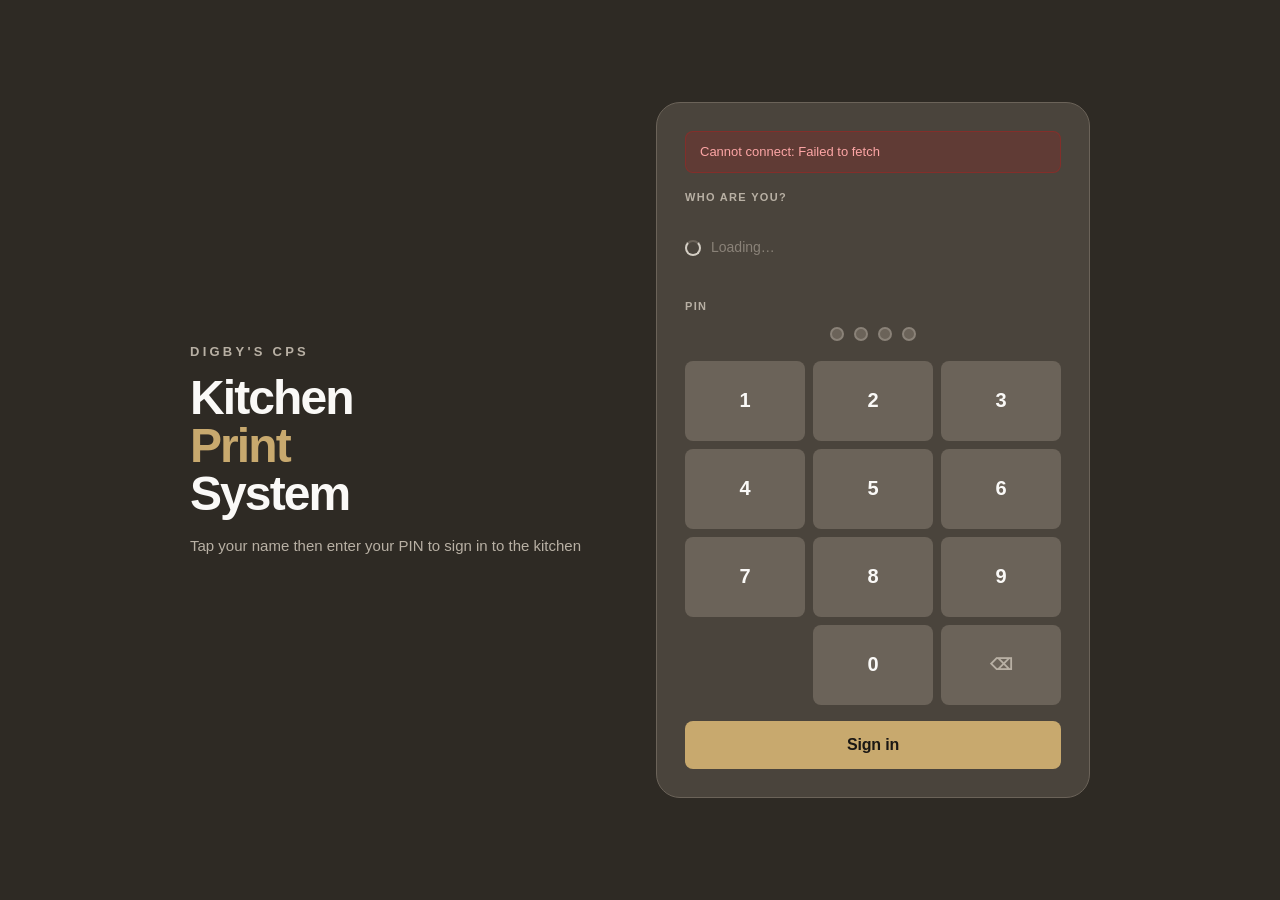
==== index.html @ 254bd501 "index.html" ====
<!DOCTYPE html>
<html lang="en">
<head>
<meta charset="UTF-8">
<meta name="viewport" content="width=device-width,initial-scale=1,viewport-fit=cover">
<meta name="apple-mobile-web-app-capable" content="yes">
<title>Digby's CPS</title>
<style>
/* ── RESET ───────────────────────────────────────────── */
*{box-sizing:border-box;margin:0;padding:0;-webkit-tap-highlight-color:transparent}
:root{
  /* Linen-stone palette */
  --stone-50:#faf9f7;
  --stone-100:#f2f0ec;
  --stone-200:#e8e4dd;
  --stone-300:#d4cec4;
  --stone-400:#b8b0a4;
  --stone-500:#8a8278;
  --stone-600:#6b6359;
  --stone-700:#4a443c;
  --stone-800:#2e2a24;
  --stone-900:#1a1714;

  --ink:var(--stone-900);
  --ink-2:var(--stone-700);
  --ink-3:var(--stone-500);
  --ink-4:var(--stone-400);
  --surface:var(--stone-50);
  --bg:var(--stone-100);
  --border:var(--stone-200);
  --border-2:var(--stone-300);

  --red:#b91c1c;
  --red-mid:#dc2626;
  --red-bg:#fef2f2;
  --red-border:#fecaca;
  --amber:#92400e;
  --amber-bg:#fffbeb;
  --amber-border:#fcd34d;
  --green:#14532d;
  --green-bg:#f0fdf4;
  --green-border:#86efac;
  --blue:#1e3a8a;
  --blue-bg:#eff6ff;
  --blue-border:#bfdbfe;

  --ff:-apple-system,'Helvetica Neue',sans-serif;
  --fmono:'SF Mono','Fira Code',monospace;
  --safe:env(safe-area-inset-bottom,0px);
  --nav-h:58px;

  --r-sm:8px;
  --r:12px;
  --r-lg:18px;
  --r-xl:24px;

  --shadow-sm:0 1px 2px rgba(0,0,0,.06);
  --shadow:0 2px 8px rgba(0,0,0,.08),0 1px 2px rgba(0,0,0,.04);
  --shadow-lg:0 8px 24px rgba(0,0,0,.10),0 2px 6px rgba(0,0,0,.06);
}

html{height:100%;overflow:hidden}
body{
  font-family:var(--ff);
  background:var(--bg);
  color:var(--ink);
  height:100%;overflow:hidden;
  font-size:15px;line-height:1.5;
  -webkit-font-smoothing:antialiased;
}

::-webkit-scrollbar{width:4px;height:4px}
::-webkit-scrollbar-thumb{background:var(--border-2);border-radius:2px}

/* ════════════════════════════════════════════════════
   SCREEN SYSTEM
════════════════════════════════════════════════════ */
.screen{
  position:fixed;inset:0;
  display:flex;flex-direction:column;
  background:var(--bg);
  opacity:0;pointer-events:none;
  transition:opacity .2s ease;
  overflow:hidden;
}
.screen.active{opacity:1;pointer-events:all}

/* ════════════════════════════════════════════════════
   LOGIN
════════════════════════════════════════════════════ */
#s-login{
  background:var(--stone-800);
  display:flex;align-items:center;justify-content:center;
  padding:24px;
}

.login-wrap{
  width:100%;max-width:900px;
  display:grid;grid-template-columns:1fr 1fr;
  gap:32px;align-items:center;
}

.login-brand{color:var(--stone-50)}
.login-logo{
  font-size:13px;font-weight:700;letter-spacing:.25em;text-transform:uppercase;
  color:var(--stone-400);margin-bottom:12px;
}
.login-title{
  font-size:48px;font-weight:800;letter-spacing:-.04em;line-height:1;
  color:var(--stone-50);margin-bottom:8px;
}
.login-title em{color:#c8a96e;font-style:normal}
.login-sub{font-size:15px;color:var(--stone-400);line-height:1.6}

.login-panel{
  background:var(--stone-700);
  border:1px solid var(--stone-600);
  border-radius:var(--r-xl);padding:28px;
}
.login-err{
  background:rgba(185,28,28,.2);border:1px solid rgba(185,28,28,.4);
  color:#fca5a5;border-radius:var(--r-sm);padding:10px 14px;
  font-size:13px;margin-bottom:16px;display:none;
}
.login-step-label{
  font-size:11px;font-weight:700;letter-spacing:.12em;text-transform:uppercase;
  color:var(--stone-400);margin-bottom:12px;
}

/* Staff grid */
.staff-grid-login{
  display:grid;grid-template-columns:repeat(auto-fill,minmax(120px,1fr));
  gap:8px;margin-bottom:20px;
}
.staff-card-login{
  background:var(--stone-600);border:2px solid var(--stone-600);
  border-radius:var(--r);padding:14px 10px;
  text-align:center;cursor:pointer;transition:all .15s;
}
.staff-card-login:hover{background:var(--stone-500);border-color:var(--stone-500)}
.staff-card-login.selected{background:transparent;border-color:#c8a96e}
.sc-avatar{
  width:44px;height:44px;border-radius:50%;
  display:flex;align-items:center;justify-content:center;
  font-size:15px;font-weight:800;margin:0 auto 8px;
}
.sc-name{font-size:13px;font-weight:600;color:var(--stone-50);line-height:1.2}

/* PIN keypad */
.pin-display{
  display:flex;gap:10px;justify-content:center;margin-bottom:20px;
}
.pin-dot{
  width:14px;height:14px;border-radius:50%;
  background:var(--stone-600);border:2px solid var(--stone-500);
  transition:all .15s;
}
.pin-dot.filled{background:#c8a96e;border-color:#c8a96e}

.keypad{
  display:grid;grid-template-columns:repeat(3,1fr);gap:8px;margin-bottom:16px;
}
.key{
  background:var(--stone-600);border:none;border-radius:var(--r-sm);
  padding:16px;font-family:var(--ff);font-size:20px;font-weight:600;
  color:var(--stone-50);cursor:pointer;transition:all .12s;
  aspect-ratio:1.5;display:flex;align-items:center;justify-content:center;
}
.key:active{background:var(--stone-500);transform:scale(.96)}
.key.del{font-size:16px;color:var(--stone-400)}
.key.empty{background:transparent;cursor:default}

.login-submit{
  width:100%;background:#c8a96e;color:var(--stone-900);
  border:none;border-radius:var(--r-sm);padding:15px;
  font-family:var(--ff);font-size:16px;font-weight:700;
  cursor:pointer;transition:all .15s;letter-spacing:-.01em;
}
.login-submit:hover{background:#d4b87a}
.login-submit:active{transform:scale(.98)}

/* Mobile login */
@media(max-width:680px){
  .login-wrap{grid-template-columns:1fr;gap:24px}
  .login-brand{text-align:center}
  .login-title{font-size:36px}
}

/* ════════════════════════════════════════════════════
   APP SHELL
════════════════════════════════════════════════════ */
#s-app{display:flex;flex-direction:row}

/* DESKTOP: sidebar + main */
.app-sidebar{
  width:260px;flex-shrink:0;
  background:var(--stone-800);
  display:flex;flex-direction:column;
  height:100vh;overflow-y:auto;
}
.app-main{
  flex:1;display:flex;flex-direction:column;
  overflow:hidden;height:100vh;
}

/* SIDEBAR */
.sidebar-brand{
  padding:28px 24px 20px;
  border-bottom:1px solid var(--stone-700);
}
.sb-logo{font-size:11px;font-weight:700;letter-spacing:.2em;text-transform:uppercase;color:var(--stone-500);margin-bottom:4px}
.sb-name{font-size:20px;font-weight:800;color:var(--stone-50);letter-spacing:-.02em}
.sb-name em{color:#c8a96e;font-style:normal}

.sidebar-user{
  padding:16px 20px;border-bottom:1px solid var(--stone-700);
  display:flex;align-items:center;gap:12px;cursor:pointer;
  transition:background .15s;
}
.sidebar-user:hover{background:var(--stone-700)}
.su-avatar{width:36px;height:36px;border-radius:50%;display:flex;align-items:center;justify-content:center;font-size:12px;font-weight:800;flex-shrink:0}
.su-name{font-size:14px;font-weight:600;color:var(--stone-200)}
.su-role{font-size:12px;color:var(--stone-500);margin-top:1px}

.sidebar-nav{padding:12px 0;flex:1}
.sn-section{
  font-size:10px;font-weight:700;letter-spacing:.15em;text-transform:uppercase;
  color:var(--stone-600);padding:14px 24px 6px;
}
.sn-item{
  display:flex;align-items:center;gap:12px;
  padding:11px 24px;cursor:pointer;color:var(--stone-400);
  font-size:14px;font-weight:500;transition:all .12s;
  border-left:3px solid transparent;
}
.sn-item:hover{background:var(--stone-700);color:var(--stone-200)}
.sn-item.on{background:rgba(200,169,110,.1);color:#c8a96e;border-left-color:#c8a96e;font-weight:600}
.sn-item svg{width:16px;height:16px;stroke:currentColor;fill:none;stroke-width:2;stroke-linecap:round;stroke-linejoin:round;flex-shrink:0;opacity:.8}

.sidebar-bottom{padding:16px 20px;border-top:1px solid var(--stone-700)}
.sb-signout{
  display:flex;align-items:center;gap:8px;color:var(--stone-500);
  font-size:13px;cursor:pointer;transition:color .15s;
}
.sb-signout:hover{color:var(--stone-300)}
.sb-signout svg{width:14px;height:14px;stroke:currentColor;fill:none;stroke-width:2;stroke-linecap:round;stroke-linejoin:round}

/* MOBILE: bottom nav */
.mobile-nav{
  display:none;
  background:var(--stone-800);border-top:1px solid var(--stone-700);
  flex-shrink:0;padding-bottom:var(--safe);
}
.mn-tabs{display:flex}
.mn-tab{
  flex:1;display:flex;flex-direction:column;align-items:center;
  gap:3px;padding:10px 4px;cursor:pointer;
  color:var(--stone-600);transition:color .15s;
  background:none;border:none;font-family:var(--ff);
  position:relative;
}
.mn-tab.on{color:#c8a96e}
.mn-tab.on::after{content:'';position:absolute;top:0;left:20%;right:20%;height:2px;background:#c8a96e;border-radius:0 0 2px 2px}
.mn-tab svg{width:20px;height:20px;stroke:currentColor;fill:none;stroke-width:1.8;stroke-linecap:round;stroke-linejoin:round}
.mn-tab-lbl{font-size:10px;font-weight:600;letter-spacing:.03em}

@media(max-width:768px){
  .app-sidebar{display:none}
  .mobile-nav{display:block}
  #s-app{flex-direction:column}
  .app-main{height:auto;flex:1}
}

/* ════════════════════════════════════════════════════
   MAIN CONTENT PANELS
════════════════════════════════════════════════════ */
.panel{display:none;flex:1;overflow:hidden;flex-direction:column}
.panel.on{display:flex}

/* TOP BAR */
.top-bar{
  flex-shrink:0;
  background:var(--surface);
  border-bottom:1px solid var(--border);
  padding:0 24px;height:64px;
  display:flex;align-items:center;gap:16px;
}
.top-bar-title{font-size:20px;font-weight:700;letter-spacing:-.02em;color:var(--ink);flex:1}
.top-bar-sub{font-size:13px;color:var(--ink-3);margin-top:2px}

/* ════════════════════════════════════════════════════
   WIZARD PANEL (Chef mode)
════════════════════════════════════════════════════ */
#panel-wizard{
  background:var(--bg);
}

.wizard-layout{
  flex:1;display:flex;overflow:hidden;
}

/* Progress sidebar */
.wizard-steps{
  width:220px;flex-shrink:0;
  background:var(--surface);
  border-right:1px solid var(--border);
  padding:24px 0;overflow-y:auto;
}
.ws-item{
  display:flex;align-items:flex-start;gap:14px;
  padding:14px 20px;cursor:pointer;
  transition:background .12s;
}
.ws-item:hover:not(.active){background:var(--bg)}
.ws-item.active{background:var(--stone-100)}
.ws-item.done .ws-num{background:var(--green);border-color:var(--green);color:#fff}
.ws-item.active .ws-num{background:var(--ink);border-color:var(--ink);color:#fff}
.ws-num{
  width:26px;height:26px;border-radius:50%;flex-shrink:0;
  border:2px solid var(--border-2);
  display:flex;align-items:center;justify-content:center;
  font-size:12px;font-weight:700;color:var(--ink-4);
  transition:all .15s;
}
.ws-body{flex:1;min-width:0}
.ws-label{font-size:12px;font-weight:700;color:var(--ink-3);text-transform:uppercase;letter-spacing:.06em}
.ws-item.active .ws-label{color:var(--ink)}
.ws-value{font-size:13px;color:var(--ink-2);margin-top:3px;white-space:nowrap;overflow:hidden;text-overflow:ellipsis;font-weight:500}
.ws-item.active .ws-value{color:var(--ink-3)}

/* Step content area */
.wizard-content{
  flex:1;overflow-y:auto;-webkit-overflow-scrolling:touch;
  padding:24px;
}

.step{display:none}
.step.on{display:block}

.step-title{
  font-size:24px;font-weight:800;letter-spacing:-.03em;color:var(--ink);
  margin-bottom:6px;
}
.step-hint{font-size:14px;color:var(--ink-3);margin-bottom:24px}

/* ── STEP 1: PRODUCT ── */
.filter-row{display:flex;flex-wrap:wrap;gap:8px;margin-bottom:16px}
.filter-chip{
  padding:7px 14px;border-radius:20px;
  font-size:13px;font-weight:600;
  background:var(--surface);border:1.5px solid var(--border-2);
  color:var(--ink-3);cursor:pointer;transition:all .12s;
  white-space:nowrap;
}
.filter-chip:hover{border-color:var(--stone-400);color:var(--ink-2)}
.filter-chip.on{background:var(--ink);border-color:var(--ink);color:#fff}

.search-bar{
  display:flex;align-items:center;gap:12px;
  background:var(--surface);border:2px solid var(--border-2);
  border-radius:var(--r);padding:0 16px;margin-bottom:16px;
  transition:border-color .15s;
}
.search-bar:focus-within{border-color:var(--stone-500)}
.search-bar svg{width:18px;height:18px;stroke:var(--ink-4);fill:none;stroke-width:2;stroke-linecap:round;stroke-linejoin:round;flex-shrink:0}
.search-input{
  flex:1;border:none;background:none;padding:14px 0;
  font-family:var(--ff);font-size:16px;color:var(--ink);outline:none;
}
.search-input::placeholder{color:var(--ink-4)}
.search-x{background:none;border:none;color:var(--ink-4);font-size:20px;cursor:pointer;padding:2px;line-height:1;display:none}

.product-grid{
  display:grid;
  grid-template-columns:repeat(auto-fill,minmax(200px,1fr));
  gap:10px;
}
.product-card{
  background:var(--surface);border:1.5px solid var(--border);
  border-radius:var(--r);padding:16px;cursor:pointer;
  transition:all .12s;
}
.product-card:hover{border-color:var(--stone-400);box-shadow:var(--shadow)}
.product-card:active{transform:scale(.98)}
.pc-name{font-size:15px;font-weight:700;color:var(--ink);margin-bottom:4px;line-height:1.3}
.pc-cat{font-size:12px;color:var(--ink-4);font-weight:500;text-transform:uppercase;letter-spacing:.06em;margin-bottom:6px}
.pc-tags{display:flex;gap:4px;flex-wrap:wrap}
.pc-tag{
  font-size:10px;font-weight:600;padding:2px 7px;border-radius:4px;
  background:var(--bg);color:var(--ink-3);
}
.pc-tag.al{background:var(--red-bg);color:var(--red)}
.pc-tag.mt{background:var(--amber-bg);color:var(--amber)}

/* ── STEP 2: JOB CODE ── */
.job-grid{
  display:grid;
  grid-template-columns:repeat(auto-fill,minmax(180px,1fr));
  gap:10px;margin-bottom:16px;
}
.job-card{
  background:var(--surface);border:1.5px solid var(--border);
  border-radius:var(--r);padding:16px;cursor:pointer;
  transition:all .12s;
}
.job-card:hover{border-color:var(--stone-400);box-shadow:var(--shadow)}
.job-card:active{transform:scale(.98)}
.job-card.selected{border-color:var(--ink);background:var(--ink)}
.jc-code{font-size:16px;font-weight:700;color:var(--ink);font-family:var(--fmono);letter-spacing:.04em;margin-bottom:4px}
.jc-desc{font-size:12px;color:var(--ink-3)}
.job-card.selected .jc-code{color:#fff}
.job-card.selected .jc-desc{color:rgba(255,255,255,.6)}
.skip-btn{
  display:inline-flex;align-items:center;gap:6px;
  padding:10px 16px;border-radius:var(--r-sm);
  font-size:13px;font-weight:600;color:var(--ink-3);
  background:transparent;border:1.5px solid var(--border-2);
  cursor:pointer;transition:all .12s;margin-top:8px;font-family:var(--ff);
}
.skip-btn:hover{color:var(--ink-2);border-color:var(--stone-400)}

/* ── STEP 3: SECTION ── */
.section-grid{
  display:grid;
  grid-template-columns:repeat(auto-fill,minmax(160px,1fr));
  gap:10px;
}
.section-card{
  background:var(--surface);border:1.5px solid var(--border);
  border-radius:var(--r);padding:20px 16px;cursor:pointer;
  transition:all .12s;text-align:center;
}
.section-card:hover{border-color:var(--stone-400);box-shadow:var(--shadow)}
.section-card:active{transform:scale(.98)}
.section-card.selected{border-color:var(--ink);background:var(--ink)}
.sc-icon{font-size:28px;margin-bottom:8px}
.sc-name{font-size:14px;font-weight:700;color:var(--ink)}
.section-card.selected .sc-name{color:#fff}

/* ── STEP 4: ALLERGENS ── */
.allergen-wrap{display:flex;flex-wrap:wrap;gap:8px;margin-bottom:24px}
.achip{
  padding:10px 16px;border-radius:var(--r-sm);
  font-size:14px;font-weight:500;
  border:1.5px solid var(--border-2);
  color:var(--ink-3);background:var(--surface);
  cursor:pointer;transition:all .12s;user-select:none;
}
.achip:active{transform:scale(.96)}
.achip.contains{background:var(--red-bg);border-color:var(--red-border);color:var(--red);font-weight:700}
.achip.may{background:var(--blue-bg);border-color:var(--blue-border);color:var(--blue);font-weight:700}
.achip.na-chip{background:var(--green-bg);border-color:var(--green-border);color:var(--green);font-weight:700}
.achip.locked{opacity:.25;pointer-events:none}
.allergen-legend{display:flex;gap:16px;margin-bottom:16px;flex-wrap:wrap}
.al-leg{display:flex;align-items:center;gap:6px;font-size:13px;color:var(--ink-3)}
.al-leg-dot{width:8px;height:8px;border-radius:50%}

/* ── STEP 5: REVIEW ── */
.review-grid{display:grid;grid-template-columns:1fr 1fr;gap:16px;margin-bottom:16px}
.review-field{display:flex;flex-direction:column;gap:6px}
.rf-label{font-size:11px;font-weight:700;letter-spacing:.1em;text-transform:uppercase;color:var(--ink-4)}
.rf-input{
  background:var(--surface);border:1.5px solid var(--border-2);
  border-radius:var(--r-sm);padding:11px 14px;
  font-family:var(--ff);font-size:15px;font-weight:500;
  color:var(--ink);outline:none;transition:border-color .15s;
  -webkit-appearance:none;
}
.rf-input:focus{border-color:var(--stone-500)}
.rf-input.danger{color:var(--red);font-weight:700}
.review-full{grid-column:1/-1}
.notes-input{
  width:100%;background:var(--surface);border:1.5px solid var(--border-2);
  border-radius:var(--r-sm);padding:12px 14px;
  font-family:var(--ff);font-size:15px;color:var(--ink);
  outline:none;resize:none;min-height:72px;line-height:1.5;
  transition:border-color .15s;
}
.notes-input:focus{border-color:var(--stone-500)}
.notes-input::placeholder{color:var(--ink-4)}

/* Allergen summary in review */
.al-summary{
  padding:14px 16px;border-radius:var(--r-sm);margin-bottom:16px;
}
.al-summary.has-al{background:var(--red-bg);border:1.5px solid var(--red-border)}
.al-summary.no-al{background:var(--green-bg);border:1.5px solid var(--green-border)}
.al-summary.clear{background:var(--bg);border:1.5px solid var(--border)}
.al-sum-title{font-size:11px;font-weight:700;letter-spacing:.1em;text-transform:uppercase;margin-bottom:4px}
.al-summary.has-al .al-sum-title{color:var(--red)}
.al-summary.no-al .al-sum-title{color:var(--green)}
.al-summary.clear .al-sum-title{color:var(--ink-4)}
.al-sum-text{font-size:14px;font-weight:500}
.al-summary.has-al .al-sum-text{color:var(--red)}
.al-summary.no-al .al-sum-text{color:var(--green)}
.al-summary.clear .al-sum-text{color:var(--ink-3)}

/* QTY */
.qty-row{display:flex;align-items:center;gap:16px;margin-bottom:20px}
.qty-label{font-size:14px;font-weight:600;color:var(--ink-2)}
.qty-ctrl{display:flex;align-items:center;border:1.5px solid var(--border-2);border-radius:var(--r-sm);overflow:hidden}
.qty-b{
  width:44px;height:44px;border:none;background:var(--bg);
  font-size:22px;cursor:pointer;color:var(--ink-2);
  display:flex;align-items:center;justify-content:center;
  transition:background .1s;font-family:var(--ff);
}
.qty-b:active{background:var(--border-2)}
.qty-n{
  width:52px;height:44px;text-align:center;border:none;
  background:var(--surface);font-size:18px;font-weight:700;
  font-family:var(--fmono);color:var(--ink);outline:none;
}

/* Print button */
.print-btn{
  width:100%;height:56px;background:var(--stone-900);color:#fff;
  border:none;border-radius:var(--r);
  font-family:var(--ff);font-size:17px;font-weight:700;
  cursor:pointer;transition:all .15s;
  display:flex;align-items:center;justify-content:center;gap:10px;
  letter-spacing:-.01em;
}
.print-btn:hover{background:var(--stone-700)}
.print-btn:active:not(:disabled){transform:scale(.99)}
.print-btn:disabled{opacity:.5;cursor:not-allowed;transform:none}
.status-opt{
  padding:10px 18px;border-radius:var(--r-sm);font-size:14px;font-weight:600;
  border:1.5px solid var(--border-2);color:var(--ink-3);background:var(--surface);
  cursor:pointer;transition:all .12s;user-select:none;
}
.status-opt:hover{border-color:var(--stone-400);color:var(--ink-2)}
.status-opt.on{background:var(--stone-800);border-color:var(--stone-800);color:#fff}
.print-btn svg{width:20px;height:20px;stroke:#fff;fill:none;stroke-width:2;stroke-linecap:round;stroke-linejoin:round}

/* Nav between steps */
.step-nav{
  display:flex;gap:10px;margin-top:24px;padding-top:20px;
  border-top:1px solid var(--border);
}
.btn-back{
  padding:11px 20px;border-radius:var(--r-sm);
  font-size:14px;font-weight:600;cursor:pointer;
  background:transparent;border:1.5px solid var(--border-2);
  color:var(--ink-2);font-family:var(--ff);transition:all .12s;
}
.btn-back:hover{background:var(--surface);border-color:var(--stone-400)}
.btn-next{
  padding:11px 24px;border-radius:var(--r-sm);
  font-size:14px;font-weight:700;cursor:pointer;
  background:var(--stone-800);border:none;
  color:#fff;font-family:var(--ff);transition:all .12s;
}
.btn-next:hover{background:var(--stone-700)}

/* ════════════════════════════════════════════════════
   QUEUE PANEL
════════════════════════════════════════════════════ */
.panel-scroll{flex:1;overflow-y:auto;padding:24px}

.queue-empty{
  display:flex;flex-direction:column;align-items:center;
  justify-content:center;height:50vh;color:var(--ink-4);text-align:center;
}
.queue-empty svg{width:52px;height:52px;stroke:var(--border-2);fill:none;stroke-width:1.5;stroke-linecap:round;stroke-linejoin:round;margin-bottom:16px}
.queue-empty h2{font-size:18px;color:var(--ink-3);font-weight:600;margin-bottom:6px}
.queue-empty p{font-size:14px}

.qcard{
  background:var(--surface);border:1.5px solid var(--border);
  border-radius:var(--r);padding:18px;margin-bottom:12px;
  box-shadow:var(--shadow-sm);
}
.qcard-top{display:flex;align-items:flex-start;gap:12px;margin-bottom:10px}
.qcard-name{font-size:17px;font-weight:700;color:var(--ink);flex:1;line-height:1.2}
.qbadge{
  flex-shrink:0;font-size:11px;font-weight:700;padding:4px 10px;
  border-radius:20px;letter-spacing:.04em;text-transform:uppercase;
}
.qb-p{background:var(--amber-bg);color:var(--amber);border:1px solid var(--amber-border)}
.qb-ok{background:var(--green-bg);color:var(--green);border:1px solid var(--green-border)}
.qb-fail{background:var(--red-bg);color:var(--red);border:1px solid var(--red-border)}
.qcard-meta{display:flex;flex-wrap:wrap;gap:5px 14px;font-size:13px;color:var(--ink-3);margin-bottom:12px}
.qcard-actions{display:flex;gap:8px;justify-content:flex-end}

/* ════════════════════════════════════════════════════
   HISTORY PANEL
════════════════════════════════════════════════════ */
.hist-filters{
  padding:0 24px 16px;display:flex;gap:8px;flex-wrap:wrap;
}
.hist-scroll{flex:1;overflow-y:auto}
.hist-day{
  font-size:11px;font-weight:700;letter-spacing:.1em;text-transform:uppercase;
  color:var(--ink-4);padding:14px 24px 6px;background:var(--bg);
  position:sticky;top:0;z-index:1;
}
.hist-item{
  background:var(--surface);border-bottom:1px solid var(--border);
  padding:14px 24px;display:flex;gap:14px;align-items:flex-start;
  cursor:pointer;transition:background .08s;
}
.hist-item:hover{background:var(--stone-100)}
.hist-body{flex:1;min-width:0}
.hist-product{font-size:15px;font-weight:700;color:var(--ink)}
.hist-sub{font-size:13px;color:var(--ink-3);margin-top:2px;overflow:hidden;text-overflow:ellipsis;white-space:nowrap}
.hist-note{font-size:12px;color:var(--amber);margin-top:3px;font-style:italic}
.hist-right{flex-shrink:0;text-align:right}
.hist-qty{font-size:24px;font-weight:800;color:var(--ink);line-height:1}
.hist-ql{font-size:10px;color:var(--ink-4);text-transform:uppercase;letter-spacing:.06em}
.hist-time{font-size:11px;font-family:var(--fmono);color:var(--ink-4);margin-top:4px}

/* ════════════════════════════════════════════════════
   MANAGER PANEL
════════════════════════════════════════════════════ */
.manager-scroll{flex:1;overflow-y:auto}
.mgr-section{
  font-size:11px;font-weight:700;letter-spacing:.12em;text-transform:uppercase;
  color:var(--ink-4);padding:20px 24px 8px;
}
.mgr-item{
  background:var(--surface);border-bottom:1px solid var(--border);
  display:flex;align-items:center;padding:16px 24px;gap:14px;
  cursor:pointer;transition:background .08s;
}
.mgr-item:first-of-type{border-top:1px solid var(--border)}
.mgr-item:hover{background:var(--stone-100)}
.mgr-icon{
  width:42px;height:42px;border-radius:var(--r-sm);
  display:flex;align-items:center;justify-content:center;flex-shrink:0;
}
.mgr-icon svg{width:20px;height:20px;stroke:currentColor;fill:none;stroke-width:1.8;stroke-linecap:round;stroke-linejoin:round}
.mgr-body{flex:1}
.mgr-title{font-size:15px;font-weight:600;color:var(--ink)}
.mgr-sub{font-size:13px;color:var(--ink-3);margin-top:2px}
.mgr-arrow svg{width:16px;height:16px;stroke:var(--ink-4);fill:none;stroke-width:2;stroke-linecap:round;stroke-linejoin:round}

/* ════════════════════════════════════════════════════
   DETAIL SCREENS (sub-panels)
════════════════════════════════════════════════════ */
.detail-screen{
  position:absolute;inset:0;
  background:var(--bg);
  display:flex;flex-direction:column;
  opacity:0;pointer-events:none;
  transition:opacity .2s;
  z-index:10;
}
.detail-screen.open{opacity:1;pointer-events:all}

.ds-top{
  flex-shrink:0;background:var(--surface);
  border-bottom:1px solid var(--border);
  height:64px;display:flex;align-items:center;padding:0 24px;gap:14px;
}
.ds-back{
  width:36px;height:36px;border-radius:50%;
  background:var(--bg);border:1.5px solid var(--border-2);
  display:flex;align-items:center;justify-content:center;
  cursor:pointer;color:var(--ink-2);flex-shrink:0;
  transition:all .12s;
}
.ds-back:hover{background:var(--border)}
.ds-back svg{width:18px;height:18px;stroke:currentColor;fill:none;stroke-width:2;stroke-linecap:round;stroke-linejoin:round}
.ds-title{font-size:18px;font-weight:700;color:var(--ink);flex:1}
.ds-scroll{flex:1;overflow-y:auto;padding:20px 24px}

/* Form rows */
.form-section{
  background:var(--surface);border:1.5px solid var(--border);
  border-radius:var(--r);overflow:hidden;margin-bottom:16px;
  box-shadow:var(--shadow-sm);
}
.form-section-title{
  padding:12px 16px;border-bottom:1px solid var(--border);
  font-size:11px;font-weight:700;letter-spacing:.1em;text-transform:uppercase;color:var(--ink-3);
}
.form-row{
  display:flex;align-items:center;padding:13px 16px;
  border-bottom:1px solid var(--border);gap:10px;
}
.form-row:last-child{border-bottom:none}
.fr-label{font-size:14px;font-weight:500;color:var(--ink-3);width:110px;flex-shrink:0}
.fr-input,.fr-select{
  flex:1;border:none;background:none;
  font-family:var(--ff);font-size:15px;font-weight:500;
  color:var(--ink);outline:none;-webkit-appearance:none;
}

/* Status dots */
.status-row{
  display:flex;align-items:center;gap:14px;
  background:var(--surface);border:1.5px solid var(--border);
  border-radius:var(--r);padding:14px 16px;margin-bottom:10px;
  box-shadow:var(--shadow-sm);
}
.s-dot{width:10px;height:10px;border-radius:50%;flex-shrink:0}
.s-dot.on{background:var(--green)}
.s-dot.off{background:var(--red)}
.s-dot.unk{background:var(--stone-400)}
.s-text strong{display:block;font-size:14px;font-weight:600;color:var(--ink)}
.s-text small{font-size:12px;color:var(--ink-3)}

/* Staff grid */
.staff-grid{display:grid;grid-template-columns:repeat(auto-fill,minmax(160px,1fr));gap:10px;margin-bottom:20px}
.s-card{
  background:var(--surface);border:1.5px solid var(--border);
  border-radius:var(--r);padding:14px;display:flex;align-items:center;gap:10px;
}
.s-av{width:38px;height:38px;border-radius:50%;display:flex;align-items:center;justify-content:center;font-size:12px;font-weight:800;flex-shrink:0}
.s-name{font-size:14px;font-weight:600;color:var(--ink)}
.s-role{font-size:12px;color:var(--ink-4);margin-top:1px}

/* JC builder */
.jcb{
  background:var(--surface);border:1.5px solid var(--border);
  border-radius:var(--r);padding:20px;margin-bottom:16px;
}
.jcb-row{display:grid;grid-template-columns:1fr 1fr;gap:12px;margin-bottom:12px}
.jcb-field{display:flex;flex-direction:column;gap:5px}
.jcb-label{font-size:11px;font-weight:700;letter-spacing:.08em;text-transform:uppercase;color:var(--ink-4)}
.jcb-input{
  background:var(--bg);border:1.5px solid var(--border-2);border-radius:var(--r-sm);
  padding:10px 12px;font-family:var(--ff);font-size:14px;font-weight:500;
  color:var(--ink);outline:none;transition:border-color .15s;
}
.jcb-input:focus{border-color:var(--stone-500)}
.jc-preview-box{
  background:var(--bg);border:2px solid var(--border-2);border-radius:var(--r-sm);
  padding:14px 16px;font-family:var(--fmono);font-size:24px;font-weight:700;
  color:var(--ink);letter-spacing:.06em;margin-bottom:16px;
}

/* Chips in admin */
.chip-wrap{display:flex;flex-wrap:wrap;gap:7px;padding:14px 16px}
.a-chip-admin{
  padding:8px 14px;border-radius:var(--r-sm);
  font-size:14px;font-weight:500;border:1.5px solid var(--border-2);
  color:var(--ink-3);background:var(--bg);cursor:pointer;transition:all .12s;
}
.a-chip-admin:active{transform:scale(.96)}
.a-chip-admin.contains{background:var(--red-bg);border-color:var(--red-border);color:var(--red);font-weight:700}
.a-chip-admin.may{background:var(--blue-bg);border-color:var(--blue-border);color:var(--blue);font-weight:700}

/* Menu type chips */
.mt-chip{
  display:inline-flex;align-items:center;gap:6px;
  padding:7px 12px;border-radius:20px;
  background:var(--amber-bg);border:1px solid var(--amber-border);
  color:var(--amber);font-size:13px;font-weight:600;margin:3px;
}
.mt-remove{background:none;border:none;cursor:pointer;color:var(--amber);font-size:16px;line-height:1;opacity:.6}
.mt-remove:hover{opacity:1}

/* Custom label */
.cl-row{
  display:flex;align-items:center;gap:10px;
  background:var(--surface);border:1.5px solid var(--border);
  border-radius:var(--r-sm);padding:12px 14px;margin-bottom:8px;
}
.cl-inp{flex:1;border:none;background:none;font-family:var(--ff);font-size:15px;color:var(--ink);outline:none}
.cl-inp::placeholder{color:var(--ink-4)}
.cl-slider{width:72px;accent-color:var(--stone-700);flex-shrink:0}
.cl-sz{font-size:11px;font-family:var(--fmono);color:var(--ink-4);width:30px;text-align:right}

/* Backup rows */
.backup-row{
  background:var(--surface);border-bottom:1px solid var(--border);
  padding:16px 24px;display:flex;align-items:center;gap:14px;
}
.backup-row:first-of-type{border-top:1px solid var(--border)}
.br-body{flex:1}
.br-title{font-size:15px;font-weight:600;color:var(--ink)}
.br-sub{font-size:13px;color:var(--ink-3);margin-top:2px}

/* Audit */
.audit-row{padding:14px 24px;border-bottom:1px solid var(--border);background:var(--surface)}
.ar-who{font-size:14px;font-weight:700;color:var(--ink)}
.ar-what{font-size:13px;color:var(--ink-2);margin-top:2px}
.ar-when{font-size:11px;font-family:var(--fmono);color:var(--ink-4);margin-top:3px}

/* ════════════════════════════════════════════════════
   UNIVERSAL COMPONENTS
════════════════════════════════════════════════════ */
.btn{
  display:inline-flex;align-items:center;gap:7px;
  padding:10px 18px;border-radius:var(--r-sm);
  font-size:14px;font-weight:700;cursor:pointer;border:none;
  transition:all .12s;font-family:var(--ff);white-space:nowrap;
}
.btn:active{transform:scale(.97)}
.btn-dark{background:var(--stone-800);color:#fff}
.btn-dark:hover{background:var(--stone-700)}
.btn-outline{background:var(--surface);color:var(--ink);border:1.5px solid var(--border-2)}
.btn-outline:hover{border-color:var(--stone-400);background:var(--bg)}
.btn-red{background:var(--red-bg);color:var(--red);border:1.5px solid var(--red-border)}
.btn-red:hover{background:var(--red);color:#fff}
.btn-green{background:var(--green-bg);color:var(--green);border:1.5px solid var(--green-border)}
.btn-sm{padding:7px 14px;font-size:13px;border-radius:var(--r-sm)}
.btn-xs{padding:5px 10px;font-size:12px;border-radius:6px}
.btn svg{width:14px;height:14px;stroke:currentColor;fill:none;stroke-width:2;stroke-linecap:round;stroke-linejoin:round}
.btn-row{display:flex;gap:8px;flex-wrap:wrap;margin-top:14px}

.sec-label{
  font-size:11px;font-weight:700;letter-spacing:.12em;text-transform:uppercase;
  color:var(--ink-4);margin-bottom:10px;display:block;
}
.helper{font-size:13px;color:var(--ink-4);line-height:1.6;margin-bottom:16px}
.divider{height:1px;background:var(--border);margin:20px 0}

.loading{display:flex;align-items:center;gap:10px;padding:20px 0;color:var(--ink-3);font-size:14px}
.spin{width:16px;height:16px;border:2px solid var(--border-2);border-top-color:var(--stone-600);border-radius:50%;animation:spin .6s linear infinite;flex-shrink:0}
@keyframes spin{to{transform:rotate(360deg)}}

.toast{
  position:fixed;bottom:24px;left:50%;
  transform:translateX(-50%) translateY(10px);
  background:var(--stone-800);color:#fff;
  padding:11px 22px;border-radius:22px;
  font-size:14px;font-weight:600;
  opacity:0;transition:all .22s;z-index:9999;
  pointer-events:none;white-space:nowrap;
  box-shadow:var(--shadow-lg);
}
.toast.show{opacity:1;transform:translateX(-50%) translateY(0)}
.toast.ok{background:var(--green)}
.toast.err{background:var(--red)}

/* ── PLATE LABELS ──────────────────────────────── */
.plate-layout{display:grid;grid-template-columns:1fr 1fr;gap:0;flex:1;overflow:hidden;min-height:0}
@media(max-width:768px){.plate-layout{grid-template-columns:1fr;overflow-y:auto}}
.plate-left{overflow-y:auto;-webkit-overflow-scrolling:touch;padding:24px;display:flex;flex-direction:column;gap:16px;min-height:0}
.plate-right{background:var(--stone-800);padding:24px;overflow-y:auto;-webkit-overflow-scrolling:touch;display:flex;flex-direction:column;gap:16px;min-height:0;border-left:1px solid var(--stone-700)}
.plate-section{background:var(--surface);border:1.5px solid var(--border);border-radius:var(--r);overflow:hidden;box-shadow:var(--shadow-sm)}
.plate-section-title{padding:11px 16px;border-bottom:1px solid var(--border);font-size:11px;font-weight:700;letter-spacing:.1em;text-transform:uppercase;color:var(--ink-3)}
.plate-field-row{display:flex;align-items:center;padding:12px 16px;border-bottom:1px solid var(--border);gap:10px}
.plate-field-row:last-child{border-bottom:none}
.pfl{font-size:14px;font-weight:500;color:var(--ink-3);width:100px;flex-shrink:0}
.pf-inp{flex:1;border:none;background:none;font-family:var(--ff);font-size:15px;font-weight:500;color:var(--ink);outline:none}
.pf-inp::placeholder{color:var(--ink-4)}
.pf-sel{flex:1;border:none;background:none;font-family:var(--ff);font-size:15px;font-weight:500;color:var(--ink);outline:none;-webkit-appearance:none}

/* Urgency toggle */
.urgency-opts{display:flex;gap:8px;padding:12px 16px;flex-wrap:wrap}
.urg-opt{
  padding:8px 16px;border-radius:var(--r-sm);font-size:13px;font-weight:700;
  cursor:pointer;border:1.5px solid var(--border-2);color:var(--ink-3);
  background:var(--surface);transition:all .12s;user-select:none;
}
.urg-opt.on.allergy{background:var(--red);border-color:var(--red);color:#fff}
.urg-opt.on.intolerance{background:#d97706;border-color:#d97706;color:#fff}
.urg-opt.on.dislike{background:var(--stone-500);border-color:var(--stone-500);color:#fff}

/* Dietary quick chips */
.diet-chips{display:flex;flex-wrap:wrap;gap:7px;padding:12px 16px}
.diet-chip{
  padding:8px 14px;border-radius:var(--r-sm);font-size:13px;font-weight:600;
  border:1.5px solid var(--border-2);color:var(--ink-3);background:var(--surface);
  cursor:pointer;transition:all .12s;user-select:none;
}
.diet-chip.on{background:var(--stone-800);border-color:var(--stone-800);color:#fff}
.diet-chip.on.al{background:var(--red);border-color:var(--red);color:#fff}

/* Guest queue on right */
.guest-queue-title{font-size:12px;font-weight:700;letter-spacing:.1em;text-transform:uppercase;color:var(--stone-400);margin-bottom:12px}
.guest-card{
  background:rgba(255,255,255,.06);border:1px solid rgba(255,255,255,.1);
  border-radius:var(--r);padding:14px;margin-bottom:10px;
}
.gc-top{display:flex;align-items:flex-start;gap:10px;margin-bottom:8px}
.gc-name{font-size:16px;font-weight:700;color:#fff;flex:1}
.gc-urgency{
  font-size:10px;font-weight:800;padding:3px 9px;border-radius:20px;
  text-transform:uppercase;letter-spacing:.08em;flex-shrink:0;
}
.gc-allergy{background:var(--red);color:#fff}
.gc-intolerance{background:#d97706;color:#fff}
.gc-dislike{background:var(--stone-500);color:#fff}
.gc-dietary{font-size:14px;font-weight:700;color:#fff;margin-bottom:4px}
.gc-table{font-size:13px;color:rgba(255,255,255,.5);font-family:var(--fmono)}
.gc-dish{font-size:12px;color:rgba(255,255,255,.4);margin-top:4px;font-style:italic}
.gc-actions{display:flex;gap:6px;margin-top:10px;justify-content:flex-end}
.queue-empty-plate{
  text-align:center;padding:40px 20px;color:var(--stone-600);
}
.queue-empty-plate svg{width:40px;height:40px;stroke:var(--stone-700);fill:none;stroke-width:1.5;stroke-linecap:round;stroke-linejoin:round;margin-bottom:12px}
.queue-empty-plate p{font-size:14px}

/* Plate label preview mock */
.plate-preview-mock{
  background:#fff;border-radius:6px;overflow:hidden;
  box-shadow:0 2px 12px rgba(0,0,0,.3);
  margin-bottom:16px;
}
.pm-urgency-bar{padding:10px 14px;text-align:center;font-size:14px;font-weight:800;letter-spacing:.12em;text-transform:uppercase}
.pm-allergy-bar{background:var(--red);color:#fff}
.pm-intolerance-bar{background:#d97706;color:#fff}
.pm-dislike-bar{background:var(--stone-500);color:#fff}
.pm-name{font-size:22px;font-weight:800;color:var(--ink);padding:12px 14px 4px;letter-spacing:-.02em}
.pm-dietary{font-size:18px;font-weight:700;padding:0 14px 4px;color:var(--ink)}
.pm-table{font-size:16px;font-weight:700;padding:0 14px 10px;color:var(--ink-2);font-family:var(--fmono)}
.pm-rule{height:1px;background:var(--rule);margin:0 14px}
.pm-dish{font-size:12px;color:var(--ink-3);padding:8px 14px;line-height:1.5;font-style:italic}
.pm-footer{padding:5px 14px;background:var(--bg);font-size:9px;color:var(--ink-4);font-family:var(--fmono)}

@media(max-width:768px){
  .wizard-steps{display:none}
  .review-grid{grid-template-columns:1fr}
  .product-grid{grid-template-columns:1fr 1fr}
  .job-grid{grid-template-columns:1fr 1fr}
  .section-grid{grid-template-columns:1fr 1fr 1fr}
  .wizard-content{padding:16px}
  .panel-scroll{padding:16px}
  .ds-scroll{padding:16px}
  .toast{bottom:calc(var(--safe) + 70px)}
}
</style>
</head>
<body>

<!-- ═══════════ LOGIN ═══════════ -->
<div class="screen active" id="s-login">
  <div class="login-wrap">
    <div class="login-brand">
      <div class="login-logo">Digby's CPS</div>
      <div class="login-title">Kitchen<br><em>Print</em><br>System</div>
      <div class="login-sub" style="margin-top:16px">Tap your name then enter your PIN to sign in to the kitchen</div>
    </div>
    <div class="login-panel">
      <div id="login-err" class="login-err"></div>

      <div class="login-step-label">Who are you?</div>
      <div class="staff-grid-login" id="login-staff-grid">
        <div class="loading"><div class="spin"></div>Loading…</div>
      </div>

      <div class="login-step-label">PIN</div>
      <div class="pin-display" id="pin-display">
        <div class="pin-dot" id="pd-0"></div>
        <div class="pin-dot" id="pd-1"></div>
        <div class="pin-dot" id="pd-2"></div>
        <div class="pin-dot" id="pd-3"></div>
      </div>
      <div class="keypad" id="keypad">
        <button class="key" onclick="kp('1')">1</button>
        <button class="key" onclick="kp('2')">2</button>
        <button class="key" onclick="kp('3')">3</button>
        <button class="key" onclick="kp('4')">4</button>
        <button class="key" onclick="kp('5')">5</button>
        <button class="key" onclick="kp('6')">6</button>
        <button class="key" onclick="kp('7')">7</button>
        <button class="key" onclick="kp('8')">8</button>
        <button class="key" onclick="kp('9')">9</button>
        <button class="key empty"></button>
        <button class="key" onclick="kp('0')">0</button>
        <button class="key del" onclick="kpDel()">⌫</button>
      </div>
      <button class="login-submit" onclick="doLogin()">Sign in</button>
    </div>
  </div>
</div>

<!-- ═══════════ APP ═══════════ -->
<div class="screen" id="s-app">

  <!-- SIDEBAR (desktop) -->
  <div class="app-sidebar">
    <div class="sidebar-brand">
      <div class="sb-logo">Digby's CPS</div>
      <div class="sb-name">Kitchen <em>Print</em></div>
    </div>
    <div class="sidebar-user" onclick="doLogout()">
      <div class="su-avatar" id="sb-avatar"></div>
      <div>
        <div class="su-name" id="sb-name"></div>
        <div class="su-role">Tap to sign out</div>
      </div>
    </div>
    <nav class="sidebar-nav">
      <div class="sn-section">Kitchen</div>
      <div class="sn-item on" id="sn-wizard" onclick="switchPanel('wizard')">
        <svg viewBox="0 0 24 24"><polyline points="6 9 6 2 18 2 18 9"/><path d="M6 18H4a2 2 0 0 1-2-2v-5a2 2 0 0 1 2-2h16a2 2 0 0 1 2 2v5a2 2 0 0 1-2 2h-2"/><rect x="6" y="14" width="12" height="8"/></svg>
        Print Label
      </div>
      <div class="sn-item" id="sn-queue" onclick="switchPanel('queue')">
        <svg viewBox="0 0 24 24"><line x1="8" y1="6" x2="21" y2="6"/><line x1="8" y1="12" x2="21" y2="12"/><line x1="8" y1="18" x2="21" y2="18"/><line x1="3" y1="6" x2="3.01" y2="6"/><line x1="3" y1="12" x2="3.01" y2="12"/><line x1="3" y1="18" x2="3.01" y2="18"/></svg>
        Print Queue
      </div>
      <div class="sn-item" id="sn-history" onclick="switchPanel('history')">
        <svg viewBox="0 0 24 24"><circle cx="12" cy="12" r="10"/><polyline points="12 6 12 12 16 14"/></svg>
        History
      </div>
      <div class="sn-section">Management</div>
      <div class="sn-item" id="sn-plate" onclick="switchPanel('plate')">
        <svg viewBox="0 0 24 24"><circle cx="12" cy="12" r="10"/><circle cx="12" cy="12" r="6"/><circle cx="12" cy="12" r="2"/></svg>
        Plate Labels
      </div>
      <div class="sn-item" id="sn-manager" onclick="switchPanel('manager')">
        <svg viewBox="0 0 24 24"><circle cx="12" cy="12" r="3"/><path d="M19.07 4.93a10 10 0 0 1 0 14.14M5.93 4.93a10 10 0 0 0 0 14.14"/></svg>
        Manage
      </div>
    </nav>
    <div class="sidebar-bottom">
      <div class="sb-signout" onclick="doLogout()">
        <svg viewBox="0 0 24 24"><path d="M9 21H5a2 2 0 0 1-2-2V5a2 2 0 0 1 2-2h4"/><polyline points="16 17 21 12 16 7"/><line x1="21" y1="12" x2="9" y2="12"/></svg>
        Sign out
      </div>
    </div>
  </div>

  <!-- MAIN -->
  <div class="app-main">

    <!-- ══ WIZARD PANEL ══ -->
    <div class="panel on" id="panel-wizard">
      <div class="top-bar">
        <div>
          <div class="top-bar-title">Print a Label</div>
          <div class="top-bar-sub" id="wizard-sub">Step through each section to build your label</div>
        </div>
        <button class="btn btn-outline btn-sm" onclick="resetWizard()">Start over</button>
      </div>
      <div class="wizard-layout">

        <!-- Progress steps sidebar -->
        <div class="wizard-steps">
          <div class="ws-item active" id="ws-1" onclick="jumpStep(1)">
            <div class="ws-num" id="wn-1">1</div>
            <div class="ws-body"><div class="ws-label">Product</div><div class="ws-value" id="wv-1">Select a product</div></div>
          </div>
          <div class="ws-item" id="ws-2" onclick="jumpStep(2)">
            <div class="ws-num" id="wn-2">2</div>
            <div class="ws-body"><div class="ws-label">Job Code</div><div class="ws-value" id="wv-2">Select a job code</div></div>
          </div>
          <div class="ws-item" id="ws-3" onclick="jumpStep(3)">
            <div class="ws-num" id="wn-3">3</div>
            <div class="ws-body"><div class="ws-label">Section</div><div class="ws-value" id="wv-3">Select a section</div></div>
          </div>
          <div class="ws-item" id="ws-4" onclick="jumpStep(4)">
            <div class="ws-num" id="wn-4">4</div>
            <div class="ws-body"><div class="ws-label">Allergens</div><div class="ws-value" id="wv-4">Review allergens</div></div>
          </div>
          <div class="ws-item" id="ws-5" onclick="jumpStep(5)">
            <div class="ws-num" id="wn-5">5</div>
            <div class="ws-body"><div class="ws-label">Weight & Portions</div><div class="ws-value" id="wv-5">Skip or add weight</div></div>
          </div>
          <div class="ws-item" id="ws-6" onclick="jumpStep(6)">
            <div class="ws-num" id="wn-6">6</div>
            <div class="ws-body"><div class="ws-label">Review & Print</div><div class="ws-value" id="wv-6">Confirm and print</div></div>
          </div>
        </div>

        <!-- Step content -->
        <div class="wizard-content">

          <!-- STEP 1: PRODUCT -->
          <div class="step on" id="step-1">
            <div class="step-title">What are you labelling?</div>
            <div class="step-hint">Filter by type or search — tap a product to continue</div>

            <div class="filter-row" id="s1-filters">
              <div class="filter-chip on" onclick="filterProducts('',this)">All</div>
            </div>

            <div class="search-bar">
              <svg viewBox="0 0 24 24"><circle cx="11" cy="11" r="8"/><path d="m21 21-4.35-4.35"/></svg>
              <input class="search-input" id="s1-search" type="search" placeholder="Search products…" oninput="onProductSearch(this.value)" autocomplete="off" autocorrect="off">
              <button class="search-x" id="s1-x" onclick="clearProductSearch()">×</button>
            </div>

            <div class="product-grid" id="s1-results">
              <div class="loading"><div class="spin"></div>Loading…</div>
            </div>
          </div>

          <!-- STEP 2: JOB CODE -->
          <div class="step" id="step-2">
            <div class="step-title">Which event is this for?</div>
            <div class="step-hint">Select a job code or skip if not needed</div>

            <div class="job-grid" id="s2-jobs"></div>

            <div class="search-bar" style="margin-top:8px">
              <svg viewBox="0 0 24 24"><circle cx="11" cy="11" r="8"/><path d="m21 21-4.35-4.35"/></svg>
              <input class="search-input" id="s2-search" type="search" placeholder="Search job codes…" oninput="onJobSearch(this.value)" autocomplete="off">
            </div>

            <div class="step-nav">
              <button class="btn-back" onclick="goStep(1)">← Back</button>
              <button class="skip-btn" onclick="skipJob()">Skip — no job code →</button>
            </div>
          </div>

          <!-- STEP 3: SECTION -->
          <div class="step" id="step-3">
            <div class="step-title">Which section?</div>
            <div class="step-hint">Tap your prep station</div>

            <div class="section-grid">
              <div class="section-card" onclick="pickSection('Canapés',this)">
                <div class="sc-icon">🥂</div>
                <div class="sc-name">Canapés</div>
              </div>
              <div class="section-card" onclick="pickSection('Starters',this)">
                <div class="sc-icon">🥗</div>
                <div class="sc-name">Starters</div>
              </div>
              <div class="section-card" onclick="pickSection('Mains',this)">
                <div class="sc-icon">🍽️</div>
                <div class="sc-name">Mains</div>
              </div>
              <div class="section-card" onclick="pickSection('Dessert',this)">
                <div class="sc-icon">🍮</div>
                <div class="sc-name">Dessert</div>
              </div>
              <div class="section-card" onclick="pickSection('Evening Grazing',this)">
                <div class="sc-icon">🧀</div>
                <div class="sc-name">Evening Grazing</div>
              </div>
              <div class="section-card" onclick="pickSection('Tasting Menu',this)">
                <div class="sc-icon">⭐</div>
                <div class="sc-name">Tasting Menu</div>
              </div>
            </div>

            <div class="step-nav">
              <button class="btn-back" onclick="goStep(2)">← Back</button>
              <button class="skip-btn" onclick="skipSection()">Skip — no section →</button>
            </div>
          </div>

          <!-- STEP 4: ALLERGENS -->
          <div class="step" id="step-4">
            <div class="step-title">Allergens</div>
            <div class="step-hint">Auto-loaded from the product — tap to override if needed</div>

            <div class="allergen-legend">
              <span class="al-leg"><span class="al-leg-dot" style="background:var(--red)"></span>Contains</span>
              <span class="al-leg"><span class="al-leg-dot" style="background:var(--blue)"></span>May contain</span>
              <span class="al-leg"><span class="al-leg-dot" style="background:var(--green)"></span>N/A — None</span>
            </div>

            <div class="allergen-wrap" id="s4-chips"></div>

            <div class="step-nav">
              <button class="btn-back" onclick="goStep(3)">← Back</button>
              <button class="btn-next" onclick="goStep(5)">Next →</button>
            </div>
          </div>

          <!-- STEP 5: WEIGHT & PORTIONS -->
          <div class="step" id="step-5">
            <div class="step-title">Weight & Portions</div>
            <div class="step-hint">Optional — select a mode or skip</div>

            <div style="display:flex;gap:8px;margin-bottom:24px;flex-wrap:wrap">
              <div class="status-opt on" onclick="setWeightMode('none',this)" data-wm="none">Skip</div>
              <div class="status-opt" onclick="setWeightMode('weight',this)" data-wm="weight">⚖️ Weight</div>
              <div class="status-opt" onclick="setWeightMode('portions',this)" data-wm="portions">🍽️ Portions</div>
            </div>

            <!-- WEIGHT MODE -->
            <div id="wm-weight" style="display:none">
              <div class="review-grid">
                <div class="review-field">
                  <span class="rf-label">Total weight</span>
                  <input type="number" class="rf-input" id="w-total" placeholder="e.g. 2.5" step="0.001" min="0">
                </div>
                <div class="review-field">
                  <span class="rf-label">Unit</span>
                  <select class="rf-input" id="w-unit">
                    <option value="kg">kg</option>
                    <option value="g">g</option>
                  </select>
                </div>
              </div>
            </div>

            <!-- PORTIONS MODE -->
            <div id="wm-portions" style="display:none">
              <div class="review-grid">
                <div class="review-field">
                  <span class="rf-label">Number of portions</span>
                  <input type="number" class="rf-input" id="w-portions" placeholder="e.g. 14" min="1" step="1">
                </div>
                <div class="review-field">
                  <span class="rf-label">Portion weight — optional</span>
                  <div style="display:flex;gap:8px;align-items:center">
                    <input type="number" class="rf-input" id="w-portion-size" placeholder="e.g. 180" min="0" step="1" style="flex:1">
                    <select class="rf-input" id="w-portion-unit" style="width:70px">
                      <option value="g">g</option>
                      <option value="kg">kg</option>
                    </select>
                  </div>
                </div>
              </div>
              <!-- Live preview -->
              <div id="w-preview" style="margin-top:12px;padding:14px 16px;background:var(--surface);border:1.5px solid var(--border-2);border-radius:var(--r-sm);font-size:15px;font-weight:600;color:var(--ink);min-height:48px"></div>
            </div>

            <div class="step-nav">
              <button class="btn-back" onclick="goStep(4)">← Back</button>
              <button class="btn-next" onclick="goStep(6)">Next →</button>
            </div>
          </div>

          <!-- STEP 6: REVIEW & PRINT -->
          <div class="step" id="step-6">
            <div class="step-title">Review & Print</div>
            <div class="step-hint">Check everything — edit any field before printing</div>

            <!-- Allergen summary -->
            <div class="al-summary clear" id="rv-al-summary">
              <div class="al-sum-title">Allergens</div>
              <div class="al-sum-text" id="rv-al-text">No allergens declared</div>
            </div>

            <!-- Fields -->
            <div class="review-grid">
              <div class="review-field" id="rv-prep-row">
                <span class="rf-label">Prep date</span>
                <input type="date" class="rf-input" id="rv-prep">
              </div>
              <div class="review-field" id="rv-status-date-row" style="display:none">
                <span class="rf-label" id="rv-status-date-label">Frozen on</span>
                <input type="date" class="rf-input" id="rv-status-date">
              </div>
              <div class="review-field review-full">
                <span class="rf-label" id="rv-useby-label">Use by — auto</span>
                <input type="date" class="rf-input danger" id="rv-useby">
              </div>
              <div class="review-field">
                <span class="rf-label">Prepared by</span>
                <input type="text" class="rf-input" id="rv-prepby">
              </div>
              <div class="review-field">
                <span class="rf-label">Section</span>
                <select class="rf-input" id="rv-section">
                  <option value="">— No section —</option>
                  <option>Canapés</option><option>Starters</option><option>Mains</option>
                  <option>Dessert</option><option>Evening Grazing</option><option>Tasting Menu</option>
                </select>
              </div>
              <div class="review-field">
                <span class="rf-label">Job code</span>
                <select class="rf-input" id="rv-job"><option value="">— No job code —</option></select>
              </div>
              <div class="review-field review-full">
                <span class="rf-label">Label status</span>
                <div style="display:flex;gap:8px;flex-wrap:wrap;margin-top:4px">
                  <div class="status-opt on" onclick="setLabelStatus('')" data-val="">Fresh</div>
                  <div class="status-opt" onclick="setLabelStatus('FROZEN')" data-val="FROZEN">❄️ Frozen</div>
                  <div class="status-opt" onclick="setLabelStatus('THAWED')" data-val="THAWED">💧 Thawed</div>
                </div>
              </div>
            </div>

            <div class="review-field review-full" style="margin-bottom:20px">
              <span class="rf-label">Notes — optional, prints on label</span>
              <textarea class="notes-input" id="rv-notes" placeholder="e.g. Made without alliums · Client nut free…"></textarea>
            </div>

            <div class="qty-row">
              <span class="qty-label">Quantity</span>
              <div class="qty-ctrl">
                <button class="qty-b" onclick="adjQty(-1)">−</button>
                <input class="qty-n" id="rv-qty" type="number" value="1" min="1" max="50">
                <button class="qty-b" onclick="adjQty(1)">+</button>
              </div>
            </div>

            <button class="print-btn" id="print-btn" onclick="doPrint()">
              <svg viewBox="0 0 24 24"><polyline points="6 9 6 2 18 2 18 9"/><path d="M6 18H4a2 2 0 0 1-2-2v-5a2 2 0 0 1 2-2h16a2 2 0 0 1 2 2v5a2 2 0 0 1-2 2h-2"/><rect x="6" y="14" width="12" height="8"/></svg>
              Print label
            </button>

            <div class="step-nav">
              <button class="btn-back" onclick="goStep(4)">← Back</button>
            </div>
          </div>

        </div>
      </div>
    </div>

    <!-- ══ QUEUE PANEL ══ -->
    <div class="panel" id="panel-queue">
      <div class="top-bar">
        <div class="top-bar-title">Print Queue</div>
        <span id="queue-count" style="font-size:13px;color:var(--ink-3)"></span>
      </div>
      <div class="panel-scroll" id="queue-scroll"></div>
    </div>

    <!-- ══ HISTORY PANEL ══ -->
    <div class="panel" id="panel-history">
      <div class="top-bar">
        <div class="top-bar-title">Print History</div>
        <button class="btn btn-outline btn-sm" onclick="exportHistory()">Export CSV</button>
      </div>
      <div class="hist-filters">
        <div class="filter-chip on" onclick="histFilter('all',this)">All</div>
        <div class="filter-chip" onclick="histFilter('me',this)">My labels</div>
        <div class="filter-chip" onclick="histFilter('today',this)">Today</div>
      </div>
      <div class="hist-scroll" id="hist-scroll">
        <div class="loading" style="padding:24px"><div class="spin"></div>Loading…</div>
      </div>
    </div>

    <!-- ══ MANAGER PANEL ══ -->
    <div class="panel" id="panel-manager" style="position:relative">
      <div class="top-bar"><div class="top-bar-title">Management</div></div>
      <div class="manager-scroll">
        <div class="mgr-section">Products & Events</div>
        <div class="mgr-item" onclick="openDS('ds-products')">
          <div class="mgr-icon" style="background:#fef2f2;color:var(--red)"><svg viewBox="0 0 24 24"><path d="M3 6h18M3 12h18M3 18h18"/></svg></div>
          <div class="mgr-body"><div class="mgr-title">Products</div><div class="mgr-sub">Allergens, shelf life and categories</div></div>
          <div class="mgr-arrow"><svg viewBox="0 0 24 24"><polyline points="9 18 15 12 9 6"/></svg></div>
        </div>
        <div class="mgr-item" onclick="openDS('ds-menu-types')">
          <div class="mgr-icon" style="background:var(--amber-bg);color:var(--amber)"><svg viewBox="0 0 24 24"><rect x="3" y="3" width="7" height="7"/><rect x="14" y="3" width="7" height="7"/><rect x="14" y="14" width="7" height="7"/><rect x="3" y="14" width="7" height="7"/></svg></div>
          <div class="mgr-body"><div class="mgr-title">Menu Types</div><div class="mgr-sub">Weddings, Tasting Menus, Wakes…</div></div>
          <div class="mgr-arrow"><svg viewBox="0 0 24 24"><polyline points="9 18 15 12 9 6"/></svg></div>
        </div>
        <div class="mgr-item" onclick="openDS('ds-jobcodes')">
          <div class="mgr-icon" style="background:var(--blue-bg);color:var(--blue)"><svg viewBox="0 0 24 24"><rect x="2" y="7" width="20" height="14" rx="2"/><path d="M16 21V5a2 2 0 0 0-2-2h-4a2 2 0 0 0-2 2v16"/></svg></div>
          <div class="mgr-body"><div class="mgr-title">Job Codes</div><div class="mgr-sub">Build and manage event codes</div></div>
          <div class="mgr-arrow"><svg viewBox="0 0 24 24"><polyline points="9 18 15 12 9 6"/></svg></div>
        </div>
        <div class="mgr-section">Team</div>
        <div class="mgr-item" onclick="openDS('ds-staff')">
          <div class="mgr-icon" style="background:var(--green-bg);color:var(--green)"><svg viewBox="0 0 24 24"><path d="M17 21v-2a4 4 0 0 0-4-4H5a4 4 0 0 0-4 4v2"/><circle cx="9" cy="7" r="4"/><path d="M23 21v-2a4 4 0 0 0-3-3.87"/><path d="M16 3.13a4 4 0 0 1 0 7.75"/></svg></div>
          <div class="mgr-body"><div class="mgr-title">Staff</div><div class="mgr-sub">Add and manage your kitchen team</div></div>
          <div class="mgr-arrow"><svg viewBox="0 0 24 24"><polyline points="9 18 15 12 9 6"/></svg></div>
        </div>
        <div class="mgr-section">System</div>
        <div class="mgr-item" onclick="openDS('ds-printer')">
          <div class="mgr-icon" style="background:var(--stone-100);color:var(--ink-2)"><svg viewBox="0 0 24 24"><polyline points="6 9 6 2 18 2 18 9"/><path d="M6 18H4a2 2 0 0 1-2-2v-5a2 2 0 0 1 2-2h16a2 2 0 0 1 2 2v5a2 2 0 0 1-2 2h-2"/><rect x="6" y="14" width="12" height="8"/></svg></div>
          <div class="mgr-body"><div class="mgr-title">Printer & Status</div><div class="mgr-sub">Brother QL · Raspberry Pi · ngrok</div></div>
          <div class="mgr-arrow"><svg viewBox="0 0 24 24"><polyline points="9 18 15 12 9 6"/></svg></div>
        </div>
        <div class="mgr-item" onclick="openDS('ds-custom')">
          <div class="mgr-icon" style="background:var(--stone-100);color:var(--ink-2)"><svg viewBox="0 0 24 24"><path d="M12 20h9"/><path d="M16.5 3.5a2.121 2.121 0 0 1 3 3L7 19l-4 1 1-4L16.5 3.5z"/></svg></div>
          <div class="mgr-body"><div class="mgr-title">Custom Labels</div><div class="mgr-sub">Freeform labels for storage</div></div>
          <div class="mgr-arrow"><svg viewBox="0 0 24 24"><polyline points="9 18 15 12 9 6"/></svg></div>
        </div>
        <div class="mgr-item" onclick="openDS('ds-backup')">
          <div class="mgr-icon" style="background:var(--stone-100);color:var(--ink-2)"><svg viewBox="0 0 24 24"><path d="M21 15v4a2 2 0 0 1-2 2H5a2 2 0 0 1-2-2v-4"/><polyline points="7 10 12 15 17 10"/><line x1="12" y1="15" x2="12" y2="3"/></svg></div>
          <div class="mgr-body"><div class="mgr-title">Backup & Export</div><div class="mgr-sub">Download your data as CSV</div></div>
          <div class="mgr-arrow"><svg viewBox="0 0 24 24"><polyline points="9 18 15 12 9 6"/></svg></div>
        </div>
        <div class="mgr-item" id="audit-mgr-item" onclick="openDS('ds-audit')" style="display:none">
          <div class="mgr-icon" style="background:var(--red-bg);color:var(--red)"><svg viewBox="0 0 24 24"><path d="M14 2H6a2 2 0 0 0-2 2v16a2 2 0 0 0 2 2h12a2 2 0 0 0 2-2V8z"/><polyline points="14 2 14 8 20 8"/></svg></div>
          <div class="mgr-body"><div class="mgr-title">Audit Log</div><div class="mgr-sub">All admin changes — manager only</div></div>
          <div class="mgr-arrow"><svg viewBox="0 0 24 24"><polyline points="9 18 15 12 9 6"/></svg></div>
        </div>
      </div>

      <!-- DETAIL SCREENS inside manager -->
      <div class="detail-screen" id="ds-products">
        <div class="ds-top">
          <div class="ds-back" onclick="closeDS('ds-products')"><svg viewBox="0 0 24 24"><polyline points="15 18 9 12 15 6"/></svg></div>
          <div class="ds-title">Products</div>
          <button class="btn btn-dark btn-sm" onclick="openAddProduct()">+ Add</button>
        </div>
        <div style="padding:12px 24px;background:var(--surface);border-bottom:1px solid var(--border)">
          <input type="search" id="prod-search-admin" style="width:100%;background:var(--bg);border:1.5px solid var(--border-2);border-radius:var(--r-sm);padding:10px 14px;font-family:var(--ff);font-size:15px;outline:none" placeholder="Search products…" oninput="renderProdAdmin(this.value)">
        </div>
        <div class="ds-scroll" style="padding:0" id="prod-admin-list"><div class="loading" style="padding:24px"><div class="spin"></div>Loading…</div></div>
      </div>

      <div class="detail-screen" id="ds-product-edit">
        <div class="ds-top">
          <div class="ds-back" onclick="closeDS('ds-product-edit')"><svg viewBox="0 0 24 24"><polyline points="15 18 9 12 15 6"/></svg></div>
          <div class="ds-title" id="pe-ds-title">Edit Product</div>
          <button class="btn btn-dark btn-sm" onclick="saveProd()">Save</button>
        </div>
        <div class="ds-scroll">
          <input type="hidden" id="pe-id">
          <div class="form-section">
            <div class="form-section-title">Details</div>
            <div class="form-row"><span class="fr-label">Name</span><input class="fr-input" id="pe-name" type="text"></div>
            <div class="form-row"><span class="fr-label">Category</span><select class="fr-select" id="pe-cat"><option>Canapés</option><option>Starters</option><option>Mains</option><option>Desserts</option><option>Evening Grazing</option><option>Tasting Menu</option><option>Sauces & Dressings</option><option>Stocks & Soups</option><option>Pastry</option><option>Other</option></select></div>
            <div class="form-row"><span class="fr-label">Menu type</span><select class="fr-select" id="pe-menu"></select></div>
            <div class="form-row"><span class="fr-label">Shelf life</span><input class="fr-input" id="pe-shelf" type="number" min="1" style="width:80px"> hours</div>
          </div>
          <div class="form-section">
            <div class="form-section-title">Allergens — tap: Contains → May contain → Clear</div>
            <div class="chip-wrap" id="pe-chips"></div>
          </div>
        </div>
      </div>

      <div class="detail-screen" id="ds-menu-types">
        <div class="ds-top"><div class="ds-back" onclick="closeDS('ds-menu-types')"><svg viewBox="0 0 24 24"><polyline points="15 18 9 12 15 6"/></svg></div><div class="ds-title">Menu Types</div></div>
        <div class="ds-scroll">
          <p class="helper">Tag products by event type. Shows in search filters — never prints on labels.</p>
          <div id="mt-list-admin" style="margin-bottom:16px"></div>
          <div class="form-section">
            <div class="form-section-title">Add menu type</div>
            <div class="form-row"><span class="fr-label">Name</span><input class="fr-input" id="new-mt" type="text" placeholder="e.g. Corporate"></div>
          </div>
          <div class="btn-row"><button class="btn btn-dark" onclick="addMT()">+ Add</button></div>
        </div>
      </div>

      <div class="detail-screen" id="ds-jobcodes">
        <div class="ds-top"><div class="ds-back" onclick="closeDS('ds-jobcodes')"><svg viewBox="0 0 24 24"><polyline points="15 18 9 12 15 6"/></svg></div><div class="ds-title">Job Codes</div></div>
        <div class="ds-scroll">
          <p class="helper">Type the client's full name — initials are generated automatically.</p>
          <div class="jcb">
            <div class="jcb-row">
              <div class="jcb-field"><span class="jcb-label">Client full name</span><input class="jcb-input" id="jc-client" type="text" placeholder="e.g. Douglas Faulconbridge" oninput="buildJC()"></div>
              <div class="jcb-field"><span class="jcb-label">Event date</span><input class="jcb-input" id="jc-date" type="date" oninput="buildJC()"></div>
            </div>
            <div class="jcb-row">
              <div class="jcb-field"><span class="jcb-label">Event type</span>
                <select class="jcb-input" id="jc-type" onchange="buildJC()">
                  <option value="TM">TM — Tasting Menu</option><option value="CAN">CAN — Canapés</option><option value="BUF">BUF — Buffet</option><option value="WED">WED — Wedding</option><option value="CORP">CORP — Corporate</option><option value="GAL">GAL — Gala Dinner</option><option value="GRZ">GRZ — Grazing</option><option value="PRIV">PRIV — Private Dining</option><option value="WAK">WAK — Wake</option>
                </select>
              </div>
              <div class="jcb-field"><span class="jcb-label">Description</span><input class="jcb-input" id="jc-desc" type="text" placeholder="e.g. Gig at The Garage"></div>
            </div>
            <div class="jcb-label" style="margin-bottom:6px">Generated code</div>
            <div class="jc-preview-box" id="jc-out">———</div>
            <button class="btn btn-dark btn-sm" onclick="saveJC()">+ Save code</button>
          </div>
          <span class="sec-label">Saved codes</span>
          <div id="jc-list"><div class="loading"><div class="spin"></div>Loading…</div></div>
        </div>
      </div>

      <div class="detail-screen" id="ds-staff">
        <div class="ds-top"><div class="ds-back" onclick="closeDS('ds-staff')"><svg viewBox="0 0 24 24"><polyline points="15 18 9 12 15 6"/></svg></div><div class="ds-title">Staff</div></div>
        <div class="ds-scroll">
          <div class="staff-grid" id="staff-grid-admin"><div class="loading"><div class="spin"></div>Loading…</div></div>
          <div class="divider"></div>
          <span class="sec-label">Add staff member</span>
          <div class="form-section">
            <div class="form-row"><span class="fr-label">Full name</span><input class="fr-input" id="ns-name" type="text" placeholder="e.g. Sarah Jones"></div>
            <div class="form-row"><span class="fr-label">PIN</span><input class="fr-input" id="ns-pin" type="text" placeholder="4 digits" maxlength="4" style="font-family:var(--fmono);letter-spacing:.2em"></div>
          </div>
          <div class="btn-row"><button class="btn btn-dark" onclick="addStaff()">+ Add to team</button></div>
        </div>
      </div>

      <div class="detail-screen" id="ds-printer">
        <div class="ds-top"><div class="ds-back" onclick="closeDS('ds-printer')"><svg viewBox="0 0 24 24"><polyline points="15 18 9 12 15 6"/></svg></div><div class="ds-title">Printer & System</div><button class="btn btn-outline btn-sm" onclick="checkStatus()">↻ Check</button></div>
        <div class="ds-scroll">
          <span class="sec-label">Live status</span>
          <div class="status-row"><div class="s-dot unk" id="pi-dot"></div><div class="s-text"><strong>Raspberry Pi print server</strong><small id="pi-msg">Tap Check to test</small></div></div>
          <div class="status-row"><div class="s-dot unk" id="pr-dot"></div><div class="s-text"><strong>Brother QL-820NWBc</strong><small id="pr-msg">Tap Check to test</small></div></div>
          <div class="divider"></div>
          <span class="sec-label">Settings</span>
          <div class="form-section">
            <div class="form-row"><span class="fr-label">Printer IP</span><input class="fr-input" id="set-ip" value="192.168.1.127"></div>
            <div class="form-row"><span class="fr-label">Roll</span><select class="fr-select"><option>DK-2251 — Black & red</option><option>DK-2205 — Black only</option></select></div>
            <div class="form-row"><span class="fr-label">Server URL</span><input class="fr-input" id="set-url" value="https://palatable-shack-scallion.ngrok-free.dev/print"></div>
          </div>
          <div class="btn-row">
            <button class="btn btn-green" onclick="testPrint()">Send test print</button>
            <button class="btn btn-dark" onclick="saveSettings()">Save settings</button>
          </div>
          <div class="divider"></div>
          <span class="sec-label">Safe shutdown</span>
          <div class="form-section" style="margin:0 12px 12px">
            <div style="padding:14px 16px">
              <p style="font-size:13px;color:var(--ink-3);margin-bottom:14px;line-height:1.6">Safely shut down the Raspberry Pi before unplugging it. Wait for the green light to stop flashing before removing power.</p>
              <button class="btn btn-red" onclick="shutdownPi()">
                <svg viewBox="0 0 24 24" width="14" height="14" fill="none" stroke="currentColor" stroke-width="2" stroke-linecap="round" stroke-linejoin="round"><path d="M18.36 6.64a9 9 0 1 1-12.73 0"/><line x1="12" y1="2" x2="12" y2="12"/></svg>
                Shut down Pi safely
              </button>
            </div>
          </div>
          <div class="divider"></div>
          <div class="form-section"><div style="padding:14px 16px;font-family:var(--fmono);font-size:12px;color:var(--ink-3);line-height:2.4"><div>Printer · 192.168.1.127</div><div>Pi &nbsp;&nbsp;&nbsp;&nbsp;· 192.168.1.175:3000</div><div>Tunnel · palatable-shack-scallion.ngrok-free.dev</div><div>Roll &nbsp;&nbsp;· DK-2251 black & red</div></div></div>
        </div>
      </div>

      <div class="detail-screen" id="ds-custom">
        <div class="ds-top"><div class="ds-back" onclick="closeDS('ds-custom')"><svg viewBox="0 0 24 24"><polyline points="15 18 9 12 15 6"/></svg></div><div class="ds-title">Custom Labels</div></div>
        <div class="ds-scroll">
          <p class="helper">Type anything on each row. Drag the slider to change the text size.</p>
          <div id="cl-rows"></div>
          <div class="btn-row">
            <button class="btn btn-outline btn-sm" onclick="addCLRow()">+ Add row</button>
            <button class="btn btn-red btn-sm" onclick="clearCL()">Clear all</button>
          </div>
          <div class="divider"></div>
          <div class="form-section">
            <div class="form-row"><span class="fr-label">Section</span><select class="fr-select" id="cl-sec"><option value="">—</option><option>Canapés</option><option>Starters</option><option>Mains</option><option>Dessert</option><option>Evening Grazing</option><option>Tasting Menu</option></select></div>
            <div class="form-row"><span class="fr-label">Job code</span><select class="fr-select" id="cl-job"><option value="">—</option></select></div>
            <div class="form-row"><span class="fr-label">Quantity</span><input class="fr-input" id="cl-qty" type="number" value="1" min="1" max="50" style="width:70px"></div>
          </div>
          <div class="btn-row"><button class="btn btn-dark" onclick="printCustom()">Print custom label</button></div>
          <div class="divider"></div>
          <span class="sec-label">Preview</span>
          <div style="background:var(--surface);border:1.5px solid var(--border);border-radius:var(--r);padding:16px;min-height:80px" id="cl-preview"><span style="color:var(--ink-4);font-size:13px;font-style:italic">Add rows to preview…</span></div>
        </div>
      </div>

      <div class="detail-screen" id="ds-backup">
        <div class="ds-top"><div class="ds-back" onclick="closeDS('ds-backup')"><svg viewBox="0 0 24 24"><polyline points="15 18 9 12 15 6"/></svg></div><div class="ds-title">Backup & Export</div></div>
        <div class="ds-scroll" style="padding:0">
          <p class="helper" style="padding:16px 24px 8px">Download your data as CSV. Restore via Supabase → Table Editor → Import from CSV.</p>
          <div class="backup-row"><div class="br-body"><div class="br-title">Products</div><div class="br-sub">All products, allergens and shelf life</div></div><button class="btn btn-outline btn-sm" onclick="exportTbl('products')">Download</button></div>
          <div class="backup-row"><div class="br-body"><div class="br-title">Staff</div><div class="br-sub">All staff (PINs excluded)</div></div><button class="btn btn-outline btn-sm" onclick="exportTbl('staff')">Download</button></div>
          <div class="backup-row"><div class="br-body"><div class="br-title">Job codes</div><div class="br-sub">All saved job codes</div></div><button class="btn btn-outline btn-sm" onclick="exportTbl('job_codes')">Download</button></div>
          <div class="backup-row"><div class="br-body"><div class="br-title">Print history</div><div class="br-sub">Every label ever printed</div></div><button class="btn btn-outline btn-sm" onclick="exportHistory()">Download</button></div>
        </div>
      </div>

      <div class="detail-screen" id="ds-audit">
        <div class="ds-top"><div class="ds-back" onclick="closeDS('ds-audit')"><svg viewBox="0 0 24 24"><polyline points="15 18 9 12 15 6"/></svg></div><div class="ds-title">Audit Log</div><button class="btn btn-outline btn-sm" onclick="exportAudit()">Export</button></div>
        <div class="ds-scroll" style="padding:0" id="audit-log"></div>
      </div>

    </div>

    <!-- ══ PLATE LABELS PANEL ══ -->
    <div class="panel" id="panel-plate">
      <div class="top-bar">
        <div><div class="top-bar-title">Plate Labels</div><div class="top-bar-sub">Dietary guest labels for service</div></div>
        <button class="btn btn-outline btn-sm" onclick="clearPlateForm()">Clear</button>
      </div>
      <div class="plate-layout">

        <!-- LEFT: Build a guest label -->
        <div class="plate-left">

          <!-- Guest details -->
          <div class="plate-section">
            <div class="plate-section-title">Guest details</div>
            <div class="plate-field-row"><span class="pfl">Guest name</span><input class="pf-inp" id="pl-name" type="text" placeholder="e.g. John Doe" oninput="updatePlatePreview()"></div>
            <div class="plate-field-row">
              <span class="pfl">Table</span>
              <input class="pf-inp" id="pl-table" type="text" placeholder="4" style="width:60px;flex:none" oninput="updatePlatePreview()">
              <span style="font-size:14px;font-weight:500;color:var(--ink-3);margin:0 12px">Position</span>
              <input class="pf-inp" id="pl-pos" type="text" placeholder="3" style="width:60px;flex:none" oninput="updatePlatePreview()">
            </div>
          </div>

          <!-- Urgency -->
          <div class="plate-section">
            <div class="plate-section-title">Type</div>
            <div class="urgency-opts">
              <div class="urg-opt on allergy" onclick="setUrgency('allergy',this)">⚠️ Allergy</div>
              <div class="urg-opt intolerance" onclick="setUrgency('intolerance',this)">Intolerance</div>
              <div class="urg-opt dislike" onclick="setUrgency('dislike',this)">Dislike</div>
            </div>
          </div>

          <!-- Dietary requirements -->
          <div class="plate-section">
            <div class="plate-section-title">Dietary requirement — tap to select, tap again to deselect</div>
            <div class="diet-chips" id="pl-quick-chips">
              <div class="diet-chip" onclick="toggleDietChip(this)">Vegan</div>
              <div class="diet-chip" onclick="toggleDietChip(this)">Vegetarian</div>
              <div class="diet-chip" onclick="toggleDietChip(this)">Gluten Free</div>
              <div class="diet-chip" onclick="toggleDietChip(this)">Lactose Free</div>
              <div class="diet-chip" onclick="toggleDietChip(this)">Gluten</div>
              <div class="diet-chip" onclick="toggleDietChip(this)">Crustaceans</div>
              <div class="diet-chip" onclick="toggleDietChip(this)">Eggs</div>
              <div class="diet-chip" onclick="toggleDietChip(this)">Fish</div>
              <div class="diet-chip" onclick="toggleDietChip(this)">Peanuts</div>
              <div class="diet-chip" onclick="toggleDietChip(this)">Soya</div>
              <div class="diet-chip" onclick="toggleDietChip(this)">Milk</div>
              <div class="diet-chip" onclick="toggleDietChip(this)">Nuts</div>
              <div class="diet-chip" onclick="toggleDietChip(this)">Celery</div>
              <div class="diet-chip" onclick="toggleDietChip(this)">Mustard</div>
              <div class="diet-chip" onclick="toggleDietChip(this)">Sesame</div>
              <div class="diet-chip" onclick="toggleDietChip(this)">Sulphites</div>
              <div class="diet-chip" onclick="toggleDietChip(this)">Lupin</div>
              <div class="diet-chip" onclick="toggleDietChip(this)">Molluscs</div>
            </div>
            <div class="plate-field-row" style="border-top:1px solid var(--border)">
              <span class="pfl">Custom</span>
              <input class="pf-inp" id="pl-custom-diet" type="text" placeholder="e.g. No alliums, No garlic…" oninput="updatePlatePreview()">
            </div>
          </div>

          <!-- Dish description -->
          <div class="plate-section">
            <div class="plate-section-title">Dish description</div>
            <div class="plate-field-row">
              <textarea class="pf-inp" id="pl-dish" placeholder="e.g. Gluten free bread, chilli honey butter" rows="2" style="resize:none;line-height:1.5;padding:4px 0" oninput="updatePlatePreview()"></textarea>
            </div>
          </div>

          <!-- Add to queue button -->
          <button class="print-btn" onclick="addToPlateQueue()">
            <svg viewBox="0 0 24 24"><line x1="12" y1="5" x2="12" y2="19"/><line x1="5" y1="12" x2="19" y2="12"/></svg>
            Add guest to queue
          </button>

        </div>

        <!-- RIGHT: Queue + preview -->
        <div class="plate-right">

          <!-- Live preview -->
          <div>
            <div class="guest-queue-title">Label preview</div>
            <div class="plate-preview-mock" id="plate-preview">
              <div class="pm-urgency-bar pm-allergy-bar" id="pp-urgency">ALLERGY</div>
              <div class="pm-name" id="pp-name">Guest name</div>
              <div class="pm-dietary" id="pp-dietary">Dietary requirement</div>
              <div class="pm-table" id="pp-table">T— · P—</div>
              <div class="pm-rule"></div>
              <div class="pm-dish" id="pp-dish">Dish description</div>
              <div class="pm-footer">Digby's CPS · Plate Label</div>
            </div>
          </div>

          <!-- Guest queue -->
          <div>
            <div class="guest-queue-title" id="queue-title-plate">Queue — 0 guests</div>
            <div id="plate-queue-list">
              <div class="queue-empty-plate">
                <svg viewBox="0 0 24 24"><circle cx="12" cy="12" r="10"/><circle cx="12" cy="12" r="6"/></svg>
                <p>Add guests above then print all at once</p>
              </div>
            </div>
          </div>

          <!-- Print all button -->
          <button class="print-btn" onclick="printAllPlateLabels()" id="plate-print-all-btn" style="opacity:.4;cursor:not-allowed" disabled>
            <svg viewBox="0 0 24 24"><polyline points="6 9 6 2 18 2 18 9"/><path d="M6 18H4a2 2 0 0 1-2-2v-5a2 2 0 0 1 2-2h16a2 2 0 0 1 2 2v5a2 2 0 0 1-2 2h-2"/><rect x="6" y="14" width="12" height="8"/></svg>
            Print all labels
          </button>

        </div>
      </div>
    </div>

    <!-- MOBILE NAV -->
    <nav class="mobile-nav">
      <div class="mn-tabs">
        <button class="mn-tab on" id="mn-wizard" onclick="switchPanel('wizard')">
          <svg viewBox="0 0 24 24"><polyline points="6 9 6 2 18 2 18 9"/><path d="M6 18H4a2 2 0 0 1-2-2v-5a2 2 0 0 1 2-2h16a2 2 0 0 1 2 2v5a2 2 0 0 1-2 2h-2"/><rect x="6" y="14" width="12" height="8"/></svg>
          <span class="mn-tab-lbl">Print</span>
        </button>
        <button class="mn-tab" id="mn-queue" onclick="switchPanel('queue')">
          <svg viewBox="0 0 24 24"><line x1="8" y1="6" x2="21" y2="6"/><line x1="8" y1="12" x2="21" y2="12"/><line x1="8" y1="18" x2="21" y2="18"/><line x1="3" y1="6" x2="3.01" y2="6"/><line x1="3" y1="12" x2="3.01" y2="12"/><line x1="3" y1="18" x2="3.01" y2="18"/></svg>
          <span class="mn-tab-lbl">Queue</span>
        </button>
        <button class="mn-tab" id="mn-history" onclick="switchPanel('history')">
          <svg viewBox="0 0 24 24"><circle cx="12" cy="12" r="10"/><polyline points="12 6 12 12 16 14"/></svg>
          <span class="mn-tab-lbl">History</span>
        </button>
        <button class="mn-tab" id="mn-manager" onclick="switchPanel('manager')">
          <svg viewBox="0 0 24 24"><circle cx="12" cy="12" r="3"/><path d="M19.07 4.93a10 10 0 0 1 0 14.14M5.93 4.93a10 10 0 0 0 0 14.14"/></svg>
          <span class="mn-tab-lbl">Manage</span>
        </button>
      </div>
    </nav>

  </div>
</div>

<div class="toast" id="toast"></div>

<script>
/* ═══════════ CONFIG ═══════════ */
var DB='https://jaajrllkozknilvmdezt.supabase.co';
var AK='eyJhbGciOiJIUzI1NiIsInR5cCI6IkpXVCJ9.eyJpc3MiOiJzdXBhYmFzZSIsInJlZiI6ImphYWpybGxrb3prbmlsdm1kZXp0Iiwicm9sZSI6ImFub24iLCJpYXQiOjE3NzcwMjQxNDAsImV4cCI6MjA5MjYwMDE0MH0.09U5cba3JxRmysrn2X3TxPqr-q6jJE4QhyeKQwEK03M';
var PRINT_URL='https://palatable-shack-scallion.ngrok-free.dev/print';
var STATUS_URL='https://palatable-shack-scallion.ngrok-free.dev/status';
var AL=['Gluten','Crustaceans','Eggs','Fish','Peanuts','Soya','Milk','Nuts','Celery','Mustard','Sesame','Sulphites','Lupin','Molluscs'];
var COLS=['#7c1d0d','#1e40af','#065f46','#6b21a8','#b45309','#064e3b','#7f1d1d','#1e3a5f'];
var MGR='James Brierley',MPIN='1810';

/* ═══════════ STATE ═══════════ */
var U=null,prods=[],jobs=[],staff=[],mts=[],pQueue=[];
var histAll=[],histMode='all';
var clRows=[];
var pinStr='';
var selStaffIdx=null;
var peCS={c:[],m:[]};

/* Wizard state */
var W={prod:null,job:null,section:null,al:{c:[],m:[],na:false},step:1,labelStatus:'',weightMode:'none',weightData:{}};

/* ═══════════ SUPABASE ═══════════ */
async function sb(method,table,body,qs){
  var r=await fetch(DB+'/rest/v1/'+table+(qs?'?'+qs:''),{
    method,headers:{'apikey':AK,'Authorization':'Bearer '+AK,'Content-Type':'application/json','Prefer':'return=representation'},
    body:body?JSON.stringify(body):undefined
  });
  if(!r.ok)throw new Error(await r.text());
  try{return await r.json();}catch(e){return[];}
}

/* ═══════════ AUDIT ═══════════ */
function alog(a,d){
  try{var l=JSON.parse(localStorage.getItem('_dcps_a')||'[]');l.unshift({who:U?U.name:'?',action:a,detail:d,when:new Date().toLocaleString('en-GB',{day:'2-digit',month:'short',year:'numeric',hour:'2-digit',minute:'2-digit'})});localStorage.setItem('_dcps_a',JSON.stringify(l.slice(0,2000)));}catch(e){}
}

/* ═══════════ MENU TYPES ═══════════ */
function loadMTs(){var s=localStorage.getItem('_dcps_mts');mts=s?JSON.parse(s):['Weddings','Tasting Menu','Bespoke','Wakes','Private Dining'];}
function saveMTs(){localStorage.setItem('_dcps_mts',JSON.stringify(mts));}
function renderMTSel(id){var el=document.getElementById(id);if(!el)return;var c=el.value;el.innerHTML='<option value="">— No menu type —</option>';mts.forEach(t=>{var o=document.createElement('option');o.value=t;o.textContent=t;el.appendChild(o);});el.value=c||'';}
function renderMTAdmin(){
  var el=document.getElementById('mt-list-admin');if(!el)return;
  el.innerHTML=mts.length?mts.map((t,i)=>`<div style="display:flex;align-items:center;gap:10px;padding:10px 16px;background:var(--surface);border:1.5px solid var(--border);border-radius:var(--r-sm);margin-bottom:8px"><span style="flex:1;font-size:15px;font-weight:500">${t}</span><button class="btn btn-red btn-xs" onclick="removeMT(${i})">Remove</button></div>`).join(''):'<p class="helper">No menu types yet</p>';
}
function addMT(){var v=document.getElementById('new-mt').value.trim();if(!v){toast('Enter a name','err');return;}mts.push(v);saveMTs();renderMTAdmin();renderMTSel('pe-menu');buildStep1Filters();alog('Added menu type',v);document.getElementById('new-mt').value='';toast(v+' added');}
function removeMT(i){var n=mts[i];mts.splice(i,1);saveMTs();renderMTAdmin();renderMTSel('pe-menu');buildStep1Filters();alog('Removed menu type',n);toast('Removed');}

/* ═══════════ LOGIN ═══════════ */
async function loadLoginStaff(){
  try{
    staff=await sb('GET','staff','','order=name.asc');
    var g=document.getElementById('login-staff-grid');
    g.innerHTML=staff.map((s,i)=>{
      var col=s.color||COLS[i%COLS.length];
      var ini=s.initials||(s.name.split(' ').map(w=>w[0]).join('').slice(0,2).toUpperCase());
      return`<div class="staff-card-login" onclick="selectStaff(${i})" id="slc-${i}">
        <div class="sc-avatar" style="background:${col}30;color:${col}">${ini}</div>
        <div class="sc-name">${s.name.split(' ')[0]}</div>
      </div>`;
    }).join('');
  }catch(e){showLE('Cannot connect: '+e.message);}
}

function selectStaff(i){
  selStaffIdx=i;pinStr='';updatePinDisplay();
  document.querySelectorAll('.staff-card-login').forEach(c=>c.classList.remove('selected'));
  document.getElementById('slc-'+i).classList.add('selected');
}

var pinBuf='';
function kp(v){
  if(pinBuf.length>=4)return;
  pinBuf+=v;updatePinDisplay();
  if(pinBuf.length===4)setTimeout(doLogin,120);
}
function kpDel(){pinBuf=pinBuf.slice(0,-1);updatePinDisplay();}
function updatePinDisplay(){
  for(var i=0;i<4;i++){var d=document.getElementById('pd-'+i);if(d)d.className='pin-dot'+(i<pinBuf.length?' filled':'');}
}

// Also accept keyboard input
document.addEventListener('keydown',function(e){
  if(document.getElementById('s-login').classList.contains('active')){
    if(e.key>='0'&&e.key<='9')kp(e.key);
    else if(e.key==='Backspace')kpDel();
    else if(e.key==='Enter')doLogin();
  }
});

function doLogin(){
  if(selStaffIdx===null){showLE('Tap your name first.');pinBuf='';updatePinDisplay();return;}
  var s=staff[selStaffIdx];
  if(pinBuf!==s.pin){showLE('Incorrect PIN.');pinBuf='';updatePinDisplay();return;}
  U=s;U.isManager=(s.name===MGR&&pinBuf===MPIN);
  if(U.isManager){document.getElementById('audit-mgr-item').style.display='flex';}
  document.getElementById('s-login').classList.remove('active');
  document.getElementById('s-app').classList.add('active');
  boot();
}
function showLE(m){var e=document.getElementById('login-err');e.textContent=m;e.style.display='block';setTimeout(()=>e.style.display='none',3000);}
function doLogout(){if(!confirm('Sign out?'))return;location.reload();}

/* ═══════════ BOOT ═══════════ */
async function boot(){
  loadMTs();
  var col=U.color||COLS[0];
  var ini=U.initials||(U.name.split(' ').map(w=>w[0]).join('').slice(0,2).toUpperCase());
  var av=document.getElementById('sb-avatar');
  av.textContent=ini;av.style.background=col+'30';av.style.color=col;av.style.border='2px solid '+col+'60';
  document.getElementById('sb-name').textContent=U.name;
  await Promise.all([loadProds(),loadJobs()]);
  buildStep1Filters();
  renderStep1('');
  renderStep2Jobs('');
}

/* ═══════════ PANEL NAVIGATION ═══════════ */
function switchPanel(id){
  ['wizard','queue','history','manager','plate'].forEach(p=>{
    document.getElementById('panel-'+p).classList.toggle('on',p===id);
    var sn=document.getElementById('sn-'+p);if(sn)sn.classList.toggle('on',p===id);
    var mn=document.getElementById('mn-'+p);if(mn)mn.classList.toggle('on',p===id);
  });
  if(id==='queue')renderQueue();
  if(id==='history')loadHistory();
}

/* ═══════════ DETAIL SCREENS ═══════════ */
function openDS(id){
  document.getElementById(id).classList.add('open');
  if(id==='ds-products')renderProdAdmin('');
  if(id==='ds-staff')renderStaffAdmin();
  if(id==='ds-jobcodes'){renderJCList();buildJC();}
  if(id==='ds-menu-types')renderMTAdmin();
  if(id==='ds-audit')renderAudit();
  if(id==='ds-custom'){initCLIfNeeded();populateCLJob();}
}
function closeDS(id){document.getElementById(id).classList.remove('open');}

/* ═══════════ WIZARD ═══════════ */
function goStep(n){
  if(n>1&&!W.prod){toast('Select a product first','err');return;}
  W.step=n;
  document.querySelectorAll('.step').forEach(s=>s.classList.remove('on'));
  document.getElementById('step-'+n).classList.add('on');
  for(var i=1;i<=6;i++){
    var ws=document.getElementById('ws-'+i);if(!ws)continue;
    ws.classList.toggle('active',i===n);
    ws.classList.toggle('done',i<n);
    document.getElementById('wn-'+i).textContent=i<n?'✓':i;
  }
  if(n===5)updateWeightPreview();
  if(n===6)buildReview();
  document.querySelector('.wizard-content').scrollTop=0;
}

function jumpStep(n){if(n<=W.step||W.prod)goStep(n);}

function resetWizard(){
  W={prod:null,job:null,section:null,al:{c:[],m:[],na:false},step:1,labelStatus:'',weightMode:'none',weightData:{}};
  document.querySelectorAll('#step-2 .job-card').forEach(c=>c.classList.remove('selected'));
  document.querySelectorAll('#step-3 .section-card').forEach(c=>c.classList.remove('selected'));
  for(var i=1;i<=6;i++){
    var wv=document.getElementById('wv-'+i);
    var ws=document.getElementById('ws-'+i);
    var wn=document.getElementById('wn-'+i);
    if(wv)wv.textContent=['Select a product','Select a job code','Select a section','Review allergens','Skip or add weight','Confirm and print'][i-1];
    if(ws)ws.classList.remove('done');
    if(wn)wn.textContent=i;
  }
  // Reset weight state
  W.weightMode='none';W.weightData={};
  document.querySelectorAll('[data-wm]').forEach(o=>o.classList.toggle('on',o.dataset.wm==='none'));
  var ww=document.getElementById('wm-weight');if(ww)ww.style.display='none';
  var wp=document.getElementById('wm-portions');if(wp)wp.style.display='none';
  var wt=document.getElementById('w-total');if(wt)wt.value='';
  var wpo=document.getElementById('w-portions');if(wpo)wpo.value='';
  var wps=document.getElementById('w-portion-size');if(wps)wps.value='';
  clearProductSearch();
  goStep(1);
}

/* STEP 1 */
function buildStep1Filters(){
  var el=document.getElementById('s1-filters');if(!el)return;
  var all=['All',...new Set([...mts,...prods.map(p=>p.category)])].filter(Boolean);
  el.innerHTML=all.map((f,i)=>`<div class="filter-chip${i===0?' on':''}" onclick="filterProducts('${f==='All'?'':f}',this)">${f}</div>`).join('');
}
function filterProducts(filter,el){
  document.querySelectorAll('#s1-filters .filter-chip').forEach(c=>c.classList.remove('on'));
  el.classList.add('on');
  document.getElementById('s1-search').value='';
  document.getElementById('s1-x').style.display='none';
  renderStep1('',filter);
}
function onProductSearch(v){
  document.getElementById('s1-x').style.display=v?'block':'none';
  renderStep1(v,'');
  if(v){document.querySelectorAll('#s1-filters .filter-chip').forEach(c=>c.classList.remove('on'));document.querySelector('#s1-filters .filter-chip').classList.add('on');}
}
function clearProductSearch(){
  document.getElementById('s1-search').value='';
  document.getElementById('s1-x').style.display='none';
  renderStep1('','');
  document.querySelectorAll('#s1-filters .filter-chip').forEach((c,i)=>c.classList.toggle('on',i===0));
}
function renderStep1(q,filter){
  var el=document.getElementById('s1-results');if(!el)return;
  var list=prods;
  if(filter)list=list.filter(p=>p.category===filter||p.menu_type===filter);
  if(q)list=list.filter(p=>p.name.toLowerCase().includes(q.toLowerCase())||p.category.toLowerCase().includes(q.toLowerCase())||(p.menu_type&&p.menu_type.toLowerCase().includes(q.toLowerCase())));
  if(!list.length){el.innerHTML='<div style="grid-column:1/-1;color:var(--ink-4);padding:20px;font-size:14px">No products found</div>';return;}
  el.innerHTML=list.map(p=>{
    var al=p.contains?p.contains.split(',').slice(0,2).map(x=>x.trim()).join(', '):'';
    return`<div class="product-card" onclick="pickProduct(${p.id})">
      <div class="pc-cat">${p.category}</div>
      <div class="pc-name">${p.name}</div>
      <div class="pc-tags">
        ${p.menu_type?`<span class="pc-tag mt">${p.menu_type}</span>`:''}
        ${p.contains?`<span class="pc-tag al">⚠ Allergens</span>`:''}
        <span class="pc-tag">${p.shelf_life_hours}h</span>
      </div>
    </div>`;
  }).join('');
}

function pickProduct(id){
  W.prod=prods.find(p=>p.id==id);if(!W.prod)return;
  // Load allergens from product
  var c=W.prod.contains?W.prod.contains.split(',').map(x=>x.trim()).filter(Boolean):[];
  var m=W.prod.may_contain?W.prod.may_contain.split(',').map(x=>x.trim()).filter(Boolean):[];
  W.al={c:[...c],m:[...m],na:false};
  document.getElementById('wv-1').textContent=W.prod.name;
  buildAllergenChips();
  goStep(2);
}

/* STEP 2 */
function renderStep2Jobs(q){
  var el=document.getElementById('s2-jobs');if(!el)return;
  var list=q?jobs.filter(j=>j.code.toLowerCase().includes(q)||j.description.toLowerCase().includes(q)):jobs.slice(0,8);
  if(!list.length){el.innerHTML='<div style="grid-column:1/-1;color:var(--ink-4);font-size:14px">No job codes found</div>';return;}
  el.innerHTML=list.map(j=>`<div class="job-card${W.job&&W.job.code===j.code?' selected':''}" onclick="pickJob('${j.code}','${j.description.replace(/'/g,"\\'")}')">
    <div class="jc-code">${j.code}</div>
    <div class="jc-desc">${j.description}</div>
  </div>`).join('');
}
function onJobSearch(v){renderStep2Jobs(v.toLowerCase());}
function pickJob(code,desc){
  W.job={code,description:desc};
  document.querySelectorAll('.job-card').forEach(c=>c.classList.remove('selected'));
  event.currentTarget.classList.add('selected');
  document.getElementById('wv-2').textContent=code;
  setTimeout(()=>goStep(3),200);
}
function skipJob(){W.job=null;document.getElementById('wv-2').textContent='No job code';goStep(3);}

/* STEP 3 */
function pickSection(name,el){
  W.section=name;
  document.querySelectorAll('.section-card').forEach(c=>c.classList.remove('selected'));
  el.classList.add('selected');
  document.getElementById('wv-3').textContent=name;
  setTimeout(()=>goStep(4),200);
}
function skipSection(){W.section=null;document.getElementById('wv-4').textContent='No section';goStep(4);}

/* STEP 4 ALLERGENS */
function buildAllergenChips(){
  var el=document.getElementById('s4-chips');if(!el)return;el.innerHTML='';
  // N/A chip
  var na=document.createElement('div');
  na.className='achip na-chip'+(W.al.na?' na':'');
  na.textContent='N/A — No allergens';
  na.onclick=function(){
    W.al.na=!W.al.na;
    if(W.al.na){W.al.c=[];W.al.m=[];el.querySelectorAll('.achip:not(.na-chip)').forEach(c=>{c.classList.remove('contains','may');c.classList.add('locked');c.dataset.s='none';});}
    else{el.querySelectorAll('.achip:not(.na-chip)').forEach(c=>c.classList.remove('locked'));}
    na.classList.toggle('na-chip',true);
    na.style.background=W.al.na?'var(--green)':'';
    na.style.color=W.al.na?'#fff':'';
    na.style.borderColor=W.al.na?'var(--green)':'';
  };
  if(W.al.na){na.style.background='var(--green)';na.style.color='#fff';na.style.borderColor='var(--green)';}
  el.appendChild(na);
  AL.forEach(a=>{
    var ch=document.createElement('div');ch.className='achip';ch.textContent=a;ch.dataset.s='none';
    if(W.al.na)ch.classList.add('locked');
    else if(W.al.c.includes(a)){ch.dataset.s='contains';ch.classList.add('contains');}
    else if(W.al.m.includes(a)){ch.dataset.s='may';ch.classList.add('may');}
    ch.onclick=function(){
      if(ch.classList.contains('locked'))return;
      var s=ch.dataset.s;
      if(s==='none'){ch.dataset.s='contains';ch.classList.add('contains');ch.classList.remove('may');}
      else if(s==='contains'){ch.dataset.s='may';ch.classList.remove('contains');ch.classList.add('may');}
      else{ch.dataset.s='none';ch.classList.remove('contains','may');}
      W.al.c=[];W.al.m=[];
      el.querySelectorAll('.achip:not(.na-chip)').forEach(c=>{if(c.dataset.s==='contains')W.al.c.push(c.textContent);if(c.dataset.s==='may')W.al.m.push(c.textContent);});
    };
    el.appendChild(ch);
  });
  document.getElementById('wv-4').textContent=W.al.na?'N/A':(W.al.c.length||W.al.m.length)?W.al.c.slice(0,2).join(', '):'No allergens';
}

/* STEP 5 REVIEW */
function buildReview(){
  var today=new Date().toISOString().split('T')[0];
  document.getElementById('rv-prep').value=today;
  var useby='';
  if(W.prod){try{var d=new Date(today+'T00:00:00');d.setHours(d.getHours()+parseInt(W.prod.shelf_life_hours));useby=d.toISOString().split('T')[0];}catch(e){}}
  document.getElementById('rv-useby').value=useby;
  document.getElementById('rv-prepby').value=U.name;
  // Populate section select
  var secSel=document.getElementById('rv-section');
  if(secSel){for(var i=0;i<secSel.options.length;i++){if(secSel.options[i].value===(W.section||'')){secSel.selectedIndex=i;break;}}}
  // Populate job select
  var jobSel=document.getElementById('rv-job');
  if(jobSel){jobSel.innerHTML='<option value="">— No job code —</option>';jobs.forEach(j=>{var o=document.createElement('option');o.value=j.code;o.textContent=j.code+' · '+j.description;jobSel.appendChild(o);});if(W.job)jobSel.value=W.job.code;}
  // Restore status (may have been set by reprFromHistory before buildReview is called)
  document.querySelectorAll('.status-opt').forEach(o=>{o.classList.toggle('on',o.dataset.val===(W.labelStatus||''));});
  // If status is set, recalculate use-by after a tick
  if(W.labelStatus){setTimeout(()=>setLabelStatus(W.labelStatus),60);}
  document.getElementById('rv-notes').value='';
  document.getElementById('rv-qty').value=1;
  // Allergen summary
  var sum=document.getElementById('rv-al-summary');
  var txt=document.getElementById('rv-al-text');
  if(W.al.na){sum.className='al-summary no-al';txt.textContent='No allergens — N/A';}
  else if(W.al.c.length||W.al.m.length){
    sum.className='al-summary has-al';
    var t='';if(W.al.c.length)t+='Contains: '+W.al.c.join(', ');
    if(W.al.m.length)t+=(t?'\n':'')+'May contain: '+W.al.m.join(', ');
    txt.textContent=t;txt.style.whiteSpace='pre-line';
  }else{sum.className='al-summary clear';txt.textContent='No allergens declared';}
  document.getElementById('wv-6').textContent='Ready to print';
}

function adjQty(d){var el=document.getElementById('rv-qty');el.value=Math.max(1,Math.min(50,(parseInt(el.value)||1)+d));}

/* ═══════════ PRINT ═══════════ */
function setLabelStatus(val){
  W.labelStatus=val;
  document.querySelectorAll('.status-opt').forEach(o=>o.classList.toggle('on',o.dataset.val===val));
  var today=new Date().toISOString().split('T')[0];
  var prepRow=document.getElementById('rv-prep-row');
  var prepLbl=document.getElementById('rv-useby-label');
  var useby=document.getElementById('rv-useby');
  var prep=document.getElementById('rv-prep');
  var sdRow=document.getElementById('rv-status-date-row');
  var sdLbl=document.getElementById('rv-status-date-label');
  var sd=document.getElementById('rv-status-date');
  if(!useby)return;
  if(val==='THAWED'){
    if(prepRow)prepRow.style.display='none';
    if(prepLbl)prepLbl.textContent='Use by';
    if(sdRow)sdRow.style.display='';
    if(sdLbl)sdLbl.textContent='Thawed on';
    if(sd&&!sd.value)sd.value=today;
    var d=new Date();d.setDate(d.getDate()+3);
    useby.value=d.toISOString().split('T')[0];
  } else if(val==='FROZEN'){
    if(prepRow)prepRow.style.display='none';
    if(prepLbl)prepLbl.textContent='Use by';
    if(sdRow)sdRow.style.display='';
    if(sdLbl)sdLbl.textContent='Frozen on';
    if(sd&&!sd.value)sd.value=today;
    var d=new Date();d.setMonth(d.getMonth()+3);
    useby.value=d.toISOString().split('T')[0];
  } else {
    if(prepRow)prepRow.style.display='';
    if(prepLbl)prepLbl.textContent='Use by — auto';
    if(sdRow)sdRow.style.display='none';
    if(sd)sd.value='';
    if(W.prod&&prep&&prep.value){
      var d=new Date(prep.value+'T00:00:00');
      d.setHours(d.getHours()+parseInt(W.prod.shelf_life_hours||72));
      useby.value=d.toISOString().split('T')[0];
    }
  }
}
function setWeightMode(mode,el){
  W.weightMode=mode;
  document.querySelectorAll('[data-wm]').forEach(o=>o.classList.toggle('on',o.dataset.wm===mode));
  document.getElementById('wm-weight').style.display=mode==='weight'?'block':'none';
  document.getElementById('wm-portions').style.display=mode==='portions'?'block':'none';
  if(mode==='weight'||mode==='portions'){
    // Add live update listeners
    ['w-total','w-unit','w-portions','w-portion-size','w-portion-unit'].forEach(id=>{
      var el=document.getElementById(id);
      if(el&&!el._wlistener){el._wlistener=true;el.addEventListener('input',updateWeightPreview);}
    });
  }
  updateWeightPreview();
  document.getElementById('wv-5').textContent=mode==='none'?'Skipped':buildWeightDisplay()||'Enter details';
}

function buildWeightDisplay(){
  var mode=W.weightMode;
  if(mode==='weight'){
    var total=document.getElementById('w-total')?.value;
    var unit=document.getElementById('w-unit')?.value||'kg';
    if(!total)return null;
    return total+unit;
  } else if(mode==='portions'){
    var portions=document.getElementById('w-portions')?.value;
    var size=document.getElementById('w-portion-size')?.value;
    var sunit=document.getElementById('w-portion-unit')?.value||'g';
    if(!portions)return null;
    if(size)return '×'+portions+' portions · '+size+sunit+' each';
    return '×'+portions+' portions';
  }
  return null;
}

function updateWeightPreview(){
  var prev=document.getElementById('w-preview');if(!prev)return;
  var d=buildWeightDisplay();
  prev.textContent=d||'Fill in the details above…';
  prev.style.color=d?'var(--ink)':'var(--ink-4)';
  var wv=document.getElementById('wv-5');
  if(wv)wv.textContent=W.weightMode==='none'?'Skipped':(d||'Enter details');
}

async function doPrint(){
  var btn=document.getElementById('print-btn');
  btn.disabled=true;
  btn.innerHTML='<div class="spin" style="border-top-color:#fff;width:18px;height:18px;border-width:2px"></div> Sending…';

  var now=new Date().toLocaleTimeString('en-GB',{hour:'2-digit',minute:'2-digit'});
  var notes=document.getElementById('rv-notes').value.trim();
  var job={
    localId:Date.now().toString(),status:'pending',
    product_name:W.prod.name,
    staff_name:document.getElementById('rv-prepby').value||U.name,
    section:document.getElementById('rv-section').value||null,
    job_code:document.getElementById('rv-job').value||null,
    quantity:parseInt(document.getElementById('rv-qty').value)||1,
    date_prepped:document.getElementById('rv-prep').value,
    date_useby:document.getElementById('rv-useby').value,
    contains:W.al.na?null:(W.al.c.join(', ')||null),
    may_contain:W.al.na?null:(W.al.m.join(', ')||null),
    no_allergens:W.al.na,
    status:W.labelStatus||null,
    weight_mode:W.weightMode||null,
    weight_display:buildWeightDisplay()||null,
    status_date:document.getElementById('rv-status-date')?document.getElementById('rv-status-date').value||null:null,
    notes:notes||null,printed_at:now
  };

  pQueue.unshift(job);

  try{
    await sb('POST','print_jobs',{
      product_name:job.product_name,staff_name:job.staff_name,
      section:job.section,job_code:job.job_code,quantity:job.quantity,
      date_prepped:job.date_prepped,date_useby:job.date_useby,
      contains:job.contains,may_contain:job.may_contain,
      notes:job.notes,printed_at:job.printed_at,
      label_status:job.status||null
    },'');
    var ok=await sendToPI(job);
    job.status=ok?'printed':'failed';
    toast(ok?(job.quantity+' label'+(job.quantity>1?'s':'')+' printed ✓'):'Saved — check printer connection',ok?'ok':'err');
  }catch(e){
    job.status='failed';
    toast('Error: '+e.message,'err');
  }

  // Reset button and wizard for next label
  btn.disabled=false;
  btn.innerHTML='<svg viewBox="0 0 24 24" width="20" height="20" fill="none" stroke="#fff" stroke-width="2" stroke-linecap="round" stroke-linejoin="round"><polyline points="6 9 6 2 18 2 18 9"/><path d="M6 18H4a2 2 0 0 1-2-2v-5a2 2 0 0 1 2-2h16a2 2 0 0 1 2 2v5a2 2 0 0 1-2 2h-2"/><rect x="6" y="14" width="12" height="8"/></svg>Print label';
  resetWizard();
}

async function sendToPI(job){
  try{var r=await fetch(PRINT_URL,{method:'POST',headers:{'Content-Type':'application/json','ngrok-skip-browser-warning':'true'},body:JSON.stringify(job),signal:AbortSignal.timeout(15000)});var d=await r.json();return d.success;}
  catch(e){return false;}
}

/* ═══════════ QUEUE ═══════════ */
function renderQueue(){
  var el=document.getElementById('queue-scroll');
  var pending=pQueue.filter(j=>j.status==='pending');
  document.getElementById('queue-count').textContent=pending.length?pending.length+' pending':'';
  if(!pending.length){el.innerHTML='<div class="queue-empty"><svg viewBox="0 0 24 24"><polyline points="6 9 6 2 18 2 18 9"/><path d="M6 18H4a2 2 0 0 1-2-2v-5a2 2 0 0 1 2-2h16a2 2 0 0 1 2 2v5a2 2 0 0 1-2 2h-2"/><rect x="6" y="14" width="12" height="8"/></svg><h2>Queue is clear</h2><p>Jobs appear here when sent to the printer</p></div>';return;}
  el.innerHTML=pending.map(j=>`<div class="qcard">
    <div class="qcard-top"><span class="qcard-name">${j.product_name}</span><span class="qbadge qb-p">Pending</span></div>
    <div class="qcard-meta"><span>👤 ${j.staff_name}</span>${j.job_code?`<span style="font-family:var(--fmono);font-size:12px">${j.job_code}</span>`:''}<span>×${j.quantity}</span><span style="font-family:var(--fmono);font-size:11px">${j.printed_at}</span></div>
    ${j.notes?`<div style="font-size:13px;color:var(--amber);background:var(--amber-bg);border-radius:6px;padding:6px 10px;margin-bottom:10px;font-style:italic">📝 ${j.notes}</div>`:''}
    <div class="qcard-actions">
      <button class="btn btn-red btn-sm" onclick="cancelQ('${j.localId}')">Cancel</button>
    </div>
  </div>`).join('');
}
function cancelQ(lid){if(!confirm('Cancel this job?'))return;pQueue=pQueue.filter(j=>j.localId!==lid);renderQueue();toast('Cancelled');}

/* ═══════════ HISTORY ═══════════ */
function fd(s){if(!s)return'—';try{return new Date(s+'T00:00:00').toLocaleDateString('en-GB',{day:'2-digit',month:'short',year:'numeric'});}catch(e){return s;}}
async function loadHistory(){
  var el=document.getElementById('hist-scroll');el.innerHTML='<div class="loading" style="padding:24px"><div class="spin"></div>Loading…</div>';
  try{histAll=await sb('GET','print_jobs','','order=created_at.desc&limit=200');renderHistory();}
  catch(e){el.innerHTML='<p style="padding:24px;color:var(--red)">Could not load</p>';}
}
function histFilter(f,el){histMode=f;document.querySelectorAll('#panel-history .filter-chip').forEach(c=>c.classList.remove('on'));el.classList.add('on');renderHistory();}
function renderHistory(){
  var el=document.getElementById('hist-scroll');
  var list=histAll;
  var today=new Date().toISOString().split('T')[0];
  if(histMode==='me')list=list.filter(j=>j.staff_name===U.name);
  if(histMode==='today')list=list.filter(j=>j.date_prepped===today);
  if(!list.length){el.innerHTML='<p style="padding:24px;color:var(--ink-4);font-size:14px">Nothing to show</p>';return;}
  var groups={};list.forEach(j=>{var k=j.date_prepped||'Unknown';(groups[k]=groups[k]||[]).push(j);});
  el.innerHTML=Object.keys(groups).map(date=>`
    <div class="hist-day">${fd(date)}</div>
    ${groups[date].map((j,ji)=>{
      var idx=histAll.indexOf(j);
      return `<div class="hist-item" onclick="reprFromHistIdx(${idx})" style="cursor:pointer" title="Tap to reprint">
        <div class="hist-body">
          <div class="hist-product">${j.product_name}</div>
          <div class="hist-sub">${j.staff_name}${j.section?' · '+j.section:''}${j.job_code?' · '+j.job_code:''}</div>
          ${j.notes?`<div class="hist-note">📝 ${j.notes}</div>`:''}
        </div>
        <div class="hist-right">
          <div class="hist-qty">×${j.quantity}</div>
          <div class="hist-ql">labels</div>
          <div class="hist-time">${j.printed_at||''}</div>
          <div style="font-size:11px;color:var(--stone-400);margin-top:4px">Tap to reprint</div>
        </div>
      </div>`;
    }).join('')}`).join('');
}

/* ═══════════ REPRINT FROM HISTORY ═══════════ */
function reprFromHistIdx(idx){
  var j=histAll[idx];
  if(!j)return;
  reprFromHistory(j);
}
function reprFromHistory(j){
  // Find product
  var p=prods.find(x=>x.name===j.product_name);
  // Go to wizard step 5 directly with all data pre-filled
  if(p){
    W.prod=p;
    var c=p.contains?p.contains.split(',').map(x=>x.trim()).filter(Boolean):[];
    var m=p.may_contain?p.may_contain.split(',').map(x=>x.trim()).filter(Boolean):[];
    W.al={c:[...c],m:[...m],na:j.no_allergens||false};
  }else{
    W.prod={name:j.product_name,shelf_life_hours:72,contains:j.contains||'',may_contain:j.may_contain||''};
    var c=j.contains?j.contains.split(',').map(x=>x.trim()).filter(Boolean):[];
    var m=j.may_contain?j.may_contain.split(',').map(x=>x.trim()).filter(Boolean):[];
    W.al={c:[...c],m:[...m],na:j.no_allergens||false};
  }
  W.job=j.job_code?{code:j.job_code,description:j.job_code}:null;
  W.section=j.section||null;
  W.labelStatus='';
  // Restore label status
  W.labelStatus=j.label_status||j.status_label||'';
  // Switch to wizard
  switchPanel('wizard');
  // Go to step 5
  for(var i=1;i<=5;i++){
    var ws=document.getElementById('ws-'+i);
    ws.classList.toggle('active',i===5);
    ws.classList.toggle('done',i<5);
    document.getElementById('wn-'+i).textContent=i<5?'✓':5;
  }
  document.querySelectorAll('.step').forEach(s=>s.classList.remove('on'));
  document.getElementById('step-5').classList.add('on');
  W.step=5;
  buildAllergenChips();
  buildReview();
  // Override dates with history values
  setTimeout(()=>{
    if(j.date_prepped)document.getElementById('rv-prep').value=j.date_prepped;
    if(j.date_useby)document.getElementById('rv-useby').value=j.date_useby;
    if(j.staff_name)document.getElementById('rv-prepby').value=j.staff_name;
    if(j.notes)document.getElementById('rv-notes').value=j.notes;
    if(j.quantity)document.getElementById('rv-qty').value=j.quantity;
    document.getElementById('wv-1').textContent=j.product_name;
    document.getElementById('wv-2').textContent=j.job_code||'No job code';
    document.getElementById('wv-3').textContent=j.section||'No section';
  },50);
  toast('Loaded — check details and print');
}

/* ═══════════ DATA LOADING ═══════════ */
async function loadProds(){try{prods=await sb('GET','products','','order=name.asc');}catch(e){toast('Could not load products','err');}}
async function loadJobs(){try{jobs=await sb('GET','job_codes','','order=created_at.desc');renderStep2Jobs('');}catch(e){}}

/* ═══════════ PRODUCTS ADMIN ═══════════ */
function renderProdAdmin(q){
  var el=document.getElementById('prod-admin-list');if(!el)return;
  var list=prods.filter(p=>p.name.toLowerCase().includes((q||'').toLowerCase()));
  if(!list.length){el.innerHTML='<p style="padding:20px;color:var(--ink-4)">No products yet</p>';return;}
  el.innerHTML=list.map(p=>`<div style="background:var(--surface);border-bottom:1px solid var(--border);padding:14px 24px;display:flex;align-items:center;gap:12px">
    <div style="flex:1;min-width:0">
      <div style="font-size:15px;font-weight:600;color:var(--ink)">${p.name}</div>
      <div style="font-size:13px;color:var(--ink-3);margin-top:2px;overflow:hidden;text-overflow:ellipsis;white-space:nowrap">${p.category}${p.menu_type?' · '+p.menu_type:''} · ${p.shelf_life_hours}h${p.contains?' · ⚠ '+p.contains:''}</div>
    </div>
    <button class="btn btn-outline btn-xs" onclick="editProd('${p.id}')">Edit</button>
    <button class="btn btn-red btn-xs" onclick="delProd('${p.id}')">Del</button>
  </div>`).join('');
}

function openAddProduct(){
  document.getElementById('pe-id').value='';
  document.getElementById('pe-name').value='';
  document.getElementById('pe-shelf').value=72;
  document.getElementById('pe-cat').selectedIndex=0;
  renderMTSel('pe-menu');
  peCS={c:[],m:[]};
  buildAdminChips([],[]);
  document.getElementById('pe-ds-title').textContent='Add Product';
  openDS('ds-product-edit');
}
function editProd(id){
  var p=prods.find(x=>String(x.id)===String(id));if(!p)return;
  document.getElementById('pe-id').value=p.id;
  document.getElementById('pe-name').value=p.name;
  document.getElementById('pe-shelf').value=p.shelf_life_hours;
  var cs=document.getElementById('pe-cat');for(var i=0;i<cs.options.length;i++)if(cs.options[i].value===p.category){cs.selectedIndex=i;break;}
  renderMTSel('pe-menu');
  var ms=document.getElementById('pe-menu');for(var i=0;i<ms.options.length;i++)if(ms.options[i].value===(p.menu_type||'')){ms.selectedIndex=i;break;}
  var c=p.contains?p.contains.split(',').map(x=>x.trim()).filter(Boolean):[];
  var m=p.may_contain?p.may_contain.split(',').map(x=>x.trim()).filter(Boolean):[];
  peCS={c:[...c],m:[...m]};
  buildAdminChips(c,m);
  document.getElementById('pe-ds-title').textContent='Edit Product';
  openDS('ds-product-edit');
}
function buildAdminChips(contains,may){
  var el=document.getElementById('pe-chips');if(!el)return;el.innerHTML='';
  AL.forEach(a=>{
    var ch=document.createElement('div');ch.className='a-chip-admin';ch.textContent=a;ch.dataset.s='none';
    if(contains.includes(a)){ch.dataset.s='contains';ch.classList.add('contains');}
    else if(may.includes(a)){ch.dataset.s='may';ch.classList.add('may');}
    ch.onclick=function(){
      var s=ch.dataset.s;
      if(s==='none'){ch.dataset.s='contains';ch.classList.add('contains');ch.classList.remove('may');}
      else if(s==='contains'){ch.dataset.s='may';ch.classList.remove('contains');ch.classList.add('may');}
      else{ch.dataset.s='none';ch.classList.remove('contains','may');}
      peCS.c=[];peCS.m=[];
      el.querySelectorAll('.a-chip-admin').forEach(c=>{if(c.dataset.s==='contains')peCS.c.push(c.textContent);if(c.dataset.s==='may')peCS.m.push(c.textContent);});
    };
    el.appendChild(ch);
  });
}
async function saveProd(){
  var id=document.getElementById('pe-id').value;
  var name=document.getElementById('pe-name').value.trim();
  if(!name){toast('Enter a name','err');return;}
  var body={name,category:document.getElementById('pe-cat').value,menu_type:document.getElementById('pe-menu').value||null,shelf_life_hours:parseInt(document.getElementById('pe-shelf').value)||72,contains:peCS.c.join(', ')||null,may_contain:peCS.m.join(', ')||null};
  try{
    if(id){await sb('PATCH','products',body,'id=eq.'+id);alog('Edited product',name);}
    else{await sb('POST','products',body,'');alog('Added product',name);}
    toast(name+(id?' updated':' added'),'ok');closeDS('ds-product-edit');
    await loadProds();renderProdAdmin('');buildStep1Filters();renderStep1('','');
  }catch(e){toast('Save failed: '+e.message,'err');}
}
async function delProd(id){
  var p=prods.find(x=>String(x.id)===String(id));
  if(!confirm('Delete '+(p?p.name:'this product')+'?'))return;
  try{await sb('DELETE','products','','id=eq.'+id);alog('Deleted product',p?p.name:'');toast('Deleted');await loadProds();renderProdAdmin('');buildStep1Filters();}
  catch(e){toast('Delete failed','err');}
}

/* ═══════════ JOB CODES ═══════════ */
function buildJC(){
  var client=document.getElementById('jc-client')?.value.trim()||'';
  var date=document.getElementById('jc-date')?.value||'';
  var type=document.getElementById('jc-type')?.value||'TM';
  var ini=client.split(/\s+/).filter(Boolean).map(w=>w[0].toUpperCase()).join('').slice(0,3)||'XXX';
  var dp='DDMMYY';if(date){var d=new Date(date);dp=('0'+d.getDate()).slice(-2)+('0'+(d.getMonth()+1)).slice(-2)+String(d.getFullYear()).slice(-2);}
  document.getElementById('jc-out').textContent=ini+dp+type;
}
async function saveJC(){
  var client=document.getElementById('jc-client').value.trim();var date=document.getElementById('jc-date').value;
  if(!client||!date){toast('Enter client and date','err');return;}
  var ini=client.split(/\s+/).filter(Boolean).map(w=>w[0].toUpperCase()).join('').slice(0,3);
  var d=new Date(date);var dp=('0'+d.getDate()).slice(-2)+('0'+(d.getMonth()+1)).slice(-2)+String(d.getFullYear()).slice(-2);
  var code=ini+dp+document.getElementById('jc-type').value;
  var desc=document.getElementById('jc-desc').value.trim()||client;
  try{await sb('POST','job_codes',{code,description:desc},'');alog('Added job code',code);toast(code+' saved','ok');document.getElementById('jc-client').value='';document.getElementById('jc-date').value='';document.getElementById('jc-desc').value='';buildJC();await loadJobs();renderJCList();}
  catch(e){toast('Save failed','err');}
}
function renderJCList(){
  var el=document.getElementById('jc-list');if(!el)return;
  if(!jobs.length){el.innerHTML='<p class="helper">No job codes yet</p>';return;}
  el.innerHTML=jobs.map(j=>`<div style="display:flex;align-items:center;gap:12px;padding:12px 16px;background:var(--surface);border:1.5px solid var(--border);border-radius:var(--r-sm);margin-bottom:8px"><div style="flex:1"><div style="font-family:var(--fmono);font-size:15px;font-weight:700">${j.code}</div><div style="font-size:13px;color:var(--ink-3);margin-top:2px">${j.description}</div></div><button class="btn btn-red btn-xs" onclick="delJC('${j.id}')">Remove</button></div>`).join('');
}
async function delJC(id){var j=jobs.find(x=>String(x.id)===String(id));try{await sb('DELETE','job_codes','','id=eq.'+id);alog('Deleted job code',j?j.code:'');toast('Removed');await loadJobs();renderJCList();}catch(e){toast('Delete failed','err');}}

/* ═══════════ STAFF ═══════════ */
function renderStaffAdmin(){
  var el=document.getElementById('staff-grid-admin');if(!el)return;
  if(!staff.length){el.innerHTML='<p class="helper">No staff yet</p>';return;}
  el.innerHTML=staff.map((s,i)=>{var col=s.color||COLS[i%COLS.length];var ini=s.initials||(s.name.split(' ').map(w=>w[0]).join('').slice(0,2).toUpperCase());return`<div class="s-card"><div class="s-av" style="background:${col}25;color:${col};border:2px solid ${col}50">${ini}</div><div><div class="s-name">${s.name}${s.name===MGR?' ★':''}</div><div class="s-role">PIN: ••••</div></div></div>`;}).join('');
}
async function addStaff(){
  var name=document.getElementById('ns-name').value.trim();var pin=document.getElementById('ns-pin').value.trim();
  if(!name||!pin){toast('Enter name and PIN','err');return;}
  if(pin.length!==4||isNaN(pin)){toast('PIN must be 4 digits','err');return;}
  var parts=name.split(' ');var ini=(parts[0][0]+(parts[1]?parts[1][0]:parts[0][1]||'')).toUpperCase();var col=COLS[staff.length%COLS.length];
  try{await sb('POST','staff',{name,pin,initials:ini,color:col},'');alog('Added staff',name);toast(name+' added','ok');document.getElementById('ns-name').value='';document.getElementById('ns-pin').value='';staff=await sb('GET','staff','','order=name.asc');renderStaffAdmin();await loadLoginStaff();}
  catch(e){toast('Save failed','err');}
}

/* ═══════════ PRINTER ═══════════ */
async function checkStatus(){
  ['pi','pr'].forEach(k=>{document.getElementById(k+'-dot').className='s-dot unk';document.getElementById(k+'-msg').textContent='Checking…';});
  try{var r=await fetch(STATUS_URL,{headers:{'ngrok-skip-browser-warning':'true'},signal:AbortSignal.timeout(5000)});var d=await r.json();document.getElementById('pi-dot').className='s-dot on';document.getElementById('pi-msg').textContent='Online — 192.168.1.175:3000';document.getElementById('pr-dot').className='s-dot '+(d.printer?'on':'off');document.getElementById('pr-msg').textContent=d.printer?'Online — Brother QL-820NWBc ready':'Offline — check printer is on and on Wi-Fi';}
  catch(e){document.getElementById('pi-dot').className='s-dot off';document.getElementById('pi-msg').textContent='Offline — check Pi is powered on';document.getElementById('pr-dot').className='s-dot off';document.getElementById('pr-msg').textContent='Cannot check — Pi unreachable';}
}
async function testPrint(){toast('Sending test…');var ok=await sendToPI({product_name:'TEST',staff_name:U.name,section:'Test',job_code:'TEST',quantity:1,date_prepped:new Date().toISOString().split('T')[0],date_useby:new Date().toISOString().split('T')[0],contains:null,may_contain:null,notes:'Test print from Digbys CPS',printed_at:new Date().toLocaleTimeString('en-GB',{hour:'2-digit',minute:'2-digit'})});if(ok)toast('Test printed ✓','ok');}
async function shutdownPi(){
  if(!confirm('This will shut down the Raspberry Pi. You will need to physically unplug and replug it to restart. Continue?'))return;
  try{
    var r=await fetch(PRINT_URL.replace('/print','/shutdown'),{
      method:'POST',
      headers:{'Content-Type':'application/json','ngrok-skip-browser-warning':'true'},
      signal:AbortSignal.timeout(8000)
    });
    toast('Pi is shutting down — wait for green light to stop before unplugging','ok');
    setTimeout(()=>{
      document.getElementById('pi-dot').className='s-dot off';
      document.getElementById('pi-msg').textContent='Shut down — safe to unplug';
      document.getElementById('pr-dot').className='s-dot off';
      document.getElementById('pr-msg').textContent='Offline';
    },5000);
  }catch(e){
    // Timeout is expected as Pi shuts down mid-request
    toast('Pi is shutting down — wait for green light to stop before unplugging','ok');
    setTimeout(()=>{
      document.getElementById('pi-dot').className='s-dot off';
      document.getElementById('pi-msg').textContent='Shut down — safe to unplug';
    },5000);
  }
}
function saveSettings(){PRINT_URL=document.getElementById('set-url').value;STATUS_URL=PRINT_URL.replace('/print','/status');alog('Updated printer settings','URL: '+PRINT_URL);toast('Saved','ok');}

/* ═══════════ CUSTOM LABELS ═══════════ */
var clInit=false;
function initCLIfNeeded(){if(!clInit){clRows=[];addCLRow();addCLRow();clInit=true;}renderCLRows();}
function addCLRow(){clRows.push({text:'',size:28});renderCLRows();}
function clearCL(){clRows=[];addCLRow();addCLRow();}
function renderCLRows(){
  var wrap=document.getElementById('cl-rows');if(!wrap)return;wrap.innerHTML='';
  clRows.forEach((row,i)=>{
    var d=document.createElement('div');d.className='cl-row';
    d.innerHTML=`<input class="cl-inp" type="text" placeholder="Line ${i+1}…" value="${row.text.replace(/"/g,'&quot;')}"><input type="range" class="cl-slider" min="12" max="72" value="${row.size}"><span class="cl-sz">${row.size}pt</span><button class="btn btn-red btn-xs" style="flex-shrink:0">✕</button>`;
    var ti=d.querySelector('.cl-inp'),ri=d.querySelector('.cl-slider'),sl=d.querySelector('.cl-sz'),del=d.querySelector('.btn');
    ti.oninput=()=>{clRows[i].text=ti.value;renderCLPreview();};
    ri.oninput=()=>{clRows[i].size=parseInt(ri.value);sl.textContent=ri.value+'pt';renderCLPreview();};
    del.onclick=()=>{clRows.splice(i,1);renderCLRows();};
    wrap.appendChild(d);
  });renderCLPreview();
}
function renderCLPreview(){var el=document.getElementById('cl-preview');if(!el)return;var has=clRows.some(r=>r.text.trim());if(!has){el.innerHTML='<span style="color:var(--ink-4);font-size:13px;font-style:italic">Add rows to preview…</span>';return;}el.innerHTML=clRows.filter(r=>r.text.trim()).map(r=>`<div style="font-size:${r.size}px;font-weight:700;color:var(--ink);line-height:1.2;margin-bottom:6px">${r.text}</div>`).join('');}
function populateCLJob(){var sel=document.getElementById('cl-job');if(!sel)return;var c=sel.value;sel.innerHTML='<option value="">—</option>'+jobs.map(j=>`<option value="${j.code}">${j.code}</option>`).join('');sel.value=c||'';}
async function printCustom(){
  var has=clRows.some(r=>r.text.trim());if(!has){toast('Add some text first','err');return;}
  var now=new Date().toLocaleTimeString('en-GB',{hour:'2-digit',minute:'2-digit'});
  var lines=clRows.filter(r=>r.text.trim());
  var job={custom:true,lines,staff_name:U.name,section:document.getElementById('cl-sec').value||null,job_code:document.getElementById('cl-job').value||null,quantity:parseInt(document.getElementById('cl-qty').value)||1,printed_at:now};
  toast('Printing…');var ok=await sendToPI(job);
  if(ok){toast('Custom label printed ✓','ok');await sb('POST','print_jobs',{product_name:'[Custom] '+lines[0].text,staff_name:U.name,section:job.section,job_code:job.job_code,quantity:job.quantity,date_prepped:new Date().toISOString().split('T')[0],date_useby:null,contains:null,may_contain:null,notes:'Custom label',printed_at:now},'');}
}

/* ═══════════ AUDIT ═══════════ */
function renderAudit(){var el=document.getElementById('audit-log');if(!el)return;var l=JSON.parse(localStorage.getItem('_dcps_a')||'[]');if(!l.length){el.innerHTML='<p style="padding:20px;color:var(--ink-4)">No entries yet</p>';return;}el.innerHTML=l.map(e=>`<div class="audit-row"><div class="ar-who">${e.who}</div><div class="ar-what">${e.action} — ${e.detail}</div><div class="ar-when">${e.when}</div></div>`).join('');}
function exportAudit(){var l=JSON.parse(localStorage.getItem('_dcps_a')||'[]');if(!l.length){toast('No entries','err');return;}dlCSV('Who,Action,Detail,When\n'+l.map(e=>`"${e.who}","${e.action}","${e.detail}","${e.when}"`).join('\n'),'digbys-audit.csv');toast('Exported');}

/* ═══════════ EXPORT ═══════════ */
async function exportTbl(t){try{var data=await sb('GET',t,'','order=created_at.asc');if(!data.length){toast('No data','err');return;}var keys=Object.keys(data[0]).filter(k=>k!=='pin');dlCSV(keys.join(',')+'\n'+data.map(row=>keys.map(k=>`"${(row[k]??'').toString().replace(/"/g,'""')}"`).join(',')).join('\n'),'digbys-'+t+'.csv');toast('Exported');}catch(e){toast('Export failed','err');}}
async function exportHistory(){try{var data=await sb('GET','print_jobs','','order=created_at.desc');if(!data.length){toast('No history','err');return;}var keys=['product_name','staff_name','section','job_code','quantity','date_prepped','date_useby','contains','may_contain','notes','printed_at'];dlCSV(keys.join(',')+'\n'+data.map(j=>keys.map(k=>`"${(j[k]??'').toString().replace(/"/g,'""')}"`).join(',')).join('\n'),'digbys-history.csv');toast('Exported');}catch(e){toast('Export failed','err');}}
function dlCSV(csv,name){var b=new Blob([csv],{type:'text/csv'});var u=URL.createObjectURL(b);var a=document.createElement('a');a.href=u;a.download=name;a.click();URL.revokeObjectURL(u);}

/* ═══════════ PLATE LABELS ═══════════ */
var plateQueue=[];
var plateUrgency='allergy';

function setUrgency(u,el){
  plateUrgency=u;
  document.querySelectorAll('.urg-opt').forEach(o=>o.classList.remove('on'));
  el.classList.add('on');
  updatePlatePreview();
}

function toggleDietChip(el){
  el.classList.toggle('on');
  updatePlatePreview();
}

function getSelectedDiets(){
  var chips=[];
  document.querySelectorAll('#pl-quick-chips .diet-chip.on').forEach(c=>chips.push(c.textContent));
  var custom=document.getElementById('pl-custom-diet').value.trim();
  if(custom)chips.push(custom);
  return chips;
}

function updatePlatePreview(){
  var name=document.getElementById('pl-name').value||'Guest name';
  var table=document.getElementById('pl-table').value||'—';
  var pos=document.getElementById('pl-pos').value||'—';
  var dish=document.getElementById('pl-dish').value||'Dish description';
  var diets=getSelectedDiets();
  var dietary=diets.length?diets.join(' · '):'Dietary requirement';

  document.getElementById('pp-name').textContent=name;
  document.getElementById('pp-dietary').textContent=dietary;
  document.getElementById('pp-table').textContent='T'+table+' · P'+pos;
  document.getElementById('pp-dish').textContent=dish;

  var bar=document.getElementById('pp-urgency');
  var labels={allergy:'⚠ ALLERGY',intolerance:'INTOLERANCE',dislike:'DISLIKE'};
  var cols={allergy:'pm-allergy-bar',intolerance:'pm-intolerance-bar',dislike:'pm-dislike-bar'};
  bar.textContent=labels[plateUrgency];
  bar.className='pm-urgency-bar '+cols[plateUrgency];
}

function addToPlateQueue(){
  var name=document.getElementById('pl-name').value.trim();
  var table=document.getElementById('pl-table').value.trim();
  var pos=document.getElementById('pl-pos').value.trim();
  var dish=document.getElementById('pl-dish').value.trim();
  var diets=getSelectedDiets();
  if(!name){toast('Enter a guest name','err');return;}
  if(!diets.length&&!document.getElementById('pl-custom-diet').value.trim()){toast('Select at least one dietary requirement','err');return;}
  if(!table||!pos){toast('Enter table and position','err');return;}
  plateQueue.push({name,table,pos,dish,dietary:diets,urgency:plateUrgency,id:Date.now()});
  renderPlateQueue();
  // Clear form for next guest
  document.getElementById('pl-name').value='';
  document.getElementById('pl-pos').value='';
  document.getElementById('pl-dish').value='';
  document.getElementById('pl-custom-diet').value='';
  document.querySelectorAll('#pl-quick-chips .diet-chip').forEach(c=>c.classList.remove('on'));
  updatePlatePreview();
  toast(name+' added to queue');
}

function renderPlateQueue(){
  var el=document.getElementById('plate-queue-list');
  var title=document.getElementById('queue-title-plate');
  var btn=document.getElementById('plate-print-all-btn');
  title.textContent='Queue — '+plateQueue.length+' guest'+(plateQueue.length!==1?'s':'');
  btn.disabled=!plateQueue.length;
  btn.style.opacity=plateQueue.length?'1':'.4';
  btn.style.cursor=plateQueue.length?'pointer':'not-allowed';
  if(!plateQueue.length){
    el.innerHTML='<div class="queue-empty-plate"><svg viewBox="0 0 24 24"><circle cx="12" cy="12" r="10"/><circle cx="12" cy="12" r="6"/></svg><p>Add guests above then print all at once</p></div>';
    return;
  }
  var urgCols={allergy:'gc-allergy',intolerance:'gc-intolerance',dislike:'gc-dislike'};
  var urgLabels={allergy:'⚠ Allergy',intolerance:'Intolerance',dislike:'Dislike'};
  el.innerHTML=plateQueue.map(g=>`
    <div class="guest-card">
      <div class="gc-top">
        <span class="gc-name">${g.name}</span>
        <span class="gc-urgency ${urgCols[g.urgency]}">${urgLabels[g.urgency]}</span>
      </div>
      <div class="gc-dietary">${g.dietary.join(' · ')}</div>
      <div class="gc-table">T${g.table} · P${g.pos}</div>
      ${g.dish?`<div class="gc-dish">${g.dish}</div>`:''}
      <div class="gc-actions">
        <button class="btn btn-red btn-xs" onclick="removePlateGuest(${g.id})">Remove</button>
      </div>
    </div>`).join('');
}

function removePlateGuest(id){
  plateQueue=plateQueue.filter(g=>g.id!==id);
  renderPlateQueue();
}

function clearPlateForm(){
  document.getElementById('pl-name').value='';
  document.getElementById('pl-table').value='';
  document.getElementById('pl-pos').value='';
  document.getElementById('pl-dish').value='';
  document.getElementById('pl-custom-diet').value='';
  document.querySelectorAll('#pl-quick-chips .diet-chip').forEach(c=>c.classList.remove('on'));
  plateQueue=[];
  renderPlateQueue();
  updatePlatePreview();
}

async function printAllPlateLabels(){
  if(!plateQueue.length){toast('No guests in queue','err');return;}
  var btn=document.getElementById('plate-print-all-btn');
  btn.disabled=true;btn.innerHTML='<div class="spin" style="border-top-color:#fff;width:18px;height:18px;border-width:2px"></div> Printing…';
  var now=new Date().toLocaleTimeString('en-GB',{hour:'2-digit',minute:'2-digit'});
  var ok=true;
  for(var g of plateQueue){
    var job={
      plate:true,
      guest_name:g.name,
      table:g.table,
      position:g.pos,
      dietary:g.dietary.join(' · '),
      dish:g.dish||'',
      urgency:g.urgency,
      printed_at:now,
      quantity:1
    };
    var r=await sendToPI(job);
    if(!r)ok=false;
  }
  if(ok){
    toast(plateQueue.length+' plate label'+(plateQueue.length!==1?'s':'')+' printed ✓','ok');
    plateQueue=[];renderPlateQueue();
  }else{
    toast('Some labels failed — check printer','err');
  }
  btn.disabled=false;
  btn.innerHTML='<svg viewBox="0 0 24 24" width="20" height="20" fill="none" stroke="#fff" stroke-width="2" stroke-linecap="round" stroke-linejoin="round"><polyline points="6 9 6 2 18 2 18 9"/><path d="M6 18H4a2 2 0 0 1-2-2v-5a2 2 0 0 1 2-2h16a2 2 0 0 1 2 2v5a2 2 0 0 1-2 2h-2"/><rect x="6" y="14" width="12" height="8"/></svg>Print all labels';
}

/* ═══════════ TOAST ═══════════ */
function toast(msg,type=''){var t=document.getElementById('toast');t.textContent=msg;t.className='toast'+(type==='ok'?' ok':type==='err'?' err':'');t.classList.add('show');clearTimeout(t._t);t._t=setTimeout(()=>t.classList.remove('show'),2600);}

/* BOOT */
loadLoginStaff();
</script>
</body>
</html>
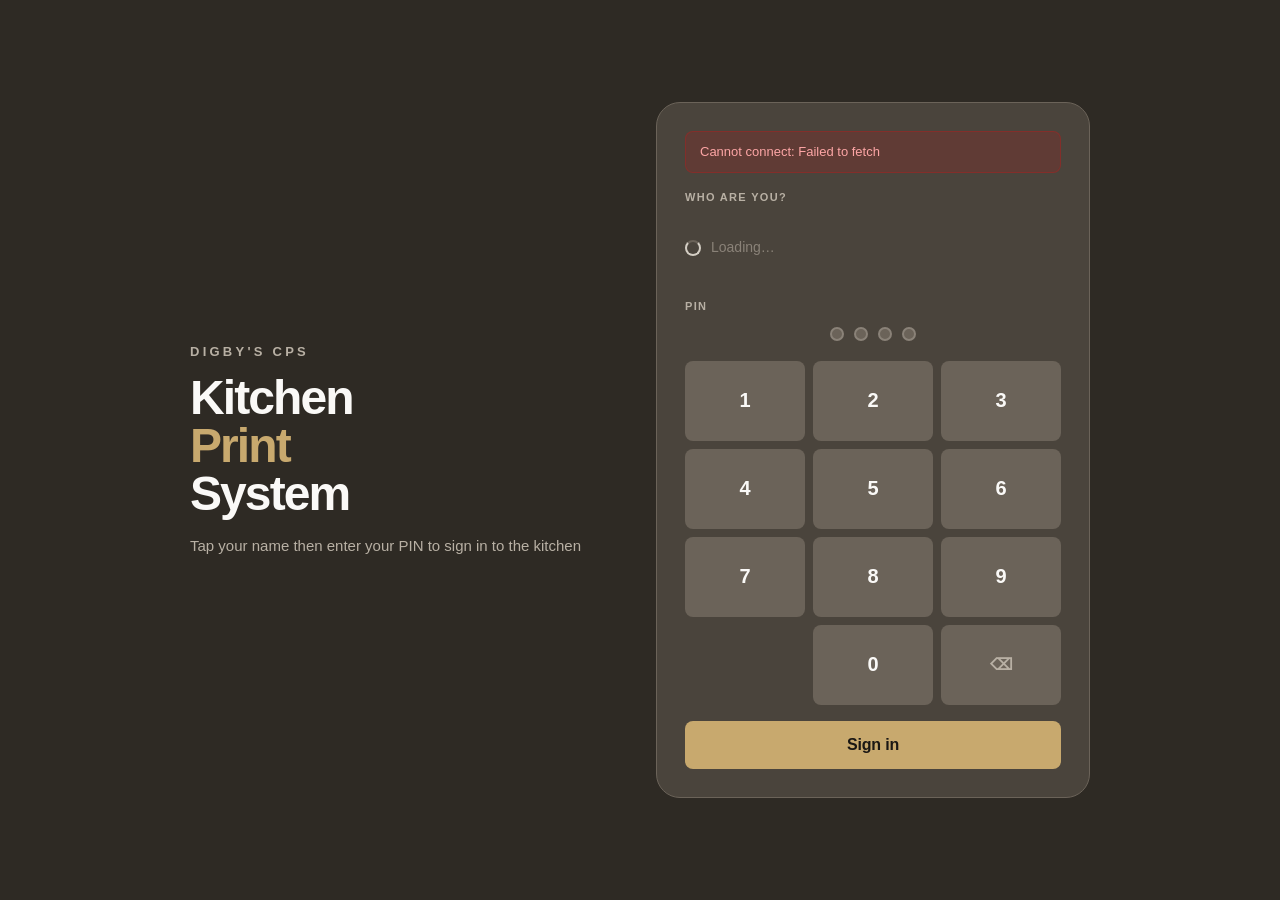
==== commit 67a41a21: "index.html" ====
--- a/index.html
+++ b/index.html
@@ -829,34 +829,35 @@
 /* ── PLATE LABELS ──────────────────────────────── */
 .plate-layout{display:grid;grid-template-columns:1fr 1fr;gap:0;flex:1;overflow:hidden;min-height:0}
 @media(max-width:768px){.plate-layout{grid-template-columns:1fr;overflow-y:auto}}
-.plate-left{overflow-y:auto;-webkit-overflow-scrolling:touch;padding:24px;display:flex;flex-direction:column;gap:16px;min-height:0}
+.plate-left{overflow-y:auto;-webkit-overflow-scrolling:touch;padding:20px;display:flex;flex-direction:column;gap:12px;min-height:0;min-width:0;overflow-x:hidden}
 .plate-right{background:var(--stone-800);padding:24px;overflow-y:auto;-webkit-overflow-scrolling:touch;display:flex;flex-direction:column;gap:16px;min-height:0;border-left:1px solid var(--stone-700)}
-.plate-section{background:var(--surface);border:1.5px solid var(--border);border-radius:var(--r);overflow:hidden;box-shadow:var(--shadow-sm)}
+.plate-section{background:var(--surface);border:1.5px solid var(--border);border-radius:var(--r);overflow:hidden;box-shadow:var(--shadow-sm);min-width:0;width:100%}
 .plate-section-title{padding:11px 16px;border-bottom:1px solid var(--border);font-size:11px;font-weight:700;letter-spacing:.1em;text-transform:uppercase;color:var(--ink-3)}
-.plate-field-row{display:flex;align-items:center;padding:12px 16px;border-bottom:1px solid var(--border);gap:10px}
+.plate-field-row{display:flex;align-items:center;padding:10px 14px;border-bottom:1px solid var(--border);gap:8px;min-width:0;overflow:hidden}
 .plate-field-row:last-child{border-bottom:none}
-.pfl{font-size:14px;font-weight:500;color:var(--ink-3);width:100px;flex-shrink:0}
-.pf-inp{flex:1;border:none;background:none;font-family:var(--ff);font-size:15px;font-weight:500;color:var(--ink);outline:none}
+.pfl{font-size:13px;font-weight:500;color:var(--ink-3);width:80px;flex-shrink:0}
+.pf-inp{flex:1;min-width:0;border:none;background:none;font-family:var(--ff);font-size:14px;font-weight:500;color:var(--ink);outline:none;width:100%}
 .pf-inp::placeholder{color:var(--ink-4)}
 .pf-sel{flex:1;border:none;background:none;font-family:var(--ff);font-size:15px;font-weight:500;color:var(--ink);outline:none;-webkit-appearance:none}
 
 /* Urgency toggle */
-.urgency-opts{display:flex;gap:8px;padding:12px 16px;flex-wrap:wrap}
+.urgency-opts{display:flex;gap:8px;padding:12px 16px;flex-wrap:wrap;width:100%;box-sizing:border-box}
 .urg-opt{
-  padding:8px 16px;border-radius:var(--r-sm);font-size:13px;font-weight:700;
+  padding:8px 14px;border-radius:var(--r-sm);font-size:13px;font-weight:700;
   cursor:pointer;border:1.5px solid var(--border-2);color:var(--ink-3);
   background:var(--surface);transition:all .12s;user-select:none;
+  white-space:nowrap;flex-shrink:0;
 }
 .urg-opt.on.allergy{background:var(--red);border-color:var(--red);color:#fff}
 .urg-opt.on.intolerance{background:#d97706;border-color:#d97706;color:#fff}
 .urg-opt.on.dislike{background:var(--stone-500);border-color:var(--stone-500);color:#fff}
 
 /* Dietary quick chips */
-.diet-chips{display:flex;flex-wrap:wrap;gap:7px;padding:12px 16px}
+.diet-chips{display:flex;flex-wrap:wrap;gap:6px;padding:12px 16px}
 .diet-chip{
-  padding:8px 14px;border-radius:var(--r-sm);font-size:13px;font-weight:600;
+  padding:6px 11px;border-radius:var(--r-sm);font-size:12px;font-weight:600;
   border:1.5px solid var(--border-2);color:var(--ink-3);background:var(--surface);
-  cursor:pointer;transition:all .12s;user-select:none;
+  cursor:pointer;transition:all .12s;user-select:none;white-space:nowrap;
 }
 .diet-chip.on{background:var(--stone-800);border-color:var(--stone-800);color:#fff}
 .diet-chip.on.al{background:var(--red);border-color:var(--red);color:#fff}
@@ -1574,9 +1575,10 @@
               <div class="diet-chip" onclick="toggleDietChip(this)">Lupin</div>
               <div class="diet-chip" onclick="toggleDietChip(this)">Molluscs</div>
             </div>
-            <div class="plate-field-row" style="border-top:1px solid var(--border)">
-              <span class="pfl">Custom</span>
-              <input class="pf-inp" id="pl-custom-diet" type="text" placeholder="e.g. No alliums, No garlic…" oninput="updatePlatePreview()">
+            <div style="padding:10px 14px;border-top:1px solid var(--border)">
+              <span style="font-size:11px;font-weight:700;letter-spacing:.08em;text-transform:uppercase;color:var(--ink-4);display:block;margin-bottom:6px">Custom requirement</span>
+              <input type="text" id="pl-custom-diet" placeholder="e.g. No alliums, No garlic…" oninput="updatePlatePreview()"
+                style="width:100%;border:1.5px solid var(--border-2);border-radius:var(--r-sm);padding:9px 12px;font-family:var(--ff);font-size:14px;color:var(--ink);outline:none;background:var(--bg);box-sizing:border-box">
             </div>
           </div>
 
@@ -1588,11 +1590,16 @@
             </div>
           </div>
 
-          <!-- Add to queue button -->
-          <button class="print-btn" onclick="addToPlateQueue()">
-            <svg viewBox="0 0 24 24"><line x1="12" y1="5" x2="12" y2="19"/><line x1="5" y1="12" x2="19" y2="12"/></svg>
-            Add guest to queue
-          </button>
+          <!-- Action buttons -->
+          <div style="display:flex;gap:10px">
+            <button class="print-btn" onclick="addToPlateQueue()" style="flex:2">
+              <svg viewBox="0 0 24 24"><line x1="12" y1="5" x2="12" y2="19"/><line x1="5" y1="12" x2="19" y2="12"/></svg>
+              Save to queue
+            </button>
+            <button class="print-btn" onclick="nextPlateGuest()" style="flex:1;background:var(--stone-600)">
+              Next guest
+            </button>
+          </div>
 
         </div>
 
@@ -2494,14 +2501,27 @@
   if(!table||!pos){toast('Enter table and position','err');return;}
   plateQueue.push({name,table,pos,dish,dietary:diets,urgency:plateUrgency,id:Date.now()});
   renderPlateQueue();
-  // Clear form for next guest
+  // Only clear dish description — keep all guest info for next course
+  document.getElementById('pl-dish').value='';
+  document.getElementById('pl-dish').focus();
+  updatePlatePreview();
+  toast('Label added — change dish for next course');
+}
+
+function nextPlateGuest(){
+  // Clear everything for a new guest
   document.getElementById('pl-name').value='';
+  document.getElementById('pl-table').value='';
   document.getElementById('pl-pos').value='';
   document.getElementById('pl-dish').value='';
   document.getElementById('pl-custom-diet').value='';
   document.querySelectorAll('#pl-quick-chips .diet-chip').forEach(c=>c.classList.remove('on'));
+  plateUrgency='allergy';
+  document.querySelectorAll('.urg-opt').forEach(o=>o.classList.remove('on'));
+  document.querySelector('.urg-opt.allergy').classList.add('on');
   updatePlatePreview();
-  toast(name+' added to queue');
+  document.getElementById('pl-name').focus();
+  toast('Ready for next guest');
 }
 
 function renderPlateQueue(){
@@ -2545,6 +2565,9 @@
   document.getElementById('pl-dish').value='';
   document.getElementById('pl-custom-diet').value='';
   document.querySelectorAll('#pl-quick-chips .diet-chip').forEach(c=>c.classList.remove('on'));
+  plateUrgency='allergy';
+  document.querySelectorAll('.urg-opt').forEach(o=>o.classList.remove('on'));
+  document.querySelector('.urg-opt.allergy').classList.add('on');
   plateQueue=[];
   renderPlateQueue();
   updatePlatePreview();
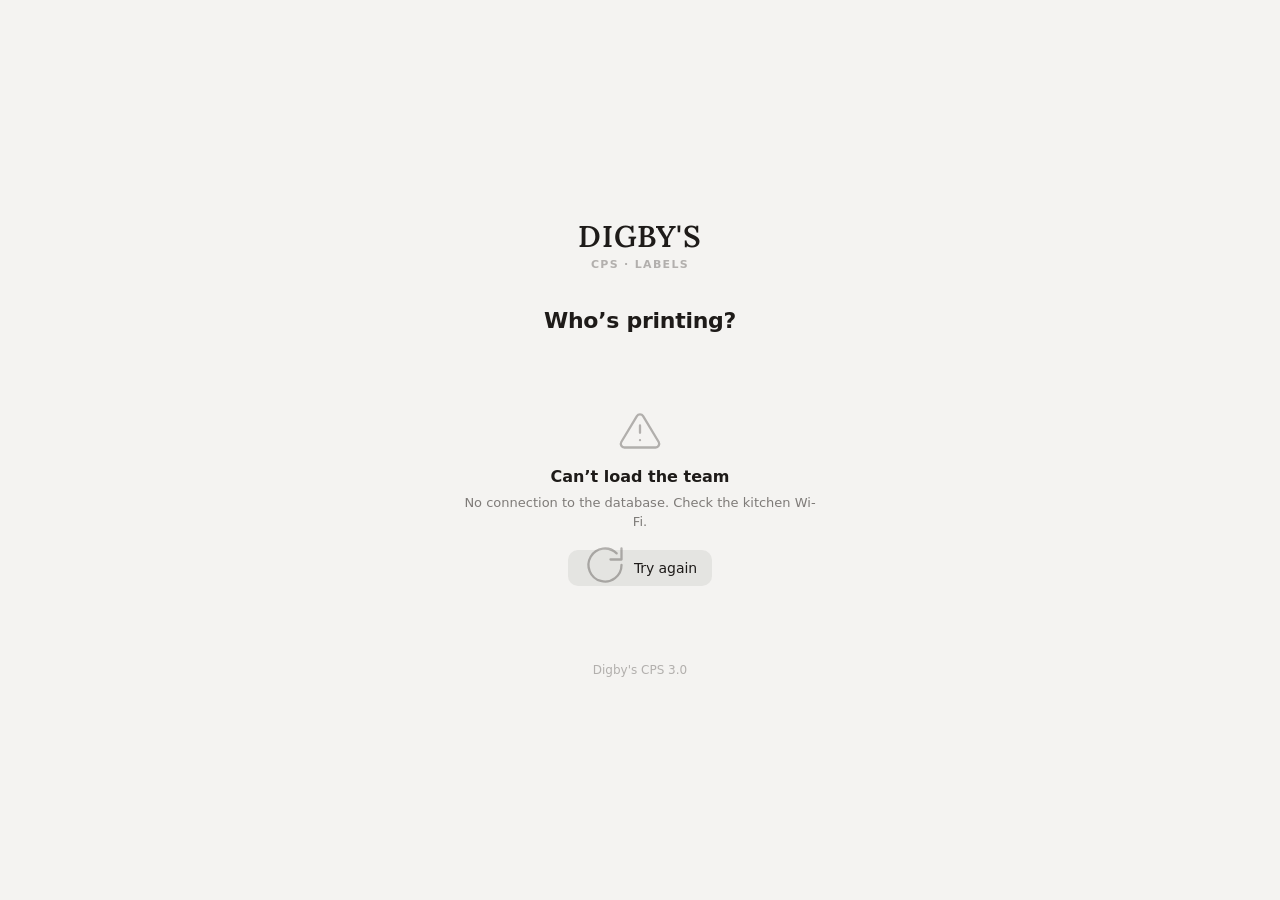
==== commit f8e308a9: "CPS 3.0: Kitchen Prep products, job codes and print requests; print server 2.0.1 - Kitchen Prep prod" ====
--- a/index.html
+++ b/index.html
@@ -1,2614 +1,3467 @@
 <!DOCTYPE html>
-<html lang="en">
+<html lang="en-GB">
 <head>
 <meta charset="UTF-8">
 <meta name="viewport" content="width=device-width,initial-scale=1,viewport-fit=cover">
+<title>Digby's CPS</title>
+<meta name="description" content="Prep, plate and container labels for Digby's kitchen.">
+<meta name="theme-color" content="#F4F3F1" media="(prefers-color-scheme: light)">
+<meta name="theme-color" content="#0F0E0D" media="(prefers-color-scheme: dark)">
 <meta name="apple-mobile-web-app-capable" content="yes">
-<title>Digby's CPS</title>
+<meta name="mobile-web-app-capable" content="yes">
+<meta name="apple-mobile-web-app-title" content="CPS">
+<meta name="apple-mobile-web-app-status-bar-style" content="default">
+<link rel="apple-touch-icon" href="/icons/apple-touch-icon.png">
+<link rel="icon" type="image/png" href="/icons/favicon-64.png">
+<link rel="manifest" href="/manifest.webmanifest">
+<link rel="preconnect" href="https://fonts.googleapis.com">
+<link rel="preconnect" href="https://fonts.gstatic.com" crossorigin>
+<link href="https://fonts.googleapis.com/css2?family=Lora:wght@600&display=swap" rel="stylesheet">
 <style>
-/* ── RESET ───────────────────────────────────────────── */
-*{box-sizing:border-box;margin:0;padding:0;-webkit-tap-highlight-color:transparent}
+/* ══════════════════════════════════════════════════════════════════════
+   DIGBY'S LABELS — the Kitchen Prep design system, tuned for printing.
+   Charcoal is the app's accent; red is kept for allergens only, exactly
+   as it prints. Every colour, radius and duration is decided here.
+   ══════════════════════════════════════════════════════════════════════ */
+*,*::before,*::after{box-sizing:border-box;margin:0;padding:0;}
 :root{
-  /* Linen-stone palette */
-  --stone-50:#faf9f7;
-  --stone-100:#f2f0ec;
-  --stone-200:#e8e4dd;
-  --stone-300:#d4cec4;
-  --stone-400:#b8b0a4;
-  --stone-500:#8a8278;
-  --stone-600:#6b6359;
-  --stone-700:#4a443c;
-  --stone-800:#2e2a24;
-  --stone-900:#1a1714;
-
-  --ink:var(--stone-900);
-  --ink-2:var(--stone-700);
-  --ink-3:var(--stone-500);
-  --ink-4:var(--stone-400);
-  --surface:var(--stone-50);
-  --bg:var(--stone-100);
-  --border:var(--stone-200);
-  --border-2:var(--stone-300);
-
-  --red:#b91c1c;
-  --red-mid:#dc2626;
-  --red-bg:#fef2f2;
-  --red-border:#fecaca;
-  --amber:#92400e;
-  --amber-bg:#fffbeb;
-  --amber-border:#fcd34d;
-  --green:#14532d;
-  --green-bg:#f0fdf4;
-  --green-border:#86efac;
-  --blue:#1e3a8a;
-  --blue-bg:#eff6ff;
-  --blue-border:#bfdbfe;
-
-  --ff:-apple-system,'Helvetica Neue',sans-serif;
-  --fmono:'SF Mono','Fira Code',monospace;
-  --safe:env(safe-area-inset-bottom,0px);
-  --nav-h:58px;
-
-  --r-sm:8px;
-  --r:12px;
-  --r-lg:18px;
-  --r-xl:24px;
-
-  --shadow-sm:0 1px 2px rgba(0,0,0,.06);
-  --shadow:0 2px 8px rgba(0,0,0,.08),0 1px 2px rgba(0,0,0,.04);
-  --shadow-lg:0 8px 24px rgba(0,0,0,.10),0 2px 6px rgba(0,0,0,.06);
-}
-
-html{height:100%;overflow:hidden}
-body{
-  font-family:var(--ff);
-  background:var(--bg);
-  color:var(--ink);
-  height:100%;overflow:hidden;
-  font-size:15px;line-height:1.5;
-  -webkit-font-smoothing:antialiased;
-}
-
-::-webkit-scrollbar{width:4px;height:4px}
-::-webkit-scrollbar-thumb{background:var(--border-2);border-radius:2px}
-
-/* ════════════════════════════════════════════════════
-   SCREEN SYSTEM
-════════════════════════════════════════════════════ */
-.screen{
-  position:fixed;inset:0;
-  display:flex;flex-direction:column;
-  background:var(--bg);
-  opacity:0;pointer-events:none;
-  transition:opacity .2s ease;
-  overflow:hidden;
-}
-.screen.active{opacity:1;pointer-events:all}
-
-/* ════════════════════════════════════════════════════
-   LOGIN
-════════════════════════════════════════════════════ */
-#s-login{
-  background:var(--stone-800);
-  display:flex;align-items:center;justify-content:center;
-  padding:24px;
-}
-
-.login-wrap{
-  width:100%;max-width:900px;
-  display:grid;grid-template-columns:1fr 1fr;
-  gap:32px;align-items:center;
-}
-
-.login-brand{color:var(--stone-50)}
-.login-logo{
-  font-size:13px;font-weight:700;letter-spacing:.25em;text-transform:uppercase;
-  color:var(--stone-400);margin-bottom:12px;
-}
-.login-title{
-  font-size:48px;font-weight:800;letter-spacing:-.04em;line-height:1;
-  color:var(--stone-50);margin-bottom:8px;
-}
-.login-title em{color:#c8a96e;font-style:normal}
-.login-sub{font-size:15px;color:var(--stone-400);line-height:1.6}
-
-.login-panel{
-  background:var(--stone-700);
-  border:1px solid var(--stone-600);
-  border-radius:var(--r-xl);padding:28px;
-}
-.login-err{
-  background:rgba(185,28,28,.2);border:1px solid rgba(185,28,28,.4);
-  color:#fca5a5;border-radius:var(--r-sm);padding:10px 14px;
-  font-size:13px;margin-bottom:16px;display:none;
-}
-.login-step-label{
-  font-size:11px;font-weight:700;letter-spacing:.12em;text-transform:uppercase;
-  color:var(--stone-400);margin-bottom:12px;
-}
-
-/* Staff grid */
-.staff-grid-login{
-  display:grid;grid-template-columns:repeat(auto-fill,minmax(120px,1fr));
-  gap:8px;margin-bottom:20px;
-}
-.staff-card-login{
-  background:var(--stone-600);border:2px solid var(--stone-600);
-  border-radius:var(--r);padding:14px 10px;
-  text-align:center;cursor:pointer;transition:all .15s;
-}
-.staff-card-login:hover{background:var(--stone-500);border-color:var(--stone-500)}
-.staff-card-login.selected{background:transparent;border-color:#c8a96e}
-.sc-avatar{
-  width:44px;height:44px;border-radius:50%;
-  display:flex;align-items:center;justify-content:center;
-  font-size:15px;font-weight:800;margin:0 auto 8px;
-}
-.sc-name{font-size:13px;font-weight:600;color:var(--stone-50);line-height:1.2}
-
-/* PIN keypad */
-.pin-display{
-  display:flex;gap:10px;justify-content:center;margin-bottom:20px;
-}
-.pin-dot{
-  width:14px;height:14px;border-radius:50%;
-  background:var(--stone-600);border:2px solid var(--stone-500);
-  transition:all .15s;
-}
-.pin-dot.filled{background:#c8a96e;border-color:#c8a96e}
-
-.keypad{
-  display:grid;grid-template-columns:repeat(3,1fr);gap:8px;margin-bottom:16px;
-}
-.key{
-  background:var(--stone-600);border:none;border-radius:var(--r-sm);
-  padding:16px;font-family:var(--ff);font-size:20px;font-weight:600;
-  color:var(--stone-50);cursor:pointer;transition:all .12s;
-  aspect-ratio:1.5;display:flex;align-items:center;justify-content:center;
-}
-.key:active{background:var(--stone-500);transform:scale(.96)}
-.key.del{font-size:16px;color:var(--stone-400)}
-.key.empty{background:transparent;cursor:default}
-
-.login-submit{
-  width:100%;background:#c8a96e;color:var(--stone-900);
-  border:none;border-radius:var(--r-sm);padding:15px;
-  font-family:var(--ff);font-size:16px;font-weight:700;
-  cursor:pointer;transition:all .15s;letter-spacing:-.01em;
-}
-.login-submit:hover{background:#d4b87a}
-.login-submit:active{transform:scale(.98)}
-
-/* Mobile login */
-@media(max-width:680px){
-  .login-wrap{grid-template-columns:1fr;gap:24px}
-  .login-brand{text-align:center}
-  .login-title{font-size:36px}
-}
-
-/* ════════════════════════════════════════════════════
-   APP SHELL
-════════════════════════════════════════════════════ */
-#s-app{display:flex;flex-direction:row}
-
-/* DESKTOP: sidebar + main */
-.app-sidebar{
-  width:260px;flex-shrink:0;
-  background:var(--stone-800);
-  display:flex;flex-direction:column;
-  height:100vh;overflow-y:auto;
-}
-.app-main{
-  flex:1;display:flex;flex-direction:column;
-  overflow:hidden;height:100vh;
-}
-
-/* SIDEBAR */
-.sidebar-brand{
-  padding:28px 24px 20px;
-  border-bottom:1px solid var(--stone-700);
-}
-.sb-logo{font-size:11px;font-weight:700;letter-spacing:.2em;text-transform:uppercase;color:var(--stone-500);margin-bottom:4px}
-.sb-name{font-size:20px;font-weight:800;color:var(--stone-50);letter-spacing:-.02em}
-.sb-name em{color:#c8a96e;font-style:normal}
-
-.sidebar-user{
-  padding:16px 20px;border-bottom:1px solid var(--stone-700);
-  display:flex;align-items:center;gap:12px;cursor:pointer;
-  transition:background .15s;
-}
-.sidebar-user:hover{background:var(--stone-700)}
-.su-avatar{width:36px;height:36px;border-radius:50%;display:flex;align-items:center;justify-content:center;font-size:12px;font-weight:800;flex-shrink:0}
-.su-name{font-size:14px;font-weight:600;color:var(--stone-200)}
-.su-role{font-size:12px;color:var(--stone-500);margin-top:1px}
-
-.sidebar-nav{padding:12px 0;flex:1}
-.sn-section{
-  font-size:10px;font-weight:700;letter-spacing:.15em;text-transform:uppercase;
-  color:var(--stone-600);padding:14px 24px 6px;
-}
-.sn-item{
-  display:flex;align-items:center;gap:12px;
-  padding:11px 24px;cursor:pointer;color:var(--stone-400);
-  font-size:14px;font-weight:500;transition:all .12s;
-  border-left:3px solid transparent;
-}
-.sn-item:hover{background:var(--stone-700);color:var(--stone-200)}
-.sn-item.on{background:rgba(200,169,110,.1);color:#c8a96e;border-left-color:#c8a96e;font-weight:600}
-.sn-item svg{width:16px;height:16px;stroke:currentColor;fill:none;stroke-width:2;stroke-linecap:round;stroke-linejoin:round;flex-shrink:0;opacity:.8}
-
-.sidebar-bottom{padding:16px 20px;border-top:1px solid var(--stone-700)}
-.sb-signout{
-  display:flex;align-items:center;gap:8px;color:var(--stone-500);
-  font-size:13px;cursor:pointer;transition:color .15s;
-}
-.sb-signout:hover{color:var(--stone-300)}
-.sb-signout svg{width:14px;height:14px;stroke:currentColor;fill:none;stroke-width:2;stroke-linecap:round;stroke-linejoin:round}
-
-/* MOBILE: bottom nav */
-.mobile-nav{
-  display:none;
-  background:var(--stone-800);border-top:1px solid var(--stone-700);
-  flex-shrink:0;padding-bottom:var(--safe);
-}
-.mn-tabs{display:flex}
-.mn-tab{
-  flex:1;display:flex;flex-direction:column;align-items:center;
-  gap:3px;padding:10px 4px;cursor:pointer;
-  color:var(--stone-600);transition:color .15s;
-  background:none;border:none;font-family:var(--ff);
-  position:relative;
-}
-.mn-tab.on{color:#c8a96e}
-.mn-tab.on::after{content:'';position:absolute;top:0;left:20%;right:20%;height:2px;background:#c8a96e;border-radius:0 0 2px 2px}
-.mn-tab svg{width:20px;height:20px;stroke:currentColor;fill:none;stroke-width:1.8;stroke-linecap:round;stroke-linejoin:round}
-.mn-tab-lbl{font-size:10px;font-weight:600;letter-spacing:.03em}
-
-@media(max-width:768px){
-  .app-sidebar{display:none}
-  .mobile-nav{display:block}
-  #s-app{flex-direction:column}
-  .app-main{height:auto;flex:1}
-}
-
-/* ════════════════════════════════════════════════════
-   MAIN CONTENT PANELS
-════════════════════════════════════════════════════ */
-.panel{display:none;flex:1;overflow:hidden;flex-direction:column}
-.panel.on{display:flex}
-
-/* TOP BAR */
-.top-bar{
-  flex-shrink:0;
-  background:var(--surface);
-  border-bottom:1px solid var(--border);
-  padding:0 24px;height:64px;
-  display:flex;align-items:center;gap:16px;
-}
-.top-bar-title{font-size:20px;font-weight:700;letter-spacing:-.02em;color:var(--ink);flex:1}
-.top-bar-sub{font-size:13px;color:var(--ink-3);margin-top:2px}
-
-/* ════════════════════════════════════════════════════
-   WIZARD PANEL (Chef mode)
-════════════════════════════════════════════════════ */
-#panel-wizard{
-  background:var(--bg);
-}
-
-.wizard-layout{
-  flex:1;display:flex;overflow:hidden;
-}
-
-/* Progress sidebar */
-.wizard-steps{
-  width:220px;flex-shrink:0;
-  background:var(--surface);
-  border-right:1px solid var(--border);
-  padding:24px 0;overflow-y:auto;
-}
-.ws-item{
-  display:flex;align-items:flex-start;gap:14px;
-  padding:14px 20px;cursor:pointer;
-  transition:background .12s;
-}
-.ws-item:hover:not(.active){background:var(--bg)}
-.ws-item.active{background:var(--stone-100)}
-.ws-item.done .ws-num{background:var(--green);border-color:var(--green);color:#fff}
-.ws-item.active .ws-num{background:var(--ink);border-color:var(--ink);color:#fff}
-.ws-num{
-  width:26px;height:26px;border-radius:50%;flex-shrink:0;
-  border:2px solid var(--border-2);
-  display:flex;align-items:center;justify-content:center;
-  font-size:12px;font-weight:700;color:var(--ink-4);
-  transition:all .15s;
-}
-.ws-body{flex:1;min-width:0}
-.ws-label{font-size:12px;font-weight:700;color:var(--ink-3);text-transform:uppercase;letter-spacing:.06em}
-.ws-item.active .ws-label{color:var(--ink)}
-.ws-value{font-size:13px;color:var(--ink-2);margin-top:3px;white-space:nowrap;overflow:hidden;text-overflow:ellipsis;font-weight:500}
-.ws-item.active .ws-value{color:var(--ink-3)}
-
-/* Step content area */
-.wizard-content{
-  flex:1;overflow-y:auto;-webkit-overflow-scrolling:touch;
-  padding:24px;
-}
-
-.step{display:none}
-.step.on{display:block}
-
-.step-title{
-  font-size:24px;font-weight:800;letter-spacing:-.03em;color:var(--ink);
-  margin-bottom:6px;
-}
-.step-hint{font-size:14px;color:var(--ink-3);margin-bottom:24px}
-
-/* ── STEP 1: PRODUCT ── */
-.filter-row{display:flex;flex-wrap:wrap;gap:8px;margin-bottom:16px}
-.filter-chip{
-  padding:7px 14px;border-radius:20px;
-  font-size:13px;font-weight:600;
-  background:var(--surface);border:1.5px solid var(--border-2);
-  color:var(--ink-3);cursor:pointer;transition:all .12s;
-  white-space:nowrap;
-}
-.filter-chip:hover{border-color:var(--stone-400);color:var(--ink-2)}
-.filter-chip.on{background:var(--ink);border-color:var(--ink);color:#fff}
-
-.search-bar{
-  display:flex;align-items:center;gap:12px;
-  background:var(--surface);border:2px solid var(--border-2);
-  border-radius:var(--r);padding:0 16px;margin-bottom:16px;
-  transition:border-color .15s;
-}
-.search-bar:focus-within{border-color:var(--stone-500)}
-.search-bar svg{width:18px;height:18px;stroke:var(--ink-4);fill:none;stroke-width:2;stroke-linecap:round;stroke-linejoin:round;flex-shrink:0}
-.search-input{
-  flex:1;border:none;background:none;padding:14px 0;
-  font-family:var(--ff);font-size:16px;color:var(--ink);outline:none;
-}
-.search-input::placeholder{color:var(--ink-4)}
-.search-x{background:none;border:none;color:var(--ink-4);font-size:20px;cursor:pointer;padding:2px;line-height:1;display:none}
-
-.product-grid{
-  display:grid;
-  grid-template-columns:repeat(auto-fill,minmax(200px,1fr));
-  gap:10px;
-}
-.product-card{
-  background:var(--surface);border:1.5px solid var(--border);
-  border-radius:var(--r);padding:16px;cursor:pointer;
-  transition:all .12s;
-}
-.product-card:hover{border-color:var(--stone-400);box-shadow:var(--shadow)}
-.product-card:active{transform:scale(.98)}
-.pc-name{font-size:15px;font-weight:700;color:var(--ink);margin-bottom:4px;line-height:1.3}
-.pc-cat{font-size:12px;color:var(--ink-4);font-weight:500;text-transform:uppercase;letter-spacing:.06em;margin-bottom:6px}
-.pc-tags{display:flex;gap:4px;flex-wrap:wrap}
-.pc-tag{
-  font-size:10px;font-weight:600;padding:2px 7px;border-radius:4px;
-  background:var(--bg);color:var(--ink-3);
-}
-.pc-tag.al{background:var(--red-bg);color:var(--red)}
-.pc-tag.mt{background:var(--amber-bg);color:var(--amber)}
-
-/* ── STEP 2: JOB CODE ── */
-.job-grid{
-  display:grid;
-  grid-template-columns:repeat(auto-fill,minmax(180px,1fr));
-  gap:10px;margin-bottom:16px;
-}
-.job-card{
-  background:var(--surface);border:1.5px solid var(--border);
-  border-radius:var(--r);padding:16px;cursor:pointer;
-  transition:all .12s;
-}
-.job-card:hover{border-color:var(--stone-400);box-shadow:var(--shadow)}
-.job-card:active{transform:scale(.98)}
-.job-card.selected{border-color:var(--ink);background:var(--ink)}
-.jc-code{font-size:16px;font-weight:700;color:var(--ink);font-family:var(--fmono);letter-spacing:.04em;margin-bottom:4px}
-.jc-desc{font-size:12px;color:var(--ink-3)}
-.job-card.selected .jc-code{color:#fff}
-.job-card.selected .jc-desc{color:rgba(255,255,255,.6)}
-.skip-btn{
-  display:inline-flex;align-items:center;gap:6px;
-  padding:10px 16px;border-radius:var(--r-sm);
-  font-size:13px;font-weight:600;color:var(--ink-3);
-  background:transparent;border:1.5px solid var(--border-2);
-  cursor:pointer;transition:all .12s;margin-top:8px;font-family:var(--ff);
-}
-.skip-btn:hover{color:var(--ink-2);border-color:var(--stone-400)}
-
-/* ── STEP 3: SECTION ── */
-.section-grid{
-  display:grid;
-  grid-template-columns:repeat(auto-fill,minmax(160px,1fr));
-  gap:10px;
-}
-.section-card{
-  background:var(--surface);border:1.5px solid var(--border);
-  border-radius:var(--r);padding:20px 16px;cursor:pointer;
-  transition:all .12s;text-align:center;
-}
-.section-card:hover{border-color:var(--stone-400);box-shadow:var(--shadow)}
-.section-card:active{transform:scale(.98)}
-.section-card.selected{border-color:var(--ink);background:var(--ink)}
-.sc-icon{font-size:28px;margin-bottom:8px}
-.sc-name{font-size:14px;font-weight:700;color:var(--ink)}
-.section-card.selected .sc-name{color:#fff}
-
-/* ── STEP 4: ALLERGENS ── */
-.allergen-wrap{display:flex;flex-wrap:wrap;gap:8px;margin-bottom:24px}
-.achip{
-  padding:10px 16px;border-radius:var(--r-sm);
-  font-size:14px;font-weight:500;
-  border:1.5px solid var(--border-2);
-  color:var(--ink-3);background:var(--surface);
-  cursor:pointer;transition:all .12s;user-select:none;
-}
-.achip:active{transform:scale(.96)}
-.achip.contains{background:var(--red-bg);border-color:var(--red-border);color:var(--red);font-weight:700}
-.achip.may{background:var(--blue-bg);border-color:var(--blue-border);color:var(--blue);font-weight:700}
-.achip.na-chip{background:var(--green-bg);border-color:var(--green-border);color:var(--green);font-weight:700}
-.achip.locked{opacity:.25;pointer-events:none}
-.allergen-legend{display:flex;gap:16px;margin-bottom:16px;flex-wrap:wrap}
-.al-leg{display:flex;align-items:center;gap:6px;font-size:13px;color:var(--ink-3)}
-.al-leg-dot{width:8px;height:8px;border-radius:50%}
-
-/* ── STEP 5: REVIEW ── */
-.review-grid{display:grid;grid-template-columns:1fr 1fr;gap:16px;margin-bottom:16px}
-.review-field{display:flex;flex-direction:column;gap:6px}
-.rf-label{font-size:11px;font-weight:700;letter-spacing:.1em;text-transform:uppercase;color:var(--ink-4)}
-.rf-input{
-  background:var(--surface);border:1.5px solid var(--border-2);
-  border-radius:var(--r-sm);padding:11px 14px;
-  font-family:var(--ff);font-size:15px;font-weight:500;
-  color:var(--ink);outline:none;transition:border-color .15s;
-  -webkit-appearance:none;
-}
-.rf-input:focus{border-color:var(--stone-500)}
-.rf-input.danger{color:var(--red);font-weight:700}
-.review-full{grid-column:1/-1}
-.notes-input{
-  width:100%;background:var(--surface);border:1.5px solid var(--border-2);
-  border-radius:var(--r-sm);padding:12px 14px;
-  font-family:var(--ff);font-size:15px;color:var(--ink);
-  outline:none;resize:none;min-height:72px;line-height:1.5;
-  transition:border-color .15s;
-}
-.notes-input:focus{border-color:var(--stone-500)}
-.notes-input::placeholder{color:var(--ink-4)}
-
-/* Allergen summary in review */
-.al-summary{
-  padding:14px 16px;border-radius:var(--r-sm);margin-bottom:16px;
-}
-.al-summary.has-al{background:var(--red-bg);border:1.5px solid var(--red-border)}
-.al-summary.no-al{background:var(--green-bg);border:1.5px solid var(--green-border)}
-.al-summary.clear{background:var(--bg);border:1.5px solid var(--border)}
-.al-sum-title{font-size:11px;font-weight:700;letter-spacing:.1em;text-transform:uppercase;margin-bottom:4px}
-.al-summary.has-al .al-sum-title{color:var(--red)}
-.al-summary.no-al .al-sum-title{color:var(--green)}
-.al-summary.clear .al-sum-title{color:var(--ink-4)}
-.al-sum-text{font-size:14px;font-weight:500}
-.al-summary.has-al .al-sum-text{color:var(--red)}
-.al-summary.no-al .al-sum-text{color:var(--green)}
-.al-summary.clear .al-sum-text{color:var(--ink-3)}
-
-/* QTY */
-.qty-row{display:flex;align-items:center;gap:16px;margin-bottom:20px}
-.qty-label{font-size:14px;font-weight:600;color:var(--ink-2)}
-.qty-ctrl{display:flex;align-items:center;border:1.5px solid var(--border-2);border-radius:var(--r-sm);overflow:hidden}
-.qty-b{
-  width:44px;height:44px;border:none;background:var(--bg);
-  font-size:22px;cursor:pointer;color:var(--ink-2);
-  display:flex;align-items:center;justify-content:center;
-  transition:background .1s;font-family:var(--ff);
-}
-.qty-b:active{background:var(--border-2)}
-.qty-n{
-  width:52px;height:44px;text-align:center;border:none;
-  background:var(--surface);font-size:18px;font-weight:700;
-  font-family:var(--fmono);color:var(--ink);outline:none;
-}
-
-/* Print button */
-.print-btn{
-  width:100%;height:56px;background:var(--stone-900);color:#fff;
-  border:none;border-radius:var(--r);
-  font-family:var(--ff);font-size:17px;font-weight:700;
-  cursor:pointer;transition:all .15s;
-  display:flex;align-items:center;justify-content:center;gap:10px;
-  letter-spacing:-.01em;
-}
-.print-btn:hover{background:var(--stone-700)}
-.print-btn:active:not(:disabled){transform:scale(.99)}
-.print-btn:disabled{opacity:.5;cursor:not-allowed;transform:none}
-.status-opt{
-  padding:10px 18px;border-radius:var(--r-sm);font-size:14px;font-weight:600;
-  border:1.5px solid var(--border-2);color:var(--ink-3);background:var(--surface);
-  cursor:pointer;transition:all .12s;user-select:none;
-}
-.status-opt:hover{border-color:var(--stone-400);color:var(--ink-2)}
-.status-opt.on{background:var(--stone-800);border-color:var(--stone-800);color:#fff}
-.print-btn svg{width:20px;height:20px;stroke:#fff;fill:none;stroke-width:2;stroke-linecap:round;stroke-linejoin:round}
-
-/* Nav between steps */
-.step-nav{
-  display:flex;gap:10px;margin-top:24px;padding-top:20px;
-  border-top:1px solid var(--border);
-}
-.btn-back{
-  padding:11px 20px;border-radius:var(--r-sm);
-  font-size:14px;font-weight:600;cursor:pointer;
-  background:transparent;border:1.5px solid var(--border-2);
-  color:var(--ink-2);font-family:var(--ff);transition:all .12s;
-}
-.btn-back:hover{background:var(--surface);border-color:var(--stone-400)}
-.btn-next{
-  padding:11px 24px;border-radius:var(--r-sm);
-  font-size:14px;font-weight:700;cursor:pointer;
-  background:var(--stone-800);border:none;
-  color:#fff;font-family:var(--ff);transition:all .12s;
-}
-.btn-next:hover{background:var(--stone-700)}
-
-/* ════════════════════════════════════════════════════
-   QUEUE PANEL
-════════════════════════════════════════════════════ */
-.panel-scroll{flex:1;overflow-y:auto;padding:24px}
-
-.queue-empty{
-  display:flex;flex-direction:column;align-items:center;
-  justify-content:center;height:50vh;color:var(--ink-4);text-align:center;
-}
-.queue-empty svg{width:52px;height:52px;stroke:var(--border-2);fill:none;stroke-width:1.5;stroke-linecap:round;stroke-linejoin:round;margin-bottom:16px}
-.queue-empty h2{font-size:18px;color:var(--ink-3);font-weight:600;margin-bottom:6px}
-.queue-empty p{font-size:14px}
-
-.qcard{
-  background:var(--surface);border:1.5px solid var(--border);
-  border-radius:var(--r);padding:18px;margin-bottom:12px;
-  box-shadow:var(--shadow-sm);
-}
-.qcard-top{display:flex;align-items:flex-start;gap:12px;margin-bottom:10px}
-.qcard-name{font-size:17px;font-weight:700;color:var(--ink);flex:1;line-height:1.2}
-.qbadge{
-  flex-shrink:0;font-size:11px;font-weight:700;padding:4px 10px;
-  border-radius:20px;letter-spacing:.04em;text-transform:uppercase;
-}
-.qb-p{background:var(--amber-bg);color:var(--amber);border:1px solid var(--amber-border)}
-.qb-ok{background:var(--green-bg);color:var(--green);border:1px solid var(--green-border)}
-.qb-fail{background:var(--red-bg);color:var(--red);border:1px solid var(--red-border)}
-.qcard-meta{display:flex;flex-wrap:wrap;gap:5px 14px;font-size:13px;color:var(--ink-3);margin-bottom:12px}
-.qcard-actions{display:flex;gap:8px;justify-content:flex-end}
-
-/* ════════════════════════════════════════════════════
-   HISTORY PANEL
-════════════════════════════════════════════════════ */
-.hist-filters{
-  padding:0 24px 16px;display:flex;gap:8px;flex-wrap:wrap;
-}
-.hist-scroll{flex:1;overflow-y:auto}
-.hist-day{
-  font-size:11px;font-weight:700;letter-spacing:.1em;text-transform:uppercase;
-  color:var(--ink-4);padding:14px 24px 6px;background:var(--bg);
-  position:sticky;top:0;z-index:1;
-}
-.hist-item{
-  background:var(--surface);border-bottom:1px solid var(--border);
-  padding:14px 24px;display:flex;gap:14px;align-items:flex-start;
-  cursor:pointer;transition:background .08s;
-}
-.hist-item:hover{background:var(--stone-100)}
-.hist-body{flex:1;min-width:0}
-.hist-product{font-size:15px;font-weight:700;color:var(--ink)}
-.hist-sub{font-size:13px;color:var(--ink-3);margin-top:2px;overflow:hidden;text-overflow:ellipsis;white-space:nowrap}
-.hist-note{font-size:12px;color:var(--amber);margin-top:3px;font-style:italic}
-.hist-right{flex-shrink:0;text-align:right}
-.hist-qty{font-size:24px;font-weight:800;color:var(--ink);line-height:1}
-.hist-ql{font-size:10px;color:var(--ink-4);text-transform:uppercase;letter-spacing:.06em}
-.hist-time{font-size:11px;font-family:var(--fmono);color:var(--ink-4);margin-top:4px}
-
-/* ════════════════════════════════════════════════════
-   MANAGER PANEL
-════════════════════════════════════════════════════ */
-.manager-scroll{flex:1;overflow-y:auto}
-.mgr-section{
-  font-size:11px;font-weight:700;letter-spacing:.12em;text-transform:uppercase;
-  color:var(--ink-4);padding:20px 24px 8px;
-}
-.mgr-item{
-  background:var(--surface);border-bottom:1px solid var(--border);
-  display:flex;align-items:center;padding:16px 24px;gap:14px;
-  cursor:pointer;transition:background .08s;
-}
-.mgr-item:first-of-type{border-top:1px solid var(--border)}
-.mgr-item:hover{background:var(--stone-100)}
-.mgr-icon{
-  width:42px;height:42px;border-radius:var(--r-sm);
-  display:flex;align-items:center;justify-content:center;flex-shrink:0;
-}
-.mgr-icon svg{width:20px;height:20px;stroke:currentColor;fill:none;stroke-width:1.8;stroke-linecap:round;stroke-linejoin:round}
-.mgr-body{flex:1}
-.mgr-title{font-size:15px;font-weight:600;color:var(--ink)}
-.mgr-sub{font-size:13px;color:var(--ink-3);margin-top:2px}
-.mgr-arrow svg{width:16px;height:16px;stroke:var(--ink-4);fill:none;stroke-width:2;stroke-linecap:round;stroke-linejoin:round}
-
-/* ════════════════════════════════════════════════════
-   DETAIL SCREENS (sub-panels)
-════════════════════════════════════════════════════ */
-.detail-screen{
-  position:absolute;inset:0;
-  background:var(--bg);
-  display:flex;flex-direction:column;
-  opacity:0;pointer-events:none;
-  transition:opacity .2s;
-  z-index:10;
-}
-.detail-screen.open{opacity:1;pointer-events:all}
-
-.ds-top{
-  flex-shrink:0;background:var(--surface);
-  border-bottom:1px solid var(--border);
-  height:64px;display:flex;align-items:center;padding:0 24px;gap:14px;
-}
-.ds-back{
-  width:36px;height:36px;border-radius:50%;
-  background:var(--bg);border:1.5px solid var(--border-2);
-  display:flex;align-items:center;justify-content:center;
-  cursor:pointer;color:var(--ink-2);flex-shrink:0;
-  transition:all .12s;
-}
-.ds-back:hover{background:var(--border)}
-.ds-back svg{width:18px;height:18px;stroke:currentColor;fill:none;stroke-width:2;stroke-linecap:round;stroke-linejoin:round}
-.ds-title{font-size:18px;font-weight:700;color:var(--ink);flex:1}
-.ds-scroll{flex:1;overflow-y:auto;padding:20px 24px}
-
-/* Form rows */
-.form-section{
-  background:var(--surface);border:1.5px solid var(--border);
-  border-radius:var(--r);overflow:hidden;margin-bottom:16px;
-  box-shadow:var(--shadow-sm);
-}
-.form-section-title{
-  padding:12px 16px;border-bottom:1px solid var(--border);
-  font-size:11px;font-weight:700;letter-spacing:.1em;text-transform:uppercase;color:var(--ink-3);
-}
-.form-row{
-  display:flex;align-items:center;padding:13px 16px;
-  border-bottom:1px solid var(--border);gap:10px;
-}
-.form-row:last-child{border-bottom:none}
-.fr-label{font-size:14px;font-weight:500;color:var(--ink-3);width:110px;flex-shrink:0}
-.fr-input,.fr-select{
-  flex:1;border:none;background:none;
-  font-family:var(--ff);font-size:15px;font-weight:500;
-  color:var(--ink);outline:none;-webkit-appearance:none;
-}
-
-/* Status dots */
-.status-row{
-  display:flex;align-items:center;gap:14px;
-  background:var(--surface);border:1.5px solid var(--border);
-  border-radius:var(--r);padding:14px 16px;margin-bottom:10px;
-  box-shadow:var(--shadow-sm);
-}
-.s-dot{width:10px;height:10px;border-radius:50%;flex-shrink:0}
-.s-dot.on{background:var(--green)}
-.s-dot.off{background:var(--red)}
-.s-dot.unk{background:var(--stone-400)}
-.s-text strong{display:block;font-size:14px;font-weight:600;color:var(--ink)}
-.s-text small{font-size:12px;color:var(--ink-3)}
-
-/* Staff grid */
-.staff-grid{display:grid;grid-template-columns:repeat(auto-fill,minmax(160px,1fr));gap:10px;margin-bottom:20px}
-.s-card{
-  background:var(--surface);border:1.5px solid var(--border);
-  border-radius:var(--r);padding:14px;display:flex;align-items:center;gap:10px;
-}
-.s-av{width:38px;height:38px;border-radius:50%;display:flex;align-items:center;justify-content:center;font-size:12px;font-weight:800;flex-shrink:0}
-.s-name{font-size:14px;font-weight:600;color:var(--ink)}
-.s-role{font-size:12px;color:var(--ink-4);margin-top:1px}
-
-/* JC builder */
-.jcb{
-  background:var(--surface);border:1.5px solid var(--border);
-  border-radius:var(--r);padding:20px;margin-bottom:16px;
-}
-.jcb-row{display:grid;grid-template-columns:1fr 1fr;gap:12px;margin-bottom:12px}
-.jcb-field{display:flex;flex-direction:column;gap:5px}
-.jcb-label{font-size:11px;font-weight:700;letter-spacing:.08em;text-transform:uppercase;color:var(--ink-4)}
-.jcb-input{
-  background:var(--bg);border:1.5px solid var(--border-2);border-radius:var(--r-sm);
-  padding:10px 12px;font-family:var(--ff);font-size:14px;font-weight:500;
-  color:var(--ink);outline:none;transition:border-color .15s;
-}
-.jcb-input:focus{border-color:var(--stone-500)}
-.jc-preview-box{
-  background:var(--bg);border:2px solid var(--border-2);border-radius:var(--r-sm);
-  padding:14px 16px;font-family:var(--fmono);font-size:24px;font-weight:700;
-  color:var(--ink);letter-spacing:.06em;margin-bottom:16px;
-}
-
-/* Chips in admin */
-.chip-wrap{display:flex;flex-wrap:wrap;gap:7px;padding:14px 16px}
-.a-chip-admin{
-  padding:8px 14px;border-radius:var(--r-sm);
-  font-size:14px;font-weight:500;border:1.5px solid var(--border-2);
-  color:var(--ink-3);background:var(--bg);cursor:pointer;transition:all .12s;
-}
-.a-chip-admin:active{transform:scale(.96)}
-.a-chip-admin.contains{background:var(--red-bg);border-color:var(--red-border);color:var(--red);font-weight:700}
-.a-chip-admin.may{background:var(--blue-bg);border-color:var(--blue-border);color:var(--blue);font-weight:700}
-
-/* Menu type chips */
-.mt-chip{
-  display:inline-flex;align-items:center;gap:6px;
-  padding:7px 12px;border-radius:20px;
-  background:var(--amber-bg);border:1px solid var(--amber-border);
-  color:var(--amber);font-size:13px;font-weight:600;margin:3px;
-}
-.mt-remove{background:none;border:none;cursor:pointer;color:var(--amber);font-size:16px;line-height:1;opacity:.6}
-.mt-remove:hover{opacity:1}
-
-/* Custom label */
-.cl-row{
-  display:flex;align-items:center;gap:10px;
-  background:var(--surface);border:1.5px solid var(--border);
-  border-radius:var(--r-sm);padding:12px 14px;margin-bottom:8px;
-}
-.cl-inp{flex:1;border:none;background:none;font-family:var(--ff);font-size:15px;color:var(--ink);outline:none}
-.cl-inp::placeholder{color:var(--ink-4)}
-.cl-slider{width:72px;accent-color:var(--stone-700);flex-shrink:0}
-.cl-sz{font-size:11px;font-family:var(--fmono);color:var(--ink-4);width:30px;text-align:right}
-
-/* Backup rows */
-.backup-row{
-  background:var(--surface);border-bottom:1px solid var(--border);
-  padding:16px 24px;display:flex;align-items:center;gap:14px;
-}
-.backup-row:first-of-type{border-top:1px solid var(--border)}
-.br-body{flex:1}
-.br-title{font-size:15px;font-weight:600;color:var(--ink)}
-.br-sub{font-size:13px;color:var(--ink-3);margin-top:2px}
-
-/* Audit */
-.audit-row{padding:14px 24px;border-bottom:1px solid var(--border);background:var(--surface)}
-.ar-who{font-size:14px;font-weight:700;color:var(--ink)}
-.ar-what{font-size:13px;color:var(--ink-2);margin-top:2px}
-.ar-when{font-size:11px;font-family:var(--fmono);color:var(--ink-4);margin-top:3px}
-
-/* ════════════════════════════════════════════════════
-   UNIVERSAL COMPONENTS
-════════════════════════════════════════════════════ */
-.btn{
-  display:inline-flex;align-items:center;gap:7px;
-  padding:10px 18px;border-radius:var(--r-sm);
-  font-size:14px;font-weight:700;cursor:pointer;border:none;
-  transition:all .12s;font-family:var(--ff);white-space:nowrap;
-}
-.btn:active{transform:scale(.97)}
-.btn-dark{background:var(--stone-800);color:#fff}
-.btn-dark:hover{background:var(--stone-700)}
-.btn-outline{background:var(--surface);color:var(--ink);border:1.5px solid var(--border-2)}
-.btn-outline:hover{border-color:var(--stone-400);background:var(--bg)}
-.btn-red{background:var(--red-bg);color:var(--red);border:1.5px solid var(--red-border)}
-.btn-red:hover{background:var(--red);color:#fff}
-.btn-green{background:var(--green-bg);color:var(--green);border:1.5px solid var(--green-border)}
-.btn-sm{padding:7px 14px;font-size:13px;border-radius:var(--r-sm)}
-.btn-xs{padding:5px 10px;font-size:12px;border-radius:6px}
-.btn svg{width:14px;height:14px;stroke:currentColor;fill:none;stroke-width:2;stroke-linecap:round;stroke-linejoin:round}
-.btn-row{display:flex;gap:8px;flex-wrap:wrap;margin-top:14px}
-
-.sec-label{
-  font-size:11px;font-weight:700;letter-spacing:.12em;text-transform:uppercase;
-  color:var(--ink-4);margin-bottom:10px;display:block;
-}
-.helper{font-size:13px;color:var(--ink-4);line-height:1.6;margin-bottom:16px}
-.divider{height:1px;background:var(--border);margin:20px 0}
-
-.loading{display:flex;align-items:center;gap:10px;padding:20px 0;color:var(--ink-3);font-size:14px}
-.spin{width:16px;height:16px;border:2px solid var(--border-2);border-top-color:var(--stone-600);border-radius:50%;animation:spin .6s linear infinite;flex-shrink:0}
+  color-scheme:light dark;
+  --sans:-apple-system,BlinkMacSystemFont,"SF Pro Text","SF Pro Display","Inter",system-ui,"Helvetica Neue",Arial,sans-serif;
+  --serif:'Lora',Georgia,serif;
+  --mono:ui-monospace,"SF Mono",Menlo,Consolas,monospace;
+  --fs-lt:34px;--fs-t1:28px;--fs-t2:22px;--fs-t3:19px;--fs-hl:16px;--fs-bd:15px;--fs-cl:14px;--fs-sh:13px;--fs-fn:12px;--fs-cp:11px;
+  --bg:#F4F3F1;--bg2:#FFFFFF;--bg3:#F4F3F1;--surface:#FFFFFF;
+  --material:rgba(246,245,243,.8);--material-strong:rgba(255,255,255,.88);
+  --label:#1E1B19;--label2:rgba(60,55,52,.64);--label3:rgba(60,55,52,.36);--label4:rgba(60,55,52,.18);
+  --sep:rgba(60,55,52,.15);--sep-strong:rgba(60,55,52,.28);
+  --fill:rgba(118,112,106,.12);--fill2:rgba(118,112,106,.17);--fill3:rgba(118,112,106,.09);--fill4:rgba(118,112,106,.05);
+  --accent:#2A2623;--accent-hover:#3D3733;--accent-tint:rgba(42,38,35,.08);--accent-tint2:rgba(42,38,35,.14);--on-accent:#FFFFFF;
+  --al:#B3261E;--al-tint:rgba(179,38,30,.10);--al-tint2:rgba(179,38,30,.16);
+  --may:#A95A07;--may-tint:rgba(199,122,18,.15);
+  --ok:#2F8F4E;--ok-tint:rgba(47,143,78,.13);
+  --warn:#B86E0A;--warn-tint:rgba(199,122,18,.14);
+  --kp:#2F66A8;--kp-tint:rgba(47,102,168,.11);
+  --frz:#23798A;--frz-tint:rgba(35,121,138,.12);
+  --r-xs:6px;--r-sm:8px;--r:10px;--r-md:12px;--r-lg:14px;--r-xl:18px;--r-pill:999px;
+  --ring:0 0 0 .5px rgba(60,55,52,.08);
+  --shadow-sm:0 1px 2px rgba(0,0,0,.06),0 0 0 .5px rgba(60,55,52,.07);
+  --shadow-md:0 4px 14px rgba(0,0,0,.08),0 0 0 .5px rgba(60,55,52,.07);
+  --shadow-lg:0 12px 40px rgba(0,0,0,.16),0 0 0 .5px rgba(60,55,52,.08);
+  --shadow-xl:0 24px 80px rgba(0,0,0,.28),0 0 0 .5px rgba(60,55,52,.10);
+  --paper:0 1px 2px rgba(0,0,0,.10),0 6px 22px rgba(0,0,0,.10),0 0 0 .5px rgba(0,0,0,.08);
+  --focus:0 0 0 3.5px rgba(42,38,35,.24);
+  --spring:cubic-bezier(.2,.8,.2,1);--ease-out:cubic-bezier(.16,1,.3,1);
+  --dur-xs:.12s;--dur:.18s;--dur-lg:.28s;--dur-xl:.42s;
+  --sidebar-w:232px;--gutter:24px;--side-w:380px;
+}
+@media (prefers-color-scheme:dark){
+  :root:not([data-theme="light"]){
+    --bg:#0F0E0D;--bg2:#1C1B1A;--bg3:#2A2826;--surface:#1C1B1A;
+    --material:rgba(22,21,20,.76);--material-strong:rgba(34,33,32,.9);
+    --label:#F3F1EE;--label2:rgba(235,230,225,.64);--label3:rgba(235,230,225,.36);--label4:rgba(235,230,225,.18);
+    --sep:rgba(200,195,190,.14);--sep-strong:rgba(200,195,190,.26);
+    --fill:rgba(140,134,128,.24);--fill2:rgba(140,134,128,.32);--fill3:rgba(140,134,128,.16);--fill4:rgba(140,134,128,.10);
+    --accent:#ECE7E1;--accent-hover:#FFFFFF;--accent-tint:rgba(236,231,225,.10);--accent-tint2:rgba(236,231,225,.16);--on-accent:#1A1817;
+    --al:#F0625A;--al-tint:rgba(240,98,90,.16);--al-tint2:rgba(240,98,90,.24);
+    --may:#E8A548;--may-tint:rgba(232,165,72,.16);
+    --ok:#4FBF74;--ok-tint:rgba(79,191,116,.16);--warn:#E3A03A;--warn-tint:rgba(227,160,58,.16);
+    --kp:#7FAEEB;--kp-tint:rgba(127,174,235,.15);--frz:#5BC0D2;--frz-tint:rgba(91,192,210,.15);
+    --ring:0 0 0 .5px rgba(255,255,255,.07);
+    --shadow-sm:0 1px 2px rgba(0,0,0,.4),0 0 0 .5px rgba(255,255,255,.05);
+    --shadow-md:0 4px 14px rgba(0,0,0,.5),0 0 0 .5px rgba(255,255,255,.06);
+    --shadow-lg:0 12px 40px rgba(0,0,0,.6),0 0 0 .5px rgba(255,255,255,.08);
+    --shadow-xl:0 24px 80px rgba(0,0,0,.7),0 0 0 .5px rgba(255,255,255,.10);
+    --paper:0 1px 2px rgba(0,0,0,.5),0 8px 26px rgba(0,0,0,.45);
+    --focus:0 0 0 3.5px rgba(236,231,225,.30);
+  }
+}
+:root[data-theme="dark"]{
+  --bg:#0F0E0D;--bg2:#1C1B1A;--bg3:#2A2826;--surface:#1C1B1A;
+  --material:rgba(22,21,20,.76);--material-strong:rgba(34,33,32,.9);
+  --label:#F3F1EE;--label2:rgba(235,230,225,.64);--label3:rgba(235,230,225,.36);--label4:rgba(235,230,225,.18);
+  --sep:rgba(200,195,190,.14);--sep-strong:rgba(200,195,190,.26);
+  --fill:rgba(140,134,128,.24);--fill2:rgba(140,134,128,.32);--fill3:rgba(140,134,128,.16);--fill4:rgba(140,134,128,.10);
+  --accent:#ECE7E1;--accent-hover:#FFFFFF;--accent-tint:rgba(236,231,225,.10);--accent-tint2:rgba(236,231,225,.16);--on-accent:#1A1817;
+  --al:#F0625A;--al-tint:rgba(240,98,90,.16);--al-tint2:rgba(240,98,90,.24);
+  --may:#E8A548;--may-tint:rgba(232,165,72,.16);
+  --ok:#4FBF74;--ok-tint:rgba(79,191,116,.16);--warn:#E3A03A;--warn-tint:rgba(227,160,58,.16);
+  --kp:#7FAEEB;--kp-tint:rgba(127,174,235,.15);--frz:#5BC0D2;--frz-tint:rgba(91,192,210,.15);
+  --ring:0 0 0 .5px rgba(255,255,255,.07);
+  --shadow-sm:0 1px 2px rgba(0,0,0,.4),0 0 0 .5px rgba(255,255,255,.05);
+  --shadow-md:0 4px 14px rgba(0,0,0,.5),0 0 0 .5px rgba(255,255,255,.06);
+  --shadow-lg:0 12px 40px rgba(0,0,0,.6),0 0 0 .5px rgba(255,255,255,.08);
+  --shadow-xl:0 24px 80px rgba(0,0,0,.7),0 0 0 .5px rgba(255,255,255,.10);
+  --paper:0 1px 2px rgba(0,0,0,.5),0 8px 26px rgba(0,0,0,.45);
+  --focus:0 0 0 3.5px rgba(236,231,225,.30);
+}
+
+/* ── Base ─────────────────────────────────────────── */
+html,body{height:100%;overflow:hidden;font-family:var(--sans);font-size:var(--fs-cl);line-height:1.45;color:var(--label);background:var(--bg);-webkit-font-smoothing:antialiased;-moz-osx-font-smoothing:grayscale;text-rendering:optimizeLegibility;-webkit-text-size-adjust:100%;-webkit-tap-highlight-color:transparent;}
+button,input,select,textarea{font-family:inherit;font-size:inherit;color:inherit;}
+a{color:var(--kp);text-decoration:none;}
+a.btn{color:var(--label);}
+button{cursor:pointer;background:none;border:none;text-align:inherit;}
+button:disabled{cursor:not-allowed;}
+b,strong{font-weight:600;}
+::selection{background:var(--accent-tint2);}
+:focus{outline:none;}
+:focus-visible{outline:none;box-shadow:var(--focus);}
+::-webkit-scrollbar{width:10px;height:10px;}
+::-webkit-scrollbar-track{background:transparent;}
+::-webkit-scrollbar-thumb{background:var(--label3);border-radius:99px;border:3px solid transparent;background-clip:padding-box;}
+*{scrollbar-width:thin;scrollbar-color:var(--label3) transparent;}
+[hidden]{display:none!important;}
+.ico{width:20px;height:20px;flex-shrink:0;stroke:currentColor;fill:none;stroke-width:1.75;stroke-linecap:round;stroke-linejoin:round;display:inline-block;vertical-align:-4px;}
+.ico-sm{width:16px;height:16px;vertical-align:-3px;}
+.ico-xs{width:13px;height:13px;vertical-align:-2px;}
+.ico-lg{width:28px;height:28px;}
+.num{font-variant-numeric:tabular-nums;}
+.mono{font-family:var(--mono);letter-spacing:-.01em;}
+.muted{color:var(--label2);}
+.faint{color:var(--label3);}
+.al-text{color:var(--al);}
+.nowrap{white-space:nowrap;}
+.grow{flex:1;min-width:0;}
+.sr{position:absolute;width:1px;height:1px;overflow:hidden;clip:rect(0 0 0 0);white-space:nowrap;}
+
+/* ── Buttons ─────────────────────────────────────── */
+.btn{display:inline-flex;align-items:center;justify-content:center;gap:7px;height:36px;padding:0 15px;border-radius:var(--r);background:var(--fill);color:var(--label);font-size:var(--fs-cl);font-weight:500;white-space:nowrap;line-height:1;letter-spacing:-.005em;transition:background var(--dur) var(--spring),color var(--dur) var(--spring),transform var(--dur-xs) var(--spring),opacity var(--dur) var(--spring);user-select:none;-webkit-user-select:none;}
+@media (hover:hover){.btn:hover:not(:disabled){background:var(--fill2);}}
+.btn:active:not(:disabled){transform:scale(.96);}
+.btn:disabled{opacity:.38;}
+.btn .ico{width:17px;height:17px;}
+.btn-sm{height:30px;padding:0 12px;font-size:var(--fs-sh);border-radius:var(--r-sm);}
+.btn-sm .ico{width:15px;height:15px;}
+.btn-xs{height:26px;padding:0 10px;font-size:var(--fs-fn);border-radius:var(--r-xs);gap:5px;}
+.btn-xs .ico{width:13px;height:13px;}
+.btn-lg{height:48px;padding:0 22px;font-size:var(--fs-hl);font-weight:600;border-radius:var(--r-md);}
+.btn-xl{height:56px;padding:0 26px;font-size:17px;font-weight:600;border-radius:var(--r-lg);}
+.btn-primary{background:var(--accent);color:var(--on-accent);font-weight:600;}
+@media (hover:hover){.btn-primary:hover:not(:disabled){background:var(--accent-hover);}}
+.btn-tint{background:var(--accent-tint);color:var(--label);font-weight:600;}
+.btn-plain{background:transparent;color:var(--label);}
+@media (hover:hover){.btn-plain:hover:not(:disabled){background:var(--fill3);}}
+.btn-link{background:transparent;color:var(--kp);padding:0 6px;height:auto;min-height:28px;font-weight:600;}
+@media (hover:hover){.btn-link:hover:not(:disabled){background:var(--kp-tint);}}
+.btn-danger{background:var(--al-tint);color:var(--al);font-weight:600;}
+@media (hover:hover){.btn-danger:hover:not(:disabled){background:var(--al-tint2);}}
+.btn-danger-solid{background:var(--al);color:#fff;font-weight:600;}
+.btn-icon{width:36px;padding:0;border-radius:50%;}
+.btn-icon.btn-sm{width:30px;}
+.btn-icon.btn-lg{width:48px;}
+.btn-block{width:100%;}
+.btn .spin{width:16px;height:16px;border-width:2px;}
+
+/* ── Forms ───────────────────────────────────────── */
+.fld{display:flex;flex-direction:column;gap:6px;min-width:0;}
+.fld-label{font-size:var(--fs-sh);font-weight:500;color:var(--label2);}
+.inp{width:100%;min-height:40px;padding:9px 12px;border:none;border-radius:var(--r);background:var(--fill);font-size:var(--fs-bd);color:var(--label);transition:background var(--dur) var(--spring),box-shadow var(--dur) var(--spring);appearance:none;-webkit-appearance:none;}
+@media (hover:hover){.inp:hover{background:var(--fill2);}}
+.inp:focus{background:var(--surface);box-shadow:var(--focus);}
+.inp::placeholder{color:var(--label3);}
+.inp-lg{min-height:52px;font-size:22px;font-weight:600;padding:8px 14px;border-radius:var(--r-md);}
+.inp-num{font-variant-numeric:tabular-nums;text-align:center;}
+textarea.inp{min-height:76px;resize:vertical;line-height:1.45;}
+input[type=date].inp{min-height:40px;}
+input[type=search]::-webkit-search-cancel-button,input[type=search]::-webkit-search-decoration{-webkit-appearance:none;appearance:none;display:none;}
+.search{position:relative;display:flex;align-items:center;}
+.search .ico{position:absolute;left:12px;color:var(--label3);pointer-events:none;}
+.search .inp{padding-left:38px;padding-right:38px;}
+.search-x{position:absolute;right:6px;width:28px;height:28px;border-radius:50%;display:inline-flex;align-items:center;justify-content:center;color:var(--label2);}
+.search-x .ico{position:static;width:15px;height:15px;color:inherit;}
+.search-x:hover{background:var(--fill3);}
+
+/* ── Segmented control (sliding thumb) ─────────────── */
+.seg{display:inline-flex;position:relative;align-items:stretch;background:var(--fill);border-radius:var(--r);padding:2px;isolation:isolate;max-width:100%;}
+.seg>button{position:relative;z-index:1;height:30px;padding:0 14px;border-radius:calc(var(--r) - 2px);font-size:var(--fs-sh);font-weight:500;color:var(--label);white-space:nowrap;display:inline-flex;align-items:center;justify-content:center;gap:6px;flex:1;transition:color var(--dur) var(--spring),opacity var(--dur) var(--spring);}
+.seg>button .ico{width:15px;height:15px;}
+@media (hover:hover){.seg>button:not(.on):hover{opacity:.7;}}
+.seg>button.on{font-weight:600;}
+.seg::before{content:'';position:absolute;z-index:0;top:2px;bottom:2px;left:var(--seg-x,2px);width:var(--seg-w,0px);border-radius:calc(var(--r) - 2px);background:var(--surface);box-shadow:0 1px 3px rgba(0,0,0,.12),0 0 0 .5px rgba(0,0,0,.04);transition:left var(--dur-lg) var(--spring),width var(--dur-lg) var(--spring);opacity:var(--seg-o,0);}
+:root[data-theme="dark"] .seg::before{background:rgba(255,255,255,.16);}
+@media (prefers-color-scheme:dark){:root:not([data-theme="light"]) .seg::before{background:rgba(255,255,255,.16);}}
+.seg-lg>button{height:40px;font-size:var(--fs-cl);padding:0 16px;}
+.seg-block{display:flex;width:100%;}
+
+/* ── Chips ────────────────────────────────────────── */
+.chips{display:flex;flex-wrap:wrap;gap:6px;}
+.chip-row{display:flex;gap:6px;overflow-x:auto;scrollbar-width:none;padding-bottom:2px;}
+.chip-row::-webkit-scrollbar{display:none;}
+.chip{display:inline-flex;align-items:center;gap:6px;height:32px;padding:0 14px;border-radius:var(--r-pill);background:var(--fill3);color:var(--label);font-size:var(--fs-sh);font-weight:500;white-space:nowrap;flex-shrink:0;transition:background var(--dur) var(--spring),color var(--dur) var(--spring),transform var(--dur-xs) var(--spring);user-select:none;-webkit-user-select:none;}
+@media (hover:hover){.chip:hover{background:var(--fill2);}}
+.chip:active{transform:scale(.96);}
+.chip.on{background:var(--label);color:var(--bg2);}
+.chip.on .faint{color:inherit;opacity:.62;}
+.chip .n{font-variant-numeric:tabular-nums;opacity:.6;font-weight:600;}
+/* allergen chips: contains = solid red, may = amber tint */
+.alc{display:inline-flex;align-items:center;gap:5px;height:34px;padding:0 13px;border-radius:var(--r-pill);background:var(--fill3);color:var(--label);font-size:var(--fs-sh);font-weight:500;transition:background var(--dur) var(--spring),color var(--dur) var(--spring),transform var(--dur-xs) var(--spring),opacity var(--dur);user-select:none;-webkit-user-select:none;}
+button.alc:active{transform:scale(.95);}
+@media (hover:hover){button.alc:hover:not(.c):not(.m){background:var(--fill2);}}
+.alc.c{background:var(--al);color:#fff;font-weight:600;}
+.alc.m{background:var(--may-tint);color:var(--may);font-weight:600;}
+.alc.d{background:var(--label);color:var(--bg2);font-weight:600;}
+.alc small{font-size:11px;font-weight:700;opacity:.9;text-transform:uppercase;letter-spacing:.03em;}
+.alc.sm{height:24px;padding:0 9px;font-size:var(--fs-fn);}
+.alc.off{opacity:.3;}
+.al-grid{display:grid;grid-template-columns:repeat(auto-fill,minmax(128px,1fr));gap:8px;}
+.al-grid .alc{height:48px;justify-content:center;font-size:var(--fs-bd);border-radius:var(--r-md);}
+
+/* ── Badges ───────────────────────────────────────── */
+.badge{display:inline-flex;align-items:center;gap:4px;height:22px;padding:0 8px;border-radius:var(--r-pill);font-size:var(--fs-fn);font-weight:600;background:var(--fill3);color:var(--label2);white-space:nowrap;line-height:1;}
+.badge .ico{width:12px;height:12px;stroke-width:2.2;}
+.badge-kp{background:var(--kp-tint);color:var(--kp);}
+.badge-custom{background:var(--fill3);color:var(--label2);}
+.badge-one{background:transparent;color:var(--label2);box-shadow:inset 0 0 0 1px var(--sep-strong);}
+.badge-al{background:var(--al-tint);color:var(--al);}
+.badge-may{background:var(--may-tint);color:var(--may);}
+.badge-ok{background:var(--ok-tint);color:var(--ok);}
+.badge-warn{background:var(--warn-tint);color:var(--warn);}
+.badge-frz{background:var(--frz-tint);color:var(--frz);}
+.badge-dark{background:var(--label);color:var(--bg2);}
+.st-Confirmed{background:var(--ok-tint);color:var(--ok);}
+.st-Provisional{background:var(--warn-tint);color:var(--warn);}
+.st-Enquiry{background:var(--kp-tint);color:var(--kp);}
+.st-Completed{background:var(--fill3);color:var(--label2);}
+
+/* ── Grouped lists ────────────────────────────────── */
+.group{background:var(--bg2);border-radius:var(--r-md);box-shadow:var(--ring);overflow:hidden;}
+.group+.group{margin-top:16px;}
+.group-hd{font-size:var(--fs-sh);font-weight:500;color:var(--label2);text-transform:uppercase;letter-spacing:.02em;padding:18px 4px 7px;display:flex;align-items:baseline;justify-content:space-between;gap:10px;}
+.group-hd:first-child{padding-top:4px;}
+.group-hd .n{text-transform:none;letter-spacing:0;font-variant-numeric:tabular-nums;color:var(--label3);}
+.group-ft{font-size:var(--fs-fn);color:var(--label2);padding:7px 4px 0;line-height:1.45;}
+.row{position:relative;display:flex;align-items:center;gap:12px;min-height:48px;padding:10px 16px;width:100%;text-align:left;}
+.row::after{content:'';position:absolute;left:16px;right:0;bottom:0;height:1px;background:var(--sep);pointer-events:none;}
+.row:last-child::after{display:none;}
+.row-nav{cursor:pointer;transition:background var(--dur-xs) var(--spring);}
+@media (hover:hover){.row-nav:hover{background:var(--fill4);}}
+.row-nav:active{background:var(--fill3);}
+.row-t{font-size:var(--fs-bd);font-weight:500;color:var(--label);}
+.row-s{font-size:var(--fs-sh);color:var(--label2);margin-top:1px;}
+.row-k{font-size:var(--fs-bd);color:var(--label);flex-shrink:0;min-width:96px;}
+.row-v{font-size:var(--fs-bd);color:var(--label2);text-align:right;margin-left:auto;min-width:0;overflow:hidden;text-overflow:ellipsis;white-space:nowrap;}
+.row-main{flex:1;min-width:0;display:flex;flex-direction:column;}
+.row .chev{color:var(--label3);width:16px;height:16px;flex-shrink:0;}
+.row.cur{background:var(--accent-tint);}
+.row.cur .row-k{font-weight:600;}
+.row-edit{padding:8px 16px;}
+.row-stack{flex-direction:column;align-items:stretch;gap:8px;}
+
+/* ── Empty / loading ──────────────────────────────── */
+.empty{display:flex;flex-direction:column;align-items:center;justify-content:center;padding:48px 24px;text-align:center;gap:6px;color:var(--label2);}
+.empty .ico{width:44px;height:44px;stroke-width:1.25;color:var(--label3);margin-bottom:6px;}
+.empty-t{font-size:var(--fs-hl);font-weight:600;color:var(--label);}
+.empty-s{font-size:var(--fs-sh);max-width:360px;line-height:1.45;}
+.empty .btn{margin-top:12px;}
+.spin{width:22px;height:22px;border:2px solid var(--sep);border-top-color:var(--label2);border-radius:50%;animation:spin .7s linear infinite;flex-shrink:0;}
 @keyframes spin{to{transform:rotate(360deg)}}
-
-.toast{
-  position:fixed;bottom:24px;left:50%;
-  transform:translateX(-50%) translateY(10px);
-  background:var(--stone-800);color:#fff;
-  padding:11px 22px;border-radius:22px;
-  font-size:14px;font-weight:600;
-  opacity:0;transition:all .22s;z-index:9999;
-  pointer-events:none;white-space:nowrap;
-  box-shadow:var(--shadow-lg);
-}
-.toast.show{opacity:1;transform:translateX(-50%) translateY(0)}
-.toast.ok{background:var(--green)}
-.toast.err{background:var(--red)}
-
-/* ── PLATE LABELS ──────────────────────────────── */
-.plate-layout{display:grid;grid-template-columns:1fr 1fr;gap:0;flex:1;overflow:hidden;min-height:0}
-@media(max-width:768px){.plate-layout{grid-template-columns:1fr;overflow-y:auto}}
-.plate-left{overflow-y:auto;-webkit-overflow-scrolling:touch;padding:20px;display:flex;flex-direction:column;gap:12px;min-height:0;min-width:0;overflow-x:hidden}
-.plate-right{background:var(--stone-800);padding:24px;overflow-y:auto;-webkit-overflow-scrolling:touch;display:flex;flex-direction:column;gap:16px;min-height:0;border-left:1px solid var(--stone-700)}
-.plate-section{background:var(--surface);border:1.5px solid var(--border);border-radius:var(--r);overflow:hidden;box-shadow:var(--shadow-sm);min-width:0;width:100%}
-.plate-section-title{padding:11px 16px;border-bottom:1px solid var(--border);font-size:11px;font-weight:700;letter-spacing:.1em;text-transform:uppercase;color:var(--ink-3)}
-.plate-field-row{display:flex;align-items:center;padding:10px 14px;border-bottom:1px solid var(--border);gap:8px;min-width:0;overflow:hidden}
-.plate-field-row:last-child{border-bottom:none}
-.pfl{font-size:13px;font-weight:500;color:var(--ink-3);width:80px;flex-shrink:0}
-.pf-inp{flex:1;min-width:0;border:none;background:none;font-family:var(--ff);font-size:14px;font-weight:500;color:var(--ink);outline:none;width:100%}
-.pf-inp::placeholder{color:var(--ink-4)}
-.pf-sel{flex:1;border:none;background:none;font-family:var(--ff);font-size:15px;font-weight:500;color:var(--ink);outline:none;-webkit-appearance:none}
-
-/* Urgency toggle */
-.urgency-opts{display:flex;gap:8px;padding:12px 16px;flex-wrap:wrap;width:100%;box-sizing:border-box}
-.urg-opt{
-  padding:8px 14px;border-radius:var(--r-sm);font-size:13px;font-weight:700;
-  cursor:pointer;border:1.5px solid var(--border-2);color:var(--ink-3);
-  background:var(--surface);transition:all .12s;user-select:none;
-  white-space:nowrap;flex-shrink:0;
-}
-.urg-opt.on.allergy{background:var(--red);border-color:var(--red);color:#fff}
-.urg-opt.on.intolerance{background:#d97706;border-color:#d97706;color:#fff}
-.urg-opt.on.dislike{background:var(--stone-500);border-color:var(--stone-500);color:#fff}
-
-/* Dietary quick chips */
-.diet-chips{display:flex;flex-wrap:wrap;gap:6px;padding:12px 16px}
-.diet-chip{
-  padding:6px 11px;border-radius:var(--r-sm);font-size:12px;font-weight:600;
-  border:1.5px solid var(--border-2);color:var(--ink-3);background:var(--surface);
-  cursor:pointer;transition:all .12s;user-select:none;white-space:nowrap;
-}
-.diet-chip.on{background:var(--stone-800);border-color:var(--stone-800);color:#fff}
-.diet-chip.on.al{background:var(--red);border-color:var(--red);color:#fff}
-
-/* Guest queue on right */
-.guest-queue-title{font-size:12px;font-weight:700;letter-spacing:.1em;text-transform:uppercase;color:var(--stone-400);margin-bottom:12px}
-.guest-card{
-  background:rgba(255,255,255,.06);border:1px solid rgba(255,255,255,.1);
-  border-radius:var(--r);padding:14px;margin-bottom:10px;
-}
-.gc-top{display:flex;align-items:flex-start;gap:10px;margin-bottom:8px}
-.gc-name{font-size:16px;font-weight:700;color:#fff;flex:1}
-.gc-urgency{
-  font-size:10px;font-weight:800;padding:3px 9px;border-radius:20px;
-  text-transform:uppercase;letter-spacing:.08em;flex-shrink:0;
-}
-.gc-allergy{background:var(--red);color:#fff}
-.gc-intolerance{background:#d97706;color:#fff}
-.gc-dislike{background:var(--stone-500);color:#fff}
-.gc-dietary{font-size:14px;font-weight:700;color:#fff;margin-bottom:4px}
-.gc-table{font-size:13px;color:rgba(255,255,255,.5);font-family:var(--fmono)}
-.gc-dish{font-size:12px;color:rgba(255,255,255,.4);margin-top:4px;font-style:italic}
-.gc-actions{display:flex;gap:6px;margin-top:10px;justify-content:flex-end}
-.queue-empty-plate{
-  text-align:center;padding:40px 20px;color:var(--stone-600);
-}
-.queue-empty-plate svg{width:40px;height:40px;stroke:var(--stone-700);fill:none;stroke-width:1.5;stroke-linecap:round;stroke-linejoin:round;margin-bottom:12px}
-.queue-empty-plate p{font-size:14px}
-
-/* Plate label preview mock */
-.plate-preview-mock{
-  background:#fff;border-radius:6px;overflow:hidden;
-  box-shadow:0 2px 12px rgba(0,0,0,.3);
-  margin-bottom:16px;
-}
-.pm-urgency-bar{padding:10px 14px;text-align:center;font-size:14px;font-weight:800;letter-spacing:.12em;text-transform:uppercase}
-.pm-allergy-bar{background:var(--red);color:#fff}
-.pm-intolerance-bar{background:#d97706;color:#fff}
-.pm-dislike-bar{background:var(--stone-500);color:#fff}
-.pm-name{font-size:22px;font-weight:800;color:var(--ink);padding:12px 14px 4px;letter-spacing:-.02em}
-.pm-dietary{font-size:18px;font-weight:700;padding:0 14px 4px;color:var(--ink)}
-.pm-table{font-size:16px;font-weight:700;padding:0 14px 10px;color:var(--ink-2);font-family:var(--fmono)}
-.pm-rule{height:1px;background:var(--rule);margin:0 14px}
-.pm-dish{font-size:12px;color:var(--ink-3);padding:8px 14px;line-height:1.5;font-style:italic}
-.pm-footer{padding:5px 14px;background:var(--bg);font-size:9px;color:var(--ink-4);font-family:var(--fmono)}
-
-@media(max-width:768px){
-  .wizard-steps{display:none}
-  .review-grid{grid-template-columns:1fr}
-  .product-grid{grid-template-columns:1fr 1fr}
-  .job-grid{grid-template-columns:1fr 1fr}
-  .section-grid{grid-template-columns:1fr 1fr 1fr}
-  .wizard-content{padding:16px}
-  .panel-scroll{padding:16px}
-  .ds-scroll{padding:16px}
-  .toast{bottom:calc(var(--safe) + 70px)}
-}
+.skel{background:linear-gradient(90deg,var(--fill3),var(--fill),var(--fill3));background-size:200% 100%;animation:skel 1.2s ease-in-out infinite;border-radius:var(--r-md);}
+@keyframes skel{from{background-position:100% 0}to{background-position:-100% 0}}
+
+/* ── App shell ────────────────────────────────────── */
+.app{display:flex;height:100vh;height:100dvh;overflow:hidden;}
+.sidebar{width:var(--sidebar-w);flex-shrink:0;display:flex;flex-direction:column;background:var(--material);backdrop-filter:saturate(180%) blur(24px);-webkit-backdrop-filter:saturate(180%) blur(24px);border-right:1px solid var(--sep);padding:18px 12px 12px;gap:4px;z-index:10;}
+.wordmark{display:flex;align-items:baseline;gap:8px;padding:6px 10px 18px;color:var(--label);}
+.wordmark .wm{font-family:var(--serif);font-size:19px;font-weight:600;letter-spacing:.02em;line-height:1;}
+.wordmark .wm-sub{font-size:var(--fs-cp);font-weight:600;letter-spacing:.12em;text-transform:uppercase;color:var(--label3);}
+.sb-nav{display:flex;flex-direction:column;gap:2px;}
+.nav-item{display:flex;align-items:center;gap:11px;height:38px;padding:0 10px;border-radius:var(--r-sm);font-size:var(--fs-bd);font-weight:500;color:var(--label);width:100%;transition:background var(--dur) var(--spring),transform var(--dur-xs) var(--spring);}
+.nav-item .ico{color:var(--label2);}
+@media (hover:hover){.nav-item:hover{background:var(--fill4);}}
+.nav-item:active{transform:scale(.985);}
+.nav-item.on{background:var(--accent-tint2);font-weight:600;}
+.nav-item.on .ico{color:var(--label);}
+.nav-item .nav-n{margin-left:auto;min-width:20px;height:20px;padding:0 6px;border-radius:10px;background:var(--al);color:#fff;font-size:11px;font-weight:700;display:inline-flex;align-items:center;justify-content:center;font-variant-numeric:tabular-nums;}
+.nav-item .nav-n.soft{background:var(--fill2);color:var(--label2);}
+.sb-foot{margin-top:auto;display:flex;flex-direction:column;gap:4px;padding-top:10px;}
+.sb-pill{display:flex;align-items:center;gap:9px;min-height:40px;padding:6px 10px;border-radius:var(--r-sm);width:100%;font-size:var(--fs-sh);font-weight:500;color:var(--label);transition:background var(--dur) var(--spring);}
+@media (hover:hover){.sb-pill:hover{background:var(--fill4);}}
+.sb-pill .sub{display:block;font-size:var(--fs-fn);color:var(--label2);font-weight:400;}
+.av{width:30px;height:30px;border-radius:50%;display:inline-flex;align-items:center;justify-content:center;font-size:12px;font-weight:700;flex-shrink:0;letter-spacing:.02em;background:var(--fill2);color:var(--av,var(--label));}
+@supports (background:color-mix(in srgb,red 10%,transparent)){.av{background:color-mix(in srgb,var(--av,#888) 17%,transparent);}}
+@media (prefers-color-scheme:dark){:root:not([data-theme="light"]) .av{color:color-mix(in srgb,var(--av,#fff) 45%,white);}}
+:root[data-theme="dark"] .av{color:color-mix(in srgb,var(--av,#fff) 45%,white);}
+.dot{width:9px;height:9px;border-radius:50%;background:var(--label3);flex-shrink:0;transition:background var(--dur-lg) var(--spring),box-shadow var(--dur-lg) var(--spring);}
+.dot.ok{background:var(--ok);box-shadow:0 0 0 3px var(--ok-tint);}
+.dot.bad{background:var(--al);box-shadow:0 0 0 3px var(--al-tint);}
+.dot.warn{background:var(--warn);box-shadow:0 0 0 3px var(--warn-tint);}
+.dot.pulse{animation:pulse 1.4s ease-in-out infinite;}
+@keyframes pulse{50%{opacity:.35}}
+.main{flex:1;display:flex;flex-direction:column;overflow:hidden;min-width:0;min-height:0;background:var(--bg);}
+.view{display:none;flex:1;flex-direction:column;overflow:hidden;min-height:0;}
+.view.on{display:flex;}
+.tabbar{display:none;}
+
+/* page header */
+.ph{padding:24px var(--gutter) 12px;display:flex;align-items:flex-end;gap:14px;flex-shrink:0;}
+.ph-title{font-size:var(--fs-lt);line-height:1.1;letter-spacing:-.022em;font-weight:700;flex:1;min-width:0;}
+.ph-sub{font-size:var(--fs-sh);color:var(--label2);font-weight:500;margin-top:3px;letter-spacing:0;}
+.ph-acts{display:flex;gap:8px;align-items:center;padding-bottom:3px;flex-wrap:wrap;justify-content:flex-end;}
+.bar{padding:0 var(--gutter) 12px;display:flex;align-items:center;gap:10px;flex-shrink:0;flex-wrap:wrap;}
+.body{flex:1;overflow-y:auto;padding:4px var(--gutter) 48px;min-height:0;-webkit-overflow-scrolling:touch;}
+.narrow{max-width:760px;}
+
+/* banner (not printed / offline) */
+.banner{display:flex;align-items:center;gap:12px;margin:0 var(--gutter) 12px;padding:10px 12px 10px 14px;border-radius:var(--r-md);background:var(--al-tint);color:var(--label);flex-shrink:0;}
+.banner .ico{color:var(--al);}
+.banner-t{font-weight:600;font-size:var(--fs-cl);}
+.banner-s{font-size:var(--fs-sh);color:var(--label2);}
+.banner.soft{background:var(--warn-tint);}
+.banner.soft .ico{color:var(--warn);}
+.banner.info{background:var(--kp-tint);}
+.banner.info .ico{color:var(--kp);}
+
+/* ── Login ────────────────────────────────────────── */
+.login{position:fixed;inset:0;display:flex;align-items:center;justify-content:center;padding:24px;background:var(--bg);overflow:auto;z-index:50;}
+.login-card{width:100%;max-width:560px;display:flex;flex-direction:column;align-items:center;gap:6px;}
+.login .wordmark{padding:0 0 26px;flex-direction:column;align-items:center;gap:6px;}
+.login .wordmark .wm{font-size:30px;}
+.login-t{font-size:var(--fs-t2);font-weight:700;letter-spacing:-.012em;margin-bottom:18px;text-align:center;}
+.staff-grid{display:grid;grid-template-columns:repeat(auto-fill,minmax(112px,1fr));gap:10px;width:100%;}
+.staff-btn{display:flex;flex-direction:column;align-items:center;gap:9px;padding:16px 8px 14px;border-radius:var(--r-lg);background:var(--bg2);box-shadow:var(--ring);transition:transform var(--dur-xs) var(--spring),box-shadow var(--dur) var(--spring);min-height:112px;}
+@media (hover:hover){.staff-btn:hover{box-shadow:var(--shadow-md);}}
+.staff-btn:active{transform:scale(.96);}
+.staff-btn .av{width:52px;height:52px;font-size:18px;}
+.staff-btn .nm{font-size:var(--fs-bd);font-weight:600;text-align:center;line-height:1.2;}
+.pin{display:flex;flex-direction:column;align-items:center;gap:6px;width:100%;}
+.pin .av{width:64px;height:64px;font-size:22px;margin-bottom:6px;}
+.pin-name{font-size:var(--fs-t3);font-weight:700;}
+.pin-hint{font-size:var(--fs-sh);color:var(--label2);min-height:20px;}
+.pin-hint.err{color:var(--al);font-weight:600;}
+.pin-dots{display:flex;gap:16px;margin:14px 0 22px;}
+.pin-dot{width:14px;height:14px;border-radius:50%;box-shadow:inset 0 0 0 1.5px var(--label3);transition:background var(--dur) var(--spring),box-shadow var(--dur) var(--spring),transform var(--dur) var(--spring);}
+.pin-dot.on{background:var(--label);box-shadow:none;transform:scale(1.05);}
+.pin-dots.bad .pin-dot{background:var(--al);box-shadow:none;}
+.pin-dots.shake{animation:shake .42s var(--spring);}
+@keyframes shake{20%{transform:translateX(-10px)}40%{transform:translateX(9px)}60%{transform:translateX(-6px)}80%{transform:translateX(3px)}}
+.keypad{display:grid;grid-template-columns:repeat(3,76px);gap:14px 22px;}
+.key{width:76px;height:76px;border-radius:50%;background:var(--fill3);font-size:30px;font-weight:400;font-variant-numeric:tabular-nums;display:inline-flex;align-items:center;justify-content:center;transition:background var(--dur-xs) var(--spring),transform var(--dur-xs) var(--spring);user-select:none;-webkit-user-select:none;}
+.key:active{background:var(--fill);transform:scale(.94);}
+@media (hover:hover){.key:hover{background:var(--fill2);}}
+.key.fn{background:transparent;font-size:var(--fs-cl);font-weight:500;color:var(--label2);}
+.key.fn .ico{width:26px;height:26px;}
+.login-foot{margin-top:22px;font-size:var(--fs-fn);color:var(--label3);text-align:center;}
+
+/* ── Print view ───────────────────────────────────── */
+.pv{flex:1;display:grid;grid-template-columns:minmax(0,1fr) var(--side-w);min-height:0;}
+.pv-main{display:flex;flex-direction:column;min-width:0;min-height:0;}
+.pv-side{border-left:1px solid var(--sep);display:flex;flex-direction:column;min-height:0;overflow-y:auto;padding:22px 20px 32px;gap:16px;background:var(--bg);}
+.step-hd{display:flex;align-items:center;gap:10px;padding:22px var(--gutter) 12px;flex-shrink:0;min-height:74px;}
+.step-back{flex-shrink:0;}
+.step-title{font-size:var(--fs-t1);font-weight:700;letter-spacing:-.018em;line-height:1.15;flex:1;min-width:0;}
+.step-title .sub{display:block;font-size:var(--fs-sh);font-weight:500;color:var(--label2);letter-spacing:0;margin-top:2px;}
+.steps{display:flex;gap:5px;align-items:center;flex-shrink:0;}
+.steps i{width:7px;height:7px;border-radius:50%;background:var(--fill2);transition:background var(--dur) var(--spring),width var(--dur-lg) var(--spring);}
+.steps i.done{background:var(--label3);}
+.steps i.cur{background:var(--label);width:20px;border-radius:4px;}
+.step-body{flex:1;overflow-y:auto;padding:4px var(--gutter) 40px;min-height:0;}
+.step-foot{flex-shrink:0;display:flex;align-items:center;gap:12px;padding:12px var(--gutter);border-top:1px solid var(--sep);background:var(--material);backdrop-filter:saturate(180%) blur(20px);-webkit-backdrop-filter:saturate(180%) blur(20px);}
+.step-foot .btn-primary{flex:1;max-width:420px;margin-left:auto;}
+.find{display:flex;flex-direction:column;gap:10px;margin-bottom:6px;}
+
+/* product tiles */
+.tiles{display:grid;grid-template-columns:repeat(auto-fill,minmax(196px,1fr));gap:10px;}
+.tile,.job{min-width:0;}
+.tile-top{flex-wrap:wrap;}
+.tile{position:relative;display:flex;flex-direction:column;gap:6px;min-height:104px;padding:13px 14px 12px;border-radius:var(--r-md);background:var(--bg2);box-shadow:var(--ring);text-align:left;transition:transform var(--dur-xs) var(--spring),box-shadow var(--dur) var(--spring),background var(--dur) var(--spring);}
+@media (hover:hover){.tile:hover{box-shadow:var(--shadow-md);}}
+.tile:active{transform:scale(.97);}
+.tile-top{display:flex;align-items:center;gap:6px;min-height:22px;}
+.tile-name{font-size:var(--fs-hl);font-weight:600;line-height:1.25;letter-spacing:-.006em;display:-webkit-box;-webkit-line-clamp:3;-webkit-box-orient:vertical;overflow:hidden;}
+.tile-name .of{font-weight:400;color:var(--label2);}
+.tile-meta{margin-top:auto;font-size:var(--fs-fn);color:var(--label2);display:block;line-height:1.35;}
+.tile-meta .al-text{font-weight:600;}
+.tile-meta .may{color:var(--may);font-weight:600;}
+.tile-new{box-shadow:inset 0 0 0 1.5px var(--sep-strong);background:transparent;border-radius:var(--r-md);}
+.tile-new .tile-name{color:var(--label);}
+.tile.sel{box-shadow:0 0 0 2px var(--label);}
+.tile .cnt{position:absolute;top:10px;right:10px;min-width:26px;height:26px;padding:0 8px;border-radius:13px;background:var(--label);color:var(--bg2);font-size:var(--fs-sh);font-weight:700;display:inline-flex;align-items:center;justify-content:center;font-variant-numeric:tabular-nums;}
+
+/* job cards */
+.jobs{display:grid;grid-template-columns:repeat(auto-fill,minmax(250px,1fr));gap:10px;}
+.job{display:flex;flex-direction:column;gap:4px;padding:13px 14px;border-radius:var(--r-md);background:var(--bg2);box-shadow:var(--ring);text-align:left;min-height:92px;transition:transform var(--dur-xs) var(--spring),box-shadow var(--dur) var(--spring);}
+@media (hover:hover){.job:hover{box-shadow:var(--shadow-md);}}
+.job:active{transform:scale(.97);}
+.job.sel{box-shadow:0 0 0 2px var(--label);}
+.job-top{display:flex;align-items:center;gap:8px;}
+.job-code{font-family:var(--mono);font-size:var(--fs-cl);font-weight:700;letter-spacing:.01em;}
+.job-client{font-size:var(--fs-hl);font-weight:600;line-height:1.25;display:-webkit-box;-webkit-line-clamp:2;-webkit-box-orient:vertical;overflow:hidden;}
+.job-meta{font-size:var(--fs-fn);color:var(--label2);margin-top:auto;display:flex;gap:6px;flex-wrap:wrap;align-items:center;}
+.job-stock{flex-direction:row;align-items:center;gap:12px;min-height:64px;}
+.job-stock .ico{color:var(--label2);}
+.menu-tag{color:var(--ok);font-weight:600;}
+
+/* section tiles */
+.secs{display:grid;grid-template-columns:repeat(auto-fill,minmax(180px,1fr));gap:10px;}
+.sec{height:84px;border-radius:var(--r-md);background:var(--bg2);box-shadow:var(--ring);font-size:var(--fs-t3);font-weight:600;display:flex;align-items:center;justify-content:center;text-align:center;padding:0 12px;transition:transform var(--dur-xs) var(--spring),box-shadow var(--dur) var(--spring);}
+@media (hover:hover){.sec:hover{box-shadow:var(--shadow-md);}}
+.sec:active{transform:scale(.97);}
+.sec.sel{background:var(--label);color:var(--bg2);}
+.sec.none{background:transparent;box-shadow:inset 0 0 0 1.5px var(--sep-strong);color:var(--label2);font-size:var(--fs-hl);}
+
+/* review */
+
+.rv .group-hd{padding-top:20px;}
+.lock-note{display:flex;align-items:flex-start;gap:8px;font-size:var(--fs-sh);color:var(--label2);line-height:1.4;}
+.lock-note .ico{color:var(--kp);margin-top:1px;}
+.edit-note{display:flex;align-items:flex-start;gap:8px;font-size:var(--fs-sh);color:var(--label);background:var(--warn-tint);padding:9px 11px;border-radius:var(--r);line-height:1.4;}
+.edit-note .ico{color:var(--warn);margin-top:1px;}
+.stepper{display:inline-flex;align-items:center;gap:2px;background:var(--fill);border-radius:var(--r-md);padding:3px;}
+.stepper .btn{width:42px;height:42px;padding:0;border-radius:var(--r);background:transparent;font-size:22px;font-weight:500;}
+@media (hover:hover){.stepper .btn:hover:not(:disabled){background:var(--fill2);}}
+.stepper-n{min-width:46px;text-align:center;font-size:20px;font-weight:700;font-variant-numeric:tabular-nums;}
+.stepper-n small{display:block;font-size:10px;font-weight:600;color:var(--label2);text-transform:uppercase;letter-spacing:.04em;margin-top:-2px;}
+.stepper.sm .btn{width:32px;height:32px;font-size:18px;}
+.stepper.sm .stepper-n{min-width:32px;font-size:var(--fs-hl);}
+.dates{display:grid;grid-template-columns:repeat(auto-fit,minmax(150px,1fr));gap:12px;align-items:start;}
+.fld-note{font-size:var(--fs-fn);color:var(--label2);display:flex;align-items:center;gap:6px;flex-wrap:wrap;min-height:22px;}
+.useby-auto,.hint{font-weight:400;color:var(--label2);}
+.inline{display:flex;gap:8px;align-items:center;flex-wrap:wrap;}
+.inline .inp{flex:1;min-width:90px;}
+.toggle-row{display:flex;align-items:center;justify-content:space-between;gap:14px;}
+.switch{position:relative;display:inline-block;width:51px;height:31px;flex-shrink:0;}
+.switch input{opacity:0;width:0;height:0;position:absolute;}
+.switch .knob{position:absolute;inset:0;background:var(--fill2);border-radius:var(--r-pill);transition:background var(--dur-lg) var(--spring);cursor:pointer;}
+.switch .knob::after{content:'';position:absolute;top:2px;left:2px;width:27px;height:27px;border-radius:50%;background:#fff;box-shadow:0 3px 8px rgba(0,0,0,.15),0 1px 1px rgba(0,0,0,.16);transition:transform var(--dur-lg) var(--spring);}
+.switch input:checked+.knob{background:var(--ok);}
+.switch input:checked+.knob::after{transform:translateX(20px);}
+.switch input:focus-visible+.knob{box-shadow:var(--focus);}
+
+/* label preview */
+.lp{display:flex;flex-direction:column;gap:10px;}
+.lp-paper{background:#fff;border-radius:6px;box-shadow:var(--paper);overflow:hidden;line-height:0;position:relative;}
+.lp-paper canvas{width:100%;height:auto;display:block;}
+.lp-cap{display:flex;align-items:center;justify-content:space-between;gap:8px;font-size:var(--fs-fn);color:var(--label2);}
+.lp-cap b{color:var(--label);font-weight:600;}
+.lp-ghost{height:220px;border-radius:6px;box-shadow:inset 0 0 0 1.5px var(--sep-strong);display:flex;align-items:center;justify-content:center;flex-direction:column;gap:6px;color:var(--label3);font-size:var(--fs-sh);text-align:center;padding:20px;background:repeating-linear-gradient(135deg,transparent 0 10px,var(--fill4) 10px 20px);}
+.lp-ghost .ico{width:32px;height:32px;stroke-width:1.4;}
+.lp-paper.stack{overflow:visible;box-shadow:var(--paper),5px 5px 0 -1px #fff,5px 5px 0 0 rgba(0,0,0,.10),10px 10px 0 -1px #fff,10px 10px 0 0 rgba(0,0,0,.07);margin:0 10px 10px 0;}
+.lp-paper.stack canvas{border-radius:6px;}
+.lp-n{font-size:var(--fs-fn);font-weight:600;color:var(--label2);text-align:right;margin-top:-4px;font-variant-numeric:tabular-nums;}
+.sum .row{min-height:44px;padding:9px 14px;}
+.sum .row::after{left:14px;}
+.sum .row-k{min-width:82px;font-size:var(--fs-sh);color:var(--label2);}
+.sum .row-v{font-size:var(--fs-sh);color:var(--label);font-weight:500;white-space:normal;text-align:right;}
+.sum .row.cur .row-k{color:var(--label);}
+.sum .row.todo .row-v{color:var(--label3);font-weight:400;}
+.pv-main .rv-sum{display:none;}
+
+/* ── Sheets ───────────────────────────────────────── */
+.ov{position:fixed;inset:0;background:rgba(0,0,0,.34);display:none;align-items:center;justify-content:center;z-index:1000;padding:24px;backdrop-filter:blur(6px);-webkit-backdrop-filter:blur(6px);}
+.ov.open{display:flex;}
+.ov.top{z-index:1100;}
+.sheet{background:var(--surface);border-radius:var(--r-lg);width:100%;max-width:540px;max-height:min(90vh,880px);overflow:hidden;display:flex;flex-direction:column;box-shadow:var(--shadow-xl);}
+.sheet.wide{max-width:760px;}
+.sheet.narrow{max-width:420px;}
+.sheet-hd{padding:16px 20px 10px;display:flex;align-items:flex-start;gap:12px;}
+.sheet-t{font-size:var(--fs-hl);font-weight:600;letter-spacing:-.008em;flex:1;min-width:0;line-height:1.3;}
+.sheet-s{font-size:var(--fs-sh);color:var(--label2);font-weight:400;margin-top:2px;}
+.sheet-x{width:30px;height:30px;border-radius:50%;background:var(--fill);color:var(--label2);display:inline-flex;align-items:center;justify-content:center;flex-shrink:0;}
+.sheet-x .ico{width:14px;height:14px;stroke-width:2.6;}
+@media (hover:hover){.sheet-x:hover{background:var(--fill2);color:var(--label);}}
+.sheet-body{padding:6px 20px 20px;overflow-y:auto;flex:1;display:flex;flex-direction:column;gap:16px;}
+.sheet-foot{padding:12px 20px 16px;display:flex;justify-content:flex-end;gap:8px;border-top:1px solid var(--sep);flex-wrap:wrap;}
+.sheet-foot .spacer{flex:1;}
+.confirm-msg{font-size:var(--fs-bd);color:var(--label2);line-height:1.5;}
+.kv{display:grid;grid-template-columns:max-content 1fr;gap:6px 16px;font-size:var(--fs-sh);}
+.kv dt{color:var(--label2);}
+.kv dd{color:var(--label);font-weight:500;overflow-wrap:anywhere;}
+.code{font-family:var(--mono);font-size:12.5px;background:var(--fill3);border-radius:var(--r);padding:12px 14px;white-space:pre-wrap;overflow-wrap:anywhere;line-height:1.5;max-height:260px;overflow:auto;user-select:all;-webkit-user-select:all;}
+
+/* ── Toast ────────────────────────────────────────── */
+.toast{position:fixed;top:14px;left:16px;right:16px;width:fit-content;margin:0 auto;transform:translateY(-24px) scale(.96);background:var(--material-strong);backdrop-filter:saturate(180%) blur(20px);-webkit-backdrop-filter:saturate(180%) blur(20px);color:var(--label);padding:9px 10px 9px 14px;border-radius:22px;font-size:var(--fs-cl);font-weight:600;opacity:0;pointer-events:none;transition:opacity var(--dur-lg) var(--spring),transform var(--dur-lg) var(--spring);z-index:9999;max-width:min(680px,calc(100vw - 32px));box-shadow:var(--shadow-lg);display:flex;align-items:center;gap:10px;}
+.toast.show{opacity:1;transform:none;pointer-events:auto;}
+.toast .t-ico{width:20px;height:20px;border-radius:50%;flex-shrink:0;display:inline-flex;align-items:center;justify-content:center;background:var(--ok);color:#fff;}
+.toast .t-ico .ico{width:12px;height:12px;stroke-width:3.2;}
+.toast.err .t-ico{background:var(--al);}
+.toast.busy .t-ico{background:transparent;}
+.toast.busy .t-ico .spin{width:18px;height:18px;}
+.toast-msg{flex:1;min-width:0;line-height:1.35;padding:2px 0;}
+.toast:not(.err) .toast-msg{display:-webkit-box;-webkit-line-clamp:2;-webkit-box-orient:vertical;overflow:hidden;}
+.toast.err{border-radius:var(--r-lg);align-items:flex-start;padding:11px 10px 11px 14px;}
+.toast.err .toast-msg{font-weight:500;}
+.toast-act{flex-shrink:0;height:30px;padding:0 13px;border-radius:15px;background:var(--label);color:var(--bg2);font-size:var(--fs-sh);font-weight:600;}
+.toast.err .toast-act{border-radius:var(--r-sm);}
+.toast-x{flex-shrink:0;width:30px;height:30px;border-radius:50%;background:var(--fill);display:inline-flex;align-items:center;justify-content:center;color:var(--label2);}
+.toast-x .ico{width:13px;height:13px;stroke-width:2.6;}
+
+/* ── Plates ───────────────────────────────────────── */
+.two{flex:1;display:grid;grid-template-columns:minmax(0,1fr) var(--side-w);min-height:0;}
+.two-main{overflow-y:auto;padding:4px var(--gutter) 40px;min-height:0;min-width:0;}
+.two-side{border-left:1px solid var(--sep);overflow-y:auto;padding:4px 20px 32px;min-height:0;display:flex;flex-direction:column;gap:14px;}
+.pl-form{display:flex;flex-direction:column;gap:14px;max-width:680px;}
+.tp{display:grid;grid-template-columns:1fr 1fr;gap:12px;}
+.guest{display:inline-flex;align-items:center;gap:8px;height:auto;min-height:40px;padding:6px 14px 6px 10px;border-radius:var(--r-md);background:var(--bg2);box-shadow:var(--ring);font-size:var(--fs-sh);text-align:left;transition:transform var(--dur-xs) var(--spring),box-shadow var(--dur) var(--spring);}
+.guest:active{transform:scale(.97);}
+.guest.on{box-shadow:0 0 0 2px var(--label);}
+.guest.done{opacity:.55;}
+.guest .gd{width:10px;height:10px;border-radius:50%;background:var(--al);flex-shrink:0;}
+.guest .gd.dislike{background:var(--label2);}
+.guest b{font-weight:600;}
+.guests{display:flex;flex-wrap:wrap;gap:8px;}
+.q-item{display:flex;align-items:flex-start;gap:10px;padding:11px 12px 11px 14px;}
+.q-item+.q-item{border-top:1px solid var(--sep);}
+.q-main{flex:1;min-width:0;}
+.q-t{font-size:var(--fs-bd);font-weight:600;display:flex;align-items:center;gap:8px;flex-wrap:wrap;}
+.q-s{font-size:var(--fs-sh);color:var(--label2);margin-top:2px;overflow-wrap:anywhere;}
+.q-err{font-size:var(--fs-fn);color:var(--al);font-weight:600;margin-top:3px;}
+.side-foot{position:sticky;bottom:-32px;padding:12px 0 12px;background:var(--bg);display:flex;flex-direction:column;gap:8px;}
+
+/* floating print button on phones */
+.float-bar{position:fixed;left:12px;right:12px;bottom:calc(58px + env(safe-area-inset-bottom) + 10px);z-index:90;}
+.float-bar .btn{box-shadow:var(--shadow-lg);}
+@media (max-width:900px){body.has-float .two{padding-bottom:84px;}}
+
+/* ── Containers ───────────────────────────────────── */
+.ct-tiles .tile{min-height:112px;}
+.ct-tiles .tile-name{font-size:var(--fs-t3);line-height:1.2;}
+.tray-row{display:flex;align-items:center;gap:10px;padding:8px 10px 8px 14px;}
+.tray-row+.tray-row{border-top:1px solid var(--sep);}
+.tray-row .grow{font-weight:600;font-size:var(--fs-bd);}
+.tray-row .grow small{display:block;font-weight:500;font-size:var(--fs-fn);}
+.edit-on .tile{box-shadow:inset 0 0 0 1.5px var(--sep-strong);}
+.edit-on .tile .edit-ico{display:inline-flex;}
+.edit-ico{display:none;position:absolute;top:10px;right:10px;width:26px;height:26px;border-radius:50%;background:var(--fill);align-items:center;justify-content:center;color:var(--label2);}
+.edit-ico .ico{width:13px;height:13px;}
+
+/* ── History ──────────────────────────────────────── */
+.hday{font-size:var(--fs-sh);font-weight:600;color:var(--label2);padding:18px 4px 7px;display:flex;justify-content:space-between;}
+.hday:first-child{padding-top:4px;}
+.hrow{display:grid;grid-template-columns:52px minmax(0,1fr) auto;gap:12px;align-items:center;}
+.h-time{font-size:var(--fs-sh);color:var(--label2);font-variant-numeric:tabular-nums;font-weight:500;}
+.h-name{font-size:var(--fs-bd);font-weight:600;display:flex;align-items:center;gap:6px;flex-wrap:wrap;line-height:1.3;}
+.h-meta{font-size:var(--fs-sh);color:var(--label2);margin-top:2px;overflow:hidden;text-overflow:ellipsis;white-space:nowrap;}
+.h-qty{font-size:var(--fs-bd);font-weight:600;font-variant-numeric:tabular-nums;color:var(--label2);}
+.h-badges{display:flex;gap:5px;flex-wrap:wrap;margin-top:5px;}
+
+/* ── Manage ───────────────────────────────────────── */
+.mg{flex:1;display:grid;grid-template-columns:300px minmax(0,1fr);min-height:0;}
+.mg-list{border-right:1px solid var(--sep);overflow-y:auto;padding:4px 16px 32px;}
+.mg-detail{overflow-y:auto;min-height:0;display:flex;flex-direction:column;}
+.mg-detail .ph{padding-top:24px;}
+.mg-list .row{min-height:44px;}
+.mg-list .row .ico:first-child{color:var(--label2);}
+.mg-list .row.on{background:var(--accent-tint2);}
+.mg-back{display:none;}
+.stat{display:flex;align-items:center;gap:14px;padding:16px;}
+.stat .dot{width:14px;height:14px;}
+.stat-t{font-size:var(--fs-t3);font-weight:700;letter-spacing:-.008em;}
+.stat-s{font-size:var(--fs-sh);color:var(--label2);margin-top:1px;}
+.chk{display:flex;align-items:flex-start;gap:12px;padding:13px 16px;}
+.chk+.chk{border-top:1px solid var(--sep);}
+.chk .ico{margin-top:1px;}
+.chk.ok>.ico{color:var(--ok);}
+.chk.bad>.ico{color:var(--al);}
+.chk.wait>.ico{color:var(--label3);}
+.chk-t{font-weight:600;font-size:var(--fs-bd);}
+.chk-s{font-size:var(--fs-sh);color:var(--label2);margin-top:2px;line-height:1.45;}
+.chk-acts{display:flex;gap:8px;flex-wrap:wrap;margin-top:8px;}
+.code-out{font-family:var(--mono);font-size:30px;font-weight:700;letter-spacing:.04em;text-align:center;padding:14px;border-radius:var(--r-md);background:var(--fill3);}
+
+/* ── Motion ───────────────────────────────────────── */
+@media (prefers-reduced-motion:no-preference){
+  .view.on{animation:viewIn var(--dur-xl) var(--spring) both;}
+  @keyframes viewIn{from{opacity:0;transform:translateY(6px)}to{opacity:1;transform:none}}
+  .step-in{animation:stepIn var(--dur-lg) var(--spring) both;}
+  @keyframes stepIn{from{opacity:0;transform:translateX(14px)}to{opacity:1;transform:none}}
+  .step-back-in{animation:stepBack var(--dur-lg) var(--spring) both;}
+  @keyframes stepBack{from{opacity:0;transform:translateX(-14px)}to{opacity:1;transform:none}}
+  .ov.open .sheet{animation:sheetIn var(--dur-lg) var(--spring) both;}
+  @keyframes sheetIn{from{opacity:0;transform:scale(.96) translateY(10px)}to{opacity:1;transform:none}}
+  .ov.open{animation:fadeIn var(--dur-lg) var(--ease-out) both;}
+  @keyframes fadeIn{from{opacity:0}to{opacity:1}}
+  .pop{animation:pop var(--dur-lg) var(--spring);}
+  @keyframes pop{40%{transform:scale(1.12)}}
+}
+@media (prefers-reduced-motion:reduce){*,*::before,*::after{transition:none!important;animation-duration:.01ms!important;animation-iteration-count:1!important;}}
+
+/* ── Responsive ───────────────────────────────────── */
+@media (max-width:1280px){:root{--side-w:340px;}}
+@media (max-width:1100px){:root{--sidebar-w:204px;--side-w:310px;}}
+@media (max-width:900px){
+  :root{--gutter:16px;--fs-lt:30px;}
+  .app{flex-direction:column;}
+  .sidebar{display:none;}
+  .main{padding-bottom:calc(58px + env(safe-area-inset-bottom));padding-top:env(safe-area-inset-top);}
+  .tabbar{display:flex;position:fixed;left:0;right:0;bottom:0;height:calc(58px + env(safe-area-inset-bottom));background:var(--material);backdrop-filter:saturate(180%) blur(24px);-webkit-backdrop-filter:saturate(180%) blur(24px);border-top:1px solid var(--sep);z-index:100;padding:0 4px env(safe-area-inset-bottom);}
+  .tab{flex:1;display:flex;flex-direction:column;align-items:center;justify-content:center;gap:3px;font-size:11px;font-weight:500;color:var(--label2);padding:6px 0 4px;position:relative;transition:color var(--dur) var(--spring),transform var(--dur-xs) var(--spring);}
+  .tab:active{transform:scale(.94);}
+  .tab.on{color:var(--label);font-weight:700;}
+  .tab .ico{width:24px;height:24px;stroke-width:1.6;}
+  .tab.on .ico{stroke-width:2.1;}
+  .tab .nav-n{position:absolute;top:4px;left:calc(50% + 6px);min-width:17px;height:17px;padding:0 5px;border-radius:9px;background:var(--al);color:#fff;font-size:10px;font-weight:700;display:inline-flex;align-items:center;justify-content:center;}
+  .ph{padding:16px var(--gutter) 10px;flex-wrap:wrap;}
+  .pv,.two{grid-template-columns:1fr;}
+  .pv-side,.two-side{display:none;}
+  .two-side.show{display:flex;border-left:none;padding:0 var(--gutter) 24px;overflow:visible;}
+  .side-foot{position:static;padding-bottom:0;}
+  .pv-main .rv-sum{display:block;}
+  .two-main{overflow:visible;padding-bottom:12px;}
+  .two{overflow-y:auto;display:block;}
+  .step-hd{padding:14px var(--gutter) 10px;min-height:60px;}
+  .step-title{font-size:var(--fs-t2);}
+  .tiles{grid-template-columns:repeat(auto-fill,minmax(150px,1fr));gap:8px;}
+  .tile .badge{height:20px;padding:0 7px;font-size:11px;}
+  .tile{min-height:96px;padding:11px 12px;}
+  .tile-name{font-size:var(--fs-bd);}
+  .jobs{grid-template-columns:1fr;}
+  .secs{grid-template-columns:1fr 1fr;}
+  .sec{height:72px;font-size:var(--fs-hl);}
+  .inp{font-size:16px;}
+  .inp-lg{font-size:22px;}
+  .step-foot{padding:10px var(--gutter);}
+  .mg{grid-template-columns:1fr;}
+  .mg-list{border-right:none;}
+  .mg.detail .mg-list{display:none;}
+  .mg:not(.detail) .mg-detail{display:none;}
+  .mg-back{display:inline-flex;}
+  .ov{align-items:flex-end;padding:0;}
+  .sheet,.sheet.wide,.sheet.narrow{max-width:none;border-radius:var(--r-xl) var(--r-xl) 0 0;max-height:94vh;padding-bottom:env(safe-area-inset-bottom);}
+  @media (prefers-reduced-motion:no-preference){
+    .ov.open .sheet{animation:sheetUp var(--dur-xl) var(--spring) both;}
+    @keyframes sheetUp{from{transform:translateY(40px);opacity:0}to{transform:none;opacity:1}}
+  }
+  .toast{top:auto;bottom:calc(58px + env(safe-area-inset-bottom) + 10px + var(--toast-lift,0px));transform:translateY(24px) scale(.96);}
+  .toast.show{transform:none;}
+  body.sheet-open .toast,#app[hidden]~.toast{top:calc(10px + env(safe-area-inset-top));bottom:auto;transform:translateY(-24px) scale(.96);}
+  body.sheet-open .toast.show,#app[hidden]~.toast.show{transform:none;}
+  .banner{margin:0 var(--gutter) 10px;}
+  .keypad{grid-template-columns:repeat(3,72px);gap:12px 20px;}
+  .key{width:72px;height:72px;}
+  .hrow{grid-template-columns:44px minmax(0,1fr) auto;gap:10px;}
+  .phone-preview{display:block;}
+}
+@media (min-width:901px){.phone-only{display:none!important;}}
+@media (max-width:900px){.desk-only{display:none!important;}}
+@media (max-width:420px){
+  .tiles{grid-template-columns:minmax(0,1fr) minmax(0,1fr);}
+  .al-grid{grid-template-columns:minmax(0,1fr) minmax(0,1fr);}
+  .keypad{grid-template-columns:repeat(3,68px);}
+  .key{width:68px;height:68px;font-size:28px;}
+}
+@media print{body{display:none;}}
+
+/* ══ CPS 3 · second pass ════════════════════════════════════════════════ */
+.step-title.big{font-size:var(--fs-lt);}
+.pv.no-side{grid-template-columns:1fr;}
+.pv.no-side .pv-side{display:none;}
+.tile.skel{min-height:104px;box-shadow:none;}
+/* product tiles: a quiet eyebrow says where it's from */
+.tile-eb{display:flex;align-items:center;gap:8px;flex-wrap:wrap;min-height:16px;}
+.eb{display:inline-flex;align-items:center;gap:4px;font-size:11.5px;font-weight:600;letter-spacing:.01em;color:var(--label2);white-space:nowrap;}
+.eb .ico{width:12px;height:12px;stroke-width:2.2;}
+.eb-kp{color:var(--kp);}
+.eb-custom{color:var(--custom);}
+.eb-one{color:var(--label2);}
+.eb-frz{color:var(--frz);}
+.eb-menu{color:var(--ok);}
+.oneoff-row{display:flex;align-items:center;gap:10px;width:100%;min-height:52px;padding:10px 16px;margin-bottom:12px;border-radius:var(--r-md);box-shadow:inset 0 0 0 1.5px var(--sep-strong);background:transparent;text-align:left;font-size:var(--fs-bd);transition:background var(--dur) var(--spring),transform var(--dur-xs) var(--spring);}
+@media (hover:hover){.oneoff-row:hover{background:var(--fill4);}}
+.oneoff-row:active{transform:scale(.985);}
+.oneoff-row .faint{font-size:var(--fs-sh);}
+/* job carried from label to label */
+.job-pill{display:flex;align-items:center;gap:6px;min-height:50px;padding:4px 6px 4px 14px;border-radius:var(--r-md);background:var(--kp-tint);color:var(--label);}
+.job-pill>.ico{color:var(--kp);}
+.job-pill-main{flex:1;min-width:0;text-align:left;font-size:var(--fs-bd);font-weight:500;padding:8px 4px;overflow:hidden;text-overflow:ellipsis;white-space:nowrap;}
+.jp-k{font-weight:700;color:var(--kp);}
+.job.off{opacity:.55;cursor:default;box-shadow:inset 0 0 0 1px var(--sep);background:transparent;}
+details.past>summary{list-style:none;cursor:pointer;}
+details.past>summary::-webkit-details-marker{display:none;}
+details.past>summary::after{content:'Show';text-transform:none;letter-spacing:0;color:var(--kp);font-weight:600;margin-left:8px;}
+details.past[open]>summary::after{content:'Hide';}
+/* sent from Kitchen Prep */
+.inbox{border-radius:var(--r-md);background:var(--bg2);box-shadow:var(--ring),0 0 0 1.5px var(--kp-tint);overflow:hidden;}
+.inbox-hd{display:flex;align-items:center;gap:10px;padding:10px 12px 10px 14px;background:var(--kp-tint);font-size:var(--fs-sh);}
+.inbox-hd>.ico{color:var(--kp);}
+.inbox-row{display:flex;align-items:center;gap:8px;padding:10px 12px 10px 14px;}
+.inbox-row+.inbox-row{border-top:1px solid var(--sep);}
+.inbox-t{font-weight:600;font-size:var(--fs-bd);display:flex;align-items:center;gap:6px;flex-wrap:wrap;}
+.inbox-s{font-size:var(--fs-sh);color:var(--label2);margin-top:2px;}
+/* allergen editor */
+.aled{display:flex;flex-direction:column;gap:10px;}
+.aled-mode{align-self:flex-start;}
+.aled-mode>button{min-width:120px;}
+.aled-foot{display:flex;align-items:center;gap:12px;flex-wrap:wrap;}
+.aled-sum{font-size:var(--fs-sh);color:var(--label2);}
+.al-step .aled .alc{height:46px;padding:0 16px;font-size:var(--fs-bd);border-radius:var(--r-md);}
+/* review */
+.rv{display:grid;grid-template-columns:repeat(auto-fit,minmax(min(100%,360px),1fr));gap:0 22px;align-items:start;}
+.rv-wide{grid-column:1/-1;}
+.rv-sec{min-width:0;}
+.need{box-shadow:var(--ring),0 0 0 2px var(--warn);}
+.need-note{display:flex;align-items:center;gap:8px;font-size:var(--fs-sh);font-weight:600;color:var(--warn);}
+@keyframes pulseRing{0%,100%{transform:none}30%{transform:scale(1.015)}60%{transform:scale(.995)}}
+.rv-sec.pulse .group{animation:pulseRing .5s var(--spring);}
+.warn-note{display:flex;align-items:center;gap:8px;font-size:var(--fs-sh);font-weight:600;color:var(--al);grid-column:1/-1;}
+.warn-note.soft{color:var(--warn);}
+.maker-strip{display:flex;gap:8px;overflow-x:auto;scrollbar-width:none;padding:2px;margin:-2px;}
+.maker-strip::-webkit-scrollbar{display:none;}
+.maker{display:inline-flex;align-items:center;gap:8px;height:44px;padding:0 14px 0 7px;border-radius:22px;background:var(--fill3);font-size:var(--fs-cl);font-weight:500;flex-shrink:0;transition:background var(--dur) var(--spring),transform var(--dur-xs) var(--spring);}
+.maker:active{transform:scale(.96);}
+.maker.on{background:var(--label);color:var(--bg2);font-weight:600;}
+.maker.on .av{background:var(--bg2);}
+.foot-print{flex:1;display:flex;flex-direction:column;align-items:flex-end;gap:4px;min-width:0;max-width:440px;margin-left:auto;}
+.foot-print .btn-primary{width:100%;flex:none;margin-left:0;max-width:none;}
+.foot-pr{display:inline-flex;align-items:center;gap:6px;font-size:var(--fs-fn);color:var(--label2);}
+.foot-pr .dot{width:7px;height:7px;}
+.foot-pr.bad{color:var(--al);font-weight:600;}
+.foot-hint{font-size:var(--fs-sh);}
+.stepper-n{border-radius:var(--r);padding:2px 4px;}
+button.stepper-n:active{background:var(--fill2);}
+.qty-grid{display:grid;grid-template-columns:repeat(5,1fr);gap:8px;}
+.qty{display:inline-flex;align-items:center;justify-content:center;height:52px;border-radius:var(--r-md);background:var(--fill3);font-size:var(--fs-t3);font-weight:600;font-variant-numeric:tabular-nums;transition:transform var(--dur-xs) var(--spring);}
+.qty:active{transform:scale(.95);}
+.qty.on{background:var(--label);color:var(--bg2);}
+.pr-pill.bad{color:var(--al);}
+/* the label leaving for the printer */
+.fly{position:fixed;z-index:500;border-radius:6px;box-shadow:var(--paper);background:#fff;transition:transform .6s var(--ease-out),opacity .6s var(--ease-out);pointer-events:none;}
+.fly.go{transform:translateY(-90px) scale(.92);opacity:0;}
+/* containers: date in, up front */
+.date-pill{position:relative;display:inline-flex;align-items:center;gap:6px;height:36px;padding:0 12px;border-radius:var(--r);background:var(--fill);font-size:var(--fs-sh);cursor:pointer;}
+.date-pill span{color:var(--label2);}
+.date-pill input{position:absolute;inset:0;opacity:0;cursor:pointer;width:100%;height:100%;}
+/* plates */
+.guest .g-n{min-width:22px;height:22px;border-radius:11px;background:var(--ok-tint);color:var(--ok);font-size:12px;font-weight:700;display:inline-flex;align-items:center;justify-content:center;padding:0 6px;}
+.q-course{display:flex;align-items:center;justify-content:space-between;gap:8px;font-size:var(--fs-sh);font-weight:600;color:var(--label2);text-transform:uppercase;letter-spacing:.02em;padding:14px 4px 6px;}
+.q-course:first-child{padding-top:0;}
+#pl-queue .group+.q-course{padding-top:16px;}
+.pl-acts .btn-primary{min-width:190px;}
+.first{display:flex;flex-direction:column;gap:14px;width:100%;max-width:380px;}
+.nav-item .nav-n.kp,.tab .nav-n.kp{background:var(--kp);}
+.mg-back{height:auto;padding:4px 8px 4px 2px;color:var(--kp);font-weight:500;font-size:var(--fs-bd);}
+.mg-back .ico{width:20px;height:20px;}
+:root{--custom:#8A4FB3;}
+@media (prefers-color-scheme:dark){:root:not([data-theme="light"]){--custom:#C49BE8;}}
+:root[data-theme="dark"]{--custom:#C49BE8;}
+.badge-custom{background:color-mix(in srgb,var(--custom) 14%,transparent);color:var(--custom);}
+/* big, gloved fingers */
+@media (pointer:coarse){
+  .alc{height:44px;padding:0 15px;font-size:var(--fs-cl);}
+  .alc.sm{height:28px;}
+  .chip{height:40px;padding:0 16px;font-size:var(--fs-cl);}
+  .seg>button{height:38px;}
+  .btn{height:44px;}
+  .btn-sm{height:38px;}
+  .btn-xs{height:32px;}
+  .btn-icon.btn-sm{width:38px;}
+  .search-x{width:36px;height:36px;right:4px;}
+  .row{min-height:52px;}
+  .stepper .btn{width:48px;height:48px;}
+}
+@media (max-width:900px){
+  .mg-ph{flex-direction:column;align-items:stretch;gap:4px;}
+  .mg-ph .ph-acts{justify-content:flex-start;}
+  .mg-back{align-self:flex-start;margin-left:-6px;}
+  .pl-sticky{position:sticky;top:0;z-index:5;background:var(--bg);padding:6px 0 10px;margin:0 0 4px;}
+  .pl-sticky:empty{display:none;}
+  .pl-sticky .lp-paper{max-width:420px;}
+  .pv.no-side{grid-template-columns:1fr;}
+  .foot-print{max-width:none;}
+  .job-pill-main{white-space:normal;}
+  .qty-grid{grid-template-columns:repeat(5,1fr);}
+  .date-pill{height:38px;}
+}
+
+/* ── Second polish pass ───────────────────────────── */
+.lp-sheet{width:100%;max-width:560px;margin:0 auto;}
+.date-pill .ico{color:var(--label2);}
+@keyframes bannerIn{from{opacity:0;transform:translateY(-8px)}to{opacity:1;transform:none}}
+@media (prefers-reduced-motion:no-preference){.banner{animation:bannerIn var(--dur-lg) var(--spring) both;}}
+@media (max-width:900px){
+  .rv .phone-only.lp{order:-3;}
+  .rv .rv-sum{order:-2;margin-top:12px;}
+  .rv>.edit-note.rv-wide{order:-4;margin-bottom:10px;}
+  #rv-store{order:-1;}
+  .inbox-row{flex-wrap:wrap;row-gap:8px;}
+  .inbox-row>.grow{flex-basis:100%;}
+  .inbox-row>.btn{flex:1;}
+}
+#pv-banner .banner{margin-top:14px;}
+@media (max-width:900px){#view-containers .ph-acts{flex-basis:100%;justify-content:flex-start;}}
+.ct-tiles .tile-name{padding-right:26px;}
+.alc.shake{animation:shake .42s var(--spring);}
+.inbox-more{display:block;width:100%;padding:11px 14px;border-top:1px solid var(--sep);text-align:center;font-size:var(--fs-sh);font-weight:600;color:var(--kp);}
+@media (hover:hover){.inbox-more:hover{background:var(--fill4);}}
+
 </style>
 </head>
 <body>
-
-<!-- ═══════════ LOGIN ═══════════ -->
-<div class="screen active" id="s-login">
-  <div class="login-wrap">
-    <div class="login-brand">
-      <div class="login-logo">Digby's CPS</div>
-      <div class="login-title">Kitchen<br><em>Print</em><br>System</div>
-      <div class="login-sub" style="margin-top:16px">Tap your name then enter your PIN to sign in to the kitchen</div>
+<div class="login" id="login" hidden><div class="login-card" id="login-card"></div></div>
+<div class="app" id="app" hidden>
+  <aside class="sidebar">
+    <div class="wordmark"><span class="wm">DIGBY'S</span><span class="wm-sub">CPS</span></div>
+    <nav class="sb-nav" id="sb-nav" aria-label="Sections"></nav>
+    <div class="sb-foot">
+      <button class="sb-pill" data-act="go" data-to="manage/printer" id="sb-printer" aria-label="Printer status"></button>
+      <button class="sb-pill" data-act="switch-user" id="sb-user"></button>
     </div>
-    <div class="login-panel">
-      <div id="login-err" class="login-err"></div>
-
-      <div class="login-step-label">Who are you?</div>
-      <div class="staff-grid-login" id="login-staff-grid">
-        <div class="loading"><div class="spin"></div>Loading…</div>
-      </div>
-
-      <div class="login-step-label">PIN</div>
-      <div class="pin-display" id="pin-display">
-        <div class="pin-dot" id="pd-0"></div>
-        <div class="pin-dot" id="pd-1"></div>
-        <div class="pin-dot" id="pd-2"></div>
-        <div class="pin-dot" id="pd-3"></div>
-      </div>
-      <div class="keypad" id="keypad">
-        <button class="key" onclick="kp('1')">1</button>
-        <button class="key" onclick="kp('2')">2</button>
-        <button class="key" onclick="kp('3')">3</button>
-        <button class="key" onclick="kp('4')">4</button>
-        <button class="key" onclick="kp('5')">5</button>
-        <button class="key" onclick="kp('6')">6</button>
-        <button class="key" onclick="kp('7')">7</button>
-        <button class="key" onclick="kp('8')">8</button>
-        <button class="key" onclick="kp('9')">9</button>
-        <button class="key empty"></button>
-        <button class="key" onclick="kp('0')">0</button>
-        <button class="key del" onclick="kpDel()">⌫</button>
-      </div>
-      <button class="login-submit" onclick="doLogin()">Sign in</button>
+  </aside>
+  <main class="main">
+    <section class="view" id="view-print" aria-label="Print"></section>
+    <section class="view" id="view-plates" aria-label="Plates"></section>
+    <section class="view" id="view-containers" aria-label="Containers"></section>
+    <section class="view" id="view-history" aria-label="History"></section>
+    <section class="view" id="view-manage" aria-label="Manage"></section>
+  </main>
+  <nav class="tabbar" id="tabbar" aria-label="Sections"></nav>
+</div>
+<div class="ov" id="ov" role="dialog" aria-modal="true"></div>
+<div class="ov top" id="ovc" role="alertdialog" aria-modal="true"></div>
+<div class="toast" id="toast" role="status" aria-live="polite"></div>
+<script>
+'use strict';
+/* ═══════════════════════════════════════════════════════════════════════
+   DIGBY'S CPS — labels for prep, plates and containers.
+   Reads Kitchen Prep live (products with their allergens, events and job
+   codes); CPS keeps custom products, containers, staff and print history.
+   Prints through the Pi (print server 2.x) behind ngrok.
+   ═══════════════════════════════════════════════════════════════════════ */
+const APP_VERSION='3.0';
+const CPS={url:'https://jaajrllkozknilvmdezt.supabase.co',key:'eyJhbGciOiJIUzI1NiIsInR5cCI6IkpXVCJ9.eyJpc3MiOiJzdXBhYmFzZSIsInJlZiI6ImphYWpybGxrb3prbmlsdm1kZXp0Iiwicm9sZSI6ImFub24iLCJpYXQiOjE3NzcwMjQxNDAsImV4cCI6MjA5MjYwMDE0MH0.09U5cba3JxRmysrn2X3TxPqr-q6jJE4QhyeKQwEK03M'};
+const KP={url:'https://qfnwyooipwtfzikukztz.supabase.co',key:'eyJhbGciOiJIUzI1NiIsInR5cCI6IkpXVCJ9.eyJpc3MiOiJzdXBhYmFzZSIsInJlZiI6InFmbnd5b29pcHd0Znppa3VrenR6Iiwicm9sZSI6ImFub24iLCJpYXQiOjE3NzczODY0MTcsImV4cCI6MjA5Mjk2MjQxN30.qzq30fT8L2bhX7kx46HZdco3rt7bN2zRGSKETCNgQqw'};
+const KP_APP='https://digbys-prep.vercel.app';
+const DEFAULT_PRINTER='https://palatable-shack-scallion.ngrok-free.dev';
+const MANAGER='James Brierley';
+const AL=['Gluten','Crustaceans','Eggs','Fish','Peanuts','Soya','Milk','Nuts','Celery','Mustard','Sesame','Sulphites','Lupin','Molluscs'];
+const SECTIONS=['Canapés','Starters','Mains','Dessert','Evening Grazing','Tasting Menu'];
+const KP_SECTION={'Canapés':'Canapés','Starters':'Starters','Mains':'Mains','Sides':'Mains','Kids':'Mains','Desserts':'Dessert','Evening Grazing':'Evening Grazing','Tasting Menu':'Tasting Menu'};
+const KP_CAT_ORDER=['Canapés','Starters','Mains','Sides','Kids','Desserts','Evening Grazing','Tasting Menu'];
+const CUSTOM_CATS=['Canapés','Starters','Mains','Desserts','Evening Grazing','Tasting Menu','Sauces & Dressings','Stocks & Soups','Pastry','Other'];
+const CAT_SECTION={'Canapés':'Canapés','Starters':'Starters','Mains':'Mains','Desserts':'Dessert','Dessert':'Dessert','Evening Grazing':'Evening Grazing','Tasting Menu':'Tasting Menu'};
+const EV_TYPES={PRIV:'Private Dining',WED:'Wedding',TM:'Tasting Menu',CAN:'Canapés',BUF:'Buffet',CORP:'Corporate',GAL:'Gala Dinner',GRZ:'Grazing',WAKE:'Wake'};
+const DIETS=['Vegan','Vegetarian','Gluten Free','Lactose Free'];
+const COLS=['#8C2F2F','#2F66A8','#2F8F4E','#7A4E9E','#B86E0A','#23798A','#A8477A','#5F7A2F'];
+const CONTAINER='Container';
+const DRY_STORE=[['Plain Flour','Gluten'],['Self Raising Flour','Gluten'],['Bread Flour','Gluten'],['Granulated Sugar',''],['Caster Sugar','']];
+const SQL_SETUP=`-- Digby's CPS 3 — run once in the CPS project (SQL editor → New query → Run).
+-- Adds the columns History uses to show where each label came from.
+-- Safe to run more than once; changes nothing that's already there.
+alter table public.print_jobs add column if not exists source text;
+alter table public.print_jobs add column if not exists label_type text;
+alter table public.print_jobs add column if not exists allergens_edited boolean not null default false;
+alter table public.print_jobs add column if not exists status_date date;
+alter table public.print_jobs add column if not exists weight_display text;
+alter table public.print_jobs add column if not exists label_status text;
+alter table public.print_jobs add column if not exists notes text;
+notify pgrst, 'reload schema';`;
+
+/* ── Small helpers ───────────────────────────────────────────────────── */
+const $=(s,r=document)=>r.querySelector(s);
+const $$=(s,r=document)=>[...r.querySelectorAll(s)];
+function h(v){return String(v??'').replace(/[&<>"']/g,c=>({'&':'&amp;','<':'&lt;','>':'&gt;','"':'&quot;',"'":'&#39;'}[c]));}
+function norm(s){return String(s??'').trim().toLowerCase().replace(/\s+/g,' ');}
+function uid(){return Date.now().toString(36)+Math.random().toString(36).slice(2,8);}
+function plural(n,one,many){return n+' '+(n===1?one:(many||one+'s'));}
+function pad(n){return String(n).padStart(2,'0');}
+function ymd(d){d=d||new Date();return d.getFullYear()+'-'+pad(d.getMonth()+1)+'-'+pad(d.getDate());}
+function isYmd(s){return /^\d{4}-\d{2}-\d{2}$/.test(String(s||''));}
+function parseYmd(s){const m=/^(\d{4})-(\d{2})-(\d{2})/.exec(String(s||''));return m?new Date(+m[1],+m[2]-1,+m[3]):null;}
+function addDays(s,n){const d=parseYmd(s)||new Date();d.setDate(d.getDate()+n);return ymd(d);}
+function addHours(s,hrs){return addDays(s,Math.floor((parseInt(hrs)||0)/24));}   // whole days, so a clock change never shifts a date
+function hhmm(d){d=d||new Date();return pad(d.getHours())+':'+pad(d.getMinutes());}
+function daysBetween(a,b){const x=parseYmd(a),y=parseYmd(b);return x&&y?Math.round((y-x)/86400000):null;}
+function dayWords(s,{year=true}={}){
+  const d=parseYmd(s);if(!d)return s||'';
+  const diff=daysBetween(ymd(),s);
+  if(diff===0)return'Today';if(diff===1)return'Tomorrow';if(diff===-1)return'Yesterday';
+  const t=`${['Sun','Mon','Tue','Wed','Thu','Fri','Sat'][d.getDay()]} ${d.getDate()} ${['Jan','Feb','Mar','Apr','May','Jun','Jul','Aug','Sep','Oct','Nov','Dec'][d.getMonth()]}`;
+  return year&&d.getFullYear()!==new Date().getFullYear()?t+' '+d.getFullYear():t;
+}
+function dayLower(s){const w=dayWords(s);return/^(Today|Tomorrow|Yesterday)$/.test(w)?w.toLowerCase():w;}
+function dateLong(s){const d=parseYmd(s);return d?d.toLocaleDateString('en-GB',{weekday:'long',day:'numeric',month:'long'}):(s||'');}
+function inWords(s){const n=daysBetween(ymd(),s);if(n===null)return'';if(n===0)return'today';if(n===1)return'tomorrow';if(n===-1)return'yesterday';if(n>1)return'in '+n+' days';return-n+' days ago';}
+function sortAl(list){const r=a=>{const i=AL.indexOf(a);return i<0?99:i;};return[...new Set(list)].sort((a,b)=>r(a)-r(b)||String(a).localeCompare(String(b)));}
+function splitList(s){return String(s||'').split(',').map(x=>x.trim()).filter(Boolean);}
+function initials(name){const p=String(name||'').trim().split(/\s+/).filter(Boolean);return((p[0]||'?')[0]+(p[1]?p[1][0]:(p[0]||'')[1]||'')).toUpperCase();}
+function firstName(name){return String(name||'').trim().split(/\s+/)[0]||name;}
+function debounce(fn,ms){let t;return(...a)=>{clearTimeout(t);t=setTimeout(()=>fn(...a),ms);};}
+function timeoutSignal(ms){if(window.AbortSignal&&AbortSignal.timeout)return AbortSignal.timeout(ms);const c=new AbortController();setTimeout(()=>c.abort(),ms);return c.signal;}
+function sameSet(a,b){a=[...new Set(a||[])];b=[...new Set(b||[])];return a.length===b.length&&a.every(x=>b.includes(x));}
+function titleCase(s){return String(s||'').trim().replace(/\s+/g,' ').replace(/\b([a-z])/g,(m,c)=>c.toUpperCase());}
+const LS={
+  get(k,d){try{const v=localStorage.getItem(k);return v==null?d:JSON.parse(v);}catch(e){return d;}},
+  set(k,v){try{localStorage.setItem(k,JSON.stringify(v));}catch(e){}},
+  del(k){try{localStorage.removeItem(k);}catch(e){}}
+};
+
+/* ── Icons (the Kitchen Prep set) ────────────────────────────────────── */
+const ICONS={
+  printer:'<path d="M6 9V3.5h12V9"/><rect x="3" y="9" width="18" height="9" rx="2"/><path d="M6 15h12v5.5H6z"/>',
+  plate:'<circle cx="12" cy="12" r="9"/><circle cx="12" cy="12" r="4.5"/>',
+  box:'<path d="M21 8 12 3 3 8v8l9 5 9-5z"/><path d="M3 8l9 5 9-5M12 13v8"/>',
+  clock:'<circle cx="12" cy="12" r="9"/><path d="M12 7v5l3 2"/>',
+  sliders:'<path d="M4 6h10M18 6h2M4 12h4M12 12h8M4 18h12M20 18h0"/><circle cx="16" cy="6" r="2"/><circle cx="10" cy="12" r="2"/><circle cx="18" cy="18" r="2"/>',
+  search:'<circle cx="11" cy="11" r="7"/><path d="m20 20-3.5-3.5"/>',
+  plus:'<path d="M12 5v14M5 12h14"/>',
+  minus:'<path d="M5 12h14"/>',
+  chevron:'<path d="m9 6 6 6-6 6"/>',
+  chevronL:'<path d="m15 6-6 6 6 6"/>',
+  xmark:'<path d="M6 6l12 12M18 6 6 18"/>',
+  check:'<path d="m5 12 5 5L20 7"/>',
+  checkCircle:'<circle cx="12" cy="12" r="9"/><path d="m8.5 12 2.5 2.5 5-5"/>',
+  warning:'<path d="M10.3 3.9 1.8 18a2 2 0 0 0 1.7 3h17a2 2 0 0 0 1.7-3L13.7 3.9a2 2 0 0 0-3.4 0z"/><path d="M12 9v4M12 17h.01"/>',
+  info:'<circle cx="12" cy="12" r="9"/><path d="M12 11v5M12 8h.01"/>',
+  lock:'<rect x="4" y="11" width="16" height="10" rx="2.5"/><path d="M8 11V7a4 4 0 0 1 8 0v4"/>',
+  unlock:'<rect x="4" y="11" width="16" height="10" rx="2.5"/><path d="M8 11V7a4 4 0 0 1 7.7-1.5"/>',
+  pencil:'<path d="M17 3a2.8 2.8 0 1 1 4 4L7.5 20.5 2 22l1.5-5.5z"/>',
+  trash:'<path d="M3 6h18M8 6V4h8v2M6 6l1 14h10l1-14"/><path d="M10 10v6M14 10v6"/>',
+  refresh:'<path d="M21 12a9 9 0 1 1-2.64-6.36"/><path d="M21 3v6h-6"/>',
+  snowflake:'<path d="M12 2v20M4.9 6.5l14.2 11M19.1 6.5 4.9 17.5"/><path d="m9.5 3.5 2.5 2 2.5-2M9.5 20.5l2.5-2 2.5 2"/>',
+  drop:'<path d="M12 3s6 6.5 6 11a6 6 0 0 1-12 0c0-4.5 6-11 6-11z"/>',
+  leaf:'<path d="M11 20A7 7 0 0 1 4 13c0-5 4-9 11-10 2 0 4 .5 5 1-1 7-5 16-9 16z"/><path d="M4 21c3-4 6-6 11-8"/>',
+  tag:'<path d="M20.6 13.4 13.4 20.6a2 2 0 0 1-2.8 0L3 13V3h10l7.6 7.6a2 2 0 0 1 0 2.8z"/><circle cx="7.5" cy="7.5" r="1"/>',
+  people:'<circle cx="9" cy="8" r="3.5"/><path d="M2.5 20a6.5 6.5 0 0 1 13 0"/><path d="M16 4.6a3.5 3.5 0 0 1 0 6.8M21.5 20a6.5 6.5 0 0 0-5-6.3"/>',
+  person:'<circle cx="12" cy="8" r="4"/><path d="M4 21a8 8 0 0 1 16 0"/>',
+  calendar:'<rect x="3" y="4.5" width="18" height="17" rx="2.5"/><path d="M16 2.5v4M8 2.5v4M3 10h18"/>',
+  doc:'<path d="M14 2H6a2 2 0 0 0-2 2v16a2 2 0 0 0 2 2h12a2 2 0 0 0 2-2V8z"/><path d="M14 2v6h6M8 13h8M8 17h8"/>',
+  copy:'<rect x="9" y="9" width="12" height="12" rx="2.5"/><path d="M5 15H4.5A2.5 2.5 0 0 1 2 12.5v-8A2.5 2.5 0 0 1 4.5 2h8A2.5 2.5 0 0 1 15 4.5V5"/>',
+  share:'<path d="M12 3v12M8 7l4-4 4 4"/><path d="M4 13v6a2 2 0 0 0 2 2h12a2 2 0 0 0 2-2v-6"/>',
+  power:'<path d="M12 3v9"/><path d="M6.3 6.3a8 8 0 1 0 11.4 0"/>',
+  download:'<path d="M12 3v12M8 11l4 4 4-4"/><path d="M4 17v2a2 2 0 0 0 2 2h12a2 2 0 0 0 2-2v-2"/>',
+  bolt:'<path d="M13 2 4 14h7l-1 8 9-12h-7z"/>',
+  moon:'<path d="M20 14.5A8.5 8.5 0 0 1 9.5 4a8.5 8.5 0 1 0 10.5 10.5z"/>',
+  checklist:'<path d="M10 6h11M10 12h11M10 18h11"/><path d="m3 6 1.5 1.5L7 5M3 12l1.5 1.5L7 11M3 18l1.5 1.5L7 17"/>',
+  database:'<ellipse cx="12" cy="5" rx="8" ry="3"/><path d="M4 5v14c0 1.7 3.6 3 8 3s8-1.3 8-3V5"/><path d="M4 12c0 1.7 3.6 3 8 3s8-1.3 8-3"/>',
+  activity:'<path d="M3 12h4l3-8 4 16 3-8h4"/>',
+  logout:'<path d="M15 3h4a2 2 0 0 1 2 2v14a2 2 0 0 1-2 2h-4"/><path d="M10 17l-5-5 5-5M5 12h11"/>',
+  forkknife:'<path d="M5 2v7a2 2 0 0 0 2 2h2a2 2 0 0 0 2-2V2M8 2v20M17 2c-2 0-3 3-3 6v3h3v11"/>',
+  ellipsis:'<circle cx="5" cy="12" r="1.2" fill="currentColor"/><circle cx="12" cy="12" r="1.2" fill="currentColor"/><circle cx="19" cy="12" r="1.2" fill="currentColor"/>',
+  back:'<path d="M9 14 4 9l5-5"/><path d="M4 9h11a5 5 0 0 1 0 10h-3"/>',
+  external:'<path d="M14 4h6v6M20 4l-9 9"/><path d="M19 14v5a1 1 0 0 1-1 1H5a1 1 0 0 1-1-1V6a1 1 0 0 1 1-1h5"/>',
+  del:'<path d="M21 5H9l-7 7 7 7h12a1 1 0 0 0 1-1V6a1 1 0 0 0-1-1z"/><path d="m17.5 9.5-5 5M12.5 9.5l5 5"/>',
+  circle:'<circle cx="12" cy="12" r="9"/>'
+};
+function ico(name,cls=''){return`<svg class="ico ${cls}" viewBox="0 0 24 24" aria-hidden="true">${ICONS[name]||ICONS.circle}</svg>`;}
+
+/* ── Database (PostgREST over fetch) ─────────────────────────────────── */
+async function rest(db,method,path,body,opt={}){
+  const headers={apikey:db.key,Authorization:'Bearer '+db.key};
+  if(body!==undefined)headers['Content-Type']='application/json';
+  if(opt.prefer)headers.Prefer=opt.prefer;
+  let r;
+  try{r=await fetch(db.url+'/rest/v1/'+path,{method,headers,body:body!==undefined?JSON.stringify(body):undefined,signal:timeoutSignal(opt.timeout||15000),cache:'no-store'});}
+  catch(e){const err=new Error(e&&e.name==='TimeoutError'?'The database took too long to answer':'No connection to the database');err.offline=true;throw err;}
+  const txt=await r.text();let data=null;try{data=txt?JSON.parse(txt):null;}catch(e){}
+  if(!r.ok){const err=new Error((data&&(data.message||data.hint||data.error))||txt||('HTTP '+r.status));err.status=r.status;err.code=data&&data.code;err.details=data&&data.details;throw err;}
+  return data;
+}
+function isColumnError(e){return!!e&&(e.code==='PGRST204'||e.code==='42703'||/column/i.test(e.message||''));}
+
+/* ── Toasts: top capsule; errors stay with Copy ──────────────────────── */
+const _errLog=[];
+let _toastAct=null;
+function toast(msg,o={}){
+  const t=$('#toast');clearTimeout(toast._t);
+  const type=o.type||'ok';
+  _toastAct=o.onAction||null;
+  const icon=type==='busy'?'<span class="spin"></span>':ico(type==='err'?'warning':'check');
+  let acts='';
+  if(o.action)acts+=`<button class="toast-act" data-act="toast-act">${h(o.action)}</button>`;
+  if(type==='err'){
+    _errLog.unshift({at:new Date(),msg:String(msg)});if(_errLog.length>20)_errLog.pop();
+    if(!o.action)acts+=`<button class="toast-act" data-act="toast-copy">Copy</button>`;
+    acts+=`<button class="toast-x" data-act="toast-x" aria-label="Dismiss">${ico('xmark')}</button>`;
+  }
+  t.innerHTML=`<span class="t-ico">${icon}</span><span class="toast-msg">${h(msg)}</span>${acts}`;
+  t.className='toast show '+type;
+  const ms=o.ms||(type==='err'?12000:type==='busy'?30000:(o.action?6000:String(msg).length>60?4500:2800));
+  toast._t=setTimeout(hideToast,ms);
+}
+function hideToast(){$('#toast').classList.remove('show');_toastAct=null;}
+/* Phones: toasts sit above the tab bar — and above the Print bar or floating button when one shows. */
+function setToastLift(){
+  let lift=0;const f=$('#step-foot');if(S.view==='print'&&f&&!f.hidden)lift=f.offsetHeight;
+  const fb=$('#float-bar');if(fb&&!fb.hidden)lift=Math.max(lift,fb.offsetHeight+10);
+  document.documentElement.style.setProperty('--toast-lift',lift+'px');
+}
+async function copyText(text){
+  try{await navigator.clipboard.writeText(text);return true;}
+  catch(e){const ta=document.createElement('textarea');ta.value=text;ta.style.position='fixed';ta.style.opacity='0';document.body.appendChild(ta);ta.select();let ok=false;try{ok=document.execCommand('copy');}catch(_){}ta.remove();return ok;}
+}
+function errReport(rec){return`[Digby's CPS ${APP_VERSION} · ${rec.at.toLocaleString('en-GB',{day:'numeric',month:'short',hour:'2-digit',minute:'2-digit'})}] ${rec.msg}`;}
+window.addEventListener('unhandledrejection',e=>{const r=e.reason;const m=r&&(r.message||(typeof r==='string'?r:''));if(m)toast(m,{type:'err'});});
+window.addEventListener('error',e=>{if(e.error&&e.error.message)toast(e.error.message,{type:'err'});});
+
+/* ── Sheets (one sheet + one confirm on top), focus kept inside ───────── */
+const Sheet={open:false,onClose:null,returnFocus:null};
+function openSheet({title,sub,body,foot,cls='',onClose,focus=true}){
+  const ov=$('#ov');
+  if(!Sheet.open)Sheet.returnFocus=document.activeElement;
+  Sheet.onClose=onClose||null;
+  ov.innerHTML=`<div class="sheet ${cls}" role="document">
+    <div class="sheet-hd"><div class="sheet-t">${title||''}${sub?`<div class="sheet-s">${sub}</div>`:''}</div><button class="sheet-x" data-act="sheet-close" aria-label="Close">${ico('xmark')}</button></div>
+    <div class="sheet-body">${body||''}</div>${foot?`<div class="sheet-foot">${foot}</div>`:''}</div>`;
+  ov.classList.add('open');Sheet.open=true;document.body.classList.add('sheet-open');
+  syncSegs(ov);
+  if(focus)setTimeout(()=>{const f=ov.querySelector('[autofocus]')||ov.querySelector('.sheet-body input:not([type=date]),.sheet-body textarea');if(f&&matchMedia('(hover:hover)').matches)f.focus();},60);
+  return ov.querySelector('.sheet');
+}
+function closeSheet(){
+  const ov=$('#ov');if(!Sheet.open)return;
+  ov.classList.remove('open');ov.innerHTML='';Sheet.open=false;if(!$('#ovc').classList.contains('open'))document.body.classList.remove('sheet-open');
+  const cb=Sheet.onClose;Sheet.onClose=null;if(cb)cb();
+  if(Sheet.returnFocus&&document.contains(Sheet.returnFocus))try{Sheet.returnFocus.focus({preventScroll:true});}catch(e){}
+}
+let _confirm=null;
+function askConfirm(message,{title='Are you sure?',ok='Confirm',danger=true,cancel='Cancel'}={}){
+  return new Promise(res=>{
+    if(_confirm)_confirm(false);
+    _confirm=res;
+    const ov=$('#ovc');
+    ov.innerHTML=`<div class="sheet narrow" role="document"><div class="sheet-hd"><div class="sheet-t">${h(title)}</div></div>
+      <div class="sheet-body"><div class="confirm-msg">${h(message)}</div></div>
+      <div class="sheet-foot"><button class="btn" data-act="confirm-no">${h(cancel)}</button><button class="btn ${danger?'btn-danger-solid':'btn-primary'}" data-act="confirm-yes" autofocus>${h(ok)}</button></div></div>`;
+    ov.classList.add('open');document.body.classList.add('sheet-open');
+    setTimeout(()=>{const b=ov.querySelector('[data-act=confirm-yes]');if(b)b.focus();},40);
+  });
+}
+function resolveConfirm(v){const ov=$('#ovc');ov.classList.remove('open');if(!Sheet.open)document.body.classList.remove('sheet-open');ov.innerHTML='';const r=_confirm;_confirm=null;if(r)r(v);}
+function topOverlay(){if($('#ovc').classList.contains('open'))return $('#ovc');if(Sheet.open)return $('#ov');return null;}
+document.addEventListener('keydown',e=>{
+  if(e.key!=='Tab')return;const ov=topOverlay();if(!ov)return;
+  const f=$$('button:not(:disabled),input:not(:disabled),select,textarea,[tabindex]:not([tabindex="-1"])',ov).filter(x=>x.offsetParent!==null);
+  if(!f.length)return;const i=f.indexOf(document.activeElement);
+  if(e.shiftKey&&(i<=0)){e.preventDefault();f[f.length-1].focus();}
+  else if(!e.shiftKey&&(i===-1||i===f.length-1)){e.preventDefault();f[0].focus();}
+});
+$('#ov')?.addEventListener('click',e=>{if(e.target.id==='ov')closeSheet();});
+
+/* ── Segmented controls: a real sliding thumb ────────────────────────── */
+function segSync(seg){
+  const on=seg.querySelector(':scope > .on');
+  if(!on||!seg.offsetWidth){seg.style.setProperty('--seg-o','0');return;}
+  seg.style.setProperty('--seg-x',on.offsetLeft+'px');seg.style.setProperty('--seg-w',on.offsetWidth+'px');seg.style.setProperty('--seg-o','1');
+}
+function syncSegs(root=document){$$('.seg',root).forEach(segSync);}
+if('ResizeObserver' in window){const ro=new ResizeObserver(es=>es.forEach(e=>segSync(e.target)));new MutationObserver(()=>{$$('.seg').forEach(s=>{if(!s._ro){s._ro=1;ro.observe(s);}segSync(s);});}).observe(document.documentElement,{childList:true,subtree:true,attributes:true,attributeFilter:['class']});}
+function seg(items,cur,act,extra=''){return`<div class="seg ${extra}">${items.map(([v,l])=>`<button type="button" class="${String(v)===String(cur)?'on':''}" data-act="${act}" data-v="${h(v)}">${l}</button>`).join('')}</div>`;}
+
+/* ── Activity log (kept in this browser, as before) ───────────────────── */
+function alog(action,detail){
+  try{const l=LS.get('_dcps_a',[]);l.unshift({who:S.user?S.user.name:'?',action,detail:detail||'',when:new Date().toLocaleString('en-GB',{day:'2-digit',month:'short',year:'numeric',hour:'2-digit',minute:'2-digit'})});LS.set('_dcps_a',l.slice(0,2000));}catch(e){}
+}
+
+/* ── Theme ───────────────────────────────────────────────────────────── */
+function applyTheme(){const t=LS.get('dcps_theme','auto');if(t==='auto')delete document.documentElement.dataset.theme;else document.documentElement.dataset.theme=t;}
+applyTheme();
+
+/* ── CSV out: download on desktop, share sheet on phones ─────────────── */
+async function saveCSV(rows,name){
+  const esc=v=>{const s=String(v??'');return/[",\n]/.test(s)?'"'+s.replace(/"/g,'""')+'"':s;};
+  const csv=rows.map(r=>r.map(esc).join(',')).join('\n');
+  const blob=new Blob(['﻿'+csv],{type:'text/csv'});
+  const standalone=matchMedia('(display-mode: standalone)').matches||navigator.standalone;
+  if(standalone&&navigator.canShare){try{const f=new File([blob],name,{type:'text/csv'});if(navigator.canShare({files:[f]})){await navigator.share({files:[f],title:name});return;}}catch(e){if(e.name==='AbortError')return;}}
+  const u=URL.createObjectURL(blob);const a=document.createElement('a');a.href=u;a.download=name;document.body.appendChild(a);a.click();a.remove();setTimeout(()=>URL.revokeObjectURL(u),2000);
+}
+
+/* ═══════════════════════════════════════════════════════════════════════
+   STATE + DATA
+   Kitchen Prep is the source of truth for its products (allergens locked
+   here), its events and their job codes. CPS keeps what only CPS knows:
+   custom products, containers, staff, job codes made here, history.
+   ═══════════════════════════════════════════════════════════════════════ */
+const S={
+  user:null,
+  staff:LS.get('dcps_staff_cache',[]),staffLoaded:false,
+  kp:{products:[],dishes:[],events:[],settings:{},at:0,ok:null,error:null},
+  cps:{products:[],jobs:[],at:0,ok:null,error:null},
+  ext:LS.get('dcps_ext',null),          // print_jobs has the CPS 3 columns?
+  printer:{state:'unknown',info:null,at:0,error:null},
+  outbox:LS.get('dcps_outbox',[]),
+  pendingRecords:LS.get('dcps_pending_records',[]),
+  inbox:[],
+  view:'print'
+};
+const isManager=()=>!!S.user&&(S.user.name===MANAGER||(S.staffLoaded&&S.staff.length===1&&String(S.staff[0].id)===String(S.user.id)));
+
+/* ── Allergen names: Kitchen Prep's FSA names, old names and synonyms all
+      land on the 14 CPS names. Anything else is kept as written — never dropped. ── */
+const AL_SYN={'cereals containing gluten':'Gluten','cereals':'Gluten','gluten':'Gluten','wheat':'Gluten','barley':'Gluten','rye':'Gluten','oats':'Gluten','spelt':'Gluten',
+  'crustaceans':'Crustaceans','crustacean':'Crustaceans','shellfish':'Crustaceans','eggs':'Eggs','egg':'Eggs','fish':'Fish','peanuts':'Peanuts','peanut':'Peanuts',
+  'soya':'Soya','soy':'Soya','soybeans':'Soya','soybean':'Soya','soya beans':'Soya','milk':'Milk','dairy':'Milk','nuts':'Nuts','tree nuts':'Nuts','nut':'Nuts',
+  'celery':'Celery','celeriac':'Celery','mustard':'Mustard','sesame':'Sesame','sesame seeds':'Sesame','sulphites':'Sulphites','sulphur dioxide':'Sulphites',
+  'sulfites':'Sulphites','sulphur dioxide and sulphites':'Sulphites','so2':'Sulphites','lupin':'Lupin','lupine':'Lupin','molluscs':'Molluscs','mollusc':'Molluscs','mollusks':'Molluscs'};
+function mapAl(name){const raw=String(name??'').trim();const n=norm(raw);if(!n)return null;return AL_SYN[n]||AL.find(a=>a.toLowerCase()===n)||titleCase(raw);}
+function alList(s){return sortAl(splitList(s).map(mapAl).filter(Boolean));}
+
+/* ── Kitchen Prep ─────────────────────────────────────────────────────── */
+function labelName(comp,dish){const c=String(comp&&comp.name||'').trim(),d=String(dish&&dish.name||'').trim();return c&&d&&c.toLowerCase()!==d.toLowerCase()?`${c} — ${d}`:(c||d||'Product');}
+function kpSetting(k,d){const v=S.kp.settings[k];if(v===undefined||v===null||v==='')return d;return v;}
+function chilledDays(){return parseInt(kpSetting('useby_chilled_days',3))||3;}
+function frozenDays(){return parseInt(kpSetting('useby_frozen_days',90))||90;}
+function rowsToAl(rows){
+  const con=[],may=[];
+  (rows||[]).forEach(a=>{const n=mapAl(a.allergen);if(!n)return;if(/may/i.test(a.status||''))may.push(n);else con.push(n);});
+  return{contains:sortAl(con),may:sortAl(may.filter(x=>!con.includes(x)))};
+}
+/* Kitchen Prep's dish builder edits allergens for the whole dish and keeps
+   them on the dish's first component. Rows can also be left behind on other
+   components (after they're reordered, or kept for prepped stock). So every
+   component of a dish gets everything on any of its components — Contains
+   wins over May contain. Never fewer allergens than the dish has. */
+function dishAllergens(d){
+  const all=rowsToAl((d.components||[]).flatMap(c=>c.component_allergens||[]));
+  return{scope:'dish',of:()=>all};
+}
+function buildKpProducts(dishes){
+  const out=[],seen=new Set();const chilledH=chilledDays()*24;
+  for(const d of dishes||[]){
+    const al=dishAllergens(d);
+    for(const c of (d.components||[])){
+      const name=labelName(c,d);const k=norm(name);if(!k||seen.has(k))continue;seen.add(k);
+      const a=al.of(c);const hrs=parseInt(c.use_by_hours)||0;
+      out.push({key:'kp:'+c.id,src:'kp',id:c.id,name,comp:c.name||'',dish:d.name||'',dishId:d.id,cat:d.category||'Other',
+        section:KP_SECTION[d.category]||'',contains:a.contains,may:a.may,alScope:al.scope,
+        shelfHours:hrs||chilledH,shelfFromKp:!!hrs,frozen:!!c.freeze_flag});
+    }
+  }
+  return out;
+}
+function kpCache(){return LS.get('dcps_kp_cache',null);}
+function applyKp(dishes,events,settings,at){
+  S.kp.settings=settings||{};
+  S.kp.dishes=(dishes||[]).map(d=>({id:d.id,name:d.name,category:d.category||'Other',comps:(d.components||[]).map(c=>c.id)}));
+  S.kp.products=buildKpProducts(dishes);
+  S.kp.events=(events||[]).map(e=>({id:e.id,job_code:e.job_code?String(e.job_code).toUpperCase().trim():'',client_name:e.client_name||'',event_type:e.event_type||'',
+    event_date:e.event_date||'',start_time:e.start_time||'',covers:e.covers||null,status:e.status||'',venue_name:e.venue_name||'',
+    guest_allergens:Array.isArray(e.guest_allergens)?e.guest_allergens:[],dishes:(e.event_dishes||[]).map(x=>({dish_id:x.dish_id,portions:x.portions||null}))}));
+  S.kp.at=at||Date.now();
+  LS.set('dcps_kp_names2',{labels:S.kp.products.map(p=>norm(p.name)),dishes:(dishes||[]).map(d=>norm(d.name)),comps:(dishes||[]).flatMap(d=>(d.components||[]).map(c=>norm(c.name)))});
+}
+function slimDishes(dishes){return(dishes||[]).map(d=>({id:d.id,name:d.name,category:d.category,components:(d.components||[]).map(c=>({id:c.id,name:c.name,use_by_hours:c.use_by_hours,freeze_flag:c.freeze_flag,component_allergens:(c.component_allergens||[]).map(a=>({allergen:a.allergen,status:a.status}))}))}));}
+const DISH_Q=['dishes?select=id,name,category,components(id,name,use_by_hours,freeze_flag,component_allergens(allergen,status))&order=name','dishes?select=*,components(*,component_allergens(*))&order=name'];
+async function tryQueries(db,qs){try{return await rest(db,'GET',qs[0]);}catch(e){if(e.offline)throw e;return await rest(db,'GET',qs[1]);}}
+let _kpLoad=null;
+function loadKP(){
+  if(_kpLoad)return _kpLoad;
+  _kpLoad=(async()=>{
+    const from=addDays(ymd(),-10);
+    const evQ=[`events?select=id,job_code,client_name,event_type,event_date,start_time,covers,status,venue_name,guest_allergens,event_dishes(dish_id,portions)&event_date=gte.${from}&order=event_date`,`events?select=*,event_dishes(*)&event_date=gte.${from}&order=event_date`];
+    try{
+      const [dishes,events,settingsRows]=await Promise.all([tryQueries(KP,DISH_Q),tryQueries(KP,evQ),rest(KP,'GET','app_settings?select=key,value').catch(()=>[])]);
+      const settings={};(settingsRows||[]).forEach(r=>{let v=r.value;if(typeof v==='string'){try{const j=JSON.parse(v);if(typeof j!=='object')v=j;}catch(e){}}settings[r.key]=v;});
+      applyKp(dishes,events,settings,Date.now());
+      S.kp.ok=true;S.kp.error=null;markKpCopies();
+      LS.set('dcps_kp_cache',{at:S.kp.at,dishes:slimDishes(dishes),events:S.kp.events.map(e=>({...e,event_dishes:e.dishes})),settings});
+    }catch(e){
+      S.kp.ok=false;S.kp.error=e.message||String(e);
+      if(!S.kp.products.length){const c=kpCache();if(c)try{applyKp(c.dishes,c.events,c.settings,c.at);}catch(_){}}
+    }
+    onDataChanged('kp');
+  })().finally(()=>{_kpLoad=null;});
+  return _kpLoad;
+}
+/* Right before a Kitchen Prep product prints: its dish's allergens, straight
+   from Kitchen Prep. Returns null if Kitchen Prep can't be reached. */
+async function freshKpProduct(p){
+  if(!p||p.src!=='kp')return null;
+  try{
+    const q=[`dishes?id=eq.${encodeURIComponent(p.dishId)}&select=id,name,category,components(id,name,use_by_hours,freeze_flag,component_allergens(allergen,status))`,`dishes?id=eq.${encodeURIComponent(p.dishId)}&select=*,components(*,component_allergens(*))`];
+    const rows=await tryQueries(KP,q);
+    if(!rows||!rows.length)return{gone:true};
+    return buildKpProducts(rows).find(x=>x.key===p.key)||{gone:true};
+  }catch(e){return null;}
+}
+function kpKnown(){return S.kp.products.length>0||!!LS.get('dcps_kp_names2',null);}
+let _kpn=null,_kpnAt=-1;
+function kpNames(){
+  if(_kpn&&_kpnAt===S.kp.at)return _kpn;
+  if(S.kp.products.length)_kpn={labels:new Set(S.kp.products.map(p=>norm(p.name))),dishes:new Set(S.kp.dishes.map(d=>norm(d.name))),comps:new Set(S.kp.products.map(p=>norm(p.comp)).filter(Boolean))};
+  else{const c=LS.get('dcps_kp_names2',null)||{};_kpn={labels:new Set(c.labels||[]),dishes:new Set(c.dishes||[]),comps:new Set(c.comps||[])};}
+  _kpnAt=S.kp.at;return _kpn;
+}
+function kpNameSet(){return kpNames().labels;}
+/* A CPS product row that Kitchen Prep wrote (its sync keeps a copy of every
+   product in CPS). Current ones are hidden behind the real thing; ones left
+   behind by a rename are "old copies" — hidden too, and listed for tidying. */
+const KP_MARK='Kitchen Prep',CUSTOM_MARK='Custom';   // products.menu_type: a copy Kitchen Prep's sync wrote / made here
+let _seen=null;
+function kpSeen(){return _seen||(_seen=new Set(LS.get('dcps_kp_seen',[])));}
+function forgetKpName(name){const s=kpSeen();if(s.delete(norm(name))){LS.set('dcps_kp_seen',[...s]);_cpCache=null;}}
+function kpCopyKind(row){
+  const name=typeof row==='string'?row:row&&row.name;const n=norm(name);if(!n)return null;
+  const k=kpNames();
+  if(k.labels.has(n)||k.dishes.has(n))return'current';
+  if(row&&row.menu_type===CUSTOM_MARK)return null;
+  if(row&&row.menu_type===KP_MARK)return'old';
+  if(n.includes(' — ')||kpSeen().has(n)||(k.comps&&k.comps.has(n)))return'old';
+  // The sync gives freezer components exactly the frozen days as a shelf life — never
+  // offered as a fresh custom product until a manager checks it.
+  if(row&&parseInt(row.shelf_life_hours)===frozenDays()*24)return'maybe';
+  return null;
+}
+/* Once both lists are in: mark the CPS rows that are copies of Kitchen Prep
+   products, so they're still known as copies after a rename there. */
+let _marking=false;
+async function markKpCopies(){
+  if(_marking||!S.kp.ok||!S.cps.ok)return;
+  const k=kpNames();
+  const seen=kpSeen();const before=seen.size;k.labels.forEach(n=>seen.add(n));
+  if(seen.size!==before){LS.set('dcps_kp_seen',[...seen].slice(-3000));_cpCache=null;}
+  const todo=S.cps.products.filter(p=>p.category!==CONTAINER&&p.menu_type!==KP_MARK&&(k.labels.has(norm(p.name))||k.dishes.has(norm(p.name))));
+  if(!todo.length)return;
+  _marking=true;
+  try{await rest(CPS,'PATCH','products?id=in.('+todo.map(p=>encodeURIComponent(p.id)).join(',')+')',{menu_type:KP_MARK},{prefer:'return=minimal'});todo.forEach(p=>p.menu_type=KP_MARK);}
+  catch(e){}
+  finally{_marking=false;}
+}
+
+/* ── CPS ──────────────────────────────────────────────────────────────── */
+async function loadStaff(){
+  const rows=await rest(CPS,'GET','staff?select=*&order=name.asc');
+  S.staff=(rows||[]).filter(s=>s&&s.name);S.staffLoaded=true;LS.set('dcps_staff_cache',S.staff);return S.staff;
+}
+async function loadCPS(){
+  try{
+    const [prods,jobs]=await Promise.all([rest(CPS,'GET','products?select=*&order=name.asc'),rest(CPS,'GET','job_codes?select=*&order=created_at.desc')]);
+    S.cps.products=prods||[];S.cps.jobs=jobs||[];S.cps.at=Date.now();S.cps.ok=true;S.cps.error=null;markKpCopies();
+    LS.set('dcps_cps_cache',{products:S.cps.products,jobs:S.cps.jobs,at:S.cps.at});
+  }catch(e){
+    S.cps.ok=false;S.cps.error=e.message;
+    if(!S.cps.products.length){const c=LS.get('dcps_cps_cache',null);if(c){S.cps.products=c.products||[];S.cps.jobs=c.jobs||[];S.cps.at=c.at;}}
+  }
+  onDataChanged('cps');
+}
+async function probeExt(){
+  try{await rest(CPS,'GET','print_jobs?select=source,label_type,allergens_edited,status_date,weight_display&limit=1');S.ext=true;}
+  catch(e){if(!e.offline)S.ext=false;}
+  LS.set('dcps_ext',S.ext);return S.ext;
+}
+
+/* ── One product list for the picker ──────────────────────────────────── */
+let _cpCache=null,_cpKey=null;
+function customProducts(){
+  const key=[S.cps.products,S.kp.at,S.cps.products.length];
+  if(_cpCache&&_cpKey&&_cpKey.every((v,i)=>v===key[i]))return _cpCache;
+  _cpKey=key;
+  return _cpCache=S.cps.products.filter(p=>p.category!==CONTAINER&&!kpCopyKind(p)).map(customFromRow);
+}
+function customFromRow(p){
+  return{key:'cps:'+p.id,src:'custom',id:p.id,name:String(p.name||'').trim(),cat:p.category||'Other',section:CAT_SECTION[p.category]||'',
+    contains:alList(p.contains),may:alList(p.may_contain).filter(x=>!alList(p.contains).includes(x)),
+    shelfHours:parseInt(p.shelf_life_hours)||72,frozen:false,row:p};
+}
+function oldKpCopies(){return S.cps.products.filter(p=>p.category!==CONTAINER&&kpCopyKind(p)==='old');}
+/* Made before CPS 3 (no mark), or looks like a Kitchen Prep freezer copy: a manager checks each once. */
+function uncheckedProducts(){return S.cps.products.filter(p=>p.category!==CONTAINER&&p.menu_type!==CUSTOM_MARK&&(kpCopyKind(p)===null||kpCopyKind(p)==='maybe'));}
+/* A product row, written with its mark — without it if this database has no such column. */
+async function saveProductRow(method,path,body){
+  try{return await rest(CPS,method,path,body,{prefer:'return=minimal'});}
+  catch(e){if(!e.offline&&'menu_type'in body&&(isColumnError(e)||/22P02|42804|malformed array/i.test((e.code||'')+' '+e.message))){const{menu_type,...rest2}=body;return await rest(CPS,method,path,rest2,{prefer:'return=minimal'});}throw e;}
+}
+function rowForInsert(r){const{id,created_at,updated_at,...rest}=r;return rest;}
+function containers(){return S.cps.products.filter(p=>p.category===CONTAINER).map(p=>({id:p.id,name:String(p.name||'').trim(),contains:alList(p.contains),may:alList(p.may_contain),row:p})).sort((a,b)=>a.name.localeCompare(b.name));}
+function allProducts(){return[...S.kp.products,...customProducts()];}
+function productByKey(k){return allProducts().find(p=>p.key===k)||null;}
+function productByName(name){const n=norm(name);return S.kp.products.find(p=>norm(p.name)===n)||customProducts().find(p=>norm(p.name)===n)||null;}
+function oneOff(name,contains=[],may=[]){return{key:'one:'+norm(name),src:'oneoff',name:String(name).trim(),cat:'One-off',section:'',contains,may,shelfHours:chilledDays()*24,frozen:false};}
+
+/* ── Jobs: Kitchen Prep events first, then CPS-only codes ─────────────── */
+function kpEvents(daysBack=3){
+  const from=addDays(ymd(),-daysBack);
+  return S.kp.events.filter(e=>e.status!=='Cancelled'&&e.event_date>=from).sort((a,b)=>(a.event_date+a.start_time).localeCompare(b.event_date+b.start_time));
+}
+function evJob(e){return{code:e.job_code,client:e.client_name||'Event',date:e.event_date,covers:e.covers,status:e.status,type:e.event_type,venue:e.venue_name,ev:e,src:'kp'};}
+function kpJobs(){const seen=new Set();return kpEvents().filter(e=>e.job_code&&!seen.has(e.job_code)&&seen.add(e.job_code)).map(evJob);}
+function allKpCodes(){return new Set(S.kp.events.map(e=>e.job_code).filter(Boolean));}
+function codeDate(code){const m=/(\d{2})(\d{2})(\d{2})[A-Z]*$/.exec(String(code||''));if(!m)return null;const d=`20${m[3]}-${m[2]}-${m[1]}`;return isYmd(d)&&parseYmd(d).getDate()===+m[1]?d:null;}
+function customJobs({current}={}){
+  const kp=allKpCodes(),cut=addDays(ymd(),-7);
+  return S.cps.jobs.filter(j=>j.code&&!kp.has(String(j.code).toUpperCase().trim())).map(j=>({code:String(j.code).toUpperCase().trim(),client:j.description||'',date:codeDate(j.code),src:'cps',id:j.id,row:j}))
+    .filter(j=>!current||!j.date||j.date>=cut);
+}
+function jobByCode(code){if(!code)return null;const c=String(code).toUpperCase().trim();const ev=S.kp.events.find(e=>e.job_code===c);if(ev)return evJob(ev);const j=customJobs().find(x=>x.code===c);return j||{code:c,client:'',src:'unknown'};}
+function eventsWithDish(dishId){if(!dishId)return[];return kpJobs().filter(j=>j.date>=ymd()&&j.ev.dishes.some(d=>d.dish_id===dishId));}
+function menuProducts(job){
+  if(!job||!job.ev)return[];
+  const out=[];
+  job.ev.dishes.forEach(ed=>{S.kp.products.filter(p=>p.dishId===ed.dish_id).forEach(p=>out.push({p,portions:ed.portions}));});
+  return out;
+}
+
+/* ── Sent from Kitchen Prep: print_jobs rows it wrote to be printed here
+      (label_status FRIDGE / FREEZER — the brine labels, stock labels). ── */
+async function loadInbox(){
+  const since=new Date(Date.now()-3*86400e3).toISOString();
+  try{
+    const rows=await rest(CPS,'GET',`print_jobs?select=*&label_status=in.(FRIDGE,FREEZER)&created_at=gte.${encodeURIComponent(since)}&order=created_at.asc&limit=100`);
+    const done=new Set(LS.get('dcps_inbox_done',[]));
+    S.inbox=(rows||[]).filter(r=>!done.has(String(r.id)));
+    // anything printed here whose status couldn't be updated at the time: try again
+    const stale=(rows||[]).filter(r=>done.has(String(r.id)));
+    stale.forEach(r=>rest(CPS,'PATCH','print_jobs?id=eq.'+encodeURIComponent(r.id),{label_status:r.label_status==='FREEZER'?'FROZEN':null},{prefer:'return=minimal'}).catch(()=>{}));
+  }catch(e){}
+  onDataChanged('inbox');
+}
+/* prod: the Kitchen Prep product fetched a moment ago (else the loaded one). */
+function inboxPayload(r,prod){
+  const st=r.label_status==='FREEZER'?'FROZEN':null;const q=String(r.quantity??'1').trim();const whole=/^\d+$/.test(q);
+  const p=prod&&!prod.gone?prod:productByName(r.product_name);const kp=!!(p&&p.src==='kp');
+  const use=kp?{contains:p.contains.join(', ')||null,may:p.may.join(', ')||null}:{contains:r.contains||null,may:r.may_contain||null};
+  const made=isYmd(r.date_prepped)?r.date_prepped:ymd();
+  // Kitchen Prep dates its stock labels by its chilled/frozen days; a component with a shorter life gets its own.
+  const cap=kp?(st?addDays(made,frozenDays()):addHours(made,p.shelfHours||chilledDays()*24)):null;
+  let useby=isYmd(r.date_useby)?r.date_useby:(cap||'');if(cap&&(!useby||useby>cap))useby=cap;
+  return{product_name:r.product_name,staff_name:r.staff_name||'',section:KP_SECTION[r.section]||r.section||null,job_code:r.job_code||null,quantity:whole?Math.max(1,Math.min(50,parseInt(q))):1,
+    date_prepped:made,date_useby:useby,contains:use.contains,may_contain:use.may,status:st,status_date:st?made:null,
+    weight_display:whole?null:(q||null),notes:r.notes||null,printed_at:hhmm(),source_note:'Kitchen Prep'};
+}
+function inboxExpired(r){const u=inboxPayload(r).date_useby;return!!u&&u<ymd();}
+function inboxChanged(r){const p=productByName(r.product_name);return!!(p&&p.src==='kp'&&(!sameSet(alList(r.contains),p.contains)||!sameSet(alList(r.may_contain),p.may)));}
+async function markInboxPrinted(r){
+  const done=LS.get('dcps_inbox_done',[]);done.push(String(r.id));LS.set('dcps_inbox_done',done.slice(-300));
+  S.inbox=S.inbox.filter(x=>String(x.id)!==String(r.id));
+  try{await rest(CPS,'PATCH','print_jobs?id=eq.'+encodeURIComponent(r.id),{label_status:r.label_status==='FREEZER'?'FROZEN':null,printed_at:hhmm()},{prefer:'return=minimal'});}catch(e){}
+  onDataChanged('inbox');
+}
+
+/* ── Printing records (history) — never lost ──────────────────────────── */
+const BASE_COLS=['product_name','staff_name','section','job_code','quantity','date_prepped','date_useby','contains','may_contain','notes','printed_at','label_status'];
+const EXT_COLS=['source','label_type','allergens_edited','status_date','weight_display'];
+function pick(o,keys){const r={};keys.forEach(k=>{if(o[k]!==undefined)r[k]=o[k];});return r;}
+async function insertRecord(rec){
+  const useExt=S.ext!==false;
+  let body=pick(rec,useExt?[...BASE_COLS,...EXT_COLS]:BASE_COLS);
+  for(let attempt=0;attempt<3;attempt++){
+    try{await rest(CPS,'POST','print_jobs',body,{prefer:'return=minimal'});if(useExt&&S.ext!==true){S.ext=true;LS.set('dcps_ext',true);}return true;}
+    catch(e){
+      if(e.offline)throw e;
+      if(isColumnError(e)&&Object.keys(body).some(k=>EXT_COLS.includes(k))){S.ext=false;LS.set('dcps_ext',false);body=pick(rec,BASE_COLS);continue;}
+      if(e.code==='23502'){body={...body};['date_useby','date_prepped'].forEach(k=>{if(body[k]==null)body[k]=rec.date_prepped||ymd();});['section','job_code','contains','may_contain','notes','label_status'].forEach(k=>{if(body[k]==null)body[k]='';});continue;}
+      throw e;
+    }
+  }
+  return false;
+}
+function savePending(){LS.set('dcps_pending_records',S.pendingRecords);}
+async function recordPrint(rec){
+  try{await insertRecord(rec);onDataChanged('history');return true;}
+  catch(e){S.pendingRecords.push({rec,at:Date.now(),pid:uid(),error:e.offline?null:e.message});savePending();onDataChanged('history');return false;}
+}
+async function flushRecords(){
+  if(!S.pendingRecords.length||flushRecords.busy)return;
+  flushRecords.busy=true;
+  const batch=S.pendingRecords;S.pendingRecords=[];
+  const keep=[];let offline=false,sent=0;
+  for(const p of batch){
+    if(offline){keep.push(p);continue;}
+    try{await insertRecord(p.rec);sent++;}
+    catch(e){if(e.offline){offline=true;}else{p.tries=(p.tries||0)+1;p.error=e.message;}keep.push(p);}
+  }
+  S.pendingRecords=keep.concat(S.pendingRecords);savePending();
+  flushRecords.busy=false;
+  if(sent)onDataChanged('history');
+}
+
+/* ── Didn't print: kept until it prints or someone discards it ────────── */
+function saveOutbox(){LS.set('dcps_outbox',S.outbox);updateBadges();}
+function addToOutbox(item,res){
+  const ex=S.outbox.find(o=>o.id===item.id);
+  const info={error:res.error,maybePrinted:!!res.timeout,unreachable:!!res.unreachable,stale:!!res.stale,fresh:res.fresh||null};
+  if(ex){Object.assign(ex,info);ex.tries=(ex.tries||1)+1;ex.at=Date.now();}
+  else S.outbox.unshift({...item,...info,tries:1,at:Date.now()});
+  saveOutbox();
+}
+function removeFromOutbox(id){S.outbox=S.outbox.filter(o=>o.id!==id);saveOutbox();}
+/* Send one item ({id,kind,payload,record,title}) to the printer; record it once it's sent. */
+async function sendItem(item){
+  const res=await sendToPrinter({...item.payload,job_id:item.id});
+  if(res.ok){removeFromOutbox(item.id);recordPrint({...item.record,printed_at:item.payload.printed_at||hhmm()});return res;}
+  addToOutbox(item,res);
+  return res;
+}
+
+/* Everything that changes data tells the visible view to redraw. */
+const _listeners={};
+function onData(kind,fn){(_listeners[kind]=_listeners[kind]||[]).push(fn);}
+function onDataChanged(kind){(_listeners[kind]||[]).forEach(fn=>{try{fn();}catch(e){console.error(e);}});(_listeners.any||[]).forEach(fn=>{try{fn(kind);}catch(e){console.error(e);}});}
+
+/* One tap, one action: a second tap while the first is still running is ignored. */
+const _busy=new Set();
+async function once(key,fn){if(_busy.has(key))return;_busy.add(key);try{return await fn();}finally{_busy.delete(key);}}
+
+/* ═══════════════════════════════════════════════════════════════════════
+   LABEL PREVIEW — the Pi's drawing code, line for line (same fonts, sizes,
+   positions and colours), then the printer's own red/black conversion
+   (brother_ql, red mode, threshold 70). What you see is what prints.
+   ═══════════════════════════════════════════════════════════════════════ */
+const FONT_REG='d09GMgABAAAAAFLcABIAAAAAp6gAAFJ2AAJeuAAAAAAAAAAAAAAAAAAAAAAAAAAAGiIbrBgcgRYfhVIGVgCBBAiDfgmBKxEMCoH3JIHcIgE2AiQDh1QLg3AABCAFg1QHIAyKaBv8lke0zuYwnkHtBMi0an/9QkdFsHEoMGN4yeyIDRsHho38e8j+//8/JydjCNNgm2avQ5GVioQyuQXz2okMbsN8jGcXp1JQ7coJDn6mhzXD2CJD8UPPa1oXNh5Nq8Dz7xN9+oZXXuafwtZo56bkVyRsFX9GTSo0dAoZLsWtqF+PnuWoSBI2Nt7VTYWqKvRZC51YhaL1IJF6WVhBwxZEx/4He+M+SxAyMykpc1GhkHdy6mahsYSDdFgTu3fkCnWZjU44OvgiBT+WyUOi/4xCkqhgBZL4g2Z0rPFbkOGRX/TBGsyRDM7AtrF9ksnk/en/8qnDOlWncNFIO3ngWD09ALMCkpXGvSK/rKw9PNjtH07sDmfs46yZMfdZ4XB3xr5z1slYZ8QZO8468s+qKGenyzcuLV2lhdrqS2P/CACCr/0i+8HM7KEjCVT+LoklUFcpD+jCkoVLbKLYrwuBkKwAjaH9R7TMrB7CHtod2iFYmhGttDrZO5YOjTKB7Pv/MD+wQrgBVMJ6QJMCqCdWWCE+f4g0dDlr6n+AofwalFjCRYsGSJv2vF37Bub//5q5yZ0bHlzEEC0AlMH9orAE5BiErOupMGTUtOfl79VZigRHzIaU2LsrHZ4TGCd91ieBtA4fFiQkgjRYyng+m1N1KVcbi/K6K9rUbnk9UBAR9NLMnd4pSUd4mxz1SzxGw4gqFpXLht5VC7m78ayPJFOJlHdc7Ysk8voMEV1sgF9g8Q+eDuM8gkxSTCAILGtm8bIfPCaXD/yxfP4YLh/Gg+HjaDhcLEfD5R9r/tWZX61R+9W6pbeNLdsQiSo54pBAH4HA+cId41bwWTw5fct52JKt9CkxcLxufTMvwWbyCLv7z4v6SvVK7Amyiug3STINcA5/+ysar1U6E8ip+n3TlEquBcDSCTI24uarr9HMu5XOvaJaUNvTrXVuhRVqCvICWSiRk87y96am7f+7DEtS9pB3SomnRKqibsY9k1OrXpU7q2j+vv/xd//fBW+xIE8IFwBSCVACQVIDUokL3mn20iiE3HlUaVztgWcPjlTggQoU5XAGlSLPIYTO4zKkqlLTuXRVptC6buz7nTj8eIDBw8NzzCv9G7WjzlLbLJi5BQ9XKyjPcH7sp//lUGY01z4SYgxBUPSVLf17/W/vN3ugk/jItuz6QGUfYqSISO+wDCKTMDvp+6vX+Ps+OsgPYctbnlvG1GHfzrmu54sXEZIQjW0XQACguNCVAAdgA0tT121x432fMPp1DnRYYne82zMQCCY/kpkKJEAAAPj/Y/dcQbolPYFLBdw+n4EA9sHhHtbjUEYnj5+WTy5Ea56xeufJdt+QMkRpcxswMJZhYzeJMXKdCUTbADfofGQA0xjfkxadBCKmNHjQk54O+Oq4/9YsznJ4kB1dreDFVsBQOAAohnc78GBvEtffeFyY1O6DPSAVuqV2B2jBYmXs7eKmmItL1voCZrzyYow1cP5WCXE+xfc000DPEUmjABXKnXs3L/E02IPLpYPEViKvgSYHgc6MmyiRcyXMXB2HSjxy6nkC16xkDNkLdErns97zkJXIkmyU9Yrw7/yVnZI0De8Is7h3cAJy2Ookf8uM62IZsN1MIIpwcxOLJMYeLQ+j+X+6EUTDxVBz4ApNKpcdVSDfJPIAhYkSqTnlfqf9UIkiZAO4VJrUClSCmU2pwt+Y0rhHVeDKg0dQg3rCI6f5MlurShN18D3z9pty559wRba3XSP/3aJu4Q5E5abAFSYuniwnGks5hJtoKjk/8e+8RMUQlHREHkgZme13DpNZVaSSNFVKVkktJ4P8yLxUEDwliAmohFpY6xvBOzlhsaRAGXWGAheF3r0Qj1LmqzKVBlQDYqCR2ppPdSw1zvN3g2LVhXwi3GytrjY/+hbNi3UkoYhCeZq75AuANuUCuVYd/w0zEceHjESgJJSMllf2FbzAk4Ddc4wnbjZjtsLDVhNcSF5IxpqHQXn9tdnDB0LDYEQeKu8E4cokk43qlUYaz+h1gG64klGFtQrAbDCufTEuJm5G2Dw4DQvHifyukocefCL244AUC0z1WrpPcUqZ1NRiHxpYehtK+5PwpD248i/Y4ggB2abr5BncOGY0noY1tNIqFHDVYDYsSj5Fz+lTJUDLN9UrktR8LUqtlXIxuUZm3IxVdA38RSPNIKX+V0JtdG0oSbO8rOrReNKurK6tb8w2t+bbl67mFgW0UizJSiPqKZVqrdE0Ol0L9gbOcLT4FdqYbE739g8Oj45P5v53H/8ksZkkKE2JLCPznCpLuqqYumZHI2485icToW3FlRVpdVVeW1PW19WNDTybaZub+taWMZ+b29vWpUu9q9ld13K7717cc5+wdx/te3Bl/6PFA4+VDj4uH3pCOfzFjSOvjI6+Tr4WF3GdCYsbTFhcZ8LiJhMWt5iwIJloIejWUfgnRFwTLW5zK7rzSyLJhMVdJiwyTLTIaqJFSRMWJSYsRkxYjJlw+wlSfudaEOJDSf5zDRTneIkDCAx9C4AoJPWTyoqKNd0wbYWF8b2+7bhkeRrhL82DQE+eH0Zxrm1u1Xl/yvpqDbU+dQD1EOpFDLVqi8EdN7JGQACNIacMnpkMpsqarjG0NkkD6H3ByogtCR8jpgMsEOP/F0GsQpU5rdU2Y1akp2PL7U201Gud5qDTPCSuZnaaO7UGZvwOdDWjAiatKEty2Ty8LC0rlp843B6pjQNJ08otwTntjmSqbU3TFVzLorOIIKAv2MLY9ZYvy+OA6ykAQCWAoABlARTD3B3DeOa8wor1JQoClEW/1gySOTNTJ0x2XSWdcBqZNvz36/4nZslbr8gQF+AE9hI1mvU85MIycqI1puJuPMMGuAAP4AWWrJ0WIRIb4ARybKV56BFIueCdlrtHCObve51ba7GBpw8GqRUwqX9e/0c97da/qv9T9UXXDPUtxqp/gQu6f71SwXuMU/8Gt1v72LL60Hpn17l0BYGIhh3A5wIoPzrt6WNPBz39p8g1DHZlp8PPNqLYNrSasifwQklrSKTy/josNt3Ih+OJw6O9Cj/Cnx6dDXIy3sAJgBqMDgDl5JPhB7ApDBDfrNp1Zr9W++re6xm/+EknNLAFv6AzsIMWnSslXgCAATBTMXUWW98CAenPbQGKA3CDAsdwPQqiJCqiNnqbgmL8/YrCZfaxz/[base64]/stWxqVOnNEybQYkth2ajFEt7QfJelGBZxvRdaQVmIcAGibVlFdUmsk74Bpys4HWUmqimdAHwTroA2Jb2YHWzH1KIKBB10idsIWIrWp/KUDDiw2zSa6tOV0Y9jvJG9HC7IpN3CrUMDlZ0mo+Y2Mht1FoSHTuUrVNB887lrRhEK2TaAfBd6R/Hmpd49oS2EyyivKqQjUzc2lzuravLOmpncrf1/ctIYiHRuEu0q7UMJaUamybDtyXr6r3EPt2oze9sliN12D6AB6bAGz/8N8M/NfwuduX70Bds/ULga6EK2uNtsvdLioXvge9eIPcc/bgbJYj0CN1zyuw5lHcXWvniX5yZe+ea7/INWf/Xadph/C6UYxwJCHnpNTymW/KgenhF5wKnQpxBqAvw2Hh4NbQaYU5JjLn2OyXDDdiPIwzkv7MIHhgkrjVJbX5DoyPttfX8pk0cgDEdPvoypPCnxCnLkO9wO4apV2zd22BjXnccXsueclvCqC3UU/[base64]/wamrtxdA8gwMps8BqTnjJgseoW4r1YE4LOS/ldWUfO5xq6Dsx9PidelRBRI7BhnzJj/KJF7lYIfmOFkZi+q0jwmfvvD2SRGdcZHBFQRVlQ1W9vo2En69kCzxWtCZqr8f17ya6dBHat6uXQDYkJNULpwPt3FYgFz0ml8Q3ulJrStnyQgZYy75xxYe/YeBvT/6ktMAyoiJYrNBeuZKkkKEMxAnQjuA7SiCg3BZ56Ur+W2258Ec074wub3fBEyxP8eQOTSKH9ky4/M8T5lF3/QcSXLuCbTvvOt/91ZufzSezhjnfl2GccUrNap0moaY5MFbPV2nHartVMVvmIldzsXcnD6t4lirzoXqdLqO2Vt2KnGHGgsI1/dulSYII43D1XnSVj6U3UTiMC5xSYRbxcDcwv3leT4+4oM+m0XkCFCM6nTIkCWWOLE6FM1pWlgtKpBgksd0hFbNeQtaHdPKjyVUpnDcm7ZF7pX0Fa/KwrNe2Ea90GonBCn3nGayR6LkGa9HqOhc0+LerbEs1JakKFz1mlp4MDpg8LZyIo3uHso48So0mPExpPCTJ3mSSmHPbkmzYRKm9qMFThiIpZTJDhCyEco76XbqQ/mr2XpOQewH6kBAZW+pAsuQdmyTPf0kTNcdf0qFzklph9nDdAhxD2Zn0Q2PsP4nCuEDtt+7BBME6YfLUk0CtBGgoRSoRsjQe8Te2c2w7gznDMxQnupPgdjsEH+VyGuneN0UHfBxbPMNnz9H54KET/bCYP0MiMiZTffXkCk/5kh2GfrCV/4z8/okdtjx3DiC28jL9K3duBY9yz4ffSLmXypFRGkrILoMbL14g5KBV4FAQeYbLDg4LgopgyR2OkDF2Mube4NjKSFHvUQe5DrIw6a2U6aQsC1xt9hZLe1BulaQkFjKTL5/K/jC2JLYELTG7nBsnoS1mlXSAtK6QKUYUWtw4UapTYIOIS6CfOccoCvJKYQZ71vp7jhmpYLoc4MZ6zCSD3poPTWbe7l33mfLmA2C1zbwLrv3yb3/DMzuRSFEQoUY3W+MYy9dQDOhBcsGd9Zkf5JeW79vzy0qroV+t+do7UTtPXP/FAw3GFeBtyKq0dhbJttKWYsqcRUioRF9DbiMtxAwq6vkXFOEHn7fk+PXtR/nFBLo96GPrMU8kpGBz5faIuO1x8t2kQarTcMxzpyKW1CgiRSWh5ulGrnTLwomU0k6bcCIOklb28DQ0fNtQ7etGhZ0E+vZ93NoV8CDuUkOCPFacjpuh1h14Y6G1erDC4m8SWaVSCw7oi93Uci3bm+hYGt4pXDDoOWRoNvGMSlvYMWp0D7o46HceoxOut1v/yi8dvX9/etW5ZWx5M9iD6sM4+2JUsO+rqD6pgTJ4f75NdEkqJCSy1YruUO3cnXR7pt91g77vDST5us9VwQy6b3K6KFdTYE3+I+Zhx/o1uf4BuoyxzjhhxTUNKaNCsZ6A+X9b9xcY1dk+/MxyKSvUdrMv8pRy/cKm1BF/HYPyk58MU8oWvsK8Iyq9nF+D3Hcdx7Zj930klMjzQbJ2+K4k4feWOlcH9hJrB9MQrxGhR2jp7U1I6wGxqQY54/2ziPJNyaA88vIQtkLZ9S1+Lw1+layW3KCi9N6Wzb0NtT2BrABsBGGL69KtsT53lECDmviT/+APtWOdeFDb1kQYMzcoi0+ITDZtoJ/8Zm7BO2e7UrTCNtHVu2F9MQfHCAX8923HpvpsBXrVZTXRSVvZJM+zWqSOT/mTfU2x03FIQZ2aigrUSwcQ7uHAmi2bcwfhnnFlqnQQ6Dq/GVsdUup7W+EyGClnRPhU8DJD/7s/FytuCp70SDPzj/6vJTyHT8V0zD9EPxShecxnVszCRYjr9FPwU2lEEkOZ/olSDU3OSYRx2vUlqqgvF+Ag1lAW5g0ufHzHWoVUeMyG7XuRD5PTBgUO5+ZI0qkFZhBI5ODwuZq8zqYI9XJzBKTyxZ35NPI2UjM8/XezopFypsKXiKJz+h2kbotABkrGM5Q5VNCJN+sy8YHnm74YAZBTz57f4PZcp09OEZEzapE1qJkF3p76BDf8yzxiArKYZBF0PwxtJPaNpUnTVJKF29vhyxEBXsoQB1IcRSme0oulmHZG+XlZd2Diunux3crG7HvGLDpQ+29/+84EDAU1qYUGWvFsd7QStKYwNrdtU8HaE8TaSOvA9hxT4D367WmOMTl/qQl/9XHtcI6R54qsya5/nl9jCcYeO3j+3IQQZHrU7r2LBdCilLCQvLiFCOGG4JimspKY5uAgrZWUlgssoMw8npubfdTdO/Nobt6njRujkduDZdFNwdPKFse2GEALe82xAr1s3wUoc/u5C7PbPT30RyBXPg+r5BGIMN/A3pDGreXeqEFrV5uyuj9c5iF2G5wZs3ylcWynz4jJ/F/XGBfyAln6SV/4QVH5bnnMkX6+Zf/T6/QAKiIQcQWp063nmFCSGmJgjj2+NNPCTFSvCJe/Kl5+86bketnL3pb95pXdnSZG63sTXmfh97PfNzN2dj/JltmbIVn9QNlleUvDHewy9ppZtM9GLi53Jk/yRj4GzGIQd7ne5q8g2tq0yRq+mQPi49+t0QGbYj8bydgSaaq00KMw4GhLCF7OosErmrIFapd9u7pOGRqI1tWtGRi27er5w302L1f88Vpu3p9jxN9/3PFYFzraZQNQ05122rbyn2XaFA2XdbZeHZXs2eqWPdRSEXXXLtv+Rq7eln7IW5E31047UsPSzvLBKAZflOvl+hn1T3U/SUT+q5SgxAjQW9VPWfy3hVxGbx4cH7rS0p2Vju/Paw9YQGQoT+Hk1+RDX/PdvpRfS0vXwyjLv5A94gjYPNpkDbNQ66h+RrEAiyVJQ6UuBgtq/UYI7X/S5BWKvCYfJ88M1VvSTRpbv9zVhTmM+fUiApQjNRwsKikz/X2U2UrEZvv615eTO4fugehU9ly7KyAINUdePJ20B4G+f31S9DmH0NncGB+qtGenbAhvOesqUuFV4Zb8K83N2Orr9dQOEkll6usHOyvUbsOCiuXrLxZNHt16tvP31mSRCpJvUOhfIW9zv/nxQ5XbJg+suKAy64tLSxqLMzPFKSlVT9JhV47ugTin7LF2l19QyCzoYnjyLkTwdVuhZ/Oive/unKxV65t1Qz4mSyAkIXMSch5WPZq5yhGTh7bFadOwlCu+CneG9Em8BJr6feFgGB9iminz2Xf4VN4V2+gUn4pi/W//ev1SJ8akODQoNKTsVIR+aElKss8lJ5T9fITpVZM4+rPlHk+XytCg4KADdE5guCHmlwS5tj+feHag7iyZmpdbNwCftvDsdI0bvf9zbe3Br5G4c+7mHqXk3QZR6rOLSdZzNj5xJRrVF4h7tlE2XZgL7ss9ONHkhPg4keTu4p/ION/Q1HyUCrZ9xqWkML8wv9x14QrJ7Ux+UYFfxcK9xLG8Hvdo71dELitdcc4WzRVBodfKEgHjrxAtrLukgj5SAeta4xrCcaCrouZsV9mAA+aaZnN9Ki6jPq356yDkza+li1WFfUSRZnnqRvvaye0/Eg7+hBgWJvJ1RAkImqqpnjQFJT0CE7mV4PLBpSygnBIXX04JqPjgbCxppFv11UhOXEdLTsxoYbDnUkt8UUlbwoUeHf4W1gXa69lV2qrsT9q17QWF0erpvjTf9Q11Tz1Wg/uQcHGmv2Rgb2R1e0qqlI9sPOGS6vQgLfJPVI2wsL6ujmSEk84rmZ3K3UA/Q28A+uzqs9UNrT3YsnXuSqcI3vjywotmU5HScs1+/9Gyu7MgL6f1B2R5b9y8tfHRIKP5gNan/ArUFt/6Kf7lpzbgZK1Iq7wEDDD1e+T60s4loOrovb3rgBeFuacInk/YXaSldJsnT8DcldJtfxowz6bGRM/F3CJnICYmh4qQNNLVP6rtaCBVyM+kdnVw7Q/4Pn4Kfv05Ctkwtw0KvunzKH59csCmALUN1Ghp8WKVQ25n+JvenbcVzSNbnbnRtr1Y4NZSHZ3zJJvkO30N/AMPa0tmsryFjxqbK0pLm8saLzqWU1dwxkyjqMFLhVmxWehBuVyJPY37D69sK+5IJh7oFurcznN874QbmyMVpFYQO+TyxPe01pdG/hV78S1hW7kAYNYfacKAU5MpgcLufMosZs3h2F3GNel4WMOkKsHVpaQ/NSVbd8Qga0u2+Z0s9d1dRAtrGuLEuiFCPRBpPnhxvtc2xQmsI5HLUJFX0KPj/awoaxunkamxvXMDzsG9PZA3lPdIIUAWC5xSlXZjOjHbChyCq8zVZi4jVkunBaRhlcZABR31fCdgw+RDkIAckocteAdZH7O65GqrfIcBLsVt/DHoI1nPYoUlp7U+Xd2Y6/7tJmFnF0hWI58U+46VJHQ4EfQXTu2MYIgxRbi0DvrDKfVpj0I6zRozh6oc3bjav/D/0h924cKh6jbUZe0AbRpaZUEl7MvHP/PW/rrModeNjTrMRGCGn1nsBRTxxpEDNzecG8SVhHMbngE0bMbUOtNo1EujS8N3cuX55qZyJn0VUXtK80RQERF/1a0EhbXMTgT1KdqYI65E0otd+vDL7JfP1Jj5UdN9D6nzr5lMAU9vN1OXz5Fh3nwLN/6dTvzXINpgPEb9lmYSv6kJr4ia/f/PTyhOM9haqZOVnfQxge503QpYx4VYT5/4WF2y7p2ZOxfIF7znxmgLoeaKVmvUxy3N0NZWteaWBU/vy/0VOxE9IuMrO+mr2a3uf3lyfincNOZidP7NP2YcEHFu5q8knAeN7u5sT6XSKT3E7vyWkQVqLs3ZYuzQl2IJyysHhvwwFB1FJPGOrrkVmHm/f+myc5d+ggeqYwurxRz5hopnb1N6/t6PLzHg0FQRMTPPLwbr91DRvqnKkbhEKJlY+PqcOkPpyzhHIA/+BPLq0J/RmV07uDjwXUPNjFtjJ6Jz82jEsDcCej78njVWNdhpHnm9vk573dI08mZtdeRt47lDIROYiJDp4SeoqQgMauKOO+8/A2jeGVoCr85k/yjfnLWOzpG4WpxfqkhYCY0OaF66teHA1J4rVKtraGPRO5y/DGaYmZhykXtTeqZTNuNequdVw6oqAwJto12b4P8x1KntVV3fLz8Mu6aYpLiIMVwxjC6pCfHzQPvQlI5oiLbmEsrOyE3spOwbcQLFmkgmoqrcvfALnQusPspdFIlMsjYdmxmi9/QQKfktowtUIh1FH7XHXIghLK9+lPkybMFxD8UQfTE6FTCkHFG//3Cis6MFYxMFAxK3b8vRhQNR2ydFWk8iWrePD7J9bjP8H+ttp+mxw/Ylt1rRbbW6Z3Hs3InzWm3KzW/qTPYMcDlVDg+QCfRmiL5ItjMwjuu4YKjEYU0H5ammUj6Hc9126Yv11r+Gm55+bEvC11mR1WIScS2HT4cbf1mTHWuDgmt/dofVpkikSoXWdv3cHZct9VoWcINNCYgcLzifDQwi/+zKkKyTKsGvWvfPukDkWWeyza+hxqeHLUm4OmuydV0Svu3j06GmXzakiEn9S/HelxyiUxvMB+xiXnZaRYaMeEb7P4Ic2zVaNNnh7l0YOeyBgHPEzKoRjNQBmMGSkEahgT36jHw5KnD0jbqpkdQd2EEU5QSpVHdRodnKVip6npDBwg9FuE+xsXPrH4rKY4GcK0cl3M/x1dQVDzWSmlUzvvPeAxKZdEebtkf7cGeVvHrAyfr81qpVDmUyuXfzdgZuc9MdkWVto4zLuX0zI/3mzfN4ZSvzbKXrS2A67uamlxLB3FYZH3xzcLioLBavZGuZiQgvTe/swKV3d+zula5zGRnnukpd76x2r66v9hJ7DQI6PYnclm6LeXM5c0tWbtxED+zMoOffsbbvtO+8VOC+YmTEJ4f/swrV8awu+1XxwSpMx6OOxGyk+qvUqZhGJ/m4hG3iKA/uZpV0YMLCa04bbpkm29Yxz4+5dcgEy1CRKk0q5tj0AE/sk7xaVnZhOzb8dF2Y3oh5mlPJKmXIrV2mQfk1lLnBrFg34xptOTfbT6QkD3lJnJ3tSZB7Eva1Hx4Lae9M4sy2YUv3Inhe1MuS4qjnvM1eZGnZ80jzNHL3Sssjnoef1mTzW23oa7EdvFjevmVovLuHNnbONlfOTqHQXqZS2vnh7y+37/[base64]/UNO8iW4Le2BPtDPsy+pUK0uQkqWJ6Bm7+ClKqTdMuHe7XK94La1T/IulAGYLDOGSq3JtgvUj7ON8gw1xFF0Wip3SZtFnDWGlyjbt0oTv8OipcCJ3sn79QftEsH+YkkmueJemQku3t7J7qkYxMjoxEWVuax1pGqWGEfMXwrtBCIZP6YUKsU2iUq9oV7KpTdof+2D+A5qXTG6qaSM3N54dr6ZGWaso8v+eaK1xFEU5+XoI++t713jHYOi/[base64]/K1glSp95oVzg1P6cHjentxztYEuoITockew8QHsWivWt5FMAqhPQWbqqKs6m7YAJQJJXHxcHMLGLF6L7bIqPWT986v169vPH/hW+8r9qWF3l0cDCoBC73uubaxtpaVszFkCDmra6sOVKlyD3SI1pb3Tq991IxyWLrKdM70rS9oMglKzKk4lHd7Yby5etvKGUueeCLd+xYxIf+seGF9eCiz1nTRE/ewOIsNpsBkZsb53Ed/wPvJk/lqnv8GP1VVt5Fd/hUV7fV1VnzUjLWDR49uP3rDvtPKdR6H0jXztVUvG0yIqkWP7l7ZsiVJuIpTfWRrZOwysyPDbcwD0FbhxlHmyIrwwqGRVhkubElaRgmpujRlrpOPjxsGV06KaQY9mazqaGP+kDvouoVuRZQ951L8HebNt8hcnY5fNYw1HI9Vv6WZeP5HjmeWa/aDbPLCndnhmdtD6+5FHbxp9uZ4fCJycXMbxjZBg0+qn6c/YMyPPW1skJdpPs9ojlv5TF2G/NixtPHrN1LGx7+jxk+FDZspk9aJ8BiJ8Cnmy4J6z1Q4SiX6+C43DKb9Ne17Nebg+7fvnLbvsxLqpk0Kr32qsKp2Tcde8xHJDO9ox6pZtw3vb7kKp1jltxp5Gl3PhkFNPkVQTtkbVJ+P9G64ZBi7KzkzkxSq1+D5/Zwor5fcEl9PIbM4E2mLzbuCOa8TtaSx2Oav2TWTX8eSNSbq5V9tgoNt7ZDI3rGzXd1cm1xkTKH8nMPlV8IqAtgFVBCubH5n2CowjeEqf2wP7NgPwpzYHJ96H6hrMa03TeOLgKG1YG4DMB49KCHybmtswLrYz1oC6sTaan/oO14kyZGQCGK1+8WkvlI7eN5Ax+jdGapQTtbFQMcIbl614+/+bk79yh+lFeTTaPlnRkbOyNnCZqije5Q7/Jd1xArSA8H3IYJs3xAc21RWErtAdXPx13aXoWzl4eq+1S1c3ZyFYrTd1VEKlr9S44qswxY573VNWRbWsN9IVHpIhpRCmq2fpeTec/0WwwqLHw7Fdq+vys/aGedJiQsg4ALiiyZ5WWFqfb0bmyZ7gVshLnQX1H+GCqrsW3VBjbggHCEofm1ZWJcqMFL4EEN3Pi46DrLGjgeOafYZL6/pmGzovMTdnEimK/tyPdI6NjCssjI7++1bBo1hSN+2+BTrSRipavibd9dp19+9i24Owz4x3mqazhVWpbxT3gw8vJ/D+5AQjoOx39azN6M7yN7LwR+aWyAkAvi4qhggWMsA1SZV++EFw43vNzp7bzmS/+tRPrUPzq73RQqEQnM4BHoH2Wd0e/ba9kcFMFpVzyYSANz9qYqxb9Cj1JDjZu8pcnJYwXA4wFXmrhlvM56+cCDgvvQzoxfwEJytVR3PZFD7KW8XFbAvEmvxtjT6VmwWcBF+Ta3P6Z4VuSCJccCYIjtA01c9XejGBYlZ/umnIt1tIRxffWrF4XlnSswk/+xZOrqNCIx+qgBcyW+ZBjlgMJIXROh53al1e4ALzejb/K7xtH8C+k8BrjNvmiI7bTZHq995AwiMv1m+QES30SVm+SefivF05LD69CqE4/5bUyKn+WfPLqAbu4DGLYezgAv9e2pdXjc9oI1BneAIpdvTAU3oEbili/YTmpSU8h8yh0jFxrw3BmVavs+84Op4Fe5kVlS7z6/0nPaJM09gCUilW79rk6VPwp9XDwsj9smsQMUJAqLMZJjAv7mqLr/6OX+Xp+aDi+MzrsmGqkAu0F8FVtf8j7a4wL0yAjTd4baB52jEiiQ44VvPB6HTFzR0/d71a+1nS8mmNSe0gbCKO5VSq2IwgBe1n20NmyuXLuq+MHhR+zmsG5R6ZOs5uPJQZXVfGLzo+rX2s22MK/cB6r4weFH7OWxupOKx/QUT2D0AVOfMzsudGZ3j1Wu2Y2ybkFXnG9up4fWZgC2XocQ7/dXihk02OcFVdMrUtX3VBg4NXhuPfFC/kqEd+95pArsXutpMSmcyOjPUeBtp53sRtZkUk6HG22Hj1oNgOh13O8F1Iqf9an/[base64]/n+u7nP51ScA/n9kOr9zC6r5CjQkwarnQTjL+5k936s8foqAT4ykBlCS+A3OWJb4pPzkJQV/sy5+l3sFzo7Boq7LpC6hhJOVvk9+Ys73K54Il0YyJFueXsrE5UlUtbQw8D33H8Sdr8glxV/fTrmCzdSJi9AFDSNv58y5C/fwVXgKDNB2Wj/KlEuuU8rVXN0MOXS+fzhhhOx3UFERYvYtCnyiqRuPqOtm1xjBieDVVJ/h78c0cXLYow81nLrf1tMwGH4brdEDricEbO3qJPDXMU+i3eZkDQ/VUSbDKBRZnVKWWF9+0qIOfnChM1cqd93FlPgPYqPFGKOkAHWig0051yJ6Hx3n7V0PPsamqJdiyktDZFwRFLxGEWbH1bwYn3e1zMpdeFEK3zdt2Z2M/r7Suh35jur6967fir2cJ+tM4Wt3TR4pnqw+TFyXDFwnX3epz8pUaVYFJ59ANk+Rxzr9SkYG0h6N/xqygy8EDBKmJQ2izA9WrJWLIaKJhy6Mj2D+ELhZz2JRiBdzG0wgxottYQCHCQQoG4VEHGiCIfR7FmmbGrdlI4U0GOcSSAzfxwnbMtL84fXfHft5DiDsyMpSmLsls1zcW5ZWZtq6EhWmopJgqlulEpBTvYwVTTViUvfwCr5gjJF1Iz8RIMR0XIHm/fRrJWnZ2Fn2d4Y2thrX81js65acJ/i58cN/CY8n79WnCJ3v32OCXudrH3wUEn1xCENU6Nuwrl8W10FGxcVRcZVQbrUggq/AwQHZEebuDPZgMpgUeTGVOEilVNmExzuiIzmab/pWbxCullCimk/1oTE0K6tZvcSv63NjsXonvzhdsLKOsCohJclFHGVjNdxYNSR9wKsOCko4vIQu2gR1ZKOIopOG2SnGw93VvdWXDmBtL9CfAoqkak9CDwVTmQqKFKulz9RVmipQY28Gu0kG5MiAISj9+RrdKDxZ1U6DbvCvgU2hSOELtkqJn5RBEEfK4ODKLv/2SoxTsghUSSYkkd+iYelHHGufP7KScwoDiZjAVKmcpjIz4jNH8EasbuyAlCRKMyAb3cy57TSKx6MRSjMK+gIz46T+XNwIySfO/JND6yX2S6AaCMEl2Ay+4BikKLgNIyIRqMPwCZ2Zd45IOkQULCV63t6kXEQgrUggD/QdKIID4oec6oH+o0i85BqxoxEclWYm3eZ8NSB9y7PxBWfbyr+Ouk/DemuK/F7wL1PFwFFiTxmfhBCJ/ZkdFaz/Fgo24bgV6b8ajyf0sx3RCZ3vyz2uR9q+RlOg0bQc+h80S3anJgWOCGCBQN/0MclsPYxn9jwPgJsVInsaua7TnrGeDJ+YIfy2TQjnrw7dPVykJJUslFDd9V2HoYBaUi7l0f7XgBuc1aZn+zegsay4Fa/ib8DGOhxi1Z9SliEcpuJhFD2ypKPUDbmjqJuajD5brhO+AeTU8YsI+6QZ8sw9fAGOE5XTMZTZdI074hZlYh3RLH8ubYu6VN2Vw3JUjTk42A9omSuQXA/AZvsyxfgTE1YcfIaTgtS1uVz6FNE5cxwF09AAQUYZRh9y6Q8pXc37/TCE6yCDDh48AGaORlCgETlD96JQhCqhig6GfBslZX9XUs5ltUOcd4/Y2BHWZPzLQKm6reySPhJ4A0LPBPhCqegPxQ0OgTsSGlN46BY07W+R7MUu28aAfFHA0Zw+2iR+HruSdt309VxMeN8JDJ+MQy/HF8xXLAqvG5GQnV6zzvyr+EX8Zfpl/mX5Rf3FYF+1OwjwA1zb27xGkMQDRctBvweFKUZBYKy/CGgqflFcU/jjHvs1YKAD2gm2d8xmXVGnlwg68Iqe09dV47ewFxijLCjfLcHRHfpo9+BINwO9XG5TUjb0rcxXee14QZ9SY681MeQ8UWm5t+kHYpak7dJ46KBDSB8Jq+KCNi8eYbOn54zvx0YASeLLiiPiqbVhpf15Wmnvz7nFTfXmeku9dXEbVmP7yFtGT/+9HDi6iBL7ZFmDKnU82mI07hj+K8BxGW8QbwTmS6QKa87ELF6q4zRfREnSt9SQ+HEmGY+AyeOCCNOgcAzUQTlCUP66sG4Ywc3B1K4Rw/JEqBFJrqGwO9bqS8vUkeijsIoCN4AghDKkczX9iPlxoFlYj0IyHBHHcFSaCA+BZwKVr8N1o+mmgJAPc8zpszsZ+VR1lAU8I76dUDC9ZqgY9k2oUn4l8yq+Q3mzonxFDJQtXCNPG1nC04ompCNsqX+grdLCkfrsrzZrsfwp+lj48x/JhR6esQf71d0Smb5+GffI4+cHv1hT3/bQyWb8bdkc8M49a18ELlQ6s1tYuaOguqGfG2KW8dg9+G8W1u1q6xrPybnyEj87/WiySwn0Kd/+FvobpSh93ySzNf8afOag00cbMFkhP/zC0+VmebFM0ef7O2AEAaVC5XJmHATSQSOAZLeBpsI3ThqMjN9mD8DaG0qIpMZPSkbz6rk/Q3KXv45cdhXGI+JYooRMnXgfid3CvrCr0h111sUOHgMXLHgEnGGkwEnmyCEewRKhomGdfHSpyx3xzI93USW59GnAPUlmmWrsgaVzbxgVBH37NCxyNHFCGpRNj3b8KQ++TsWBBk6CwkmzO+30spV9j3pVisW4gz/ddhwO2E/DjsATU9NdxpGhNbG7ikVQaDQcbm+q2dAjLpSxqGVSEPYs0QtAlw5bBZ+nRgvNnInQDakab0YLrdhS8DeAEh+ltp3CZLwBqtDeGBHhENMYSmF9JiEUKVGdEkYaVeHZRxS9RkvOLrnIT2s7FlTMqO9w8LV1as12RBycOUtIEH60jWh5Gp2ZWNK2gNc7bbyht3gERa+pJ/Vnwl7flyT9vbBLOdYdWf0/oKhbxyKrIf0Z+ijxVNF2JqOfAPYNugdKoWJ43KruiiTLQMYAGLDalGUcqrg+raiisEpoKaOM2hDmtTwEZuAh8sQM35poxUpGmna2B21YOtV1J2NNkUaO+Bv2fVMcCaU4p0qruEkzXY/XKKvTUSSNXPL0JqnajhYN468kGsikKazZMdrZbcGVjsLQZjLTWdiwttzBILMKAQxKhbHUVTNPrfKQv9RnoW3t4vBiWLQTPrbvecUe8H17y+/kre6HH/xTfwWt86+EtQ/sJC+nsA1vVziwf0c7tZ7P2L71WBayLbVOasYZDUjExyoxkTzh4EI6eJw4MnxrFDRFJlQPG7ndfaCq4/V/8HBIazu3Dk9IJcK28SsU9xEyEZdfIp+RaYYXVFhkhUe+bhv+hdSlyALvUcUqblBCUOYJepzimMtYpXXc4UeinGrRSG4M0nVsMcQhxxI0EbDaoJg/[base64]/A6rW2BWWw+43GTQNNCoFNpmBhUyiR/apHHKUEwVZMgVbcAUfBTM0I65ilurqiKPe5B6jWj/0rZi2y2JnUKKWaRcGHE/mdBoGu0L/LqQsBNZPm5YNNXIJ1i1T06uCIJ56LCSeo0xYx0wqfI4sTE6NWYNwxtvhppgadNOgmfjOhO85vdPU99UsWGFmk7Pn/dApDjkjIfkf3Erirm9zSKayB3LA/XYZFH8KGGEiZDHfJSt9l7jzfS9BDCLQb2h6Aq8fWV/YQj7cMdZa4OhDRcYG6w6Ovd1p9LsNZLhlKFL26nQeiJykSEDgiYjgwBx+K7jK80EVbXitGMywcZ+r+OXA3udrklOFt/gmMwGMoqSQRV8Vrrg6hEIVVEuteYjiFqypNdqRHd0M12EWZykvec0FGaSgki66huCiS4EE6oRe7IMd7pzD2v4GvTfQyZOsnOeVi04rJHL2YGmO0EHo5gKlGaAgHoezM1uyM+OhxmSD2v/q+FbcArAxxovhBTRC4G/[base64]/+r+Aaxd/N1XzhzDqDuDXRIqhHvOuw/1pmN4DlpcNEd4WVxABHU+r+5J3l9u8AgJjHQ+eiA5Cy6Yf1r9pXzjCDBkIsrIkQ3HizwdAE32et+6CxpNjtQFstG4At2aGJKG9SObbSNVwmWUCEWqKCFWKNb1KXQHLkceoE1b+IWd65hnX22/DunhZbnxmTEWU/mEF+DwlBZBjwIFbz/XRhrOR60aVKeJFONi9OuXXZ7mnFbWE2FuYWqz8Wkco6Q5+xGnJu8wfO4yNd4PgpZZDmqrEcze+xHkr+TOid2ZVaV+/pwQBPYjxTy0yDh3xtAxRMQUkDyIgBDIjMDgphmBHCKSDpgHmaP8UA3cQbYkxg7jLuangZJqWJLnkVgBeH1RqBafx6WVzJA1T4HEwSE9JARGqTpePq74FCIpyPXz0mIowGrgX+VPJAC6nkv94Rin1fg+IQ+aeHoMHzun6UzTe+L0CdtmY/5lOSmV4rUBYfIACmfPaUsObQo9QScypvtWPdl9kAbtGEbtXGbLMpuAAGEEEEMCRqgAIUoQjFKUGmVtwfNoBk2o2ZcT4zSLf8rC/PxOfjUleMAhzjCsRVYoRVZcS+QQzmS4+ql6On8HfakBNP3L+Lfoc7WtgN0/Zo9wMTV1QYwCv8BSBOUcStj9vbNc+nADYhqZo86RFUCF1X1s4E8OZl5+EhvuT6drSOpaZv7Mzn51dfYe51neK5XubP3BALTE5r9rDZDm5MUcPSsIS1eWafIbKiuuDQZZSH+IqoaP0bU9xfsBxdn+kzSN1mL4GYc3EVp9cpm/jByzmRhLIWdR8uqnhh8xeD7weXWr1uHFrBAC2JhLTx6zDZcw4+FLwcTTTJnppc8+EC0tvd5jKT49WesAnYJdqN/yPGJgSWNtcvPnxY16WW6RrDaB+3McE5l6seyQ0MCko9C6dra7a1968haktSRBkm/MBInKvH9t6+9WHr8WTdf5QsHuPKskB6jK3XAgqVDP9LEbZ/uA7EXef7m8HVDd0jkXgU8cMNw2cLfJ9mOUYQXljf3mVNFhw3uFrmC+kPvuWkhVqL1R2QfPBTrn9lAcpqYakORfOKfk0gYtB8pzKXOwSv7PYuVeVGlY4Fn9nPdiKqSTYEdg8VXHzptX7upfYW2nTX62PBDYI9OJsIze0eNWDSfqbAvtqRaR/ERUkmLm+TpDdL0WexST+24TBHMMZEyu93lUsbVG1lX6ozLfa6Lpq3QNodt2+R1PbHv7b794EP+IYcihSUGvxds2qlJQdoNckoD1+b/ZKJdqoLRk91B2JpVvnlbIl9ce06IhWGGi+HFA6e+eGNz7jNTj5IMSTbldXLnrzN9oGHlnRhttp99RfY9mTs+XD/7ec/[base64]/m5lVLxQQPc+qrbf6kv+Nkv0zT2cR6XS+mSX8qXingGkcqo8ioPJ43ZWMNeFVRhHdVxVh4KjdwojRoBACQKHjIXrty4454ddtljXwapfEi9qJ+pX1u/rjZqt/7v4OwBsq3YUejY8ddDWP1qbLoQEwnEflSKA7U4FgxtLlj6Pfqedxq7zy9G5mfRIT80nUkTpvleSsAzZzlhV1o9jaAsrfxy6ze3Wvo7KwIEJbg/[base64]/551TTxPf8BuU16yDX6WrKjryNrVV9YAIBUr0Lg2or5Z75OlPtMq3VFaJxEGyesxJspYZOdwTV73oJTNbJYdcpVRyLLkmIbE8linzOKdlzjOZxbnPfzTNcVbsKSYnP86kGZ/J/j5kzXKSCElBr4QrhuJK+tLFfA2qWCODa2KoEQxrp3LWitkccDCgLfZlS8NAQmjE/BgkkiJ381a5yy2VbjbYaFGXRzJUDP1qDOKbD/lBCbU1WMMVWuGpTHUSJjaNK2W3HdM+z+VcZ8lv3xGDb8iG5maze5UOpGRlYMqeC5RCQh6ISuQBEPiQBFQFWbBoaYgwD/37CEqEH1X8TIqh5LHSKb09gG5uDpMA+ACabN2U4ZTmsazf7KT4Siwv/DZZ8YelaCVX3cVQXLP9sVR8IEhs67jhaziRXVm1ZXc956SoJs8rttRKbq650DwNc1S3cc6bum6ErXRbb3BWZ9N8hiqbkUlcnaJKQTYpSknOqJrVR1K/QsumuGJ79UXdqcc1r78Je2yC0gBqCpUG6NrQQVeHIsPzi9Vkz16GLPqh9qceRL3keRN+qA/IxVNgiJ10uU87K6ZYZ0EVYGjwBYS3UzcHYtwT0Nc/gn8IQGNIXOfer7imdaPecMGXq5IUN/xulWu3Rhw8hawlt9ydoEVYsPbdzGZxm9uVkKmMIom0jlXKPctZKeuwDbto2IQNtUGttLrlszwrW3Xe5l073AGAQMAgYAJfLVNp1nM13/IdDA9BAQskMhKkUhBNisVUdDGLRW5yh4bPQyrVXW96h4dXcn7zu/uwkOq5XrSqNa0bJJhhcZrTreSVMm3Tbm94Yd6bNVPLBsslgpQSPsoh/gEeT5RlBEEyiHOnAjURL5+37hSQGKLDYuZU0DXKG59jlxfsxVGM8oznsc37qs4GTsciyxF1GxkjpjaDBWtFZXt5N2fVG7W+R7VE5hbvYmsg0mcxCeLXJ3CMF2l2bOznIu96s+fAQKAnhAmRsycM6y18hiAVijVzvIOIPlCMZ6KV2l3rW0bMdC16D9xEB9+L4N2ihGh/hgfNQHttdij3epIa16LlqJSekeAce+D4xsXmmeNhP885rqUiAe6hpfpF3NDaw5Qo26G4TWpOaTa5TQIsqTbtgv3CtoxHlewxjT0JDOrH19Eflwqg7nCrBJkdiV927U3bmnjK8ZxXCZCKIclUFP/HSP8LhdCcyh8ggNCHyDBzNvDvfv8/aoJuktiq6qNtPRPUgtkuoppDh6pazqYJ8WRb9F/s6UnOAn5niKrJ6CT4nKM0inlwFMb2a0R6NNEUaT2PcbzHoQuICMdTVpIvA2tpYvGoATll2xiqpfn43IUgDjthJHCVQ9El6PyD5CjFyu3sAT748ln2VBJN8z5HJtcWNQmg9Il4IOkTUxR4oqLt5MT4c+Zv7twb/LnTBhLo1DAzW9/yhgPDt3nypigg082K+Opg3z/tf7WdwefEmbjUwJg9cxGIPIuh+WDcII2C9lJXMaP1NJVo3fy5oFe5GhtVqvah608CnzkZ1sXPTMew/HoSU2Odq+RMxyRon2dQn4v75c9z/l2NXWKBgMMifP12HzfCbzC4Nkb3mXj6qOkDHHCq2FV3VKNb69zuuKPuSKVcKjWutErfVOb4myV1XJNX22Y/0QLGOKNM/yuQ/6pRgA4U+3MsyLuFX/2dS+2Qgf6gnVHynW8rpG8rd9+/b2m3fv/kTz9xIX2jYaDfUsZgws9I49H5hUej5KPlqDsvEvLRR0zgc6Z+aaxFFxQTW/hOh/AD/mTsskdUxkItzW9Ap7vwojRDgPrRfkXgYxHfBfh3kUR/LpUZwns2LI7qFGFqL7iS7VGeTANxTL0XOtxte7m422k12muHFQcLLbLUConzfRE/t33k/LmPXtjY0/uIPfnRixuzD4u1mw8nTd7x8m3t00OeefrbBTwzPhefh27mdaA/26UdW03PGB5fRevXKjaXcLQx8Vcg/1YXf3Hr7RDv8g9m3214O767WRgCeyrsE4bAuwPzxdJcJF8sn+3PORCwgd+s6xlWE8hMw6L9Z+IEVgtm2+4G+Qm+11zVXOGrEn6V+XO6ijzluWrOU63GK+Oqh8Rk+QsDX9O4omQM76999v6l3VL/Iy7iitCmvF1LvFyyj+LyA03gLgoCnyCE/ncz7JoiCqNeSz+7sru3WP3QJb0PVVf2Pjxp9gvF+uLB5PrNS1fWWmrlsLOYz26s3LxrdnNv52mdD573NJPcvf3wHnxObfsOJiOhcsKEpbLb1ylO7mBWI9oXiH/hYGPKr+6QcHsVaMzvzLBglIY198T4JKksPBEBCwsCWzKLTX/SOI5wmdjKsUnSsBGT3MyZ3qB5jw99JUYvTGfw6rBLZmIDD8JA+70O/B79yHY+wp/vACV+HO5o5LI/x4hsUpd4CB5NNv7kCbDcpywFUOhP0O+hPyHPwp/hx+btjj+7FzpiiBl8TYFfMyRGngudUFQrnaQYI1fErGGCne//rzq5YWcge4FMhXHsmMtNgk7mwPxamteZGHmq7Gv8hIVFBCgl6eUb4EaR5bjnw6s3k0/sGuD56xwhPw7FAW9g58qeY3/rfzXKG7YRAPEgt1ZVgcRlmMvHTEoyeP3nACYF3k/y07IEOWk2lyQmp9Bm4fcSx+8Ju5vxhzZk9mPCGnexC/397wqXaAJp8p8b2M4h/gr25m/Hd/u3gw0bYEyh5XuzzckXy/vzmJdym3P6Nbohfar8yVO+ct5Ur4zbylXmj9H0KnASk1wxB4UrYAO9Ek5EOBTeuRrlihEV4vtTBt+fqQ/AqXISHTMg5dTVh3+F6KLNYZcmJCyhia4CiN+YisvJPPVyOnF6PI3gJjz4KPHjQuU3vdxVU7kGd8ycGY3rdpmIic771hf3vtFTUG8ckEMe1Im22GoH21y1hwffpdIgsA/o6OEKGnHwsI9CLKXDEjxMhfSw2aTUz6aIfJKMvpBBV+UgeEgakaW17yma4AANiA2QtViNJU2ROnYiTcnw66uxK+1T5cQ/PhsLljL3OWe5YODbURjLOqMsJGYNjyz2q8wrx/1xgs8wMugzs9dH7v9RehX/22dpE74w7U7Vj8bTitYYXVt8tFf66vJVIayL6/[base64]/vFb37n974WOkBr3wXRhMro9sYiwUaYZD+qmcAqIIcecnFwCHml5QPkTLxoo7hpcee2zF8ka/EFp/2p4KbC0D0d7hG+Jtv4GJUjMnf1iNLtIzlXjspRPcZ3PZGZFyFwyjmV7MlUGCPBIOEC7Fvo1TAzL9E2Xni08J0DoSuPxoaAgKr3isiUqftF4FLL29JyZRb6OD1yaPZxFKTxQdsasyHrpGvY2bDGIgXaOE+GjZyFTepa/450OGMwv5rDIiizoiPGhlWLI8v1nTh5dSKDNDGgOqn6RtWFzYnrh1W/vg/1mA2rXTIjOzSxfQhKm3yBhpwNExwhaTpaw47JUcXgDS2T9Ab6H5QcV3kWHB1mIQviH2U+SZ5hyWgn/PBJ2F/0n+lzVPX2QhlLVKhnQN3vHfYzJ8bdE9Ke6FORr9soLnnuZskxWy7DvQmH4arocpQE3aQ4Yjbn4Oav22Q+JaX72nedynehs+6OWn2btFAZD26evXj1UzkSYimhCkd2Qifajrbje8KlKB/nEyM0ol+YVVs7a8X6NtmJoinCgjx42Hv2o3h7bFaBQfPhjqihDoenzQ6ehjt63PigmqNFKrNCk40KJkKVmSwqmKiVsBcD5eS18eNCZB++ZW6tcgSfTvtkr+jSxMaiUTfUhjp4KOyVF/LbFBnWj/PEoaXq4Li9rJ/46enh5PmQOGnn9kR48TT9Hfkb65sFo0K+6bOFagFXn1Rw6oM2ueTKoksQABUjjWxCHR84TDKTberPaaBlPmPx5P4Kvf6h99pxO2mnbdO23QjGMIEpNNCiERqjCZqiBrW3R/VW7oy9u9/bX/jbfnd8nEO/nYAFs5AXykKlF+eL8sWqYYIZzGo2s8MPxBM8xY01tibW1Gp6Y3kiT+Um3z2W/a5ZIfHqF5NkSZe7fiZbnSYhBj2dR8WJIA2yV6YzUjMHq1eWp0OzcEeXeZZXBUmahFEYR2Tuvh1c5ElscntlSPUGebLmTma6d+3ddaGjS23crvKmFB2oTBn1+5m03UKmG58xLBiHiLYeTQrdmx8SlYMPWrm3aP0nGxd3F/N1vROjsEqatMnqfFJMymE1y6/mpagUd56WURMncmIn2ZaneVYMTlnmRMbzymZzJVLiSlSJCRAkFHLUptKZzEh0YhAzskIv9MmABO5jGj/5fvjfof0HsGYhQWdDVmmqltL2UTPFUTj1WsWVmXBRiUn9I4W/EopH4UtS/CChDkbA0UZJq4VO5OP2O+fGRThwLRc6OfmT1UyngAGrp/fXKb1/BRS+CWg3J+LhjCfffUVFLyaPm5IvDqTIsNSYQCRESUtTKEUuGtVwFrnEI6mwGBKSKIpJQlKSkTwqvnJgvuG4k/+O7rN4s4kDpdJBndR8owrBtnql7gfQdrIlezsL27+Dc9JDpDmEyNrCDDKsBTvjLWzwVJuxd9CCBS1Z5meRTr2wa2511yzyuxZJ3WFHnZjpL/So3+ihngr0wcM6kfs+8IlsGcQqq5FJtmKNoh4plyUVuoACDlZI4Ple4hRejzaSPjTEe7+WEAIvxFaZAw2sEo38rdn3seXu06J4pPhBGm18wALzRCmOyNFHlCzokFrx+JNzI9RPziZe2sygBjZ7Ze/rWSm6G4TCe8+GwKZO/N4jdJ4qzFKclmVuExP4PYo8pKEeBN+CIZu2qCrtRepLWAmEwFIxqB3+UvIK9kugBZfQleuqNb+KpRKDgS9JxCcWzsPSSDFYqiNxzJA9Q7fxiSetH1nFk18SwJAtA1qGDh1k3nqKop9cYi12yiKRIo/0Av8j84fXwwACmYfGUfDJTpMsFZaKX0aJsYP/rIYXI73/8iF2orMFD78gaFUd+31rPtKKx9udZ6nvvTu/sVeujPbksVtA4zp7mOw9SbnhnceMbLbF+e4erdnYiwF8MsM5wNB0cz/DX1sDtpa1wKHkCamgyktb86cAuvMtCvmk2qfU6o5AGvMITMGYIF8d0aXsHQWDfi+b/p0b2qT23DjsZT3OMpJobd4WEWN7LN8KNXBAgyYhPrSD8AuL4SbxHB4S6S02OMcbmGWZdX7IUz5nAaH/OwMSVY9d7kpXJxCqkEINQ2hhDHNYwprARnENFuoKXK01uAWrcAwFD+LRtyP9M7v0iP1Mkvxyd6cHB/L136qHmAOc6DW3OkriOi10LJA1Ddw4KgxW4zTZd6AYxs3OGYIg8obMWtpzDGuI3Yk0w1sH+sDJyA2mGeXEWkTW0wQfuAqrL/03KZSCmfLDHjJ1qdnandmbmqmbhm42QjMyYzMx03bWzPVSn3zHogjW++pkH0c6MnohilCMEpSiDOWoQCWqUI2GaITGi5OnwAHfc5iPuIh/eLYSGJYW9h3A2j6mGesFalR4Dj9fCV4/w3h9J06+Ux58564yuabtkLuxIAOtVsS6XTh6lrxX2D5LcAGE/iwG8DwQpAzR8k1YnsBoQoDzCR7wQi/h/KM6WC8lUgLOoh2BA1b7CzfK9DudxBIhC8sRcfwt6F34kwcfgw+Mx/RGeOhZbpTmiN66iQ3gbYv5tRjDq/aKXWovkJAmiEXRtfdCuki3qF6wPGSKOGA2sm6DNhLfnAz0J02Ho54Y58XUVYDJlT9CREgZbqTpDN/NBeLdnx8pmYOPsxHG1v/PC1TtGW69GpS26Qx27wYJNUzxOaZmtk2089QYEkgEqAMw/yXILP2prqWTIXcQOqJRUrZsqmChnlLbftDxpiYbxYgZ0Te+4hlxlSQyUKNkByqeQogaaBBTI78Y8U6skhOJRSDjifQ7MvmdzaP/t9NIBXb+iB1/JB3EzCazOXozAGWQkW+PWji5AAJUYH+F1P+Fnu2F0CUO9hpNMAHJdAA6uUs4jAGDc9BRBhnaQHsogojfAcJd2MVAByqfQkg20JAJLyFwQNN/mVDo5872rg+T5IWLXoUY9pensEwJL6VRdqzdIr07oPrPfELxcAA0gHy77/uJib3JM+rof46eciMTAAD4w3/uVHKWH1A8jdAjTwCIgP2pIATAUg6yQDsy2j8/OPCKV/afexM2awA2CqMatzKnUIY42uqUMa0Up4GVkneh5FEbgCfNKdtZg5IvoH3mcV4CSgVJ8B5uxV0YjSmYjIdxjSguE4eQFHuOPWwbTTsALkcu6DhjfbTCT3VvCkLrzsg0CBHEzdNIb63ZpDBBvNkX//tjPeF7SxvkkgOG1C+2f+OxS+7GrXccB5FVLETJ0zQgXF1Zq773BBx/aAC+od8gDpjZxspAc0Z/GMw7dFXBEDabZpbl9O1x98NZTB0ZwqXqKzlropX7uNaUVggm6fHjPc9q1kBqaaFKtoGQIR6A/VJAAL553EkYMSq4GEdK//F0A6/Hrn5jB9ikawW+X8UN4g6HqzUAv9YA/GS6jETqTEwDNrzC45KSGj0UiFRQVa1A9SvLa3llV3pZwgY5PlOywcXEnQZIgYfpEBZA/dp2dCEnTlzDi+KIT4Wkl9g0eBhgQj+wPnjNxnxKpq3HwK6mPyCdZtsqcL14Bvk19jwFRRlNLfHSNQ0eDoB0gYQ0Rhtc4b+T3xNXAOSv0wA1u1agGuN9l6TWygbi9DDQc/+bo/MyAnmo4jBiM8SBCNhU5xQ0IjGgFQLLt6sB38Zc9lq2STpzQhuYytdxxZE+lgMtbzQB+J+fVvH/r/zl//9dsAEA/16BNMXjB+wAqgM3ACKaYrgBBAAwEIYDsEGOAKgHsOPYgFjoHccOuNnu9nPo/[base64]/PxRmzt+XRbce//nX+7viV/Rn54/rvwyOb5EO+Spf5LPB8Sl8jX48/f6zWzu4rl8Zu++ns/vybtDbSUped3r1d3XiOjqki/P7ne9Fo261B+7W53c6Pavw9Lo38tjxaB/yzQu5fzTAfcDPucBDTef6o74tKe7wdoVbuJlsXhe+N3VD8J2NTuvy77H1b4OVKteFAVzDMq5iCYtYwDzmwqxt5ni0mSWjf/rGuzJt/I9bedPKHdQ+fojWu/ESroxrFEzJ5HW8dXJRLmAiG1d4YWD0WbTRuzx76kRI/XN6gk/cYTlfYcgGHVS0A48NDnR6o0/[base64]/mK8Jw+RytPcu7blMCpaMu5JYbHcu9FwqFhp1ZpjXyTm5eh0z0/Vp2fNOOOXufsPEYu5kIbePOBytwMiwSSQYHtI5PF7q6IVBmatsq6+C/e5mr0VV0dsTJuEiupvQpaOzGO6dgg6FfJgFHR1y2SBzFmbIdCKdijKtMEw61AQ6JOJRJibQIRYNM2biEjoklcREq8diq4MWhdANGnU2QRHRYE/SFy8+3Ek4b3CCrdCvqmW1lp7HYkElTdCoh56Fbpo3Sx2A90FVUNSHHKmiLlKhqoKwCRaCGNyRNiBsBXyDylCrnl0lEsAgQl0IVVD256HPoY6di7T4WWXpT/dGAAA=';
+const FONT_BOLD='d09GMgABAAAAAExcABEAAAAAkxgAAEv7AAJeuAAAAAAAAAAAAAAAAAAAAAAAAAAAGiIbmiIcgRYGVgCBBAiEVAmBLBEMCoHhKIHGLwE2AiQDhwALg0YABCAFg34HIAyPJxutghdkm1MK+iF3Aaheza5vbhRlclaPRAgbByCgfE30//8ZyYmMMTTY9v9pVkFBsFIJFQrOHjWFbKwsYa0xu8Oee3dbioaUZlrvEa/XvVBVuFGoKsxPhaoMjQoZDEsORpJtmD7cR75ML/fDrQNvsY/4VnjiRRTuPCXHhNYNIw+WqEWXTVvMQVNTqJDqIIzMmOQOQjFh6elgqNAHnnN/q5khpjpbXLX/MFP4XsQwRthw+EQj0aFgMpmKDcfUhpBEkET0vQcxn0cecoTGPsklfXrcsvd/EsiKZ8VDBSomVEzYYYNozeScu4pT01SNNaOitGeeDJDbuhRHOAeoBDg2iOBISnAhy7nYAooiw7EQrTdnQ3OVtbX3fd/ZcLW0tDK/N9raWF9qbWvLg9+S399kktnlIBGGbnTpRvbmsAiPsc+Bkzg8/FJ37t9WlYE/Ij5kZmUBdVV1z0wNLA/17nEdSbIQWmjh85n6BAC9ojkBkUXsyT2dJXP/7132eUslKmEJuKWSuluNY0uGths8rzXEXp63b70YxE9AnjiAc/yYHHbYYX/leAG/EvY5OdRpcS96CNuOU2C0qwIRrw+0zhr0Cf59z/P/3h7YaOSLLIPGlEJhp9a/85+bFSfBJTAma29Oq36y214uPRxN80gl8KFhgmhKXz+ilc+IpSNZE/N7T4USwKJNtimaV10g899ldeypNv1fICFiNRVqEZIORNCUsJVoZZl5cTLdvC/mh6PJ+V+OPwAG5llinahD9Htt6Z4JR3KAQJ4q+yJTfUXlugtBT1jRmDc8cZWwvKF/qtZX6W0lAMfA8XP1zoMszJtJFuTXX9gK17pykmUuHSZjdu8cuYJQhLCgW+rpb7DvOJEIAscmw0D+35eq5vgXK5orKoUQXahU0hVyLky7izJTusb39JsPp7dvP7B//wfAxbLMApQigMUxKCsBCVmzVBoWkBSopNW+ICwNBDcQdGyq9FTShaHT+631c+45HfvtaDu3HA7XQFXLWagl2TYS+cITnML/zwdScI/CnkaonIRDOaxDCIkv+ynxEmY3pRQjIoLfd9t0ZHZjpxU2jWvEQsRCyPJ1Uvp/H/[base64]/ltsNHxvlg76epJ/bcCmIaeON0xiZ+QGtjttnYkptVMk0RLTA+u5C3z36OFW5FZlpTKVG41u3cLOhvVS7uGIa32YOKQmdo+T8DFaJm8C20czYxE7zl3tn29doO7Z+Otctf3NlL/qjoKfJ7IPSgEm9OirOlY7bgKZtM+MqNlW3eSFBsYc1PGtU0vXZDkoVlITC2ud3/JtMigZNt42JkbxnZZ9a3Y73S6vNTg7LEsfjCrdZB1crCQsXU9mypEKpI/6a6cnA6Lm4b7D7tA4dBzbRfREIeEPhc3XBS09HeySG7wOgOHkeXS7Wgri0cCT7Y0VB4fDu0531PXuj6LeHdHuSZQ1mXH3iPr9qqcgYVe+PqqJvc/0Z/bpIlsiPQlMlTeesG62u2+t6s0V6dd7Iff7BO0iwYB3umV/cG6lXlvf2JxsbU9n88XFQCQuyWpzYnJqenZOXF1blxIgld6QM9lcvlAs7aHL2s3bOuHSjiAEHBJsD++I4ITohuSOjIKgUbxQMWje6FgMHKYPdIo1w57jLHAv0nmNrtt0v4ue99F7n773e/u/fRr/A/f3Qe7yUnsSXJs3/AuyrdPr+rVSij3wKiF4nRD8GRE4goe/JAp/Xc4DB6+CDkIHQT/PsIUW8L50BUdSEZ6nrmS8K9s0YoqpppluRtc0mLbAZaYVrtIGN2mHO3TAbrfTctoF7wbd8N617Btt4S5j3FiLmCljCwge9p0dfh1Ksv3bIAq/gwN+lxj8nnPC78Mm2k+BQ/C080AxH3YS7dMA7gwIo87SmHEsuGlyGFdJ1EC8pnkIPSKGN0inbdbMNPRfgts52JYVl5vdl8SWemByT4Hfmju5edZk57InuZ7JzZNzHexpl9hAGzlgLyQxtb40eUR8owXAt9+3sF47Eq1vLCZX6/[base64]/jCUvWbN8walRz7lx0dCkTj4MGq2N4g/u7fipZ9laYokKX/5SJhZsy4snYvqz0y+f1d4qqXm2JDZmBRXYRoaOIAcis3R2cFjxUM6R2ze3RsPe3A+iIn9ZDNRbuiDB+JfxS1QxMgZPsTXECKum2jybx+d4G021uTFGNhh22xnGKj1uzmt4/4IpBRDJzlZlXTfGDUGFbS/AHmoAZI76VmXnT/YTWhEEVBWmsOlKyq9CsSS7Sio6Qbn6GNkjW/[base64]//9Tef/cxij5P93drjzaCR4kx6yL3eNPT/RGnFE4g80YvOnn5DHbizkB51IkBP2H4/XvYXgkcsOMv6bMD2CDrdjH3Y+M1K4y2WM3KpBpyvGvhqElaFk8BEvSqP5zWNYu2wfDvMVq0LcwcACh5UhYHAX6CX3NxElSj3YuGnIdakqr/Vj3VZ+3jHz4HmHYppxGvBZAdn9FKKgud06CqhsltTxxYV7witNDCELQhkoQYaKfSkG3nOsNQlKSAuhS07kIabchwGKuwL8loG29rOg3BN1pdE5EzumNUqtd7L0nVjnetda1k/4LKva6urdvgJqCJJbKq2l/ouj+g30de8r1JLanl4jzHUmN330VqN7OJ6ymVbJ5tJndtsV1ciVYrcXdU6eafG+7PNY6EO+SjHfRLbnd2pa5EnVWSzWknZmiVZxWwldayyfiAXncxKlWq2l2llGdq05rxq8dDKi/1GRHJeTapYrQd5bkxi1Rytgeoi9ah5ZknYHd5TlqmwrVLdsiax6GFqkyo33BKgJdhYotiYbXomWN9TbHaIzD2LsWrDUsVBZUDT1HepLlgvidRsF1hD0QdWGzKv/rFc14ElXl9gOa9ufMMqiiv9LhauM83RrLPCWx2OKN72lZsPmH9zFVAWBL0nvLhP3t7COfCTCe3tAHf3zSKsjXJwamNF3hlY64R0e2Ffo+nGg36lZ5weiA3At+j5KvAarKvY6ATab6Bi1J2jXJZhkRe571/24nHffNTl77l9k5ztmgHnWJeOAl0yR00kTjNhRMLdns3ngoWBw32FJgrPaieqPfeVUzKnnHLGadRkfCPF9OHDPfIWP3fTm4rPsBO+R4CZOByWr2ntPtg1zLJCEv+R3xCp9/bUjAbmzdV4AU6ucw9LFTVL24V9T4TTIi9AiNxfgfmlTdakE8UVz+Mp4zyBVMkLsgHWFLUm59YRtdUzPfovtOKaLoyHNO/el1s2T1cZatcB5Sw6E+L+SjUyJoTdCZodbQ/Te4kENg/3Fjt3PAAXjxvFrxJfJKFTbguu+3VrL3wG8WpfAoRrrERxRZkIy8CkTzIgmU/xYFhgGbadzCYpp6+Dr2jpkNkm7IWK6XxW2TZoAmEbeJyQdyUU/EJAualA7TWf8TE/DXguV7jjNaP5c0xzVxr5FSbBApGFhUoOSmRsCEK0Hi2JBrk/QeY0yCcbzWOyCDpKDM3RgAlSUY3q6BZO6hMilpWuRWevGNPOxV+fpmjKUZ6EM6Rj2QUFSKu9dU5bmhppqHRC4yGdzXk04ZRni2bCkseYMyhmqqTwKQBKGPxV6pInfcVCKpgh6MCzBEpKRsvuI/ZdpwaWFI1gTbZ1HFSMqJOnqAyxpA6uF4GEm0bzeca4bndukkYrEo8Q1zZVKu+FAi+E7sCnMKzUFMiTDgBYU4ayaBzVRoVnNPpFrORy7japREtaUuZr9b2x4YD4wooFFGz1mCb0rRclQX8/QWbCxyc01jREuWi9Je+5Egmq1BICBvIM512luLLdCjiXmjiqRzGgznWh67BYQ5clqPps55MynlFNWOmZ7v1P/VHPd59WF67VSHo9upwemIwwaJxpeAxrlu2Zff36NR7nWt3FXrdsdUos5lxr8HRG9b98AOlEtpirIt35VCQLdEGd+QlQTY7sxcotBzUMSkJs3HpJUKKzTGL9crrRPWhZAuDYUUJGDflcNdoOJUEIcNm01+CaTQ1r2WJAQ4aJ9pD1oK7b5Wg0/39m898aV9sBU4PAQHKlunEGlVOX7LlGNowr73hsuVjRp/hiIVjh2/KTLcCKP8LJNhK7TiRNhhSr+KMJXPaUgUJgc4j6PAJkWR2WhHbWfpBPIoo4LVE3iEokCucaQbV3ygEO0gsI/CFOz3gMSpuLilq7gQpOUIFD6L5Wo27Z/YadIsMFhysaQ4WFvLCi242g24Ox2o6KRVMy0TsjFb5QFcHJGJP4GKsRtpEAz0l2As6rkgB8B8U6/DztO/gsjZn6yCYaja8Cc27mTIZl98S8NartC2opM+W/8glMHmJN2FZpeAvSDtV9mLlZw4ZjSUuQoGASWSWMKqEv+Lv4k/zx99/dqTgvVBVnHfjiWr1wkSE3bziCoRr0+9ueBetj8dd5Ku3wNtTb5LDJgAxLQnWzyt/IpEAX3xjtD1TltjTZ64t2jBk6zrUrsxmadAoeGifDUTgexpNxZTQ5+vsqOf9Y/A8K/4WDwz0p02xVIjalyjQRxkdSsFc7wxdtJ2GxazjQwguMQoR8+eeQBgOmAgAUFjIULalPnLaIJRysrmJS9iOF5Dc6lvzi6ygdTu4MSFK+Adl7M+7Gg5ijQdQ9Yk/yFnWpJfLKTWt6o5dvfE76jpupyeMuWdQUtqvh2DboPkUT5MHLkw88Kz8pQw0AzEzu3v+8ugz1hHKnkXdKd8pZ6hSz0BGdeilbyDRcVWw6atnB5nAN6yYtHp4tnlxDD0cXG47/W42IsqXF/5UmYv8QrRppko42y/XfmXr2W1JDcc0+gZHojZNNYmpv6H0DBFSkLLoSIlbcswVaVAaL6MG6Q+y0BSE9Xdl5xERbd2YSVZxFE2Ks0UNAjQZVR02isMz400HcKIxzmO8gMIwrpSh3SHBcifIut74jkKYK0U55mHIx/swlSkH3ZJAm6zUcj2qEc+SobvRZxcd7HVZ7l/Tmc/h2uO0q11XXq8bD1vfzZEaFNqNiEV5mKnKwEfR2ZEb5oiLa5KHD4jYpxAiiij5iR8RpixsHbQp6wP0IUK8U9Mo9x0lT4v96S6G6j8Yb55mhP4c+zTzRBt58+5StdXkTx/o32/myBwdk9/mX47XRU6c/Tq3pgasTNULVY4Oxm2nEt3TzeCCeQAyOIErZXvwwWrFESi0mkSjFUgm1OLR7VHV7YkJ1b3T01r2J8Vt33IfcF/3j9ZakozfvtJWbdyGpJePOmW4SreSkQitVqKUgFyIb/fFh23nvENzfIJGP/kgOhCVEEk4ws/khL4MqtYJN7+9pfHRY0Owo8D/66+JCyhRUCDVP8+x2j6TF+uPgqPgWt0APQn6Y9M/DBUFSJ8t1v0QDVTM1QxH0ndvWdo/fv7/nXOsnZ8WKYmpxsXza7qieYlUxfYE1bDHnHdiFA3AIDlaGBnLOh/eG/02pp55K7EmknVqkaH/Ter0xsi5LHQnFm4F0w0Ng3c/enqv9W8lHr8lUbJlVzpIMITO+zqiKbwR7rlqCrTUtmvg/WbHkPystFTyzhAhelpakwAoL6dY9Do6KVKY4OtyII95ujJ1ODdNMDsu5Ggs2daJZ74bgIbBHJEJIWbCgXiFPVlGLKCSlyy+3Yl2n5YXisv9m++s2H7Vvcdh/bu9SzItQ6QukGOmchb2Jy2w/ImDzuvhHO74e2d2QnBZfk1aeNuGc5mSdZ/fQLhsBmzxXVdNF9US2HRd3gdSP9vapLFSG2YYt5CC9vaoJSO3LsURdlJGn4acPZCMHxVdUMdqzKOReCLP+0A55/qHq+pgxlyw3/LNHXE5lVZXq5fJ280F+zTTdrdslsvfspMEYAdWOSnluqXP3nR9MG7Flh0Ai6wrJPG/[base64]/IaGhX2Xapw3NBRCo7zHk75Gb5lf4Luz0mu5HwoBl6YG0yqBb0bnTN/HfA6LIdlNfBOhoQrmA+a3KO8UjNIMeHzVG5BL8C50vO6Z9Wr90lkXrSEv8GoR3Jrvzzwk4AhLmA6SE35CcJGgsLhLWJyfy69uP24Ruoyf13vo6M3P7219J2yJsQqtujJQYN8x0cvz6/EnpRdCqLtlCQJJ/E/MYbmSvEMRhs5lqvKbyH2mJEcLDpQwHXtuZsEpFqaJ0O2niZHV4WWlZCb16+JGop/gQmUl9Vm4Q4ursmB3MNExON6iC71VdpXlSlYBsvxq1TqARTSlpEXRaWmSKKuBxvUzGZDOlDPmT6jDLEkT1+YY7iAUXBaCRT/QxH5sXcdsi485FC3DPfcrkQ4e4PGXKyyTUXlghaT5Ien1Z6/+XZF6XEtBfyWbEzcGdtStfXz1c+vJyFQxviaUy8qV8Dler+0+uNp9TII1gRLZ46EyrDBCN5pmIzPhjCHtUMFmR0jXjUO7OEGzI8bI6CMY6K/ca+hROsTR0LaT0xVfg+vR2w2IAT38nfFktkTKZqfTz9VMCXDGLfKf5liP4T9htb3KjhYcJho4IKCzeXkk4Vm2TC+zs9QvoJuMnURSqUvmQHjyGsLfAhNdmQXZmbLtX82Oyg82q7D+leLDoeueJ+jZ9AvLVgIbvLMVx7vafV19ZJqV/[base64]/IN+5N9pgG71DGilgamn59hh6aDKl2qYZ9tDz+o3Bh3Zv9UvUkd3A96p4AOi8HVQOvsMgJ0NxpvBATW3qeEahVODx2NCQGB4zlF1lOUW3HKazVckqdZUqzxCJNwThpaSK2nPMNVTjhp9yDadyx9fFHS981/i2O/VX0q8mW+n9vT2hj0IeNb/bEKI6HmMS6+tCNDHkSvleLazq5Ssvk1lfRFQksHc4YJaOpiB6bAVoTLR6LLLTm4C9aFqErTWZfNHL9LTFx6kM3N63u7W5feB5Zhm4wX4SuKJv0cKzKpgSF9APfxGLKeTgZGoUt2aXyJn/h0LQFcYdSlX23blyZFr/FHwBGred3iiddo91N5JAXkJlnrpvOtdfSAu7Dx1KAVJp8YmDB5PFN8OZUxny+Y0kdXWY83IJdW1HeICmwPMNisUjSeg9nhEtXX2dnVSxJbYF/c4+xrbXNsEzDmdmpq6OZ2KPrY8/ezyRD2gK/CPhrIGUgjaSDaaCET6VhSW7eeobeQTDC9Et21dWn7dCLA0yLff8hVKgIr0tjMl+cO0AfO4eXn4pg6+UGYiCfG+ZLl+ingymewFeDB5jEPDTT13tuxXlz5gMZw6kyOd0iN9/6ATOyeURCWd18d/qx0KDBRftWDCLNOyQd0r/0fZj+hc1c0uOtnQUHJCKYe5twfQoUfCeHn5ue5Ou6BsxzMFDrOhtd4T3khIjmSOpORdmVrHgKQaPkZVA8pz/8aQ+vr0yN7C8hUdJqX5KsPHgS90qEfs6DsE30NIGh/9b4NVn4D0zs6Uc7QrKHM0Wn59dfdrDJ+nqpBWECOm8nO4NBxweV3J0qzA6M/dEpyOfwT9GSO/JyJQN5Apqdd/7dq9l8I5FDjeTkoLSnsOHU7xAXlIAgbL10cs+pqbxTfBQABzuRoepPEAz/FRekq4BB/mQOyIlyMhm16MFaURy7BkLb7ZfX/d5rN7IA5rh1s1bLno+TzX1rG3uPw7iMXing0WDnDLjPTIfggxvKPFUeWbwWF5YV7I7A/y/MXzi4F9DWkOauSvwUrihEPMIIxMI/PxQJI9s3ZdvbM4ePj748a+f7Ls2DxDYA1vygLz79Fupp4GmN/v7b94fBPxbRAeHevnilA3GHtV6+eDoUHsPseKvdmceg3ckkjmcKrpwZXXzhk8MnpFU04itmQlpZtQsgLYxUnUugnQCINexH+M/Uo1ljGqdBTX6nKtVr2+/GtAEL3lGeUkpaYJ1byn5wfzKLFlvkGYGz+3L+hfJRnYldHS8ed/8sjgl2s+cfGDdT4pl3PhO49KB1/mIY2soMNHju/cu/3P+XEuWrBH/EN+YJW2ZO3+5797dxyENsfGNXZ1JDSLLHOvEhv1dOx+VG9Jt820AbbyEI249u3s92Tu79h8Ba+ZYZruzq5Gs+tACm/vOzy2SNstazpF/amakDUV/[base64]/[base64]/zbm/LgfvllSsk0rIySaAE8Z8q0KzSfMvCr1cXLv76fyFEYbp6smg+/t2+XlwUIDxBXNy/cUUlc7FZTUXFJRISrscVtrdpirJ5XJZGR1sW6ADqaJtvg9o62tSbB6R/[base64]/[base64]//BWgibXUytpiXyRbL6virYVqOxhtdv4emmrknicnwaA/6H/QkcqbHwzdE+2mVNqDZPakWay/Pqyv0q5aL9wYn1V866JnU8Kv4xsmdOIFnRnGyAsXVDQBa7aL1N/kHujtZu0RdxWov+M1vfIQ59Az1pOtap9IHaf9OtbY4Ofn5/q1ba/epprVFXfaQz4yP1cUbscllMllySWwMVJQp83MBOa5IRlfEbGAvvX8tyWv0Zhv7gitARwWWZbO/STApnqEZEfFR40Ecgn++8xXH1E/rlybZtI60hG9BAc4Ud/4FAUdA0zSEBW4/venz6ao0AydbFdNjmpFd5V3d+bLubrmnGWVHMY5KxX3FaVRsSYCOMR3wep5bDqvWe7NYletJsQCiwZyH4DnCVyn9zZ406eGNWtqIVHvQIGEZtEyusaZLbYTvjaMwCqSZHJ4yedrMCz3PvaI+UN9eQ2RKMGbgZf/T3R2CsTSg0njPFAm+0j/GopwkWF/2jrrHWekbbWdOFqgnXjQzC2eHf2u1RKt2fCFzqZcuiSUzl6gsyu8OZ/YS23/TufTZK2Lx/5owvYANaq51Jui3Dern8us0aPPrzFGrdoGyuUUicT14KnlJ776Rpk7lvbCWjTtpZHvtVEwwUrpVeEI+8WzsJaHGMtziU7EEgiMlhPl54oKYuBCHBFTMH8my2s5daCA2IzGFyxWJqDyhthH/Q4+VszhT8cy2A07cIR0Oz4csQZktd6ihdCr1Kr14YwAezAvVK+soa7CYfna/UeVD2sIwNke4xK678HjqhLVX37WNG7URqX6VL4VZ1t7y8m1FzcpuicuwG3fdlCNNsmoB0BwenZdu2toNaLr4iXuyfGSFF2NslpEjLciDV/hnfNbU5q/VYrCYxLTcy4pIGLCyCQpbFXyVbO1pi0zirBkoDKtdpdugci/lqknMnoIQaUGXS1AdLhx0Jbvu6czm1DeHRATPlldYPnvEjerW1JGbdlpLh3dVHlKtK7xE6o552Frm8z6sF/gvPYrlBnEWqt8+VArOh8KAuHuH7dj8rq78r4MLgtnHctAxb6yQaZu163bwmtKQJOuGK+kRBkiF35HVRItZlZghGhhRGzHJfqQaMiUJBNR4OZPBCgDc5TlwaWKszZMMFTsDoh+n2je/VOrW5xkLHGazadqwNYSkDUA0OdoMecJcw/xmHcVdjc3OkKdwzfgGjbV7mrboS3O92XWsVodvZG/lJqLSOzy8EmuE8a4IJ2Mr4XAZQA5XYuHGFxhnMKv40Yoj/MT+rNSjiP0SPmnsitB8YT6KfLPlzOjtFyUd9B2kwkvcw1gDlvl6w1vPyvDhuBdc842MfZZKT0Ef+fP0HrlCPkOBN13eGmkAf6WafTVHXhypPgEMrIhOx133EWvyQORPdxMusPT0M2wM9C+ITCX1M2eDprcH/SOHjaSdorMVg8VuckjchVU7daSePo4kXnBFF/UVlbOH6TF0CclMlf8kZj4l9ozsWKcax0idmLezb6gXFXbmszfX79ixa9f0dPW76gCLESU67kFGy453O14UV23mmnPzN9Tqu/OFqc83xoysGf5jCIWq1iBQrSlfu+d2kk3sWSisxEuzTsNEQyhUJtiHW2Z20XIM7bP86jSPeVQkOISYXURg16ZPQPDwdT6+5r2kNXjpUCwxGGLoCKjY4l8cYNnVTaYFANUEZr0CZhC2BHS7S5OFcq94in6lAPGXAQfEbqhqkGkzK1SQuFWDnSJVNs4ZKO/4M4Esa58ZUkDYQVOpUzp3rmgMaipByC6rVg1z54pVg2NuQ7nw5JbKbh5BGSruT50rGoMU3RYgZCmCUyk2UGMF9aW4ExrKJX80Kz+SiY/rbBSAzlMbZcS2N6TO1obrcnDLTKcjoRWK73LnqY0yImKFfG7VzmtG56mrymt8g1VEoOWGXyKR1Ytv0wpTeRyKr2LVG640WOX4kzv7gCo6KIrz0GCNJGcW74dsfZUTN4WM6L/X/OP/0D/[base64]/2OvYdg+NaJ5f8Teylh4Du2RU2j1Ry+xNbeiK5LHBebc3+inVNW7z/HP/OobpYDinhMQitwu2o65kORvNDhhO9J0gu+nw2lZM12n/spIMp9lFYgdOl+1yIY7fnEwfCyGOTr9FiSbvZnPuA4ibEzLCd2iO2MCrQeTUN1RpAwAL0AZnUz6VfjOIrUMExK+JV696+0U4NMzPxKTa2cP98K/vJmYG2cEOxzQrx/KDMyls3jJj0RVKDYzhNLyaKnXPmQAemuXPNd96UW4fNfL590mHlUI1rpw3Pv4S+srFb8uDYRwn007JuAcKz7MhIpLxIX+P1PpHftG4cepOdj2QDC3RtBF6WyIOWVbuqOunoa8EhjOdItbY2eQVRB87FB6KkLMYN6zB+FdhkpCpPNLKJgxYzPL0NbBJLTB3D/7/[base64]/jLICI6ekejVLlB7Pqn/3BQauhEb9LFQTKUgwFekZtADA+ZjbBFVwkBNhgYY9HuMUUfh49fr42LUQgPzyIdjKvxdTchwPe/IX5rIJVpivBaJvu+E4xhY9pUE4ciAedSDEMxUMexbsSowxrARUhmOB5Mx4TFHM6hCkvCBL5IepIMhRCMH4tt70C6PMY+8nvydA5wsPJQZe05MmbK9+4otAvnHMHiYFFUVnReEvNzUhnc9forlLBiN/FGAM3VIIgyAI29AO2uEEJsEkvAis+pf+0LcH2mkMvIcO97O50eop9rOs0ao7sCOL4IHXiVygkd+jPmYuy0k2tGaQAJYmWrN54GdWm+NLMXdNThQ6bnCBcTsCLvZMcb4OvGbYiLLUmUHP1Au4/vxUsUXsc5QXUO+2Rdr9TFyX7D9rSe73oJqNeD8IDezJNqClrzCgGT2RBKGIdl5WHq+DdTNg7fBwwTw8M/9sk4Z6W26B0kw2ES6dz2DAumVrsTApJETArbgadQisEYdJ1pdKR+FxEJgWZgQbTqQjHMwjR24Iv0ok4tVJtfFG6OEJvsrWq9OgR+s/BOYX9tgTL9ZtOQO13yMa34nNUez1SJz0cWz2im5NzwKSzIraCFZWIAxiEyrboocK9j0oSX1hZA+p7Jsy4VKKnQDase6Zkhy9q1swX5dBvg4tqSYaSWAq0zMPZhEUVFhDWxOEoVYmxaj0TJULhCJCJMa1qJUf08q/ntpHEiDGsxrjc3BbFR3cUDdVhFUU8MTgnnmMadW20gJTs/w6mgzt+yzHO279wVjgJK1N+Ja9/[base64]/Adet/e9g/iHplQe9kGL/b7abARyGDFgPGYaWasEl6QxeS+RyU/wgU9A6sC0rS4TjKCT3fuGgJu0XbV3m1b0NUpdlMCC6wPkX+A7QdEZrBxrWiQno/pmbD6HK6F5goaWz9ThT6UkLPT88AbIeBo0cctFNAX6Sr4BCtdVHyhMgfdvd1IIKfnWt5I+zQCwUcZ1zBeAK717BcBbqJ7RC27zWjUeKPVQ2MiZwyCwamm3WKU88ve2G/G2vjFVryHMz6J1rQNqJwVcZzNJ6qQ+EocGgRwtEk0TT31IUbYK3TIN3xfsOvMGC8EgkBqPJvY+Xcfc0/319trn3rr/SMbbEb7sRnx6jfhAt1BJNmE/avp4oZXH7v/ImBwek3RXbU3nhvoRnmlrk6OiwP7I70IQqU9zTHRnFPtO4Qy15CKOZxqaRrfqtgFYoY/DkZRkpccLijSZLhqUTDrfq9v9UWq7eCFdJvDlmRZNUOcZcQKKWewYq4aNqO+ro5lUs3X59a5hXyRwp4gRWXXHVJGH92gqpqO/R0VfNNdtodfJf9oIr7AwGk4E7e4Op2MiA3eMtnoEjnfHh3mIgdeZiWOWSIGZ/[base64]/YjdZ1xTbI7RhN4gjxgRSLUN5cyH4F5FZDn0wYgdVHkHIrZjbeMUbWzUlVbAOHBpV0TISTkzXdx+Y6RkI4dIl9GGFV30BeEYXOleCNtQ1gedQYo9/APYDSQbQhQ0F2zRaUbadFX7c4mQIIZ5BbXZsz9k12EUaTftQpe/V4i1TYavUSjOax+onFaUpMzksqPlWrfZGzMV6f8y1otQP/DANAr+MfMWBg2CeVWFp9J0Q01YkgjTjRUCJtFDxDlxDTF8wYwl8e8Hczl5C9rgVhpuxEFl/mERxnCRxa8vb8q94F77oiT6fpb20DzPf3mkESt4NLUXdM95Db4vn7S23LOrgKFtgwCvqIZFgGxmuFLUH9ASi6Bipr5D6W7tGa9J0odbNu79uSMzSWTZjs/xmxjI2lxVtd5WlWCpXi0ILpShDLJej/KkoqsVabI1DI28UX6jJurFPMzlPF2W1XMtN3amZytRcLU5iq9egucr7NezDVJCH4ybMrybRSQQfjeTHNhzDDj11IrqeoFWVSUD/qAOBXY+sr8xUQffIKIwNctT45xrHcH50JKbVxyPbuKO0Q063AUAJEiYgHRmcq8tAEK2Fi7TjByBTCbw5fHmssXkBaKCcniDK0HmJIYcSKPPcr0EAgxyUC2WThDJ/6A6xghXcr1nZdCeCu+XLoohKXKog5ZIw5ctQmIl2zFWouAOoxywQJ4Y/LmwtOfyvqIPFoCFJCpLh4ytFVX1Gj6TKTnBQsDGpv8PGubNdpXFZLnNeak5LmutSN3Kt5KZUilJ6nf+mRobqv2RQuazhEVpSXVDIgUTquRtxiWufBtyXgZY+qlW3RVu8Lutap9pqX4/NvFWW3Q32S1Avgi0aaKiSyoIIGksxi7kaQtEqAoSInjgnOUt7Lu7zU8lXVCtc8WqUS7W+ZTO+UHs05K70teH79cUr0E5X+EEVlXeEnSa7QLEJJ7Dd70ySJd+ZlHgnGBBoh3AMkUGy/[base64]/suNrRzDkNux3gUCetvI1hfbbodbcurMBs6TXaa7TL2DZBJb2wblfT5/PzxbJ/J78stFwrnvKn4jl/Loz+e/lykckzxVa+Vezle4VnPavZpYxh8Yxntxlkr2fjbC0TWT7LsmYGmV05709C71e9x358DkxtezPUt3ZeHJnQTdqGaq1e/ncrSARAxrsH9zKYkUb2Fwcc4Vti/bv2Vs5NqP2lZs7FhosNzBZWdqqKtD532w8lONmXpHsf9M6xL+gOOg0L7Oah0Wlzqu6Xh7CrUDULWDEchwJ4/9Tg/s7fUqXi/7K6amtD4CzkcfJch/[base64]/FQrhuTQYfKHjhyMq4iMhEssJv8EhU1lLsunxQsFclnIy7S2ekTldMoUlTaQNG3BwQb7O/TIFlHWRNM8SpLRWyKCyNvxNmtclX6WkbkDHPXudEVLwNxjwTWvm2RWqoU09jsN+zya8wbkorcx/PX+3v/PP9vdbLglmtia39GEzj32d9esp7XVKcJSrOQKNdeZVQ3DIOLGzczqcK/iZB+T+mfTD/bq/2zf6zb7Y3+4bWqsL91d2io4v2V+6X7XzdrGP8Ol8P+vRtmsZXXNmilI+Kat1AD/h1i54UWW4JVcsXzQ9Da+RlKPLrfSNy1vvJ5+Mgl30Cg0+HUVMv3XFsl6/1SDJgP+orHdatMyYGvhgY8s3FeyYoAAjY78zNHpRi+6mrlxmLBNE81DJl0yGS7dUkxMB7qONuuWq8uCou6bxj9nGjL1769L4zlYS+Lrk2JEdu0YbuUk2zeEHiSNylFJLi15vx1qsx0ZonpNXyaqyqq5qq/own8kLslAW6lyb67eCzWxha9C+3+9/fRjDPCzDOmzHDLGzzrvociuv6svhh4YOA/c79Are849P8Kc9B0YvQSHQBtt496xnCx/fRIzSQ7au8J91iOkSYR6nvTqGpcMBAfeDae1yPPNzyEEu7YASHwas/zF7t/kcxZ8eGQ6mpj65xnlgiAnXa2xllMNc/qSZ5LV/O+PO/3MvUMiXYIwxWgO7EilDTRIpS/BDGkm6/Jn0298QqQIQNs4yBwe1cMz3oIvGeMhvwSaa4Rlfy1fBjyEOCfRqehPneU7nUwISmOKUSJpOVe7igI/a04ue+J74nnTtyTn/D8lPeUe67P9uHMiVCTcRauWay5yl54eMM04MjSzflxvp61nPc6y/Zp/PudjlbYGKVKKyTVzFV3uoy42FoTiSx6SrllplTGCCNrmF4Ll5mtu2T+uyu0bOMw64tVaFxa8xT0aiKFXvMgTlRmGCBv0uw1IiQ16okQwzvJiN8ibOp2lfiNmyVOPdum9UsStTjctS05LXolzU2sVB6vqgXsXLrMmN9Da9z+/KB/q1fx/flB/qay2wU1fdapfrneNih8LTDBD8n2x4JKiGhY/fkZmRRUd7ZbrlRJjNf8/IPgbMSI4rsoF3yCWORIyv4oYf4gXX4yWPsxDxSILIIieTHEpkeTsgfzShUEas3AlFZ+XTUD5j5ddYqP/Ckf9MKsZcleqcp1yLb8mOwvQuN+bHclfZ5Bb8Qt5Uav0yhSXs5xm1N2Cc4rKQ4j6ekyBRWlIp7YlcSZCQIGeMY3FH7vgovws6fSrvpU9dz9/CZ/SrfJd+9c/y/3BPbRD/M72kmTkIvUqpjbudCsLdS3vo6+uPnUKDQv5R/4CxXx16o4QLOonIgHUXwmXAhPag0arcPJQPLXOTcV30U5IA+wTpNBXpjbtYj1dsN7y1L35Bwaqa1NQX6KmXPOtqN3WNzm+YU95KWzbrZv0VuECWWbnQi5SldHqDZnU2zbf5LkkJTaRUS3VVUlmVWlfrO7jLfYEBMyqDNuiu00E76G7079DXdL+q1joiWpdk/NH34Vc51xu5b8EH7IiP2Xse5UTLU8Zq5BBQttdszVjg3gdEOYopTwWq9vBQrtRuSv03XS8f+Hlv8J6P+I7r/Kl/yT95AJBrdK3X9FTxSGLqpapwXmCIPyufw2X8bC5jN8tIpJGsd3yHcyGPLMXUIz32RfLC+Ww2wrCdpvC1cQ4kVGjQu6d+rotxIclwjN7KXEyvD5eJr5m+Vb3I5PUcw/Zw64/s8u3vo5cnN8twFMueiW7bPGyYZ1FQpTrGRhQ6lxbv3mCgRmrenZSgiQZT/nfyBr8z5cHcz2NmHeMz6HmdBhqLXEaQba1MkkvccNJD/z2cq9Ue1xKpDsX+zt8qjiPS4dwsqu5f8H+24Zx/1FWlc0+TBikLAL9rO0GPk3p/yH2h4GjdGg/pT+hD3OuaokuSp6/qdyoPnPqFtUzND2esAS2KbUzHs1qzQ6iNtWF2zBFdLc65IOBHL+ywNUXmZgYtjr8giYfTAjlqF1/IxBoQrqBAMYzAq4h6lJuer265Tpp4fGhztZJptkoYJcE9+1vcRvi8Ar4lN9IKPQE4JZxHDhEPCanhjZ7ScIcpnkBLZ3xzkQ5atiX6fNzOCTW1VrudrtejqReB/1/2uOS/xkGq/whxVXue22B9jQO+ekHE+tdk6xcYtZ7VspCeNTqi1I6rLaCFp54jYw9Dt4INoeZzViMPrpHQrjGmW8acXjVCg5OaUcrba7Ppm36xh9qAbnmNABVwAUnklSOxmPpZnXfT074mAGv8fFO1yjGfIH6bfWpz16ceXgoeUw+LcVxub84LyToP0qe+NPoB9/Ax8L60/Vg80yyySIsK9BpCEmjcYe7oHCbnaM7Y7hkbVDNo+qDg/5wbeTSCTD/6OpUi0P7UBIlpN97Pwkm4Uxv0fJWwNDvoHcNm4LUUWPJ6/sCkwX9g+X9bya1Dpfk/2fsls4X7Ovjs19K57OYu3yQtaIsxV+yoPhfrmOo5HZU6Ljw60c91RXadxKaKueW530L2V4DaXjAIgwGJkJEAUGEOHYThHHEwR/xpOf3LI6wTIrPJNm1hafKN5rj0jas5euw0UyxgQHktO1ArhvYbvNE0VP6XR3rML4WFuJAW8lJfGotgES6iZbxMlq1Fauz9ahBFfhddIAHg2JheqhqQ7QsrBV+o3uE4eQVXROcGPBvFckNY4hFBGqAKaYey4uEanJ4ujsb9+Atuyxf2/s++edoa+ubR8c/OnJg7h7v1SpjwWTTu2kW2Fn3pxtCXdG9teZEW5ce31+4gVet+dxsxClqviGKcU0deXvssh1WIclFrdX3I5pZwymnrHXbeNBpKf2L1O/um8uT+qGB5OzTprM89Tz+0/ocxN/B3kHrTWejzBYya/PmZHhg/1AFXJWh1uNcGiy4wOADTVoWVAb+Fsac4a/kdPAwc7huz7Zej9RfkG7SgX3TJBeKtP8kqHpo0CX8KufInHWbUkU6L6AnmjqL/Ft6vghhtvYIOg4M6IOK+ccZ/eUkF+X7z+7FmxN7xRERpCapBboq+YZLn3fPc0Ne6Z+a4x43PzKjN1IIVpxHD4n+cbfp5Bf9V+ORiK9FHlSk/DMUQfxYEuGRKgIxAt/32drRd3bbIcJ2IDrQYfhrbPo3lUAEIecWFOLxYJ9MtC2eo8Ytpzh8CNAIIDJjMwNDlKlDUXaPxJ4Bklt0nzcDd92eIYoM/wBgQYDwAD4H7RrP+QGG/Ns0y9rWLaFjQJHAa0Qn741VfUECHDhUVFoiDhAID4k4d+KEzs0P09Tfj9m8mA7UO8YmFim3e6L5GZxat0upYDb+QgX9htqnz5JN62MhoJYOAJI19y34pf97+gz3328J/SZpBCyROoKkwnt6HXteiKtqXqT1pGoedtWfE4x6Wnm+EFW/Z4/bqJodRo/eRoUzGDDxhDG4yYlQWNZil9EeYd+FB236Ti5QVgOD8MK07SZRkH1LRdLhI80KS0vGIwgIfHML/[base64]/F/HVYtJnDYi5B2mDADAusqEM9GpAFHeiiEEUo7qUwa7Hd/Ck/Y5tIeQcSGGK3OlbqeJUgiv9Rth8gxuzXvgh1hE7DtngEOlWlhclptGl1LLLUifaq+OG4Ia4McBn+YhqJ+kRTITEZbSIKFq7P4fM99D58A2axBS3sTDq2ee8kMD0zJfceMpgRYuvxuxxDAMONj82X1xwyJbDnbz0xvHT/ZTDBCeg3jjOPrjFsCL14RsIfNUFHmyFxY/AE8aK7mvKwSPTvPh+WXJ1AoxQL9wvtuOoju+Y+jO4WsKAqVHEVrviqVaVVVrF7iCOOOeHOuJTLOKYjnXTWRT/TUz3T2Y9IIYUVUc6UVMkUhhAixEjaniDO5ilHf60/1/ZEYxlzi9uAuolPZhD9lGxn40k8G0twxid6NpJUGSRmpo1UY1pO2ZIQgiuXGHUwTGejE3iqVjY2ILgHl5k/MshifXzOUQgIn8f60MWjXhbjg7uWg43cA+d62SM3oHnWucRMD6RHKjJxpbNNVwLShgvDz1ewFgecQ4UdEHtOu3pIHfOv1a+DxQAiha6MvH7aK6qVmbedbhWz4XLlWqp4YitRKANlWPDSUbaVLgplYdAbhkG3nw6HW+l0eMv1pxd5aKi6KS/eElMxTxRiOzkokPS04D54161MflvcD6rk6wBZDX4Pab+8oKXNIPF7SLrU9ZO3HYqeEo55OIQeCle8ZfhQghiBQg9fyKP+0HsAlmdKXqPH1BKMK0QXWHB4YTZyZ/qtUw2DWolU+Pg631TMqFj2nrwAf5rnQIAAgYBBXkE1V+Oa38WxtzrkJ8xSlrMCERJkKG6XdlY2lwZtXdLuQgR5PngQhh64Zx7gwgxUh4MixINSN/ai8pnHpcFHRH3vsVZ1GFbkcl1m1/slPocDcMfUkepPsaLL2mpcQlit31s31n9cZ9DVr5VHayaN13bs5t1xy3poPu4t2d7GDeXi9GiLsgykv7/M/ulw+OiQ7h9+cHnn5DH7aHLlbOeDw7tbtnt/5o79/NJAFRFeDPMtqvRA329TPVf0cWOxpGcCq02zQDUHWl+vbErYyahAUtbf4FLh4GDuQnvR6VKbxEfiNO6S53A5l+J13M498QhP4DUr8Bkuw4t4y27xe9we7/UTfaRokZFiIi/diFB6VRyXVkVRKopZqSlCyfa0ozMtGGdG/p9CXTC5+8h7jeF8tDc96JfdcpAd7U6b5azILWsbT8wmA3PQSrlsYgZWdmO9slkLkzsZNm/j/S23PwfJkd8Y2sL0sK3lRQeHg7LN+EzU3jXSF1fzMkhX0aD/hXMgPmG2gXFIWYLQfgibxp9CyF94qKlOqZcH/yloTn8Aw/9/QFuZgqhG22yrvRzdGyEeKUrIkKMFCgxFXZjHihM27HiBAxziCMcDCAO/fGYWn+b72lgtTXxyoK8AhUsQgXDZWEC5SezPVO6LlPhirwuog9WprVnmyWGB2/Ajw2ksa7Jmw7Gex2Ggvn+X3N9oZPwEQZZ36MgNQraT8AR7D/RiJyKeLve3a0I6Ak19dxcWn2fUzMFEWXjb6aSYDpcrN8Cfw/NAel4Eh0lLUocwyMP9PJPaCulB1ySdD6+k7FBIU9vjlPTuceBglwRmNsxxehazEBqksZTjE5HOiGhzIwx41XahsOhzJ5Q4ddTlTxOqRS3fxxhFaV5Ygtv6lQ0nGdjP/1UgcQUeSoHgqlF8K/G7xgfgu6q/z+DOQ/aftIJwDhq326LY1WUEPhOi0NWV0NkrKAwtlICAZ43p+fODQRTk5bdH7LfnqHMZlIacPobsKMrE+UCWoycdgF0DzbsJCAwKrrW22tW+Dpql2ZqjuZpn+mZghmZkxiSLIUYxF+NJlZkmZkITK7ETJ3ETj/ksYCGLWBxnA09FV7FAjy/rKRA4f+boc//yH0VdPboaGC4aQl0nUmCCxOEk6Skf6QN+nMBKsbLXydnAM2DyNKiRq0lyiE8kLbDCjFCtbyxx9ehSDlihIYvLNhFRfrIGnx3HTRdf951NeN7+vsev7cGfCo3qcdOWnYfXM0NIEORKAgwdx4hUf5KxL224vp8Ha2tqXW+UDXxf+V8ZpcJM9xnx+yfmX3jzvfbPrx/95dsboUtrowmR+2CfX5IPC7l/ntzwzu1E7pOV2/T/wHQFuPbfWIptCGY1g+PtcViPAyaIQ3qKgY/w8yQLiZ1ErTuX79JZXfS0PFjFI/G/7vcx679GG68e4EDrwJMxuLCtjwZtXBbD3JLXTVKfZ0Nb1M6HpU+lELRH68DBiTR3Rj/1P7FovUArVD1WXEJtffG9Mvo88RFStISAlueI0MMhwo9IitSBDQo/Gl9oBFzPWYkQNHT6FZb1y9nxOcXzuZO82UmP4Vb0U/jbByIcByCpgxWEL1f+S8K43zkuQe5yluFpwhATK1ztypRXSA2EpDfJCIOwWkfUU82wR4BbPJwb4MB0OPN94rDTaBQRsrDcIIHHvZ8wXvyY+/AbEx7DDoaekStxU+pzD8jKOB5sM1uSHjzzeFav5Tni4phb5gWgC3KCSHSlqFEkeaM2cZAqWq2TjgHLkRD9H51u1NNLyuc9E6SW+Q/kiffeRI8qUB7pehd1C3ww0ZFI3/FGzwIhyGNUPtlxHYaaQ90HPR6AoQoqJF6d1A4noDICjg19GYVBgCVqNc4o6brIgVhXfBt/e8Z+ez5qHlAvayP7tGShvUGkZb1C+ejJd6Ab/YBmuOTSl0G1VFt1iKv6WqBphN2aidkyUzMzGem85NEKpyV+EiROlrAWS1nGlj+aOmPRWBjcFWq/DnjTJZawhNcTCyhpZklwPF+HI79JthqHsXNWL4cW4w8PueLJVam3AQAd/22j7dtJhi3gd57tAICqf55tccKT/zva5k5ZRgmv3e9FAK3ryATEntPK301U6w74U8pHiZSzwPwQdlXXxXlKXe92aAdBl/ndnJS6OPbrT+lj5cm5P/HuCAfXiJZb0s8yBOMGi6WX0hGpRkqVDkQUs1JZWjgwnoMrNUKYYvk07ABWTDSwZm28H5LmsRIuQGzursmgld+RWusmpk2szG0NiA3mHKkXY2w69zpetKXlwJovR82q/D9oP+ty7Acr1I+MtYItq8Woo/R8AUjlxjdPYo/qrUlqTm3R0CjhOMkG2yRVHl6XOpoG93g91NuKMsxTxocJdZF9LEjvlT7UPuw2M1I7s5MJq9qvNS4AGgo2ov2Q90O9SZ9PcQtk5lY5dQkgmgXc2kHSa4kD7epACXqPKZTUJPwUX0SEyZMLIK5+6mhbUC4ftTY07V2XVBV5uzq/98RhzvcePSpIg/wzwLKgy0EnBEnSosQ8tvMctgn5OT4cAPH6y8JFGoy3nDjvsO8FWdlZGm9HhJGcXPkwXheO8F9fDvmu0Re1cPqycDEClxlG1EoVgBVJesl93iICerecAhbt7WDCISAtkra0L2qiBWl85k1tE4Yd+Pb0dsSIP6xDybc3reIdxDBP4ahY1JcG+bV9F/679bv+8y3/WpENAF6M/[base64]/YIzv6/SQ3Zn/jJV/y1ZsEmJ9K6/kpbzInIdAH5zDGe2ghSFTMXK6xw7m9eUeCZBuWGFtS27lG1zDkooFRtEQAP4KC9sLZtAjAP4CnfAApIhC4bctBpFYkJl+5YsX6nymaLaEspAswYYEJQRyRfiqsLJ16V/w/Tz6GoDiHfh6Evo2OXx54V5w8+QaeDn/ghM5Jg9Z9gjchZRaCsDZacsflP43AU9//1lu8lsqC8HmZMyeZMamIBMyJiMykJ51vcy2LKw1y97qr7Nqs3vFZVUbYCueCVJ45QVueZIsn6YYdJAE1FQU82GARMlwkx/VItiq9a46/7Gbr+c9slMMxTj7lZ1MtsC697LwKebdvQi8YyH/djqXHVszdzJPmqKaTW2kKZwpZ5AUEV7C1XnCP/xbEjxxv+M4P+wvK9WG+WnWhv6hxWSnp1t+JCV8Ji7AOCgzBATeM2QMNAUYQp6Pt6QP8n4j78bbOIiYV/J4HfNCn508afboyQO5T94p4BaBN9cGuqGATLyry6yrk9IliJgL1HxBznc1dG7hjJ6evCyc0pPjvQA+Y5I/3ih7mo7ZcUQPD1Y7JNAx+5Nj9q2eYyRn79mgGOxspXZSbH/Z9kjr1iaNYYcNR+t0jdkqyApZJkuBiwtli1Qxz+aQOetnZh9PazblMydNTShg3JMxNorAETJMhi4Y6L/XAQO5A/f1mtdHFD0e3WPQRTs7PPJt2kkbaW1toc2kydFYo0KNfhqI1VNgXa0C1VEgJ5bXVCtQjQowdaiqFKra50qGRZWCCgWU0zJayqz021ZSbF6JUXwDoShKFpIClvJt/D/WLM975VrJ0cvOMi27Z2R5ELbMjIpkKhnpJAOytzQrqSn6UgUpyS3gNslJGsRQBiSShPg9kgDIEEdiYy52rBbgCdFRjkWTKIZFwgOOvBCmkdI+iQTqAGKEGokGmAmE1wqjoXoIocE8BAWaoSBHCAzQIwKf8a+8FWr0dELAZPn7qZA/2f542hN8fe7bl/owLEINw1sFXjx4eoQhT+IhOCI1c3Cv5VbLlboI4GzMImcrcLIBRytwsGcRdr8B+giAnUzPjthqwRbPRg/WCrCyAksLU2TpCBZaHhH4mr6FDG+JuRrMTFMyG2PKsAh7YkKNWTAIjshAhBbgAtDX4pHiKFu3slTnodXokJYH7b9apEEzKVd3KqiJyg+UCjVSGkDJQF6gwPKv9Av97AM/IQX6RMH//wAslxOoBSOGRUaUkaljWJCpMd+Y2rlr5H7wd4psPOKW';
+const LBL_W=696;
+const LF={large:[700,36],medium:[700,28],small:[400,22],label:[700,20],notes:[400,24],tiny:[400,18],title:[700,52]};
+const ASC={18:17,20:19,22:21,24:23,28:26,36:34,52:49};
+const RGB=(r,g,b)=>`rgb(${r},${g},${b})`;
+const RED=RGB(185,0,0),INK=RGB(20,20,20);
+let _fontsReady=null;
+function loadLabelFonts(){
+  if(_fontsReady)return _fontsReady;
+  _fontsReady=(async()=>{
+    try{
+      const reg=new FontFace('LabelSans',`url(data:font/woff2;base64,${FONT_REG})`,{weight:'400'});
+      const bold=new FontFace('LabelSans',`url(data:font/woff2;base64,${FONT_BOLD})`,{weight:'700'});
+      await Promise.all([reg.load(),bold.load()]);document.fonts.add(reg);document.fonts.add(bold);return true;
+    }catch(e){console.warn('Label fonts',e);return false;}
+  })();
+  return _fontsReady;
+}
+function mkCanvas(w,h){const c=document.createElement('canvas');c.width=w;c.height=Math.max(1,h);return c;}
+let _mx=null;
+function mctx(){if(!_mx)_mx=mkCanvas(8,8).getContext('2d');return _mx;}
+function setFont(ctx,k){const[w,s]=LF[k];ctx.font=`${w===700?'bold ':''}${s}px LabelSans,"DejaVu Sans",Verdana,sans-serif`;return s;}
+function tw(text,k){const c=mctx();setFont(c,k);const m=c.measureText(String(text));const r=m.actualBoundingBoxRight,l=m.actualBoundingBoxLeft;return Math.round(r!=null&&l!=null?r+l:m.width);}
+function wrapToWidth(text,k,maxW){
+  const words=String(text).split(/\s+/).filter(Boolean);const lines=[];let cur='';
+  for(const w of words){const t=(cur+' '+w).trim();if(tw(t,k)<=maxW)cur=t;else{if(cur)lines.push(cur);cur=w;}}
+  if(cur)lines.push(cur);return lines.length?lines:[String(text)];
+}
+/* Python's textwrap.wrap (character widths, breaks long words, splits after hyphens). */
+function pyWrap(text,width){
+  text=String(text).replace(/[\t\n\x0b\x0c\r]/g,' ');
+  const chunks=[];
+  text.split(/(\s+)/).forEach(tok=>{
+    if(!tok)return;if(/^\s+$/.test(tok)){chunks.push(tok);return;}
+    let rest=tok;const re=/^([^-]*?[A-Za-z0-9]-)(?=[A-Za-z])/;let m;
+    while((m=re.exec(rest))&&m[1].length<rest.length){chunks.push(m[1]);rest=rest.slice(m[1].length);}
+    chunks.push(rest);
+  });
+  const lines=[];chunks.reverse();
+  while(chunks.length){
+    const cur=[];let len=0;
+    if(chunks[chunks.length-1].trim()===''&&lines.length)chunks.pop();
+    while(chunks.length){const l=chunks[chunks.length-1].length;if(len+l<=width){cur.push(chunks.pop());len+=l;}else break;}
+    if(chunks.length&&chunks[chunks.length-1].length>width){const space=Math.max(width-len,1);const c=chunks[chunks.length-1];cur.push(c.slice(0,space));chunks[chunks.length-1]=c.slice(space);}
+    if(cur.length&&cur[cur.length-1].trim()==='')cur.pop();
+    if(cur.length)lines.push(cur.join(''));
+  }
+  return lines;
+}
+function box(x,x0,y0,x1,y1,col){x.fillStyle=col;x.fillRect(x0,y0,x1-x0+1,y1-y0+1);}   // PIL rectangles include both ends
+function txt(x,px,py,text,k,col){const s=setFont(x,k);x.fillStyle=col;x.textBaseline='alphabetic';x.fillText(String(text),px,py+(ASC[s]||Math.round(s*.93)));}
+function sv(d,k){const v=d[k];return v==null?'':String(v).trim();}
+function fmtShort(v){return isYmd(v)?v.slice(8,10)+'/'+v.slice(5,7)+'/'+v.slice(2,4):(v||'');}
+
+function drawAllergens(x,W,y,contains,may,alLines,mayLines,alH){
+  box(x,0,y,W,y+6,(contains||may)?RED:RGB(60,60,60));y+=6;
+  if(contains||may){
+    box(x,0,y,W,y+alH,RGB(255,235,235));box(x,0,y,8,y+alH,RED);
+    let ay=y+12;for(const l of alLines){txt(x,16,ay,l,'small',RED);ay+=28;}
+    for(const l of mayLines){txt(x,16,ay,l,'tiny',RGB(100,20,20));ay+=24;}
+  }else{
+    box(x,0,y,W,y+alH,RGB(240,240,240));box(x,0,y,8,y+alH,RGB(60,60,60));
+    txt(x,16,y+9,'No allergens declared','label',RGB(60,60,60));
+  }
+  return y+alH;
+}
+function drawNotes(x,W,y,lines,notesH){
+  if(!lines.length)return y;
+  box(x,0,y,W,y+2,RGB(60,60,60));y+=2;
+  box(x,0,y,W,y+notesH,RGB(255,250,235));box(x,0,y,8,y+notesH,RGB(140,100,0));
+  let ny=y+12;for(const l of lines){txt(x,16,ny,l,'notes',RGB(60,40,0));ny+=28;}
+  return y+notesH;
+}
+function drawFooter(x,W,y,total,text){box(x,0,y,W,y+2,RGB(60,60,60));y+=2;box(x,0,y,W,total,RGB(220,220,220));txt(x,10,y+7,text,'tiny',RGB(60,60,60));}
+
+function drawStandard(d){
+  const W=LBL_W;
+  const product=sv(d,'product_name'),job=sv(d,'job_code'),prepped=sv(d,'date_prepped'),useby=sv(d,'date_useby'),staff=sv(d,'staff_name'),section=sv(d,'section');
+  const contains=sv(d,'contains'),may=sv(d,'may_contain'),notes=sv(d,'notes'),printedAt=sv(d,'printed_at'),note=sv(d,'source_note');
+  const status=(sv(d,'status')||sv(d,'label_status')).toUpperCase();
+  const statusDate=sv(d,'status_date')||prepped,weight=sv(d,'weight_display');
+  const jcW=job?tw(job,'small')+20:0;
+  const nameLines=wrapToWidth(product,'large',W-20-jcW);
+  const alLines=contains?pyWrap(contains,40):[];
+  const mayLines=may?pyWrap('May contain: '+may,46):[];
+  const noteLines=notes?pyWrap(notes,46).slice(0,3):[];
+  const sd=fmtShort(statusDate);
+  let st='';
+  if(status==='FROZEN')st=sd?'FROZEN - Do not refreeze - '+sd:'FROZEN - Do not refreeze';
+  else if(status==='THAWED')st=sd?'THAWED - '+sd:'THAWED';
+  const stLines=st?wrapToWidth(st,'medium',W-20):[];
+  const rows=[];
+  if(!status)rows.push(['PREP DATE',prepped,'small',INK]);
+  rows.push(['USE BY',useby,'medium',RED]);
+  rows.push(['PREP BY',staff,'small',INK]);
+  if(weight)rows.push(['WEIGHT',weight,'small',INK]);
+  if(section)rows.push(['SECTION',section,'small',INK]);
+  const rowH=44,headerH=14+nameLines.length*44+14,stH=stLines.length?stLines.length*36+16:0,rowsH=rows.length*rowH+rows.length;
+  const alH=(contains||may)?12+alLines.length*28+mayLines.length*24+12:36,notesH=noteLines.length?12+noteLines.length*28+12:0,footerH=30;
+  const total=headerH+stH+rowsH+6+alH+notesH+2+footerH;
+  const c=mkCanvas(W,total),x=c.getContext('2d');
+  box(x,0,0,W,total,'#fff');
+  box(x,0,0,W,headerH,INK);
+  let ty=14;for(const l of nameLines){txt(x,10,ty,l,'large','#fff');ty+=44;}
+  if(job)txt(x,W-tw(job,'small')-10,16,job,'small',RGB(200,200,200));
+  let y=headerH;
+  if(stLines.length){box(x,0,y,W,y+stH,'#fff');let sy=y+8;for(const l of stLines){txt(x,Math.floor((W-tw(l,'medium'))/2),sy,l,'medium',RED);sy+=36;}y+=stH;}
+  for(const[l,v,k,col] of rows){box(x,0,y,W,y+1,RGB(60,60,60));y+=1;txt(x,10,y+12,l,'label',RGB(40,40,40));txt(x,200,y+8,v,k,col);y+=rowH;}
+  y=drawAllergens(x,W,y,contains,may,alLines,mayLines,alH);
+  y=drawNotes(x,W,y,noteLines,notesH);
+  drawFooter(x,W,y,total,printedAt+'  |  Digbys CPS'+(note?'  |  '+note:''));
+  return c;
+}
+function drawPlate(d){
+  const W=LBL_W;
+  const name=sv(d,'guest_name'),table=sv(d,'table'),pos=sv(d,'position'),dietary=sv(d,'dietary'),dish=sv(d,'dish'),printedAt=sv(d,'printed_at');
+  const urgency=(sv(d,'urgency')||'allergy').toLowerCase();
+  const dishLines=dish?pyWrap(dish,50):[];
+  const dietLines=wrapToWidth(dietary,'large',W-20);
+  const ucol={allergy:RED,intolerance:RED,dislike:INK}[urgency]||RED;
+  const ulbl={allergy:'ALLERGY',intolerance:'INTOLERANCE',dislike:'DISLIKE'}[urgency]||'ALLERGY';
+  const urgH=44,nameH=54,dietH=dietLines.length*48+16,tableH=46,ruleH=2,dishH=dishLines.length?10+dishLines.length*24+10:0,footH=26;
+  const total=urgH+nameH+dietH+tableH+ruleH+dishH+footH;
+  const c=mkCanvas(W,total),x=c.getContext('2d');
+  box(x,0,0,W,total,'#fff');
+  let y=0;
+  box(x,0,y,W,y+urgH,ucol);txt(x,Math.floor((W-tw(ulbl,'medium'))/2),y+8,ulbl,'medium','#fff');y+=urgH;
+  box(x,0,y,W,y+nameH,'#fff');txt(x,14,y+10,name,'large',INK);y+=nameH;
+  box(x,0,y,W,y+dietH,'#fff');let dy=y+8;for(const l of dietLines){txt(x,14,dy,l,'large',RED);dy+=48;}y+=dietH;
+  box(x,0,y,W,y+1,RGB(60,60,60));y+=1;
+  box(x,0,y,W,y+tableH,'#fff');txt(x,14,y+10,'T'+table+'   P'+pos,'large',INK);y+=tableH;
+  if(dishLines.length){box(x,0,y,W,y+ruleH,RGB(180,180,180));y+=ruleH;box(x,0,y,W,y+dishH,RGB(235,235,235));let d2=y+10;for(const l of dishLines){txt(x,14,d2,l,'notes',INK);d2+=24;}y+=dishH;}
+  box(x,0,y,W,y+ruleH,RGB(180,180,180));y+=ruleH;
+  box(x,0,y,W,total,RGB(230,230,230));
+  txt(x,14,y+5,printedAt+"  |  Digby's CPS  |  Plate Label",'tiny',RGB(100,100,100));
+  return c;
+}
+function drawStorage(d){
+  const W=LBL_W;
+  const product=sv(d,'product_name'),contains=sv(d,'contains'),may=sv(d,'may_contain'),dateIn=sv(d,'date_prepped'),notes=sv(d,'notes'),printedAt=sv(d,'printed_at');
+  const alLines=contains?pyWrap(contains,40):[],mayLines=may?pyWrap('May contain: '+may,46):[],noteLines=notes?pyWrap(notes,46).slice(0,3):[];
+  const nameLines=wrapToWidth(product,'title',W-40);
+  const headerH=24+nameLines.length*64+24,dateH=dateIn?46:0;
+  const alH=(contains||may)?12+alLines.length*28+mayLines.length*24+12:36,notesH=noteLines.length?12+noteLines.length*28+12:0,footerH=30;
+  const total=headerH+(dateIn?1+dateH:0)+6+alH+notesH+2+footerH;
+  const c=mkCanvas(W,total),x=c.getContext('2d');
+  box(x,0,0,W,total,'#fff');
+  box(x,0,0,W,headerH,INK);
+  let ty=20;for(const l of nameLines){txt(x,Math.floor((W-tw(l,'title'))/2),ty,l,'title','#fff');ty+=64;}
+  let y=headerH;
+  if(dateIn){box(x,0,y,W,y+1,RGB(60,60,60));y+=1;txt(x,10,y+12,'DATE IN','label',RGB(40,40,40));txt(x,200,y+8,dateIn,'medium',INK);y+=dateH;}
+  y=drawAllergens(x,W,y,contains,may,alLines,mayLines,alH);
+  y=drawNotes(x,W,y,noteLines,notesH);
+  drawFooter(x,W,y,total,printedAt+'  |  Digbys CPS  |  Storage');
+  return c;
+}
+/* brother_ql red mode: black where V<80; red where hue is red, S>100, V>80;
+   a dot prints where the kept pixel's luminance is 179 or darker. */
+function thermal(c){
+  const x=c.getContext('2d',{willReadFrequently:true});const img=x.getImageData(0,0,c.width,c.height);const p=img.data;
+  for(let i=0;i<p.length;i+=4){
+    const r=p[i],g=p[i+1],b=p[i+2];const mx=r>g?(r>b?r:b):(g>b?g:b),mn=r<g?(r<b?r:b):(g<b?g:b);
+    const L=(r*19595+g*38470+b*7471+0x8000)>>16;let o=0;
+    if(mx<80){if(L<=179)o=1;}
+    else if(mx>80&&mx!==mn){
+      const cr=mx-mn,s=Math.floor(cr/mx*255);
+      if(s>100){const rc=(mx-r)/cr,gc=(mx-g)/cr,bc=(mx-b)/cr;let hh=r===mx?bc-gc:g===mx?2+rc-bc:4+gc-rc;hh=((hh/6+1)%1);const H=Math.floor(hh*255);if((H<40||H>210)&&L<=179)o=2;}
+    }
+    if(o===1){p[i]=24;p[i+1]=22;p[i+2]=21;}else if(o===2){p[i]=213;p[i+1]=25;p[i+2]=32;}else{p[i]=p[i+1]=p[i+2]=255;}
+    p[i+3]=255;
+  }
+  x.putImageData(img,0,0);return c;
+}
+function drawLabel(d){return d.storage?drawStorage(d):d.plate?drawPlate(d):drawStandard(d);}
+async function paintLabel(canvas,data){
+  if(!canvas)return;await loadLabelFonts();
+  const src=thermal(drawLabel(data));
+  // Shown smaller than 696 px: scale down with proper filtering so thin strokes stay visible.
+  const want=Math.round((canvas.clientWidth||src.width)*(window.devicePixelRatio||1));
+  const w=Math.min(src.width,Math.max(120,want)),hgt=Math.round(src.height*w/src.width);
+  canvas.width=w;canvas.height=hgt;
+  const x=canvas.getContext('2d');x.imageSmoothingEnabled=true;x.imageSmoothingQuality='high';
+  if(w===src.width)x.drawImage(src,0,0);else{let cur=src;while(cur.width/2>=w){const c2=mkCanvas(Math.round(cur.width/2),Math.round(cur.height/2));const x2=c2.getContext('2d');x2.imageSmoothingQuality='high';x2.drawImage(cur,0,0,c2.width,c2.height);cur=c2;}x.drawImage(cur,0,0,w,hgt);}
+  canvas.setAttribute('aria-label','Label preview: '+(data.product_name||data.guest_name||''));
+}
+function previewHTML(id,count){return`<div class="lp-paper${count>1?' stack':''}"><canvas id="${id}" role="img"></canvas></div>${count>1?`<div class="lp-n">×${count} labels</div>`:''}`;}
+
+/* ═══════════════════════════════════════════════════════════════════════
+   ALLERGEN EDITOR — choose Contains or May contain, then tap allergens.
+   One tap never downgrades Contains to May contain by accident.
+   Used for one-offs, per-label changes, custom products and containers.
+   ═══════════════════════════════════════════════════════════════════════ */
+const AL_ED={};   // key → {get:()=>{c,m,none,mode}, set:state=>{}, after:()=>{}}
+function alEditorHTML(key){
+  const ed=AL_ED[key];if(!ed)return'';
+  const st=ed.get();const mode=st.mode||'c';
+  const extra=[...st.c,...st.m].filter(a=>!AL.includes(a));
+  return`<div class="aled" id="aled-${key}">
+    <div class="seg aled-mode">${[['c','Contains'],['m','May contain']].map(([v,l])=>`<button type="button" class="${mode===v?'on':''}" data-act="al-mode" data-ed="${key}" data-v="${v}">${l}</button>`).join('')}</div>
+    <div class="chips aled-chips">${[...AL,...extra].map(a=>{const s=st.c.includes(a)?'c':st.m.includes(a)?'m':'';
+      return`<button type="button" class="alc ${s}${st.none?' off':''}" data-act="al-tap" data-ed="${key}" data-v="${h(a)}" aria-pressed="${!!s}" aria-label="${h(a)}${s==='c'?', contains':s==='m'?', may contain':''}">${h(a)}${s==='m'?' <small>may</small>':''}</button>`;}).join('')}</div>
+    <div class="aled-foot"><button type="button" class="btn btn-sm ${st.none?'btn-primary':''}" data-act="al-none" data-ed="${key}" aria-pressed="${!!st.none}">${ico(st.none?'checkCircle':'circle')}No allergens</button><span class="aled-sum">${h(alPhrase(st.c,st.m,st.none))}</span></div>
+  </div>`;
+}
+function alPhrase(c,m,none){if(none)return'No allergens';const a=[];if(c.length)a.push('Contains '+c.join(', '));if(m.length)a.push('may contain '+m.join(', '));return a.join(' · ')||'Nothing chosen yet';}
+function alRerender(key){const el=$('#aled-'+key);if(!el)return;el.outerHTML=alEditorHTML(key);syncSegs($('#aled-'+key)||document);}
+function alTap(key,a){
+  const ed=AL_ED[key];const st=ed.get();st.none=false;
+  if((st.mode||'c')==='m'){
+    if(st.c.includes(a)){toast(`${a} is marked Contains — switch to Contains and tap it to take it off first`,{type:'err',ms:4000});const b=$(`#aled-${key} .alc[data-v="${CSS.escape(a)}"]`);if(b){b.classList.remove('shake');void b.offsetWidth;b.classList.add('shake');}return;}
+    if(st.m.includes(a))st.m=st.m.filter(x=>x!==a);else st.m=sortAl([...st.m,a]);
+  }
+  else{if(st.c.includes(a))st.c=st.c.filter(x=>x!==a);else{st.c=sortAl([...st.c,a]);st.m=st.m.filter(x=>x!==a);}}
+  ed.set(st);alRerender(key);ed.after&&ed.after();
+}
+function alNone(key){const ed=AL_ED[key];const st=ed.get();st.none=!st.none;if(st.none){st.c=[];st.m=[];}ed.set(st);alRerender(key);ed.after&&ed.after();}
+function alMode(key,v){const ed=AL_ED[key];const st=ed.get();st.mode=v;ed.set(st);$$(`#aled-${key} .aled-mode>button`).forEach(b=>b.classList.toggle('on',b.dataset.v===v));}
+
+/* ═══════════════════════════════════════════════════════════════════════
+   PRINTER — the Pi's print server, reached through ngrok. Its address lives
+   in Kitchen Prep (app_settings.butchery_printer_url), so both apps always
+   print to the same place.
+   ═══════════════════════════════════════════════════════════════════════ */
+LS.del('dcps_printer');   // CPS 3.0 kept a per-device address; there's one shared address now
+function printerBase(){
+  let u=String(kpSetting('butchery_printer_url','')||DEFAULT_PRINTER).trim();
+  if(!/^https?:\/\//i.test(u))u='https://'+u;
+  return u.replace(/\/(print|status|butchery\/label)?\/*$/,'');
+}
+async function piCall(method,path,body,ms){
+  let r;
+  try{r=await fetch(printerBase()+path,{method,headers:{'Content-Type':'application/json','ngrok-skip-browser-warning':'true'},body:body?JSON.stringify(body):undefined,signal:timeoutSignal(ms||20000),cache:'no-store'});}
+  catch(e){
+    const timeout=!!(e&&(e.name==='TimeoutError'||e.name==='AbortError'));
+    const err=new Error(timeout?'The printer didn’t answer in time':'Can’t reach the Pi');err.unreachable=!timeout;err.timeout=timeout;throw err;
+  }
+  const text=await r.text();let d=null;try{d=JSON.parse(text);}catch(e){}
+  if(!d){const err=new Error(r.status===502||/ERR_NGROK_8012/.test(text)?'The Pi is on, but its print server isn’t running':/ERR_NGROK_3200/.test(text)?'The Pi is offline':'The Pi sent something unexpected (HTTP '+r.status+')');err.unreachable=true;throw err;}
+  if(!r.ok&&d.success!==true){const err=new Error(d.error||('HTTP '+r.status));err.data=d;err.status=r.status;throw err;}
+  return d;
+}
+/* A big run takes the Pi a while to prepare, so the wait grows with the count.
+   "Didn't answer in time" may still have printed — it's never resent by itself. */
+async function sendToPrinter(payload){
+  const n=Math.max(1,Math.min(50,parseInt(payload.quantity)||1));
+  try{const d=await piCall('POST','/print',payload,20000+n*1200);if(d.success)return{ok:true,ip:d.printer_ip};return{ok:false,error:d.error||'The printer said no'};}
+  catch(e){return{ok:false,error:e.message,unreachable:!!e.unreachable,timeout:!!e.timeout};}
+  finally{setTimeout(checkPrinter,1500);}
+}
+async function checkPrinter(){
+  if(checkPrinter.busy)return S.printer;checkPrinter.busy=true;
+  const was=S.printer.state;
+  try{
+    const d=await piCall('GET','/status',null,7000);
+    const found=('printer' in d)?d.printer===true:!!(d.success||d.ok||d.status==='ok');
+    S.printer={state:found?'ready':(d.searching?'searching':'noprinter'),info:d,at:Date.now(),error:null};
+  }catch(e){S.printer={state:'offline',info:null,at:Date.now(),error:e.message};}
+  finally{checkPrinter.busy=false;}
+  renderPrinterPill();onDataChanged('printer');
+  if(S.printer.state==='ready'){if(S.pendingRecords.length)flushRecords();if(was!=='ready'&&was!=='unknown'&&typeof onPrinterBack==='function')onPrinterBack();}
+  return S.printer;
+}
+function printerText(){
+  const p=S.printer;
+  switch(p.state){
+    case'ready':return['ok','Printer ready',p.info&&p.info.printer_ip?'Brother QL · '+p.info.printer_ip:'Brother QL-820'];
+    case'searching':return['warn pulse','Finding the printer…','The Pi is looking for it'];
+    case'noprinter':return['bad','Printer not found','Is it on, with labels in?'];
+    case'offline':return['bad','Printer offline',p.error||'Can’t reach the Pi'];
+    default:return['','Checking printer…',''];
+  }
+}
+function renderPrinterPill(){
+  const [cls,t,sub]=printerText();
+  const el=$('#sb-printer');if(el)el.innerHTML=`<span class="dot ${cls}"></span><span class="grow"><span>${h(t)}</span>${sub?`<span class="sub">${h(sub)}</span>`:''}</span>`;
+  $$('.pr-pill').forEach(p=>{p.innerHTML=`<span class="dot ${cls}"></span><span>${h(t)}</span>`;p.classList.toggle('bad',cls.startsWith('bad'));});
+}
+function printerPillHTML(extra=''){const [cls,t]=printerText();return`<button class="btn btn-sm btn-plain pr-pill ${extra}${cls.startsWith('bad')?' bad':''}" data-act="go" data-to="manage/printer"><span class="dot ${cls}"></span><span>${h(t)}</span></button>`;}
+let _printerTimer=null;
+function startPrinterPolling(){
+  clearTimeout(_printerTimer);
+  const tick=async()=>{if(!document.hidden&&S.user)await checkPrinter();_printerTimer=setTimeout(tick,S.printer.state==='ready'?30000:8000);};
+  tick();
+}
+document.addEventListener('visibilitychange',()=>{if(!document.hidden&&S.user){checkPrinter();loadInbox();if(Date.now()-S.kp.at>60000)loadKP();if(Date.now()-S.cps.at>60000)loadCPS();}});
+
+/* Latest print server published with this app (pi/VERSION next to index.html). */
+let _latestPi=null;
+async function latestPiVersion(){
+  if(_latestPi)return _latestPi;
+  try{const r=await fetch('pi/VERSION?t='+Date.now(),{cache:'no-store',signal:timeoutSignal(6000)});if(r.ok){const t=(await r.text()).trim();if(/^\d+\.\d+/.test(t))_latestPi=t;}}catch(e){}
+  return _latestPi;
+}
+function newerVersion(a,b){const pa=String(a||'0').split('.').map(Number),pb=String(b||'0').split('.').map(Number);for(let i=0;i<3;i++){if((pa[i]||0)>(pb[i]||0))return true;if((pa[i]||0)<(pb[i]||0))return false;}return false;}
+const PI_UPDATE_CMD='curl -fsSL https://digbys-cps.vercel.app/pi/update.sh | bash';
+
+/* ═══════════════════════════════════════════════════════════════════════
+   SIGN IN — tap your name, type your PIN. Stays signed in on this device
+   for 12 hours; Switch user is one tap in the sidebar.
+   ═══════════════════════════════════════════════════════════════════════ */
+const SESSION_HRS=12;
+let _pinFor=null,_pinBuf='';
+function staffColour(s,i){return s&&s.color||COLS[(i<0?0:i)%COLS.length];}
+function avatarHTML(s,cls=''){const i=S.staff.findIndex(x=>String(x.id)===String(s&&s.id));const col=/^#[0-9a-f]{3,8}$/i.test(String(staffColour(s,i)))?staffColour(s,i):COLS[0];return`<span class="av ${cls}" style="--av:${col}" aria-hidden="true">${h(s&&s.initials||initials(s&&s.name))}</span>`;}
+function renderLogin(){
+  const card=$('#login-card');if(!card)return;
+  const mark=`<div class="wordmark"><span class="wm">DIGBY'S</span><span class="wm-sub">CPS · Labels</span></div>`;
+  if(_pinFor){
+    const s=_pinFor;
+    card.innerHTML=`${mark}<div class="pin">${avatarHTML(s)}<div class="pin-name">${h(s.name)}</div><div class="pin-hint" id="pin-hint">Enter your PIN</div>
+      <div class="pin-dots" id="pin-dots">${[0,1,2,3].map(i=>`<span class="pin-dot${i<_pinBuf.length?' on':''}"></span>`).join('')}</div>
+      <div class="keypad">${[1,2,3,4,5,6,7,8,9].map(n=>`<button class="key" data-act="pin-key" data-v="${n}">${n}</button>`).join('')}
+        <button class="key fn" data-act="pin-cancel">Not me</button><button class="key" data-act="pin-key" data-v="0">0</button><button class="key fn" data-act="pin-del" aria-label="Delete">${ico('del')}</button></div></div>
+      <div class="login-foot">Digby's CPS ${APP_VERSION}</div>`;
+    return;
+  }
+  const list=S.staff;
+  let inner;
+  if(!list.length&&S.staffLoaded){
+    card.innerHTML=`${mark}<div class="login-t">Set up CPS</div>
+      <div class="first"><div class="empty-s" style="text-align:center;margin:-8px auto 16px">Nobody’s been added yet. Add yourself — you’ll be the manager and can add everyone else from Manage → Staff.</div>
+      <div class="fld"><label class="fld-label" for="fr-name">Your name</label><input class="inp inp-lg" id="fr-name" autocomplete="name" placeholder="e.g. James Brierley"></div>
+      <div class="fld"><label class="fld-label" for="fr-pin">A 4-number PIN</label><input class="inp inp-lg inp-num" id="fr-pin" inputmode="numeric" maxlength="4" autocomplete="off" placeholder="••••"></div>
+      <button class="btn btn-primary btn-lg btn-block" data-act="first-run">Start</button></div>
+      <div class="login-foot">Digby's CPS ${APP_VERSION}</div>`;
+    return;
+  }
+  if(list.length)inner=`<div class="staff-grid">${list.map(s=>`<button class="staff-btn" data-act="pin-user" data-id="${h(s.id)}">${avatarHTML(s)}<span class="nm">${h(firstName(s.name))}</span></button>`).join('')}</div>`;
+  else if(S.loginError)inner=`<div class="empty">${ico('warning')}<div class="empty-t">Can’t load the team</div><div class="empty-s">${h(S.loginError)}. Check the kitchen Wi-Fi.</div><button class="btn" data-act="login-retry">${ico('refresh')}Try again</button></div>`;
+  else inner=`<div class="empty"><span class="spin"></span></div>`;
+  card.innerHTML=`${mark}<div class="login-t">Who’s printing?</div>${inner}<div class="login-foot">Digby's CPS ${APP_VERSION}</div>`;
+}
+function pinKey(v){if(!_pinFor||_pinBuf.length>=4)return;_pinBuf+=v;updatePinDots();if(_pinBuf.length===4)setTimeout(tryPin,110);}
+function pinDel(){_pinBuf=_pinBuf.slice(0,-1);updatePinDots();}
+function updatePinDots(){$$('#pin-dots .pin-dot').forEach((d,i)=>d.classList.toggle('on',i<_pinBuf.length));const hint=$('#pin-hint');if(hint&&_pinBuf.length){hint.textContent='Enter your PIN';hint.classList.remove('err');}}
+function tryPin(){
+  const s=_pinFor;if(!s||_pinBuf.length<4)return;
+  if(String(s.pin??'').trim()===_pinBuf){signIn(s);return;}
+  const dots=$('#pin-dots'),hint=$('#pin-hint');
+  dots.classList.add('bad','shake');hint.textContent='Wrong PIN — try again';hint.classList.add('err');
+  if(navigator.vibrate)try{navigator.vibrate(60);}catch(e){}
+  setTimeout(()=>{_pinBuf='';dots.classList.remove('bad','shake');$$('#pin-dots .pin-dot').forEach(d=>d.classList.remove('on'));},460);
+}
+function signIn(s){
+  S.user={id:s.id,name:s.name,color:s.color,initials:s.initials};
+  LS.set('dcps_session',{id:s.id,name:s.name,exp:Date.now()+SESSION_HRS*3600e3});
+  _pinFor=null;_pinBuf='';alog('Signed in','');enterApp();
+}
+function signOut(){hideToast();LS.del('dcps_session');LS.del('dcps_job');LS.del('dcps_maker');S.user=null;_pinFor=null;_pinBuf='';W=null;if(Sheet.open)closeSheet();showLogin();}
+function showLogin(){$('#app').hidden=true;$('#login').hidden=false;renderLogin();refreshStaffForLogin();}
+async function refreshStaffForLogin(){try{await loadStaff();S.loginError=null;}catch(e){S.loginError=e.message;}if(!S.user&&!_pinFor)renderLogin();}
+function restoreSession(){
+  const ss=LS.get('dcps_session',null);if(!ss||!(ss.exp>Date.now()))return false;
+  const s=S.staff.find(x=>String(x.id)===String(ss.id));
+  if(!s&&!ss.name)return false;
+  S.user=s?{id:s.id,name:s.name,color:s.color,initials:s.initials}:{id:ss.id,name:ss.name};return true;
+}
+function loginKey(e){
+  if(!_pinFor)return;
+  if(/^[0-9]$/.test(e.key)){e.preventDefault();pinKey(e.key);}
+  else if(e.key==='Backspace'){e.preventDefault();pinDel();}
+  else if(e.key==='Escape'){_pinFor=null;_pinBuf='';renderLogin();}
+}
+
+async function firstRun(){
+  const name=titleCase(($('#fr-name')||{}).value||''),pin=String(($('#fr-pin')||{}).value||'').trim();
+  if(!name){toast('Type your name',{type:'err'});$('#fr-name')?.focus();return;}
+  if(!/^\d{4}$/.test(pin)){toast('The PIN is 4 numbers',{type:'err'});$('#fr-pin')?.focus();return;}
+  try{
+    await rest(CPS,'POST','staff',{name,pin,initials:initials(name),color:COLS[0]},{prefer:'return=minimal'});
+    await loadStaff();const s=S.staff.find(x=>norm(x.name)===norm(name));if(s)signIn(s);
+  }catch(e){toast('Couldn’t add you — '+e.message,{type:'err'});}
+}
+/* Signed in for 12 hours on a device, even if the app stays open. */
+setInterval(()=>{if(!S.user)return;const ss=LS.get('dcps_session',null);if(!ss||!(ss.exp>Date.now())){alog('Signed out after 12 hours','');signOut();toast('Signed out after 12 hours — sign in again');}},60000);
+
+/* ═══════════════════════════════════════════════════════════════════════
+   PRINT — Product → (Job) → (Section) → (Allergens) → Check and print.
+   Anything already known is filled in and its step skipped:
+   · the job stays chosen for the next labels (for 3 hours) — pick the
+     wedding once, then just tap products; its menu is listed first;
+   · a Kitchen Prep product brings its section and locked allergens;
+   · a custom product brings its allergens; its section is remembered;
+   · only a one-off asks for allergens.
+   After Print the wizard is instantly ready for the next label.
+   ═══════════════════════════════════════════════════════════════════════ */
+let W=null;
+const STEP_TITLES={product:'Print',job:'Which job?',section:'Which section?',allergens:'Allergens',review:'Check and print'};
+const STICKY_MS=3*3600e3;
+function stickyJob(){const j=LS.get('dcps_job',null);if(!j||Date.now()-j.at>STICKY_MS)return undefined;return j.code?jobByCode(j.code):null;}
+function setSticky(job){if(job===undefined)LS.del('dcps_job');else LS.set('dcps_job',{code:job?job.code:null,at:Date.now()});}
+function defaultMaker(){const m=LS.get('dcps_maker',null);if(m&&Date.now()-m.at<12*3600e3&&S.staff.some(s=>s.name===m.name))return m.name;return S.user?S.user.name:'';}
+function freshW(){
+  return{step:'product',q:'',filter:'all',prod:null,job:stickyJob(),section:undefined,sectionFrom:'',flow:['product','review'],
+    al:{c:[],m:[],none:false,chosen:false,unlocked:false},alMode:'c',
+    status:'',statusChosen:true,made:ymd(),statusDate:ymd(),useby:'',usebyManual:false,
+    staff:defaultMaker(),wmode:'none',wtotal:'',wunit:'kg',wportions:'',wsize:'',wsunit:'g',
+    notes:'',labels:1,saveProduct:false,reprint:null,shield:0};
+}
+AL_ED.wiz={
+  get:()=>({c:[...W.al.c],m:[...W.al.m],none:W.al.none,mode:W.alMode}),
+  set:s=>{W.al.c=s.c;W.al.m=s.m;W.al.none=s.none;W.alMode=s.mode;W.al.chosen=W.prod.src!=='oneoff'||s.none||s.c.length+s.m.length>0;},
+  after:()=>{if(W.step==='allergens'){renderStepFoot();}else{const n=$('#rv-al-note');if(n)n.outerHTML=alEditNoteHTML();}renderSideSummary();schedulePreview();}
+};
+
+/* ── Steps ───────────────────────────────────────────────────────────── */
+function firstIncomplete(){
+  const p=W.prod;if(!p)return'product';
+  if(W.job===undefined)return'job';
+  if(W.section===undefined)return'section';
+  if(p.src==='oneoff'&&!W.al.chosen)return'allergens';
+  return'review';
+}
+function planFlow(){
+  const p=W.prod,f=['product'];
+  if(W.job===undefined||W.flow.includes('job'))f.push('job');
+  if(p&&(W.section===undefined||W.flow.includes('section')))f.push('section');
+  if(p&&p.src==='oneoff')f.push('allergens');
+  f.push('review');W.flow=f;
+}
+function goStep(step,back){
+  if(step!=='product'&&step!=='job'&&!W.prod)step='product';
+  if(!W.flow.includes(step)){const order=['product','job','section','allergens','review'];W.flow=order.filter(s=>W.flow.includes(s)||s===step);}
+  W.step=step;renderStep(back?'back':'fwd');
+  const body=$('#step-body');if(body)body.scrollTop=0;
+  if(step==='product')focusSearch();
+}
+function wizBack(){
+  if(W.step==='product'){if(W.q){W.q='';renderStep();focusSearch();}return;}
+  const i=W.flow.indexOf(W.step);goStep(W.flow[Math.max(0,i-1)],true);
+}
+function focusSearch(){if(!matchMedia('(hover:hover)').matches)return;setTimeout(()=>{const q=$('#q');if(q&&S.view==='print')q.focus({preventScroll:true});},30);}
+
+/* ── Remembered choices ──────────────────────────────────────────────── */
+function pushRecent(key){const r=LS.get('dcps_recent',[]).filter(k=>k!==key);r.unshift(key);LS.set('dcps_recent',r.slice(0,16));}
+function recentProducts(){const all=allProducts();return LS.get('dcps_recent',[]).map(k=>all.find(p=>p.key===k)).filter(Boolean);}
+function lastSectionFor(p){const m=LS.get('dcps_last_section',{})||{};return Object.prototype.hasOwnProperty.call(m,norm(p.name))?m[norm(p.name)]:undefined;}
+function rememberSection(p,sec){const m=LS.get('dcps_last_section',{})||{};m[norm(p.name)]=sec;const keys=Object.keys(m);if(keys.length>400)delete m[keys[0]];LS.set('dcps_last_section',m);}
+
+/* ── Dates and derived values ────────────────────────────────────────── */
+function autoUseby(){
+  const p=W.prod;if(!p)return'';
+  if(W.status==='FROZEN')return addDays(W.statusDate||ymd(),frozenDays());
+  if(W.status==='THAWED')return addHours(W.statusDate||ymd(),Math.min(72,p.shelfHours||72));
+  return addHours(W.made||ymd(),p.shelfHours||chilledDays()*24);
+}
+function recalcUseby(){W.useby=autoUseby();W.usebyManual=false;}
+function usebyRule(){
+  const p=W.prod;if(!p)return'';
+  if(W.status==='FROZEN')return plural(frozenDays(),'day')+' frozen';
+  if(W.status==='THAWED'){const t=Math.min(72,p.shelfHours||72);return(t%24?t+' hours':plural(Math.floor(t/24),'day'))+' once thawed';}
+  const hrs=p.shelfHours||72;return hrs%24?hrs+' hours':plural(hrs/24,'day');
+}
+function weightDisplay(){
+  if(W.wmode==='weight'){const v=String(W.wtotal).trim();return v?v+W.wunit:null;}
+  if(W.wmode==='portions'){const n=parseInt(W.wportions);if(!n)return null;const sz=String(W.wsize).trim();return`×${n} portions`+(sz?` · ${sz}${W.wsunit} each`:'');}
+  return null;
+}
+function alEdited(){
+  const p=W.prod;if(!p||p.src==='oneoff')return false;
+  if(W.al.none)return p.contains.length+p.may.length>0;
+  return!sameSet(W.al.c,p.contains)||!sameSet(W.al.m,p.may);
+}
+function sourceNote(){const p=W.prod;if(!p)return'';const base=p.src==='kp'?'Kitchen Prep':p.src==='custom'?'Custom':'One-off';return base+(alEdited()?' · allergens edited':'');}
+function wizPayload(){
+  const p=W.prod||{name:''};const al=W.al;const status=W.statusChosen?(W.status||null):null;
+  return{product_name:p.name,staff_name:W.staff||(S.user&&S.user.name)||'',section:W.section||null,job_code:W.job?W.job.code:null,quantity:W.labels,
+    date_prepped:W.made,date_useby:W.useby,contains:al.none?null:(al.c.join(', ')||null),may_contain:al.none?null:(al.m.join(', ')||null),no_allergens:!!al.none,
+    status,status_date:status?W.statusDate:null,weight_mode:W.wmode==='none'?null:W.wmode,weight_display:weightDisplay(),
+    notes:String(W.notes||'').trim()||null,printed_at:hhmm(),source_note:sourceNote()};
+}
+function wizRecord(pl){
+  const p=W.prod;
+  return{product_name:pl.product_name,staff_name:pl.staff_name,section:pl.section,job_code:pl.job_code,quantity:pl.quantity,date_prepped:pl.date_prepped,date_useby:pl.date_useby,
+    contains:pl.contains,may_contain:pl.may_contain,notes:pl.notes,printed_at:pl.printed_at,label_status:pl.status,
+    source:p.src==='kp'?'kitchen-prep':p.src==='custom'?'custom':'one-off',label_type:'standard',allergens_edited:alEdited(),status_date:pl.status_date,weight_display:pl.weight_display};
+}
+
+/* ── Picks ───────────────────────────────────────────────────────────── */
+function applyPick(p){
+  const changed=!W.prod||W.prod.key!==p.key;
+  W.prod=p;
+  if(changed){
+    W.al={c:[...p.contains],m:[...p.may],none:false,chosen:p.src!=='oneoff',unlocked:false};W.alMode='c';
+    if(p.section){W.section=p.section;W.sectionFrom=p.src==='kp'?'kp':'product';}
+    else{const last=lastSectionFor(p);if(last!==undefined&&p.src!=='oneoff'){W.section=last;W.sectionFrom='last';}else{W.section=undefined;W.sectionFrom='';}}
+    W.made=ymd();W.statusDate=ymd();W.status='';W.statusChosen=!p.frozen;
+    recalcUseby();W.saveProduct=false;W.reprint=null;W.labels=1;
+  }
+  W.flow=['product'];planFlow();
+}
+function refreshSticky(){if(!W.prod&&W.job!==undefined&&stickyJob()===undefined)W.job=undefined;}
+function wizPick(p){if(Date.now()<W.shield)return;refreshSticky();applyPick(p);if(W.prod.src!=='oneoff')pushRecent(p.key);goStep(firstIncomplete());}
+function titleCaseFirst(s){s=String(s||'').trim().replace(/\s+/g,' ');return s?s[0].toUpperCase()+s.slice(1):'';}
+function wizPickOneOff(){const name=titleCaseFirst(W.q);if(name)wizPick(oneOff(name,[],[]));}
+function wizPickJob(code){
+  W.job=code?jobByCode(code):null;setSticky(W.job);
+  if(!W.prod){goStep('product',true);return;}
+  goStep(firstIncomplete());
+}
+function wizPickSection(v){W.section=v;W.sectionFrom='chosen';if(W.prod&&!W.prod.section&&W.prod.src!=='oneoff')rememberSection(W.prod,v);goStep(firstIncomplete());}
+
+/* ── Render ──────────────────────────────────────────────────────────── */
+function renderPrintView(){
+  if(!W)W=freshW();refreshSticky();
+  $('#view-print').innerHTML=`<div class="pv" id="pv">
+    <div class="pv-main">
+      <div id="pv-banner"></div>
+      <div class="step-hd" id="step-hd"></div>
+      <div class="step-body" id="step-body"></div>
+      <div class="step-foot" id="step-foot" hidden></div>
     </div>
-  </div>
-</div>
-
-<!-- ═══════════ APP ═══════════ -->
-<div class="screen" id="s-app">
-
-  <!-- SIDEBAR (desktop) -->
-  <div class="app-sidebar">
-    <div class="sidebar-brand">
-      <div class="sb-logo">Digby's CPS</div>
-      <div class="sb-name">Kitchen <em>Print</em></div>
+    <aside class="pv-side" id="pv-side" aria-label="Label preview"></aside>
+  </div>`;
+  renderStep();
+  if(W.step==='product')focusSearch();
+}
+function renderStep(dir){
+  if(!$('#step-body'))return;
+  $('#pv').classList.toggle('no-side',W.step==='product'&&!W.prod||W.step==='job'&&!W.prod);
+  renderPrintBanner();renderStepHead();renderStepBody(dir);renderStepFoot();renderSide();schedulePreview();
+}
+function renderPrintBanner(){
+  const el=$('#pv-banner');if(!el)return;
+  if(S.outbox.length){
+    const n=S.outbox.reduce((a,o)=>a+(o.payload&&o.payload.quantity||1),0);const maybe=S.outbox.every(o=>o.maybePrinted);const stale=S.outbox.every(o=>o.stale);
+    el.innerHTML=`<div class="banner" role="alert">${ico('warning')}<div class="grow"><div class="banner-t">${plural(n,'label')} ${maybe?'may not have printed':'didn’t print'}</div><div class="banner-s">${h(S.outbox[0].error||'')}${S.outbox[0].maybePrinted?' — check the printer before retrying':''}</div></div><button class="btn btn-sm" data-act="outbox">See</button><button class="btn btn-sm btn-primary" data-act="outbox-retry-all">${stale?'Check':'Retry'}</button></div>`;
+  }else if(S.kp.ok===false&&!kpKnown()){
+    el.innerHTML=`<div class="banner soft">${ico('warning')}<div class="grow"><div class="banner-t">Kitchen Prep hasn’t loaded on this device</div><div class="banner-s">Its products aren’t listed yet, and anything shown as Custom may be an old copy — check allergens before printing.</div></div><button class="btn btn-sm" data-act="kp-retry">${ico('refresh')}Retry</button></div>`;
+  }else if(S.kp.ok===false){
+    el.innerHTML=`<div class="banner soft">${ico('info')}<div class="grow"><div class="banner-t">Kitchen Prep isn’t answering</div><div class="banner-s">Using its products and allergens from ${h(ago(S.kp.at))}.</div></div><button class="btn btn-sm" data-act="kp-retry">${ico('refresh')}Retry</button></div>`;
+  }else el.innerHTML='';
+}
+function stepDots(){
+  const s=W.flow,i=s.indexOf(W.step);if(i<1)return'';
+  return`<div class="steps" aria-label="Step ${i+1} of ${s.length}">${s.map((x,j)=>`<i class="${j<i?'done':j===i?'cur':''}"></i>`).join('')}</div>`;
+}
+function renderStepHead(){
+  const el=$('#step-hd');if(!el)return;
+  if(W.step==='product'){
+    el.innerHTML=`<div class="step-title big">Print<span class="sub">What are you labelling?</span></div><span class="phone-only">${printerPillHTML()}</span>`;
+    return;
+  }
+  const subs={job:W.prod?h(W.prod.name):'For every label until you change it',section:W.prod?h(W.prod.name):'',allergens:W.prod?h(W.prod.name)+' · one-off':'',review:W.reprint?`Reprint — same batch, dates kept${W.reprint.orig>1?' · originally ×'+W.reprint.orig:''}`:''};
+  el.innerHTML=`<button class="btn btn-icon btn-plain step-back" data-act="wiz-back" aria-label="Back">${ico('chevronL')}</button>
+    <div class="step-title">${STEP_TITLES[W.step]}${subs[W.step]?`<span class="sub">${subs[W.step]}</span>`:''}</div>${stepDots()}`;
+}
+function renderStepBody(dir){
+  const el=$('#step-body');if(!el)return;
+  const fn={product:bodyProduct,job:bodyJob,section:bodySection,allergens:bodyAllergens,review:bodyReview}[W.step];
+  el.innerHTML=fn();
+  if(dir&&el.firstElementChild)el.firstElementChild.classList.add(dir==='back'?'step-back-in':'step-in');
+  if(W.step==='product'){renderInbox();renderProducts();}
+  if(W.step==='job')renderJobs();
+  syncSegs(el);
+}
+function renderStepFoot(){
+  const el=$('#step-foot');if(!el)return;
+  if(W.step==='review'){
+    el.hidden=false;
+    const [cls,t]=printerText();const need=!W.statusChosen;
+    el.innerHTML=`<div class="stepper" role="group" aria-label="Number of labels"><button class="btn" data-act="wiz-labels" data-d="-1" data-hold="1" aria-label="One fewer label" ${W.labels<=1?'disabled':''}>${ico('minus')}</button><button class="stepper-n" data-act="wiz-labels-sheet" aria-label="${W.labels} labels — choose how many">${W.labels}<small>${W.labels===1?'label':'labels'}</small></button><button class="btn" data-act="wiz-labels" data-d="1" data-hold="1" aria-label="One more label" ${W.labels>=50?'disabled':''}>${ico('plus')}</button></div>
+      <div class="foot-print"><button class="btn btn-primary btn-xl" data-act="wiz-print" id="print-btn">${need?`<span>Fresh or frozen?</span>`:`${ico('printer')}<span>Print ${plural(W.labels,'label')}</span>`}</button><span class="foot-pr ${cls.split(' ')[0]}"><span class="dot ${cls}"></span>${h(t)}</span></div>`;
+  }else if(W.step==='allergens'){
+    el.hidden=false;
+    el.innerHTML=`<span class="muted grow foot-hint">${W.al.chosen?h(alPhrase(W.al.c,W.al.m,W.al.none)):'Tap what it contains — or No allergens'}</span><button class="btn btn-primary btn-lg" data-act="wiz-al-done" ${W.al.chosen?'':'disabled'}>Continue</button>`;
+  }else{el.hidden=true;el.innerHTML='';}
+  setToastLift();
+}
+
+/* ── Step 1: product ─────────────────────────────────────────────────── */
+function jobPillHTML(){
+  if(W.job===undefined)return'';
+  const j=W.job;
+  return`<div class="job-pill" role="group" aria-label="Job for these labels">${ico(j?'calendar':'box')}<button class="job-pill-main" data-act="wiz-go" data-step="job"><span class="jp-k">${j?'For':'Stock'}</span> ${j?`<span class="mono">${h(j.code)}</span>${j.client?' · '+h(j.client):''}${j.date?` <span class="faint">· ${h(dayWords(j.date))}</span>`:''}`:'No job — for the fridge or freezer'}</button><button class="btn btn-sm btn-plain" data-act="wiz-go" data-step="job">Change</button><button class="btn btn-icon btn-sm btn-plain" data-act="wiz-job-clear" aria-label="Stop using this job">${ico('xmark')}</button></div>`;
+}
+function bodyProduct(){
+  return`<div>
+    <div class="find">
+      ${jobPillHTML()}
+      <div id="inbox"></div>
+      <div class="search">${ico('search')}<input class="inp" id="q" type="search" placeholder="Search products — or type a name for a one-off" value="${h(W.q)}" data-in="wiz-q" autocomplete="off" autocorrect="off" spellcheck="false" enterkeyhint="go" aria-label="Search products"><button class="search-x" data-act="wiz-q-clear" aria-label="Clear the search" ${W.q?'':'hidden'}>${ico('xmark')}</button></div>
+      <div class="chip-row" id="prod-filters">${filtersHTML()}</div>
     </div>
-    <div class="sidebar-user" onclick="doLogout()">
-      <div class="su-avatar" id="sb-avatar"></div>
-      <div>
-        <div class="su-name" id="sb-name"></div>
-        <div class="su-role">Tap to sign out</div>
-      </div>
+    <div id="prod-results"></div>
+  </div>`;
+}
+function filtersHTML(){
+  const have=new Set(allProducts().map(p=>p.section||'Other'));
+  const secs=[...SECTIONS,'Other'].filter(s=>have.has(s));
+  const filters=[['all','All'],['recent','Recent'],['kp','Kitchen Prep'],['custom','Custom'],...secs.map(s=>[s,s])];
+  if(!filters.some(f=>f[0]===W.filter))W.filter='all';
+  return filters.map(([v,l])=>`<button class="chip${W.filter===v?' on':''}" data-act="wiz-filter" data-v="${h(v)}" aria-pressed="${W.filter===v}">${v==='kp'?ico('lock','ico-xs'):''}${h(l)}</button>`).join('');
+}
+let _ibOpen=false;
+function renderInbox(){
+  const el=$('#inbox');if(!el)return;
+  if(!S.inbox.length){el.innerHTML='';_ibOpen=false;return;}
+  const MAX=3,rows=_ibOpen?S.inbox:S.inbox.slice(0,MAX),more=S.inbox.length-rows.length;
+  el.innerHTML=`<div class="inbox"><div class="inbox-hd">${ico('share')}<span class="grow"><b>From Kitchen Prep</b> · ${plural(S.inbox.length,'label run')} sent to print here</span>${S.inbox.length>1?`<button class="btn btn-sm btn-primary" data-act="ib-all">${ico('printer')}Print all</button>`:''}</div>
+    ${rows.map(r=>{const pl=inboxPayload(r);return`<div class="inbox-row"><div class="grow"><div class="inbox-t">${h(r.product_name)} <span class="muted">×${pl.quantity}</span>${pl.status==='FROZEN'?` <span class="badge badge-frz">${ico('snowflake')}Frozen</span>`:''}</div>
+      <div class="inbox-s">${pl.job_code?`<span class="mono">${h(pl.job_code)}</span> · `:''}<span class="${pl.contains?'al-text':''}">${h(pl.contains||'No allergens')}</span> · use by ${h(dayWords(pl.date_useby))} · from ${h(firstName(r.staff_name)||'Kitchen Prep')}${r.created_at?' at '+h(hhmm(new Date(r.created_at))):''}${inboxChanged(r)?' · <b class="al-text">allergens updated since</b>':''}</div>
+      ${pl.date_useby&&pl.date_useby<ymd()?`<div class="warn-note" style="margin-top:4px">${ico('warning','ico-sm')}Use-by has passed — it can’t be printed</div>`:''}</div>
+      <button class="btn btn-sm btn-plain" data-act="ib-dismiss" data-id="${h(r.id)}">Dismiss</button>${pl.date_useby&&pl.date_useby<ymd()?'':`<button class="btn btn-sm btn-primary" data-act="ib-print" data-id="${h(r.id)}">Print</button>`}</div>`;}).join('')}${more?`<button class="inbox-more" data-act="ib-more">Show ${more} more</button>`:''}</div>`;
+}
+function matchScore(p,words,q){
+  const hay=norm(p.name+' '+(p.dish||'')+' '+p.cat+' '+(p.section||''));
+  if(!words.every(w=>hay.includes(w)))return-1;
+  const n=norm(p.name);if(n===q)return 0;if(n.startsWith(q))return 1;if(n.split(/[\s—-]+/).some(w=>w.startsWith(words[0])))return 2;return 3;
+}
+function sectionOrder(s){const i=SECTIONS.indexOf(s);return i<0?99:i;}
+function renderProducts(){
+  const el=$('#prod-results');if(!el)return;
+  const fr=$('#prod-filters');if(fr){const html=filtersHTML();if(fr.innerHTML!==html)fr.innerHTML=html;}
+  const q=norm(W.q),words=q.split(' ').filter(Boolean);
+  let list=allProducts();
+  const f=W.filter;
+  if(f==='kp')list=list.filter(p=>p.src==='kp');
+  else if(f==='custom')list=list.filter(p=>p.src==='custom');
+  else if(f==='recent')list=recentProducts();
+  else if(f!=='all')list=list.filter(p=>(p.section||'Other')===f);
+  const loading=!allProducts().length&&(S.kp.ok===null||S.cps.ok===null);
+  if(loading&&!q){el.innerHTML=`<div class="tiles">${Array.from({length:8},()=>'<div class="tile skel"></div>').join('')}</div>`;return;}
+  if(q){
+    const scored=list.map(p=>[p,matchScore(p,words,q)]).filter(x=>x[1]>=0).sort((a,b)=>a[1]-b[1]||a[0].name.localeCompare(b[0].name)).map(x=>x[0]);
+    const exact=allProducts().some(p=>norm(p.name)===q);
+    const one=exact?'':`<button class="oneoff-row" data-act="wiz-oneoff">${ico('plus')}<span class="grow">Print “<b>${h(titleCaseFirst(W.q))}</b>” as a one-off</span><span class="faint">you’ll set its allergens</span></button>`;
+    el.innerHTML=one+(scored.length?`<div class="tiles">${scored.slice(0,150).map(p=>tileHTML(p)).join('')}</div>`:`<div class="empty-s muted" style="padding:10px 4px">Nothing called “${h(W.q)}” in Kitchen Prep or your custom products.</div>`);
+    return;
+  }
+  if(!list.length){
+    const msg=f==='recent'?['clock','Nothing printed yet','Products you print appear here for next time.']:f==='custom'?['tag','No custom products','Add them in Manage → Products, or save a one-off when you print it.']:!allProducts().length?['search','No products yet','Type a name above to print a one-off.']:['search','None here',''];
+    el.innerHTML=`<div class="empty">${ico(msg[0])}<div class="empty-t">${msg[1]}</div>${msg[2]?`<div class="empty-s">${msg[2]}</div>`:''}${f==='custom'&&isManager()?`<button class="btn" data-act="go" data-to="manage/products">Products</button>`:''}</div>`;
+    return;
+  }
+  const groups=[];
+  if(f==='all'){
+    const menu=W.job&&W.job.ev?menuProducts(W.job).filter(x=>list.includes(x.p)):[];
+    if(menu.length)groups.push([`On the menu · ${W.job.code}`,menu.map(x=>x.p),menu]);
+    const rec=recentProducts().slice(0,6);if(rec.length)groups.push(['Recent',rec]);
+  }
+  if(f==='recent'){el.innerHTML=`<div class="tiles">${list.map(p=>tileHTML(p)).join('')}</div>`;return;}
+  const secs=[...new Set(list.map(p=>p.section||'Other'))].sort((a,b)=>sectionOrder(a)-sectionOrder(b));
+  secs.forEach(s=>groups.push([s,list.filter(p=>(p.section||'Other')===s)]));
+  el.innerHTML=groups.map(([t,ps,menu])=>`<div class="group-hd"><span>${h(t)}</span><span class="n">${ps.length}</span></div><div class="tiles">${ps.map((p,i)=>tileHTML(p,menu&&menu[i]&&menu[i].portions?`<span class="eb eb-menu">${menu[i].portions} portions</span>`:'')).join('')}</div>`).join('');
+}
+function eyebrow(p,extra=''){
+  const src=p.src==='kp'?`<span class="eb eb-kp">${ico('lock')}Kitchen Prep</span>`:p.src==='custom'?`<span class="eb eb-custom">Custom</span>`:`<span class="eb eb-one">One-off</span>`;
+  return`<div class="tile-eb">${src}${p.frozen?`<span class="eb eb-frz">${ico('snowflake')}Freezer</span>`:''}${extra}</div>`;
+}
+function alShort(list,n=3){return list.length>n?list.slice(0,n).join(', ')+' +'+(list.length-n):list.join(', ');}
+function alMetaHTML(c,m){
+  if(c.length)return`<span class="al-text">${h(alShort(c))}</span>${m.length?`<span class="may">&nbsp;· may&nbsp;${h(alShort(m,2))}</span>`:''}`;
+  if(m.length)return`<span class="may">May contain ${h(alShort(m))}</span>`;
+  return`<span>No allergens</span>`;
+}
+function prodNameHTML(p){return p.src==='kp'&&p.comp&&p.dish&&norm(p.comp)!==norm(p.dish)?`${h(p.comp)} <span class="of">— ${h(p.dish)}</span>`:h(p.name);}
+function tileHTML(p,extra=''){
+  return`<button class="tile${W.prod&&W.prod.key===p.key?' sel':''}" data-act="wiz-pick" data-key="${h(p.key)}">${eyebrow(p,extra)}<div class="tile-name">${prodNameHTML(p)}</div><div class="tile-meta">${alMetaHTML(p.contains,p.may)}</div></button>`;
+}
+
+/* ── Step 2: job ─────────────────────────────────────────────────────── */
+function bodyJob(){
+  return`<div>
+    <div class="find"><div class="search">${ico('search')}<input class="inp" id="jq" type="search" placeholder="Search jobs — code, client or date" data-in="wiz-jq" autocomplete="off" aria-label="Search jobs"></div></div>
+    <div id="job-results"></div></div>`;
+}
+function jobCardHTML(j,extra){
+  const sel=W.job&&W.job.code===j.code;
+  if(!j.code)return`<div class="job off" aria-disabled="true"><div class="job-top"><span class="job-code faint">No job code</span>${j.status?`<span class="badge st-${h(j.status)}">${h(j.status)}</span>`:''}</div><div class="job-client">${h(j.client||'—')}</div><div class="job-meta"><span>${h(dayWords(j.date))}</span><span>· add its job code in Kitchen Prep to label for it</span></div></div>`;
+  return`<button class="job${sel?' sel':''}" data-act="wiz-job" data-code="${h(j.code)}">
+    <div class="job-top"><span class="job-code">${h(j.code)}</span>${j.status?`<span class="badge st-${h(j.status)}">${h(j.status)}</span>`:''}${j.src==='cps'?'<span class="badge">Made in CPS</span>':''}</div>
+    <div class="job-client">${h(j.client||'—')}</div>
+    <div class="job-meta">${j.date?`<span>${h(dayWords(j.date))}${j.date>=ymd()?' · '+h(inWords(j.date)):''}</span>`:''}${j.covers?`<span>· ${j.covers} covers</span>`:''}${extra||''}</div></button>`;
+}
+function renderJobs(){
+  const el=$('#job-results');if(!el)return;
+  const q=norm(($('#jq')||{}).value||''),words=q.split(' ').filter(Boolean);
+  const today=ymd();
+  const evs=kpEvents().map(evJob),cu=customJobs({current:true});
+  const stock=`<button class="job job-stock${W.job===null?' sel':''}" data-act="wiz-job" data-code="">${ico('box','ico-lg')}<div><div class="job-client">No job — stock</div><div class="job-meta">For the fridge or freezer, not a particular event</div></div></button>`;
+  const hay=j=>norm((j.code||'')+' '+j.client+' '+(j.date?dayWords(j.date)+' '+j.date:'')+' '+(j.venue||''));
+  if(words.length){
+    const hits=[...evs,...customJobs()].filter(j=>words.every(w=>hay(j).includes(w)));
+    el.innerHTML=`<div class="jobs">${stock}${hits.map(j=>jobCardHTML(j)).join('')}</div>${hits.length?'':`<div class="empty-s muted" style="padding:14px 4px">No job matches “${h(q)}”.</div>`}`;
+    return;
+  }
+  const shown=new Set();let html=`<div class="jobs">${stock}</div>`;
+  const p=W.prod;
+  if(p&&p.src==='kp'){
+    const menu=eventsWithDish(p.dishId);
+    if(menu.length){
+      html+=`<div class="group-hd"><span>On the menu</span><span class="n">${menu.length}</span></div><div class="jobs">${menu.map(j=>{shown.add(j.code);const ed=j.ev.dishes.find(d=>d.dish_id===p.dishId);return jobCardHTML(j,`<span class="menu-tag">· ${ed&&ed.portions?ed.portions+' portions':'on the menu'}</span>`);}).join('')}</div>`;
+    }
+  }
+  const up=evs.filter(j=>j.date>=today&&!shown.has(j.code));
+  html+=`<div class="group-hd"><span>Coming up</span><span class="n">${up.length||''}</span></div>`;
+  html+=up.length?`<div class="jobs">${up.map(j=>jobCardHTML(j)).join('')}</div>`:`<div class="group"><div class="row"><span class="muted">${S.kp.ok===false&&!S.kp.events.length?'Kitchen Prep isn’t answering — its events appear when it’s back.':'No events coming up in Kitchen Prep.'}</span></div></div>`;
+  if(cu.length)html+=`<div class="group-hd"><span>Made in CPS</span><span class="n">${cu.length}</span></div><div class="jobs">${cu.map(j=>jobCardHTML(j)).join('')}</div>`;
+  const past=evs.filter(j=>j.date<today&&j.code).reverse();
+  if(past.length)html+=`<details class="past"><summary class="group-hd"><span>Last few days <span class="n">${past.length}</span></span></summary><div class="jobs">${past.map(j=>jobCardHTML(j)).join('')}</div></details>`;
+  el.innerHTML=html;
+}
+
+/* ── Step 3: section ─────────────────────────────────────────────────── */
+function bodySection(){
+  const cur=W.section;
+  return`<div><div class="secs">${SECTIONS.map(s=>`<button class="sec${cur===s?' sel':''}" data-act="wiz-sec" data-v="${h(s)}">${h(s)}</button>`).join('')}
+    <button class="sec none${cur===''?' sel':''}" data-act="wiz-sec" data-v="">No section</button></div>
+    ${W.prod&&W.prod.src==='kp'&&W.prod.section?`<div class="group-ft" style="padding-top:12px">Kitchen Prep puts this in ${h(W.prod.section)}.</div>`:W.prod&&W.prod.src!=='oneoff'?'<div class="group-ft" style="padding-top:12px">Remembered for next time.</div>':''}</div>`;
+}
+
+/* ── Step 4: allergens (one-offs) ────────────────────────────────────── */
+function bodyAllergens(){
+  return`<div class="al-step">
+    <div class="lock-note" style="margin-bottom:14px">${ico('info')}<span>A one-off has no saved allergens, so nothing is assumed. Choose <b>Contains</b> or <b>May contain</b>, then tap.</span></div>
+    ${alEditorHTML('wiz')}</div>`;
+}
+
+/* ── Step 5: check and print ─────────────────────────────────────────── */
+function sumRows(opt={}){
+  const p=W.prod,cur=W.step;
+  const row=(step,k,v,todo)=>`<button class="row row-nav${cur===step?' cur':''}${todo?' todo':''}" data-act="wiz-go" data-step="${step}"><span class="row-k">${k}</span><span class="row-v">${v}</span>${ico('chevron','chev')}</button>`;
+  let out=row('product','Product',p?h(p.name):'Choose a product',!p);
+  out+=row('job','Job',W.job===undefined?'Choose a job':W.job===null?'No job — stock':`<span class="mono">${h(W.job.code)}</span>${W.job.client?' · '+h(W.job.client):''}`,W.job===undefined);
+  if(p){
+    const from={kp:'Kitchen Prep',last:'last time',product:''}[W.sectionFrom]||'';
+    out+=row('section','Section',W.section===undefined?'Choose a section':W.section===''?'No section':h(W.section)+(from?` <span class="faint">· ${from}</span>`:''),W.section===undefined);
+  }
+  if(p&&!opt.noAllergens){
+    const alV=W.al.none?'No allergens':W.al.c.length||W.al.m.length?`<span class="al-text">${h(alShort(W.al.c,4))}</span>${W.al.m.length?`<span class="may">${W.al.c.length?' · ':''}may ${h(alShort(W.al.m,3))}</span>`:''}`:(p.src==='oneoff'&&!W.al.chosen?'Set the allergens':'No allergens');
+    out+=`<button class="row row-nav${cur==='allergens'?' cur':''}${p.src==='oneoff'&&!W.al.chosen?' todo':''}" data-act="${p.src==='oneoff'?'wiz-go':'wiz-al-jump'}" data-step="allergens"><span class="row-k">Allergens${p.src!=='oneoff'&&!W.al.unlocked?' '+ico('lock','ico-xs'):''}</span><span class="row-v">${alV}</span>${ico('chevron','chev')}</button>`;
+  }
+  return out;
+}
+function bodyReview(){
+  const p=W.prod;
+  const notice=W.reprint&&W.reprint.notice?`<div class="edit-note rv-wide">${ico('warning','ico-sm')}<span>${h(W.reprint.notice)}</span></div>`:'';
+  return`<div class="rv">
+    ${notice}
+    <div class="phone-only lp rv-wide">${previewHTML('lp-phone',W.labels)}</div>
+    <section class="rv-sec rv-sum phone-only"><div class="group sum" data-noal="1">${sumRows({noAllergens:true})}</div></section>
+    <section class="rv-sec" id="rv-al">${reviewAllergensHTML()}</section>
+    <section class="rv-sec" id="rv-store"><div class="group-hd">Storage</div><div class="group${W.statusChosen?'':' need'}"><div class="row row-stack">
+      ${W.statusChosen?'':`<div class="need-note">${ico('snowflake','ico-sm')}This usually goes in the freezer — is this batch fresh or frozen?</div>`}
+      ${seg([['','Fresh'],['FROZEN',ico('snowflake')+'Frozen'],['THAWED',ico('drop')+'Thawed']],W.statusChosen?W.status:'none','wiz-status','seg-lg seg-block')}
+      <div class="dates" id="rv-dates">${datesHTML()}</div></div></div></section>
+    <section class="rv-sec"><div class="group-hd">On the label</div><div class="group">
+      <div class="row row-stack"><span class="row-k">Made by</span><div class="maker-strip" id="rv-makers">${makersHTML()}</div></div>
+      <div class="row row-stack"><span class="row-k">Weight or portions</span>${seg([['none','None'],['weight','Weight'],['portions','Portions']],W.wmode,'wiz-wmode','seg-block')}<div id="rv-w">${weightFieldsHTML()}</div></div>
+      <div class="row row-stack"><label class="row-k" for="rv-notes">Notes <span class="faint" style="font-weight:400">· prints on the label</span></label><input class="inp" id="rv-notes" data-in="wiz-notes" value="${h(W.notes)}" placeholder="e.g. Freezer 2 · made without alliums" maxlength="140" autocomplete="off"></div>
     </div>
-    <nav class="sidebar-nav">
-      <div class="sn-section">Kitchen</div>
-      <div class="sn-item on" id="sn-wizard" onclick="switchPanel('wizard')">
-        <svg viewBox="0 0 24 24"><polyline points="6 9 6 2 18 2 18 9"/><path d="M6 18H4a2 2 0 0 1-2-2v-5a2 2 0 0 1 2-2h16a2 2 0 0 1 2 2v5a2 2 0 0 1-2 2h-2"/><rect x="6" y="14" width="12" height="8"/></svg>
-        Print Label
-      </div>
-      <div class="sn-item" id="sn-queue" onclick="switchPanel('queue')">
-        <svg viewBox="0 0 24 24"><line x1="8" y1="6" x2="21" y2="6"/><line x1="8" y1="12" x2="21" y2="12"/><line x1="8" y1="18" x2="21" y2="18"/><line x1="3" y1="6" x2="3.01" y2="6"/><line x1="3" y1="12" x2="3.01" y2="12"/><line x1="3" y1="18" x2="3.01" y2="18"/></svg>
-        Print Queue
-      </div>
-      <div class="sn-item" id="sn-history" onclick="switchPanel('history')">
-        <svg viewBox="0 0 24 24"><circle cx="12" cy="12" r="10"/><polyline points="12 6 12 12 16 14"/></svg>
-        History
-      </div>
-      <div class="sn-section">Management</div>
-      <div class="sn-item" id="sn-plate" onclick="switchPanel('plate')">
-        <svg viewBox="0 0 24 24"><circle cx="12" cy="12" r="10"/><circle cx="12" cy="12" r="6"/><circle cx="12" cy="12" r="2"/></svg>
-        Plate Labels
-      </div>
-      <div class="sn-item" id="sn-manager" onclick="switchPanel('manager')">
-        <svg viewBox="0 0 24 24"><circle cx="12" cy="12" r="3"/><path d="M19.07 4.93a10 10 0 0 1 0 14.14M5.93 4.93a10 10 0 0 0 0 14.14"/></svg>
-        Manage
-      </div>
-    </nav>
-    <div class="sidebar-bottom">
-      <div class="sb-signout" onclick="doLogout()">
-        <svg viewBox="0 0 24 24"><path d="M9 21H5a2 2 0 0 1-2-2V5a2 2 0 0 1 2-2h4"/><polyline points="16 17 21 12 16 7"/><line x1="21" y1="12" x2="9" y2="12"/></svg>
-        Sign out
-      </div>
+    ${p&&p.src==='oneoff'?`<div class="group" style="margin-top:16px"><label class="row toggle-row" style="cursor:pointer"><span class="row-main"><span class="row-t">Save as a custom product</span><span class="row-s">It’ll be in the list next time, with these allergens</span></span><span class="switch"><input type="checkbox" data-ch="wiz-save" ${W.saveProduct?'checked':''}><span class="knob"></span></span></label></div>`:''}
+    </section>
+  </div>`;
+}
+function makersHTML(){
+  const names=S.staff.map(s=>s.name);const list=[...S.staff];
+  if(W.staff&&!names.includes(W.staff))list.unshift({id:'x',name:W.staff});
+  return list.map(s=>`<button class="maker${W.staff===s.name?' on':''}" data-act="wiz-maker" data-v="${h(s.name)}" aria-pressed="${W.staff===s.name}">${avatarHTML(s)}<span>${h(firstName(s.name))}</span></button>`).join('')||`<span class="muted">No staff loaded</span>`;
+}
+function alEditNoteHTML(){
+  const p=W.prod;const edited=alEdited();const src=p.src==='kp'?'Kitchen Prep':'The saved product';
+  return`<div class="edit-note" id="rv-al-note">${ico('warning','ico-sm')}<span>${edited?`Changed for this label only — it prints “allergens edited”, and History shows it. ${src} stays as it is.`:`Changes apply to this label only. ${src} stays as it is.`}</span></div>`;
+}
+function reviewAllergensHTML(){
+  const p=W.prod;if(!p)return'';
+  if(p.src!=='oneoff'&&!W.al.unlocked){
+    const chips=W.al.none||(!W.al.c.length&&!W.al.m.length)?'<span class="alc sm">No allergens</span>':W.al.c.map(a=>`<span class="alc sm c">${h(a)}</span>`).join('')+W.al.m.map(a=>`<span class="alc sm m">${h(a)} <small>may</small></span>`).join('');
+    const why=p.src==='kp'?`From Kitchen Prep${p.alScope==='dish'&&norm(p.comp)!==norm(p.dish)?' — the '+h(p.dish)+' dish’s allergens':''}. Change them there and they change everywhere.`:'From the custom product — edit it in Manage → Products.';
+    return`<div class="group-hd">Allergens</div><div class="group"><div class="row row-stack">
+      <div class="chips">${chips}</div>
+      <div class="lock-note">${ico('lock','ico-sm')}<span>${why}</span></div>
+      <div><button class="btn btn-sm" data-act="wiz-al-unlock">${ico('pencil')}Change for this label only</button></div></div></div>`;
+  }
+  return`<div class="group-hd">Allergens</div><div class="group"><div class="row row-stack">
+    ${p.src!=='oneoff'?alEditNoteHTML():''}
+    ${alEditorHTML('wiz')}
+    ${p.src!=='oneoff'?`<div><button class="btn btn-sm btn-plain" data-act="wiz-al-revert">${ico('back')}Use ${p.src==='kp'?'Kitchen Prep’s':'the saved'} allergens</button></div>`:''}
+  </div></div>`;
+}
+function datesHTML(){
+  const today=ymd();
+  const warn=W.useby&&W.useby<today?`<div class="warn-note">${ico('warning','ico-sm')}That use-by has passed — this label can’t be printed.</div>`:W.useby===today?`<div class="warn-note soft">${ico('info','ico-sm')}Use by today.</div>`:'';
+  const ub=`<div class="fld"><label class="fld-label" for="rv-useby">Use by <span class="hint">· ${h(dayWords(W.useby))}</span></label><input class="inp" type="date" id="rv-useby" data-ch="wiz-date" data-k="useby" value="${h(W.useby)}"><div class="fld-note">${W.usebyManual?`Changed by hand <button class="btn btn-xs btn-plain" data-act="wiz-useby-reset">${ico('refresh')}Back to auto</button>`:'Auto · '+h(usebyRule())}</div></div>`;
+  const d=(k,l)=>`<div class="fld"><label class="fld-label" for="rv-${k}">${l} <span class="hint">· ${h(dayWords(W[k]))}</span></label><input class="inp" type="date" id="rv-${k}" data-ch="wiz-date" data-k="${k}" value="${h(W[k])}"></div>`;
+  if(W.statusChosen&&W.status==='FROZEN')return d('statusDate','Frozen on')+ub+warn;
+  if(W.statusChosen&&W.status==='THAWED')return d('statusDate','Thawed on')+ub+warn;
+  return d('made','Made')+ub+warn;
+}
+function weightFieldsHTML(){
+  if(W.wmode==='weight')return`<div class="inline"><input class="inp inp-num" type="number" inputmode="decimal" step="0.01" min="0" data-in="wiz-w" data-k="wtotal" value="${h(W.wtotal)}" placeholder="Weight" aria-label="Weight">${seg([['kg','kg'],['g','g']],W.wunit,'wiz-wunit')}</div>`;
+  if(W.wmode==='portions')return`<div class="inline"><input class="inp inp-num" type="number" inputmode="numeric" step="1" min="1" data-in="wiz-w" data-k="wportions" value="${h(W.wportions)}" placeholder="Portions" aria-label="Number of portions"><span class="muted">×</span><input class="inp inp-num" type="number" inputmode="decimal" step="1" min="0" data-in="wiz-w" data-k="wsize" value="${h(W.wsize)}" placeholder="Size (optional)" aria-label="Portion size">${seg([['g','g'],['ml','ml']],W.wsunit,'wiz-wsunit')}</div>`;
+  return'';
+}
+
+/* ── Side panel: one live label + the summary ─────────────────────────── */
+function renderSide(){
+  const el=$('#pv-side');if(!el)return;
+  if(!$('#side-prev')){el.innerHTML=`<div class="lp"><div class="lp-cap"><b>Label</b><span>62 mm · as it prints</span></div><div id="side-prev"></div><div class="lp-n" id="side-n"></div></div><div class="group sum" id="side-sum"></div><div id="side-go"></div>`;}
+  const prev=$('#side-prev');
+  if(W.prod){if(!$('#lp-side')){prev.innerHTML=`<div class="lp-paper"><canvas id="lp-side" role="img"></canvas></div>`;}}
+  else prev.innerHTML=`<div class="lp-ghost">${ico('tag')}<span>Pick a product —<br>the label builds here as you go</span></div>`;
+  const paper=prev.querySelector('.lp-paper');if(paper)paper.classList.toggle('stack',W.labels>1);
+  $('#side-n').textContent=W.prod&&W.labels>1?`×${W.labels} labels`:'';
+  renderSideSummary();
+  $('#side-go').innerHTML=W.prod&&W.step!=='review'&&firstIncomplete()==='review'?`<button class="btn btn-tint btn-block" data-act="wiz-go" data-step="review">${ico('printer')}Go to print</button>`:'';
+}
+function renderSideSummary(){$$('.sum').forEach(s=>s.innerHTML=sumRows({noAllergens:!!s.dataset.noal}));}
+const schedulePreview=debounce(()=>{if(!W||!W.prod)return;const d=wizPayload();paintLabel($('#lp-side'),d);paintLabel($('#lp-phone'),d);},60);
+function refreshReviewBits(){
+  const a=$('#rv-al');if(a){a.innerHTML=reviewAllergensHTML();syncSegs(a);}
+  const d=$('#rv-dates');if(d)d.innerHTML=datesHTML();
+  renderSide();renderStepFoot();schedulePreview();
+}
+function animateOut(){
+  if(matchMedia('(prefers-reduced-motion: reduce)').matches)return;
+  const c=[$('#lp-side'),$('#lp-phone')].find(x=>x&&x.getBoundingClientRect().width);if(!c)return;
+  const r=c.getBoundingClientRect();const img=document.createElement('img');
+  img.src=c.toDataURL();img.className='fly';img.alt='';img.style.cssText=`left:${r.left}px;top:${r.top}px;width:${r.width}px`;
+  document.body.appendChild(img);requestAnimationFrame(()=>requestAnimationFrame(()=>img.classList.add('go')));setTimeout(()=>img.remove(),800);
+}
+
+/* ── Print ───────────────────────────────────────────────────────────── */
+async function wizPrint(){
+  const p=W.prod;
+  if(!p){toast('Pick a product first',{type:'err'});return;}
+  if(W.job===undefined){goStep('job');return;}
+  if(W.section===undefined){goStep('section');return;}
+  if(p.src==='oneoff'&&!W.al.chosen){goStep('allergens');toast('Set the allergens — or tap No allergens',{type:'err'});return;}
+  if(!W.statusChosen){const s=$('#rv-store');if(s){s.scrollIntoView({behavior:'smooth',block:'center'});s.classList.remove('pulse');void s.offsetWidth;s.classList.add('pulse');}return;}
+  if(!W.staff){toast('Tap who made it',{type:'err'});$('#rv-makers')?.scrollIntoView({block:'center'});return;}
+  if(!isYmd(W.useby)){toast('Set a use-by date',{type:'err'});$('#rv-useby')?.focus();return;}
+  if(W.useby<ymd()){toast('That use-by date has passed — change it to print',{type:'err'});$('#rv-useby')?.focus();return;}
+  if(W.wmode==='weight'&&!(parseFloat(W.wtotal)>0)){toast('Type the weight — or choose None',{type:'err'});$('[data-k=wtotal]')?.focus();return;}
+  if(W.wmode==='portions'&&!(parseInt(W.wportions)>0)){toast('Type how many portions — or choose None',{type:'err'});$('[data-k=wportions]')?.focus();return;}
+  const payload=wizPayload(),record=wizRecord(payload);
+  const item={id:uid(),kind:'standard',payload,record,title:payload.product_name,at:Date.now(),base:{key:p.key,src:p.src,dishId:p.dishId||null,contains:[...p.contains],may:[...p.may],shelfHours:p.shelfHours},
+    state:{job:W.job?W.job.code:null,section:W.section,status:W.status,made:W.made,statusDate:W.statusDate,useby:W.useby,usebyManual:W.usebyManual,staff:W.staff,notes:W.notes,labels:W.labels,al:{...W.al}}};
+  if(p.src!=='oneoff')pushRecent(p.key);
+  if(!W.reprint)setSticky(W.job);
+  LS.set('dcps_maker',{name:W.staff,at:Date.now()});
+  if(p.src==='oneoff'&&W.saveProduct)saveOneOffProduct(p,W);
+  alog('Printed',`${payload.quantity}× ${payload.product_name}${payload.job_code?' · '+payload.job_code:''}${record.allergens_edited?' · allergens edited':''}`);
+  animateOut();
+  // Instantly ready for the next label; the print carries on in the background.
+  W=freshW();W.shield=Date.now()+600;renderStep();const b=$('#step-body');if(b)b.scrollTop=0;focusSearch();
+  await sendChecked(item,true);
+}
+/* Kitchen Prep products: their allergens are checked against Kitchen Prep
+   the moment before printing, so a change made a minute ago is never missed. */
+const _sending=new Set();   // one send per label run at a time, however it's retried
+async function sendChecked(item,fromWizard){
+  if(_sending.has(item.id))return{ok:false,busy:true};
+  _sending.add(item.id);
+  try{return await sendCheckedNow(item);}finally{_sending.delete(item.id);}
+}
+async function sendCheckedNow(item){
+  const n=item.payload.quantity,title=item.title;
+  toast(`Printing ${plural(n,'label')} — ${title}`,{type:'busy'});
+  if(item.base&&item.base.src==='kp'){
+    const fresh=await freshKpProduct({key:item.base.key,src:'kp',dishId:item.base.dishId});
+    const alChanged=fresh&&!fresh.gone&&(!sameSet(fresh.contains,item.base.contains)||!sameSet(fresh.may,item.base.may));
+    const lifeChanged=fresh&&!fresh.gone&&!(item.state&&item.state.usebyManual)&&item.base.shelfHours!=null&&fresh.shelfHours!==item.base.shelfHours;
+    if(fresh&&(fresh.gone||alChanged||lifeChanged)){
+      loadKP();
+      const why=fresh.gone?'It’s no longer in Kitchen Prep':alChanged?'Kitchen Prep changed its allergens — check them and print again':'Kitchen Prep changed how long it keeps — check the use-by and print again';
+      addToOutbox(item,{error:why,stale:true,fresh:fresh.gone?null:fresh});renderPrintBanner();updateBadges();
+      if(S.view==='print'){hideToast();if(navigator.vibrate)try{navigator.vibrate([60,60,60]);}catch(e){}}
+      else toast(fresh.gone?`${title} wasn’t printed — it’s no longer in Kitchen Prep.`:`${title} wasn’t printed — ${alChanged?'Kitchen Prep changed its allergens a moment ago. Check them':'Kitchen Prep changed how long it keeps. Check the use-by'} and print again.`,{type:'err',action:fresh.gone?null:'Check',onAction:fresh.gone?null:()=>{const it=S.outbox.find(o=>o.id===item.id);if(it){removeFromOutbox(it.id);renderPrintBanner();}reopenItem(item,fresh);}});
+      return{ok:false,stale:true};
+    }
+  }
+  const res=await sendItem(item);
+  if(res.ok)toast(`Sent ${plural(n,'label')} — ${title}`,{action:'Print again',onAction:()=>printAgain(item)});
+  else if(S.view==='print'){hideToast();if(navigator.vibrate)try{navigator.vibrate([60,60,60]);}catch(e){}}
+  else if(res.timeout)toast(`${title}: the printer didn’t answer in time. It may have printed — check before retrying.`,{type:'err',ms:8000});
+  else toast(`${title} didn’t print — ${res.error}`,{type:'err',ms:6000,action:'Retry',onAction:()=>retryOutbox(item.id)});
+  renderPrintBanner();updateBadges();
+  return res;
+}
+function printAgain(item){return once('again-'+item.id,()=>sendChecked({...item,id:uid(),payload:{...item.payload,printed_at:hhmm()},record:{...item.record}}));}
+function reopenItem(item,fresh){
+  const p=fresh&&!fresh.gone?fresh:productByKey(item.base.key);if(!p)return;
+  W=freshW();applyPick(p);const s=item.state||{};
+  W.job=s.job?jobByCode(s.job):null;W.section=s.section;W.status=s.status||'';W.statusChosen=true;W.made=s.made||ymd();W.statusDate=s.statusDate||ymd();
+  if(s.usebyManual&&isYmd(s.useby)){W.useby=s.useby;W.usebyManual=true;}else recalcUseby();
+  W.staff=s.staff||W.staff;W.notes=s.notes||'';W.labels=s.labels||1;
+  W.reprint={notice:'Kitchen Prep changed this product a moment ago — these are its allergens and use-by now.'};
+  W.step='review';W.flow=['product','review'];
+  if(S.view!=='print')go('print');else renderPrintView();
+}
+async function saveOneOffProduct(p,w){
+  const cat={'Dessert':'Desserts'}[w.section]||(CUSTOM_CATS.includes(w.section)?w.section:'Other');
+  const days=daysBetween(w.made,w.useby);const hrs=w.status||days==null?72:days<=0?12:days*24;
+  try{
+    forgetKpName(p.name);
+    await saveProductRow('POST','products',{name:p.name.replace(/\s—\s/g,' - '),category:cat,menu_type:CUSTOM_MARK,shelf_life_hours:hrs,contains:w.al.none?null:(w.al.c.join(', ')||null),may_contain:w.al.none?null:(w.al.m.join(', ')||null)});
+    alog('Added product',p.name+' (from a one-off)');await loadCPS();
+    const np=customProducts().find(x=>norm(x.name)===norm(p.name));if(np)pushRecent(np.key);
+    if(w.section!==undefined&&np)rememberSection(np,w.section||'');
+  }catch(e){toast('Couldn’t save '+p.name+' as a product — '+e.message,{type:'err'});}
+}
+
+/* ── Sheets used by the wizard ───────────────────────────────────────── */
+function labelsSheet(){
+  const picks=[1,2,3,4,5,6,8,10,12,15,20,24,30,40,50];
+  openSheet({title:'How many labels?',cls:'narrow',body:`<div class="qty-grid">${picks.map(n=>`<button class="qty${W.labels===n?' on':''}" data-act="wiz-labels-set" data-v="${n}">${n}</button>`).join('')}</div>
+    <div class="inline"><input class="inp inp-num" id="qty-other" type="number" inputmode="numeric" min="1" max="50" placeholder="Another number (up to 50)" aria-label="Number of labels"><button class="btn btn-primary" data-act="wiz-labels-other">Set</button></div>`,focus:false});
+}
+
+/* ── Load a history row back into the wizard (reprint: same batch) ──── */
+function wizFromRecord(r){
+  W=freshW();
+  const rowC=alList(r.contains),rowM=alList(r.may_contain).filter(x=>!rowC.includes(x));
+  let p=productByName(r.product_name),notice='';
+  if(!p){p=oneOff(r.product_name,rowC,rowM);}
+  applyPick(p);
+  if(p.src==='oneoff'){
+    const known=!!(rowC.length||rowM.length);
+    W.al={c:rowC,m:rowM,none:false,chosen:known,unlocked:false};
+    if(!known)notice='The original label didn’t record any allergens — set them before printing.';
+  }else if(!sameSet(rowC,p.contains)||!sameSet(rowM,p.may))notice=`The allergens are different from the original label — this one uses ${p.src==='kp'?'Kitchen Prep’s':'the saved product’s'} current allergens.`;
+  W.job=r.job_code?jobByCode(r.job_code):null;
+  W.section=r.section||'';W.sectionFrom='';
+  const st=String(r.label_status||'').toUpperCase();W.status=st==='FROZEN'||st==='THAWED'?st:'';W.statusChosen=true;
+  W.made=isYmd(r.date_prepped)?r.date_prepped:ymd();
+  W.statusDate=isYmd(r.status_date)?r.status_date:W.made;
+  if(isYmd(r.date_useby)){W.useby=r.date_useby;W.usebyManual=W.useby!==autoUseby();}else recalcUseby();
+  W.staff=r.staff_name||W.staff;
+  W.notes=r.notes||'';
+  W.labels=1;
+  const wd=String(r.weight_display||'');let m;
+  if((m=/^([\d.]+)\s*(kg|g)$/i.exec(wd))){W.wmode='weight';W.wtotal=m[1];W.wunit=m[2].toLowerCase();}
+  else if((m=/^×(\d+) portions(?: · ([\d.]+)(g|ml) each)?$/.exec(wd))){W.wmode='portions';W.wportions=m[1];W.wsize=m[2]||'';W.wsunit=m[3]||'g';}
+  W.reprint={notice,orig:parseInt(r.quantity)||1};
+  W.flow=['product','review'];if(!W.al.chosen)W.flow=['product','allergens','review'];
+  W.step=firstIncomplete();
+  if(S.view!=='print')go('print');else renderPrintView();
+}
+
+/* ═══════════════════════════════════════════════════════════════════════
+   PLATES — dietary labels for the plate rim. Pick the event and its
+   dietary guests come straight from Kitchen Prep's function sheet. Tap a
+   guest (their table and seat are remembered), tap every course they're
+   having, Add — one label per course. The queue prints course by course.
+   ═══════════════════════════════════════════════════════════════════════ */
+const PL={eventId:LS.get('dcps_plate_event',null),guestKey:null,name:'',table:'',pos:'',urgency:'allergy',diets:[],custom:'',dishes:[],dish:'',
+  queue:LS.get('dcps_plate_queue',[]),busy:false};
+const COURSES=[['Canapés',['Canapés']],['Starters',['Starters']],['Mains',['Mains','Sides','Kids']],['Desserts',['Desserts']],['Evening',['Evening Grazing']],['Tasting menu',['Tasting Menu']]];
+const DIET_WORDS={'gf':'Gluten Free','gluten free':'Gluten Free','gluten-free':'Gluten Free','vegan':'Vegan','vegetarian':'Vegetarian','veggie':'Vegetarian','veg':'Vegetarian','lactose free':'Lactose Free','lactose-free':'Lactose Free'};
+const DIET_IMPLIES={'Gluten Free':['Gluten'],'Vegan':['Milk','Eggs','Fish','Crustaceans','Molluscs'],'Vegetarian':['Fish','Crustaceans','Molluscs']};
+function plEvent(){return PL.eventId?S.kp.events.find(e=>e.id===PL.eventId)||null:null;}
+function savePlQueue(){LS.set('dcps_plate_queue',PL.queue.map(q=>({...q,state:''})));updateBadges();renderFloatBar();}
+function plDietary(src){
+  const d=src||PL;const diets=DIETS.filter(x=>d.diets.includes(x));const als=d.diets.filter(x=>!DIETS.includes(x));
+  return[...diets,...(String(d.custom||'').trim()?[String(d.custom).trim()]:[]),...sortAl(als)].join(' · ');
+}
+function dishCourse(name){
+  const d=S.kp.dishes.find(x=>norm(x.name)===norm(name));const cat=d?d.category:'';
+  const i=COURSES.findIndex(([,cats])=>cats.includes(cat));return i<0?90:i;
+}
+function courseName(i){return i<COURSES.length?COURSES[i][0]:'Other';}
+function plCurrent(){return{name:PL.name.trim(),table:String(PL.table).trim(),pos:String(PL.pos).trim(),urgency:PL.urgency,dietary:plDietary(),dish:'',job:(plEvent()||{}).job_code||null,eventId:PL.eventId};}
+function plPayload(q){return{plate:true,guest_name:q.name,table:q.table,position:q.pos,dietary:q.dietary,dish:q.dish||'',urgency:q.urgency,printed_at:hhmm(),quantity:1};}
+function plRecord(q){return{product_name:'Plate · '+q.name,staff_name:S.user?S.user.name:'',section:'Plates',job_code:q.job||null,quantity:1,date_prepped:ymd(),date_useby:null,
+  contains:q.dietary||null,may_contain:null,notes:`T${q.table} P${q.pos}${q.dish?' · '+q.dish:''}`,printed_at:hhmm(),label_status:String(q.urgency||'allergy').toUpperCase(),
+  source:'plate',label_type:'plate',allergens_edited:false};}
+function guestKey(g,i){return i+':'+norm(g.name);}
+function guestType(g){const t=String(g.type||g.severity||'allergy').toLowerCase();return t==='intolerance'?'intolerance':(t==='preference'||t==='dislike')?'dislike':'allergy';}
+function seatFor(name){const m=LS.get('dcps_plate_seats',{})||{};return((m[PL.eventId||'-']||{})[norm(name)])||null;}
+function rememberSeat(name,table,pos){const m=LS.get('dcps_plate_seats',{})||{};const k=PL.eventId||'-';(m[k]=m[k]||{})[norm(name)]={table,pos};LS.set('dcps_plate_seats',m);}
+function guestCount(name){
+  const n=norm(name);const q=PL.queue.filter(x=>x.eventId===PL.eventId&&norm(x.name)===n).length;
+  const done=((LS.get('dcps_plate_done2',{})[PL.eventId]||{})[n])||0;return q+done;
+}
+function guestToForm(g,key){
+  PL.guestKey=key;PL.name=String(g.name||'').trim();PL.urgency=guestType(g);
+  const diet=String(g.dietary||g.custom||'').trim();const known=DIET_WORDS[norm(diet)];
+  const implied=known?(DIET_IMPLIES[known]||[]):[];
+  PL.diets=[...(known?[known]:[]),...(g.allergens||[]).map(mapAl).filter(a=>a&&!implied.includes(a))];
+  PL.custom=known?'':diet;
+  const seat=seatFor(PL.name);PL.table=seat?seat.table:'';PL.pos=seat?seat.pos:'';
+  PL.dishes=[];PL.dish='';
+}
+function plClear(){Object.assign(PL,{guestKey:null,name:'',table:'',pos:'',urgency:'allergy',diets:[],custom:'',dishes:[],dish:''});}
+
+function autoPickEvent(){
+  const ev=plEvent();if(ev&&ev.event_date>=addDays(ymd(),-1))return;
+  const next=kpEvents(1).find(e=>e.event_date>=ymd()&&(e.guest_allergens||[]).length);
+  if(next){PL.eventId=next.id;LS.set('dcps_plate_event',next.id);}
+}
+function renderPlates(){
+  autoPickEvent();
+  $('#view-plates').innerHTML=`<div class="ph"><div class="ph-title">Plates<div class="ph-sub">Dietary labels for the plate rim</div></div><div class="ph-acts">${printerPillHTML()}</div></div>
+    <div class="two"><div class="two-main"><div class="phone-only pl-sticky" id="pl-mini"></div><div class="pl-form" id="pl-form"></div></div><aside class="two-side show" id="pl-side"></aside></div>`;
+  renderPlForm();renderPlSide();renderFloatBar();
+}
+function menuDishes(ev){
+  if(!ev)return[];
+  const ds=ev.dishes.map(x=>S.kp.dishes.find(d=>d.id===x.dish_id)).filter(Boolean);
+  return ds.sort((a,b)=>dishCourse(a.name)-dishCourse(b.name));
+}
+function renderPlForm(){
+  const el=$('#pl-form');if(!el)return;
+  const ev=plEvent();const guests=ev?ev.guest_allergens||[]:[];
+  el.innerHTML=`
+    <div class="group-hd" style="padding-top:4px">Event</div>
+    <div class="group"><button class="row row-nav" data-act="pl-event">${ico('calendar')}<span class="row-main"><span class="row-t">${ev?h(ev.client_name||'Event'):'Choose an event'}</span><span class="row-s">${ev?`${ev.job_code?`<span class="mono">${h(ev.job_code)}</span> · `:''}${h(dayWords(ev.event_date))}${ev.covers?' · '+ev.covers+' covers':''}`:'Brings in its dietary guests and menu from Kitchen Prep'}</span></span>${ico('chevron','chev')}</button></div>
+    ${ev?(guests.length?`<div class="group-hd"><span>Dietary guests</span><span class="n">${guests.length}</span></div>
+      <div class="guests">${guests.map((g,i)=>{const k=guestKey(g,i);const n=guestCount(g.name);const t=guestType(g);return`<button class="guest${PL.guestKey===k?' on':''}" data-act="pl-guest" data-i="${i}"><span class="gd ${t}"></span><span class="grow"><b>${h(g.name||'Guest')}</b> <span class="muted">${h(String(g.dietary||'').trim()||(g.allergens||[]).map(mapAl).filter(Boolean).join(', '))}</span></span>${n?`<span class="g-n">${n}</span>`:''}</button>`;}).join('')}</div>`
+      :`<div class="group-ft">No dietary guests on this event in Kitchen Prep — type them below.</div>`):''}
+    <div class="group-hd">Guest</div>
+    <div class="group"><div class="row row-stack">
+      <div class="fld"><label class="fld-label" for="pl-name">Name</label><input class="inp inp-lg" id="pl-name" data-in="pl-f" data-k="name" value="${h(PL.name)}" placeholder="Guest name" autocomplete="off"><div id="pl-name-warn"></div></div>
+      <div class="tp"><div class="fld"><label class="fld-label" for="pl-table">Table</label><input class="inp inp-lg inp-num" id="pl-table" data-in="pl-f" data-k="table" value="${h(PL.table)}" inputmode="numeric" autocomplete="off" placeholder="—"></div>
+      <div class="fld"><label class="fld-label" for="pl-pos">Position</label><input class="inp inp-lg inp-num" id="pl-pos" data-in="pl-f" data-k="pos" value="${h(PL.pos)}" inputmode="numeric" autocomplete="off" placeholder="—"></div></div>
+    </div></div>
+    <div class="group-hd">Requirement</div>
+    <div class="group"><div class="row row-stack">
+      ${seg([['allergy','Allergy'],['intolerance','Intolerance'],['dislike','Dislike']],PL.urgency,'pl-urg','seg-lg seg-block')}
+      <div class="chips" id="pl-chips">${plChipsHTML()}</div>
+      <input class="inp" data-in="pl-f" data-k="custom" value="${h(PL.custom)}" placeholder="Anything else — e.g. Coeliac, no alliums" autocomplete="off" aria-label="Other requirement">
+    </div></div>
+    <div class="group-hd"><span>Courses</span><span class="n">${ev&&menuDishes(ev).length?'tap each one they’re having':'optional'}</span></div>
+    <div class="group"><div class="row row-stack">
+      ${ev&&menuDishes(ev).length?`<div class="chips" id="pl-menu">${plMenuHTML()}</div>`:''}
+      <input class="inp" id="pl-dish" data-in="pl-f" data-k="dish" value="${h(PL.dish)}" placeholder="${ev&&menuDishes(ev).length?'Or type a dish':'e.g. Gluten free bread, chilli honey butter'}" autocomplete="off" aria-label="Dish">
+    </div></div>
+    <div class="inline pl-acts"><button class="btn btn-primary btn-lg" data-act="pl-add" id="pl-add">${ico('plus')}<span>${plAddText()}</span></button><button class="btn btn-lg" data-act="pl-next">Next guest</button></div>
+    <div class="group-ft">The guest stays filled in after Add, so the next course is just a tap.</div>`;
+  syncSegs(el);plNameWarn();renderPlMini();
+}
+function plDishList(){const out=[...PL.dishes];if(PL.dish.trim())out.push(PL.dish.trim());return out;}
+function plAddText(){const n=plDishList().length;return n>1?`Add ${n} labels`:'Add to queue';}
+function plChipsHTML(){return[...DIETS,...AL].map(d=>`<button class="alc${PL.diets.includes(d)?(DIETS.includes(d)?' d':' c'):''}" data-act="pl-diet" data-v="${h(d)}" aria-pressed="${PL.diets.includes(d)}">${h(d)}</button>`).join('');}
+function plMenuHTML(){return menuDishes(plEvent()).map(d=>`<button class="chip${PL.dishes.includes(d.name)?' on':''}" data-act="pl-dish" data-v="${h(d.name)}" aria-pressed="${PL.dishes.includes(d.name)}"><span class="faint">${h(courseName(dishCourse(d.name)))}</span> ${h(d.name)}</button>`).join('');}
+function plNameWarn(){
+  const el=$('#pl-name-warn');if(!el)return;
+  const long=PL.name.trim()&&tw(PL.name.trim(),'large')>LBL_W-28;
+  el.innerHTML=long?`<div class="warn-note soft" style="margin-top:6px">${ico('info','ico-sm')}Too long for the label — the end gets cut off. First name and initial fits.</div>`:'';
+}
+function plPreviewPayload(){const cur=plCurrent();const d=plDishList();return{...plPayload(cur),dish:d[0]||''};}
+function renderPlMini(){
+  const el=$('#pl-mini');if(!el)return;
+  const cur=plCurrent();
+  el.innerHTML=cur.name||cur.dietary?previewHTML('lp-plate-mini',1):'';
+  if(cur.name||cur.dietary)paintLabel($('#lp-plate-mini'),plPreviewPayload());
+}
+function renderPlSide(){
+  const el=$('#pl-side');if(!el)return;
+  const cur=plCurrent();const show=cur.name||cur.dietary;const n=PL.queue.length;
+  el.innerHTML=`<div class="lp desk-only"><div class="lp-cap"><b>Label</b><span>as it prints</span></div>${show?previewHTML('lp-plate',1):`<div class="lp-ghost" style="height:180px">${ico('plate')}<span>Choose a guest or type a name</span></div>`}</div>
+    <div><div class="group-hd"><span>Queue</span><span class="n">${n?plural(n,'label'):''}</span></div>
+    <div id="pl-queue">${plQueueHTML()}</div></div>
+    ${n?`<div class="side-foot"><button class="btn btn-primary btn-lg btn-block desk-only" data-act="pl-print" ${PL.busy?'disabled':''}>${PL.busy?'<span class="spin"></span>Printing…':ico('printer')+'Print all '+plural(n,'label')}</button><button class="btn btn-sm btn-plain" data-act="pl-clear-queue" ${PL.busy?'disabled':''}>Clear the queue</button></div>`:''}`;
+  if(show)paintLabel($('#lp-plate'),plPreviewPayload());
+  renderPlMini();
+}
+function sortedQueue(){return[...PL.queue].sort((a,b)=>(a.course??90)-(b.course??90)||(parseFloat(a.table)||0)-(parseFloat(b.table)||0)||(parseFloat(a.pos)||0)-(parseFloat(b.pos)||0));}
+function plQueueHTML(){
+  if(!PL.queue.length)return`<div class="group"><div class="empty" style="padding:28px 16px">${ico('plate')}<div class="empty-s">Labels you add wait here, then print course by course.</div></div></div>`;
+  const q=sortedQueue();const groups=[];q.forEach(x=>{const c=x.course??90;let g=groups.find(y=>y.c===c);if(!g){g={c,items:[]};groups.push(g);}g.items.push(x);});
+  return groups.map(g=>`<div class="q-course"><span>${h(courseName(g.c))}</span>${groups.length>1?`<button class="btn btn-xs btn-tint" data-act="pl-print-course" data-c="${g.c}" ${PL.busy?'disabled':''}>${ico('printer')}Print ${g.items.length}</button>`:''}</div>
+    <div class="group">${g.items.map(x=>`<div class="q-item"><div class="q-main"><div class="q-t">${h(x.name)} <span class="muted" style="font-weight:500">T${h(x.table)} · P${h(x.pos)}</span> <span class="badge ${x.urgency==='dislike'?'':'badge-al'}">${h(x.urgency[0].toUpperCase()+x.urgency.slice(1))}</span>${x.state==='printing'?'<span class="spin" style="width:14px;height:14px"></span>':''}</div>
+      <div class="q-s"><span class="al-text">${h(x.dietary)}</span>${x.dish?' · '+h(x.dish):''}</div>${x.err?`<div class="q-err">${h(x.err)}</div>`:''}</div>
+      <button class="btn btn-icon btn-sm btn-plain" data-act="pl-rm" data-id="${h(x.id)}" aria-label="Remove ${h(x.name)}${x.dish?' — '+h(x.dish):''}" ${PL.busy?'disabled':''}>${ico('xmark')}</button></div>`).join('')}</div>`).join('');
+}
+const plPreview=debounce(()=>{renderPlSide();},80);
+function plAdd(){
+  const cur=plCurrent();
+  if(!cur.name){toast('Type the guest’s name',{type:'err'});$('#pl-name')?.focus();return;}
+  if(!cur.table||!cur.pos){toast('Add the table and position',{type:'err'});(cur.table?$('#pl-pos'):$('#pl-table'))?.focus();return;}
+  if(!cur.dietary){toast('Choose what they can’t have — or type it',{type:'err'});return;}
+  const dishes=plDishList();const items=(dishes.length?dishes:['']).map(d=>({...cur,dish:d,course:d?dishCourse(d):90,id:uid()}));
+  PL.queue.push(...items);savePlQueue();rememberSeat(cur.name,cur.table,cur.pos);
+  PL.dishes=[];PL.dish='';
+  renderPlForm();renderPlSide();
+  toast(items.length>1?`Added ${items.length} labels for ${cur.name}`:`Added ${cur.name}${items[0].dish?' — '+items[0].dish:''}`);
+}
+async function plPrint(filter){
+  if(PL.busy)return;
+  const todo=sortedQueue().filter(filter||(()=>true));if(!todo.length)return;
+  PL.busy=true;renderPlSide();renderFloatBar();
+  let ok=0,bad=0,lastErr='';
+  const done=LS.get('dcps_plate_done2',{});
+  for(const q of todo){
+    q.err=null;q.state='printing';const qEl=$('#pl-queue');if(qEl)qEl.innerHTML=plQueueHTML();
+    const res=await sendToPrinter({...plPayload(q),job_id:'pl-'+q.id});
+    q.state='';
+    if(res.ok){ok++;PL.queue=PL.queue.filter(x=>x.id!==q.id);recordPrint(plRecord(q));if(q.eventId){const m=(done[q.eventId]=done[q.eventId]||{});m[norm(q.name)]=(m[norm(q.name)]||0)+1;}}
+    else{bad++;q.err=res.timeout?'Didn’t answer in time — it may have printed':res.error;lastErr=res.error;break;}
+    savePlQueue();
+  }
+  LS.set('dcps_plate_done2',done);savePlQueue();
+  PL.busy=false;renderPlSide();renderPlForm();renderFloatBar();
+  if(ok)alog('Printed plate labels',plural(ok,'label'));
+  if(!bad)toast(`Sent ${plural(ok,'plate label')} to the printer`);
+  else toast(`${ok?ok+' sent. ':''}${plural(PL.queue.length,'label')} still waiting — ${lastErr}`,{type:'err',ms:6000,action:'Retry',onAction:()=>plPrint(filter)});
+}
+function plEventSheet(){
+  const evs=kpEvents(3).filter(e=>e.event_date>=addDays(ymd(),-1));
+  const rows=evs.map(e=>{const n=(e.guest_allergens||[]).length;return`<button class="row row-nav" data-act="pl-event-pick" data-id="${h(e.id)}"><span class="row-main"><span class="row-t">${h(e.client_name||'Event')}</span><span class="row-s">${e.job_code?`<span class="mono">${h(e.job_code)}</span> · `:''}${h(dayWords(e.event_date))}${e.covers?' · '+e.covers+' covers':''}</span></span>${n?`<span class="badge badge-al">${plural(n,'dietary guest')}</span>`:`<span class="badge">None</span>`}${PL.eventId===e.id?ico('check'):ico('chevron','chev')}</button>`;}).join('');
+  openSheet({title:'Choose an event',sub:'Its dietary guests and menu come from Kitchen Prep',body:`<div class="group">${rows||`<div class="row muted">${S.kp.ok===false?'Kitchen Prep isn’t answering.':'No events coming up in Kitchen Prep.'}</div>`}</div>`,foot:PL.eventId?`<button class="btn" data-act="pl-event-clear">No event</button>`:''});
+}
+
+/* ═══════════════════════════════════════════════════════════════════════
+   CONTAINERS — the dry-store and walk-in tubs. Tap a container, tap it
+   again for another label, Print. Big name on black, the date it went in,
+   allergens. Containers live in CPS products (category "Container").
+   ═══════════════════════════════════════════════════════════════════════ */
+const CT={tray:LS.get('dcps_tray',[]),edit:false,busy:false};
+let CE=null;
+/* Date in: today, unless it was changed today. */
+function ctDate(){const d=LS.get('dcps_ct_date',null);return d&&d.on===ymd()&&isYmd(d.v)?d.v:ymd();}
+function setCtDate(v){LS.set('dcps_ct_date',{v,on:ymd()});}
+function saveTray(){LS.set('dcps_tray',CT.tray);updateBadges();renderFloatBar();}
+function trayCount(){return CT.tray.reduce((a,t)=>a+(t.count||0),0);}
+function ctPayload(t){return{storage:true,product_name:t.name,date_prepped:ctDate(),contains:t.contains.join(', ')||null,may_contain:t.may.join(', ')||null,notes:null,printed_at:hhmm(),quantity:t.count};}
+function ctRecord(t){return{product_name:t.name,staff_name:S.user?S.user.name:'',section:'Containers',job_code:null,quantity:t.count,date_prepped:ctDate(),date_useby:null,
+  contains:t.contains.join(', ')||null,may_contain:t.may.join(', ')||null,notes:null,printed_at:hhmm(),label_status:null,source:'container',label_type:'container',allergens_edited:false};}
+function refreshTray(){
+  const list=containers();
+  CT.tray.forEach(t=>{const c=t.id!=null?list.find(x=>String(x.id)===String(t.id)):null;if(c){t.name=c.name;t.contains=c.contains;t.may=c.may;}});
+}
+AL_ED.ce={get:()=>({c:[...CE.c],m:[...CE.m],none:CE.none,mode:CE.mode}),set:s=>{CE.c=s.c;CE.m=s.m;CE.none=s.none;CE.mode=s.mode;},after:()=>cePreview()};
+function ctDateHTML(){const v=ctDate();return`<label class="date-pill" title="The date it went in the tub">${ico('calendar','ico-sm')}<span>Date in</span><b>${h(dayWords(v))}</b><input type="date" data-ch="ct-date" value="${h(v)}" aria-label="Date in"></label>`;}
+function renderContainers(){
+  $('#view-containers').innerHTML=`<div class="ph"><div class="ph-title">Containers<div class="ph-sub">Tap a tub to add its label</div></div>
+    <div class="ph-acts"><span id="ct-date-pill">${ctDateHTML()}</span><button class="btn btn-sm${CT.edit?' btn-primary':''}" data-act="ct-edit">${CT.edit?'Done':ico('pencil')+'Edit'}</button><button class="btn btn-sm" data-act="ct-new">${ico('plus')}New</button></div></div>
+    <div class="two"><div class="two-main" id="ct-main"></div><aside class="two-side show" id="ct-side"></aside></div>`;
+  refreshTray();renderCtMain();renderCtSide();renderFloatBar();
+}
+function renderCtMain(){
+  const el=$('#ct-main');if(!el)return;
+  const list=containers();
+  if(!list.length){
+    el.innerHTML=S.cps.ok===null?`<div class="tiles">${Array.from({length:5},()=>'<div class="tile skel"></div>').join('')}</div>`
+      :`<div class="empty">${ico('box')}<div class="empty-t">No containers yet</div><div class="empty-s">Make one for each tub in the dry store or walk-in. Its name prints big, with the date it went in and its allergens.</div>
+        <div class="inline" style="justify-content:center;margin-top:12px"><button class="btn btn-primary" data-act="ct-seed">Add flour and sugar</button><button class="btn" data-act="ct-new">${ico('plus')}New container</button></div>
+        <div class="empty-s faint" style="margin-top:8px">Plain, self raising and bread flour (gluten) · granulated and caster sugar</div></div>`;
+    return;
+  }
+  el.innerHTML=`<div class="tiles ct-tiles${CT.edit?' edit-on':''}">${list.map(c=>{const t=CT.tray.find(x=>String(x.id)===String(c.id));
+    return`<button class="tile" data-act="ct-tap" data-id="${h(c.id)}" aria-label="${h(c.name)}${t?', '+t.count+' to print':''}"><div class="tile-name">${h(c.name)}</div><div class="tile-meta">${alMetaHTML(c.contains,c.may)}</div>${t&&!CT.edit?`<span class="cnt" id="cnt-${h(c.id)}">${t.count}</span>`:''}<span class="edit-ico">${ico('pencil')}</span></button>`;}).join('')}</div>
+    ${CT.edit?'<div class="group-ft" style="padding-top:12px">Tap a container to rename it or change its allergens.</div>':''}`;
+}
+function renderCtSide(){
+  const el=$('#ct-side');if(!el)return;
+  const n=trayCount(),last=CT.tray[CT.tray.length-1];
+  el.innerHTML=`<div class="lp"><div class="lp-cap"><b>Label</b><span>as it prints</span></div>${last?previewHTML('lp-ct',last.count):`<div class="lp-ghost" style="height:170px">${ico('box')}<span>Tap a container</span></div>`}</div>
+    <div><div class="group-hd"><span>To print</span><span class="n">${n?plural(n,'label'):''}</span></div>
+    <div class="group">${CT.tray.length?CT.tray.map(t=>`<div class="tray-row"><span class="grow">${h(t.name)}<small class="${t.contains.length?'al-text':'muted'}">${h(t.contains.length?t.contains.join(', '):t.may.length?'May contain '+t.may.join(', '):'No allergens')}</small>${t.err?`<small class="q-err">${h(t.err)}</small>`:''}</span>
+      <div class="stepper sm"><button class="btn" data-act="ct-dec" data-key="${h(t.key)}" data-hold="1" aria-label="One fewer ${h(t.name)}">${ico('minus')}</button><span class="stepper-n">${t.count}</span><button class="btn" data-act="ct-inc" data-key="${h(t.key)}" data-hold="1" aria-label="One more ${h(t.name)}" ${t.count>=50?'disabled':''}>${ico('plus')}</button></div></div>`).join('')
+      :`<div class="empty" style="padding:26px 16px">${ico('box')}<div class="empty-s">Tap tubs to add their labels here.</div></div>`}</div></div>
+    ${n?`<div class="side-foot"><button class="btn btn-primary btn-lg btn-block desk-only" data-act="ct-print" ${CT.busy?'disabled':''}>${CT.busy?'<span class="spin"></span>Printing…':ico('printer')+'Print '+plural(n,'label')}</button><button class="btn btn-sm btn-plain" data-act="ct-clear" ${CT.busy?'disabled':''}>Clear</button></div>`:''}`;
+  if(last)paintLabel($('#lp-ct'),ctPayload(last));
+}
+function ctTap(id){
+  const c=containers().find(x=>String(x.id)===String(id));if(!c)return;
+  if(CT.edit){ctEditSheet(c);return;}
+  let t=CT.tray.find(x=>String(x.id)===String(c.id));
+  if(t){if(t.count>=50)return;t.count++;t.err=null;CT.tray=CT.tray.filter(x=>x!==t).concat([t]);}
+  else{t={key:'id:'+c.id,id:c.id,name:c.name,contains:c.contains,may:c.may,count:1};CT.tray.push(t);}
+  saveTray();renderCtMain();renderCtSide();
+  const b=$('#cnt-'+CSS.escape(String(c.id)));if(b)b.classList.add('pop');
+}
+function ctStep(key,d){
+  const t=CT.tray.find(x=>x.key===key);if(!t)return;
+  t.count=Math.min(50,t.count+d);t.err=null;
+  if(t.count<=0)CT.tray=CT.tray.filter(x=>x!==t);
+  saveTray();renderCtMain();renderCtSide();
+}
+async function ctPrint(){
+  if(CT.busy||!CT.tray.length)return;
+  CT.busy=true;renderCtSide();renderFloatBar();
+  let ok=0,bad=0,err='';
+  for(const t of [...CT.tray]){
+    const n=t.count;if(!(n>0))continue;
+    if(!t.jid||t.jidN!==n){t.jid=uid();t.jidN=n;}
+    const res=await sendToPrinter({...ctPayload(t),quantity:n,job_id:'ct-'+t.jid});
+    if(res.ok){ok+=n;recordPrint(ctRecord({...t,count:n}));t.count-=n;t.jid=null;if(t.count<=0)CT.tray=CT.tray.filter(x=>x!==t);}
+    else{bad++;t.err=res.timeout?'Didn’t answer in time — it may have printed':res.error;err=res.error;break;}
+    saveTray();
+  }
+  CT.busy=false;saveTray();renderCtMain();renderCtSide();renderFloatBar();
+  if(ok)alog('Printed container labels',plural(ok,'label'));
+  if(!bad)toast(`Sent ${plural(ok,'container label')} to the printer`);
+  else toast(`${ok?ok+' sent. ':''}The rest are still here — ${err}`,{type:'err',ms:6000,action:'Retry',onAction:ctPrint});
+}
+function ctEditSheet(c){
+  CE=c?{id:c.id,name:c.name,c:[...c.contains],m:[...c.may],none:false,mode:'c'}:{id:null,name:'',c:[],m:[],none:false,mode:'c'};
+  openSheet({title:c?'Edit container':'New container',sub:c?'':'For a tub in the dry store or walk-in',body:`
+    <div class="fld"><label class="fld-label" for="ce-name">Name — prints big</label><input class="inp inp-lg" id="ce-name" data-in="ce-name" value="${h(CE.name)}" placeholder="e.g. Plain Flour" autocomplete="off" autofocus></div>
+    <div class="fld"><span class="fld-label">Allergens</span>${alEditorHTML('ce')}</div>
+    <div class="lp"><div class="lp-cap"><b>Label</b><span>as it prints</span></div>${previewHTML('lp-ce',1)}</div>`,
+    foot:`${c?`<button class="btn btn-danger" data-act="ce-del">${ico('trash')}Delete</button><span class="spacer"></span>`:''}<button class="btn" data-act="sheet-close">Cancel</button><button class="btn btn-primary" data-act="ce-save">${c?'Save':'Add container'}</button>`});
+  cePreview();
+}
+const cePreview=debounce(()=>{if(CE)paintLabel($('#lp-ce'),{storage:true,product_name:titleCase(CE.name)||'Container name',date_prepped:ctDate(),contains:CE.c.join(', ')||null,may_contain:CE.m.join(', ')||null,printed_at:hhmm()});},60);
+async function ceSave(){
+  if(!CE)return;const name=titleCase(CE.name);
+  if(!name){toast('Give it a name',{type:'err'});$('#ce-name')?.focus();return;}
+  if(containers().some(x=>norm(x.name)===norm(name)&&String(x.id)!==String(CE.id))){toast(`There’s already a container called ${name}`,{type:'err'});return;}
+  const body={name,category:CONTAINER,contains:CE.c.join(', ')||null,may_contain:CE.m.join(', ')||null,shelf_life_hours:72};
+  try{
+    if(CE.id!=null)await rest(CPS,'PATCH','products?id=eq.'+encodeURIComponent(CE.id),body,{prefer:'return=minimal'});
+    else await rest(CPS,'POST','products',body,{prefer:'return=minimal'});
+    alog(CE.id!=null?'Edited container':'Added container',name);
+    const was=CE.id;closeSheet();await loadCPS();refreshTray();saveTray();
+    toast(was!=null?`Saved ${name}`:`Added ${name}`);
+  }catch(e){toast('Couldn’t save — '+e.message,{type:'err'});}
+}
+async function ceDelete(){
+  const c=CE&&containers().find(x=>String(x.id)===String(CE.id));if(!c)return;
+  try{
+    await rest(CPS,'DELETE','products?id=eq.'+encodeURIComponent(c.id));
+    closeSheet();alog('Deleted container',c.name);
+    const tray=CT.tray;CT.tray=CT.tray.filter(t=>String(t.id)!==String(c.id));saveTray();
+    await loadCPS();
+    toast(`Deleted ${c.name}`,{action:'Undo',onAction:()=>once('undo-ct-'+c.id,async()=>{try{await rest(CPS,'POST','products',{name:c.name,category:CONTAINER,contains:c.contains.join(', ')||null,may_contain:c.may.join(', ')||null,shelf_life_hours:72},{prefer:'return=minimal'});await loadCPS();toast(`${c.name} is back`);}catch(e){toast('Couldn’t undo — '+e.message,{type:'err'});}})});
+  }catch(e){toast('Couldn’t delete — '+e.message,{type:'err'});}
+}
+async function ctSeed(){
+  const have=new Set(containers().map(c=>norm(c.name)));
+  const rows=DRY_STORE.filter(([n])=>!have.has(norm(n))).map(([n,a])=>({name:n,category:CONTAINER,contains:a||null,may_contain:null,shelf_life_hours:72}));
+  if(!rows.length){toast('They’re already there');return;}
+  try{await rest(CPS,'POST','products',rows,{prefer:'return=minimal'});alog('Added containers',rows.map(r=>r.name).join(', '));await loadCPS();toast(`Added ${plural(rows.length,'container')}`);}
+  catch(e){toast('Couldn’t add them — '+e.message,{type:'err'});}
+}
+
+/* Phone: the print button floats above the tab bar while there's something to print. */
+function renderFloatBar(){
+  let el=$('#float-bar');
+  if(!el){el=document.createElement('div');el.id='float-bar';el.className='float-bar phone-only';document.body.appendChild(el);}
+  let html='';
+  if(S.user&&S.view==='plates'&&PL.queue.length)html=`<button class="btn btn-primary btn-lg btn-block" data-act="pl-print" ${PL.busy?'disabled':''}>${PL.busy?'<span class="spin"></span>Printing…':ico('printer')+'Print all '+plural(PL.queue.length,'plate label')}</button>`;
+  else if(S.user&&S.view==='containers'&&CT.tray.length&&!CT.edit)html=`<button class="btn btn-primary btn-lg btn-block" data-act="ct-print" ${CT.busy?'disabled':''}>${CT.busy?'<span class="spin"></span>Printing…':ico('printer')+'Print '+plural(trayCount(),'label')}</button>`;
+  el.innerHTML=html;el.hidden=!html;
+  document.body.classList.toggle('has-float',!!html);setToastLift();
+}
+
+/* ════════════════